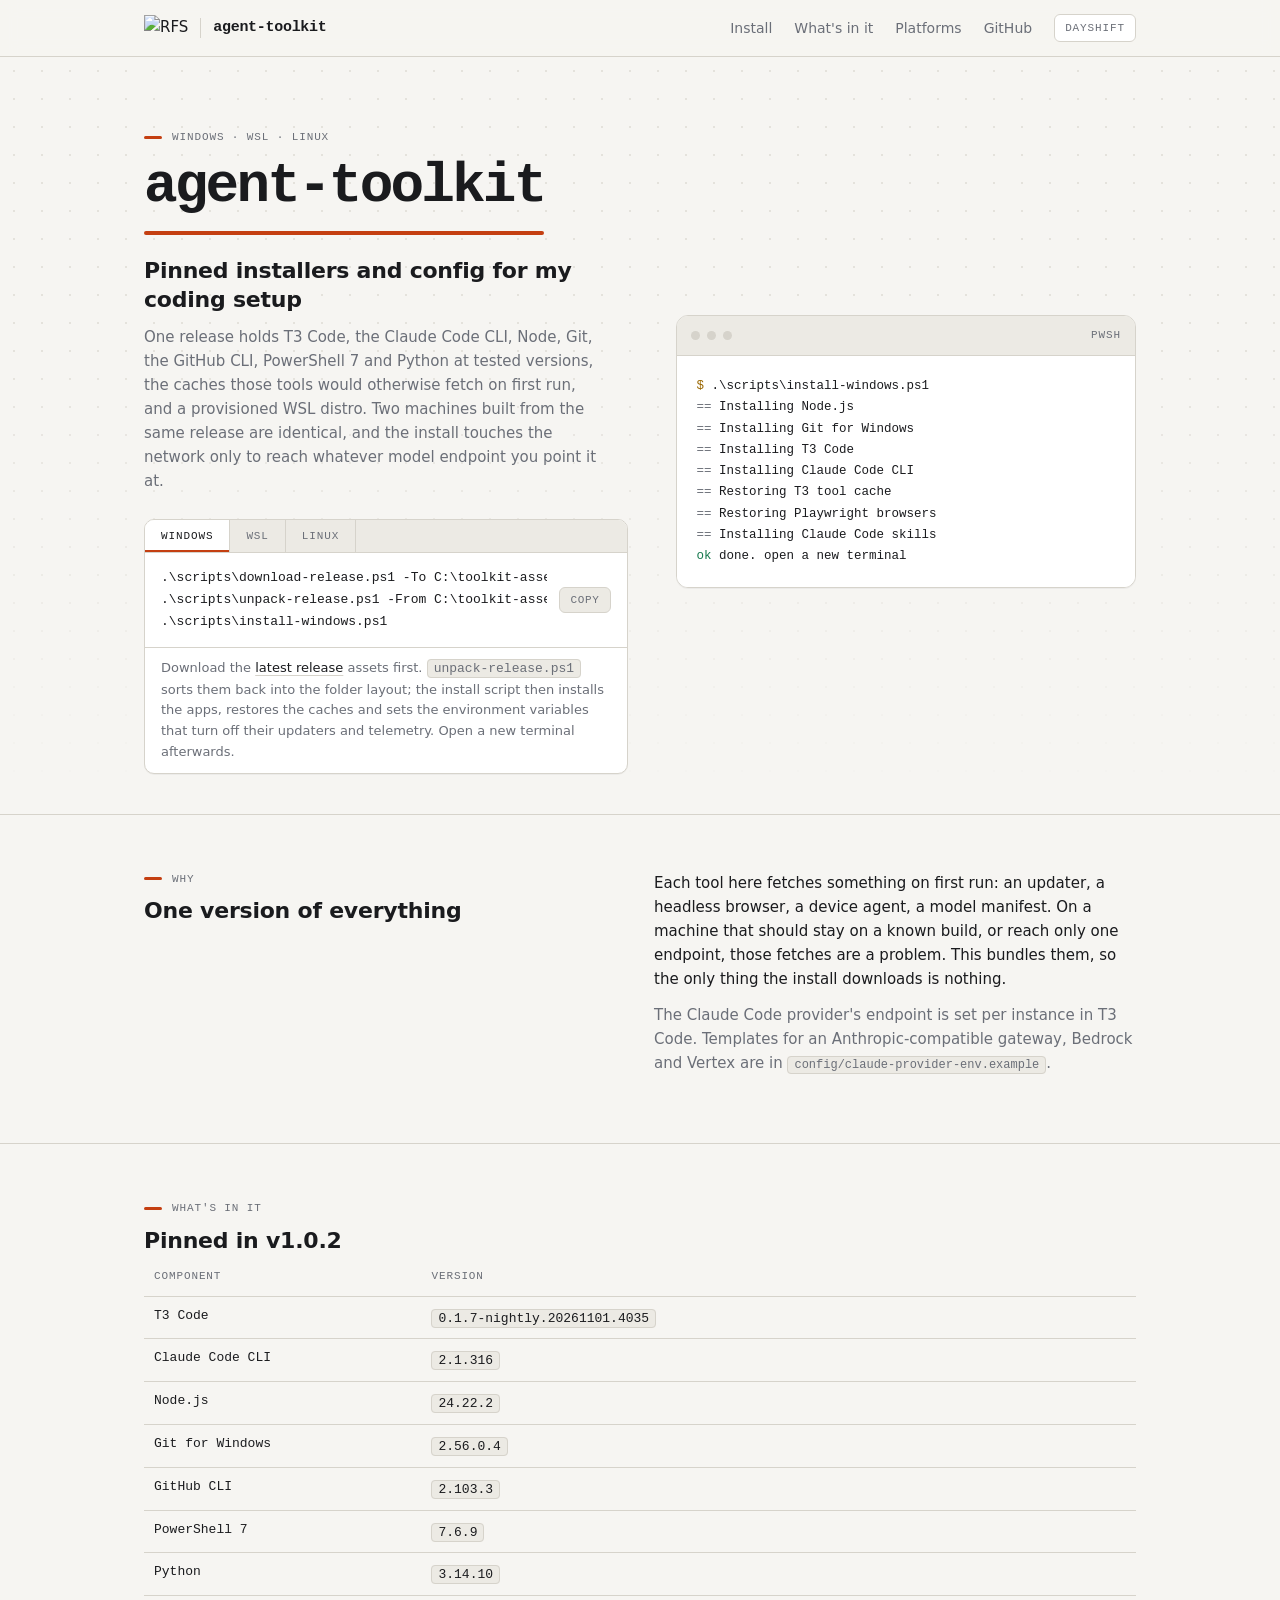
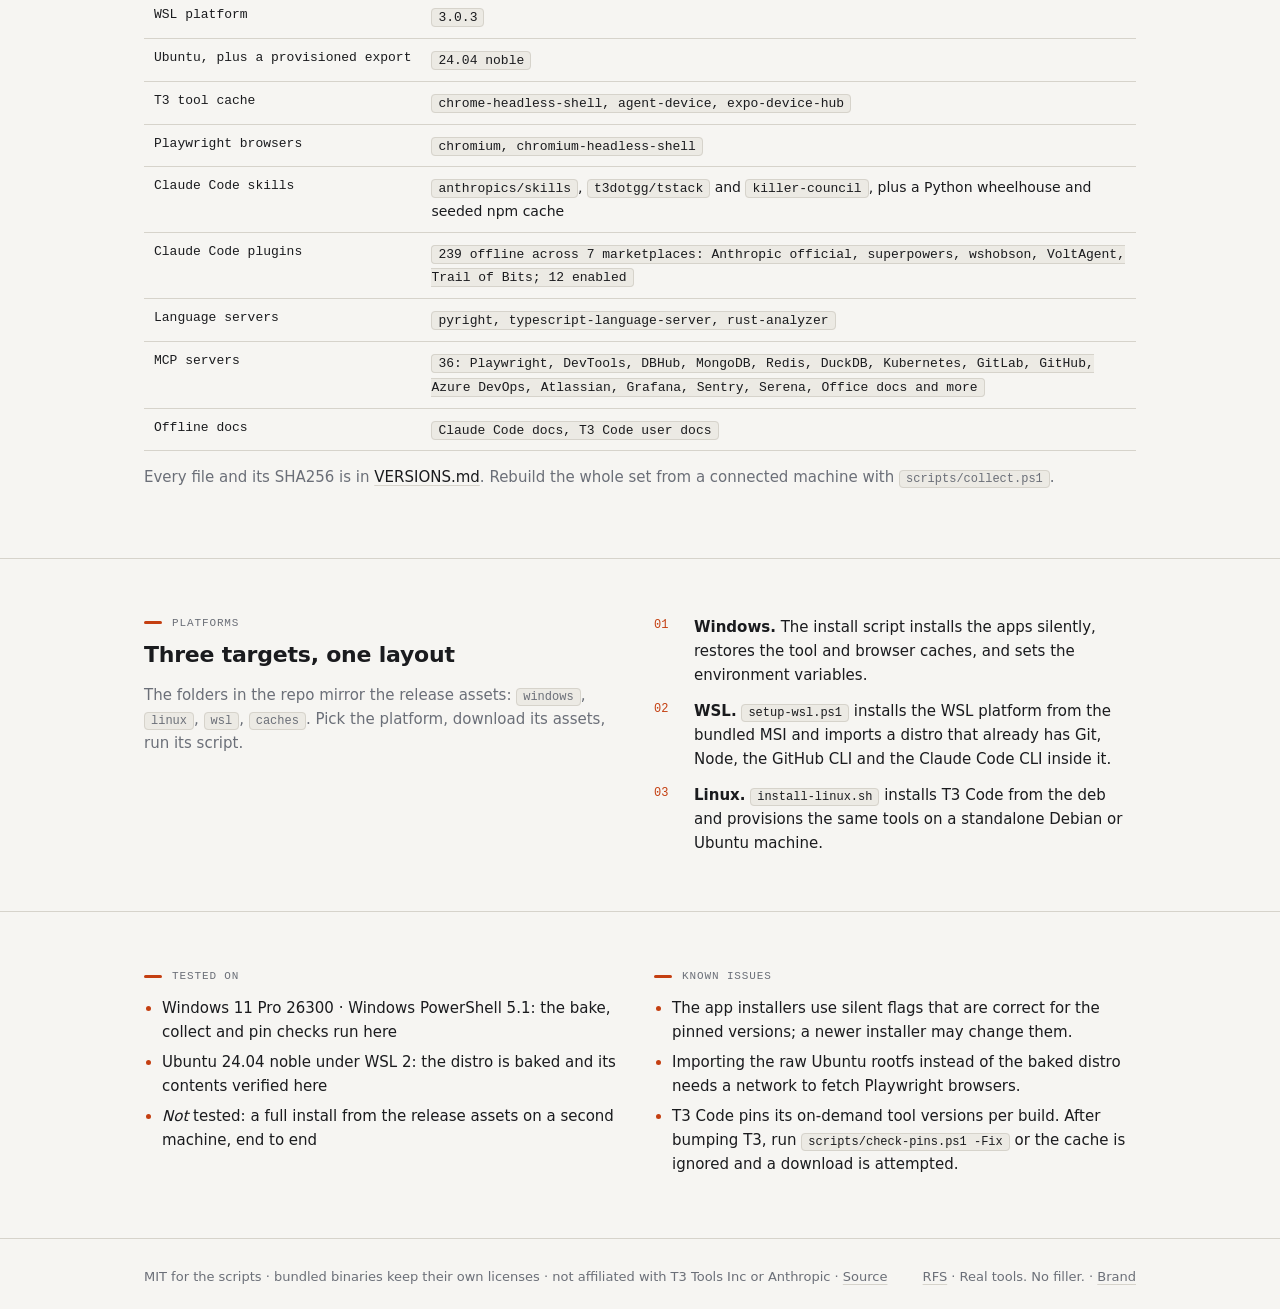
==== docs/index.html @ e8a82eac "Page: point at v1.0.2" ====
<!DOCTYPE html>
<html lang="en">
<head>
<meta charset="UTF-8">
<meta name="viewport" content="width=device-width, initial-scale=1.0">
<title>agent-toolkit — pinned installers and config for my coding setup</title>
<meta name="description" content="One GitHub release that installs T3 Code, the Claude Code CLI, Node, Git and the GitHub CLI at pinned versions, restores the caches they fetch on first run, and imports a baked WSL distro. Windows, WSL and Linux.">
<link rel="canonical" href="https://real-fruit-snacks.github.io/agent-toolkit/">
<meta property="og:title" content="agent-toolkit">
<meta property="og:description" content="Pinned installers and config for my coding setup">
<meta property="og:type" content="website">
<meta property="og:url" content="https://real-fruit-snacks.github.io/agent-toolkit/">
<meta property="og:image" content="https://real-fruit-snacks.github.io/agent-toolkit/assets/cover-dark.png">
<meta property="og:image:width" content="1200">
<meta property="og:image:height" content="560">
<meta property="og:image:alt" content="agent-toolkit running its Windows install script, installing Node, T3 Code and the Claude Code CLI and restoring the tool caches">
<meta name="twitter:card" content="summary_large_image">
<link rel="icon" href="assets/icon.svg" type="image/svg+xml">
<link rel="icon" href="assets/favicon.ico" sizes="48x48">
<link rel="apple-touch-icon" href="assets/apple-touch-icon.png">
<meta name="theme-color" content="#0C0D10">
<script>
  // Theme before first paint: a saved choice wins, otherwise follow the OS.
  (function () {
    try {
      var t = localStorage.getItem('rfs-theme');
      if (t === 'nightshift' || t === 'dayshift') document.documentElement.setAttribute('data-theme', t);
    } catch (e) {}
  })();
</script>
<link rel="preload" href="assets/fonts/ibm-plex-sans-latin-400-normal.woff2" as="font" type="font/woff2" crossorigin>
<link rel="preload" href="assets/fonts/ibm-plex-mono-latin-600-normal.woff2" as="font" type="font/woff2" crossorigin>
<link rel="stylesheet" href="assets/rfs.css">
<link rel="stylesheet" href="assets/site.css">
</head>
<body>

<header class="site">
  <div class="wrap">
    <a class="brand" href="https://real-fruit-snacks.github.io/" aria-label="RFS home">
      <picture>
        <source media="(prefers-color-scheme: dark)" srcset="https://raw.githubusercontent.com/Real-Fruit-Snacks/rfs-brand/main/assets/rfs-lockup-dark.svg">
        <img alt="RFS" src="https://raw.githubusercontent.com/Real-Fruit-Snacks/rfs-brand/main/assets/rfs-lockup-light.svg" data-lockup>
      </picture>
      <span class="sep" aria-hidden="true"></span>
      <span class="name">agent-toolkit</span>
    </a>
    <nav>
      <a href="#install">Install</a>
      <a href="#whats">What's in it</a>
      <a href="#platforms">Platforms</a>
      <a class="keep" href="https://github.com/Real-Fruit-Snacks/agent-toolkit">GitHub</a>
      <button class="toggle" type="button" id="theme" aria-label="Switch between Nightshift and Dayshift"><span class="night">Nightshift</span><span class="day">Dayshift</span></button>
    </nav>
  </div>
</header>

<div class="hero">
  <div class="grid-bg" aria-hidden="true"></div>
  <div class="glow" aria-hidden="true"></div>
  <div class="wrap">
    <div>
      <p class="label">Windows · WSL · Linux</p>
      <h1>agent-toolkit</h1>
      <p class="lead">Pinned installers and config for my coding setup</p>
      <p class="sub">One release holds T3 Code, the Claude Code CLI, Node, Git, the GitHub CLI, PowerShell 7 and Python at tested versions, the caches those tools would otherwise fetch on first run, and a provisioned WSL distro. Two machines built from the same release are identical, and the install touches the network only to reach whatever model endpoint you point it at.</p>

      <div class="install" id="install">
        <div class="tabs" role="tablist">
          <button role="tab" aria-selected="true" data-pane="win">Windows</button>
          <button role="tab" aria-selected="false" data-pane="wsl">WSL</button>
          <button role="tab" aria-selected="false" data-pane="lin">Linux</button>
        </div>
        <div class="pane" data-active data-id="win"><pre><code>.\scripts\download-release.ps1 -To C:\toolkit-assets
.\scripts\unpack-release.ps1 -From C:\toolkit-assets
.\scripts\install-windows.ps1</code></pre><button class="copy" data-copy=".\scripts\download-release.ps1 -To C:\toolkit-assets
.\scripts\unpack-release.ps1 -From C:\toolkit-assets
.\scripts\install-windows.ps1">Copy</button></div>
        <div class="pane" data-id="wsl"><pre><code>.\scripts\setup-wsl.ps1</code></pre><button class="copy" data-copy=".\scripts\setup-wsl.ps1">Copy</button></div>
        <div class="pane" data-id="lin"><pre><code>sudo bash scripts/install-linux.sh</code></pre><button class="copy" data-copy="sudo bash scripts/install-linux.sh">Copy</button></div>
        <div class="foot">Download the <a href="https://github.com/Real-Fruit-Snacks/agent-toolkit/releases/latest">latest release</a> assets first. <code>unpack-release.ps1</code> sorts them back into the folder layout; the install script then installs the apps, restores the caches and sets the environment variables that turn off their updaters and telemetry. Open a new terminal afterwards.</div>
      </div>
    </div>
    <div class="term" aria-label="Example: the Windows install script running">
      <div class="bar"><i></i><i></i><i></i><span>pwsh</span></div>
<pre><code><span class="a">$</span> .\scripts\install-windows.ps1
<span class="c">==</span> Installing Node.js
<span class="c">==</span> Installing Git for Windows
<span class="c">==</span> Installing T3 Code
<span class="c">==</span> Installing Claude Code CLI
<span class="c">==</span> Restoring T3 tool cache
<span class="c">==</span> Restoring Playwright browsers
<span class="c">==</span> Installing Claude Code skills
<span class="s">ok</span> done. open a new terminal</code></pre>
    </div>
  </div>
</div>

<section id="why">
  <div class="wrap two">
    <div>
      <p class="label">Why</p>
      <h2>One version of everything</h2>
    </div>
    <div>
      <p>Each tool here fetches something on first run: an updater, a headless browser, a device agent, a model manifest. On a machine that should stay on a known build, or reach only one endpoint, those fetches are a problem. This bundles them, so the only thing the install downloads is nothing.</p>
      <p class="mute">The Claude Code provider's endpoint is set per instance in T3 Code. Templates for an Anthropic-compatible gateway, Bedrock and Vertex are in <code>config/claude-provider-env.example</code>.</p>
    </div>
  </div>
</section>

<section id="whats">
  <div class="wrap">
    <p class="label">What's in it</p>
    <h2>Pinned in v1.0.2</h2>
    <table>
      <tr><th>Component</th><th>Version</th></tr>
      <tr><td>T3 Code</td><td><code>0.1.7-nightly.20261101.4035</code></td></tr>
      <tr><td>Claude Code CLI</td><td><code>2.1.316</code></td></tr>
      <tr><td>Node.js</td><td><code>24.22.2</code></td></tr>
      <tr><td>Git for Windows</td><td><code>2.56.0.4</code></td></tr>
      <tr><td>GitHub CLI</td><td><code>2.103.3</code></td></tr>
      <tr><td>PowerShell 7</td><td><code>7.6.9</code></td></tr>
      <tr><td>Python</td><td><code>3.14.10</code></td></tr>
      <tr><td>WSL platform</td><td><code>3.0.3</code></td></tr>
      <tr><td>Ubuntu, plus a provisioned export</td><td><code>24.04 noble</code></td></tr>
      <tr><td>T3 tool cache</td><td><code>chrome-headless-shell, agent-device, expo-device-hub</code></td></tr>
      <tr><td>Playwright browsers</td><td><code>chromium, chromium-headless-shell</code></td></tr>
      <tr><td>Claude Code skills</td><td><code>anthropics/skills</code>, <code>t3dotgg/tstack</code> and <code>killer-council</code>, plus a Python wheelhouse and seeded npm cache</td></tr>
      <tr><td>Claude Code plugins</td><td><code>239 offline across 7 marketplaces: Anthropic official, superpowers, wshobson, VoltAgent, Trail of Bits; 12 enabled</code></td></tr>
      <tr><td>Language servers</td><td><code>pyright, typescript-language-server, rust-analyzer</code></td></tr>
      <tr><td>MCP servers</td><td><code>36: Playwright, DevTools, DBHub, MongoDB, Redis, DuckDB, Kubernetes, GitLab, GitHub, Azure DevOps, Atlassian, Grafana, Sentry, Serena, Office docs and more</code></td></tr>
      <tr><td>Offline docs</td><td><code>Claude Code docs, T3 Code user docs</code></td></tr>
    </table>
    <p class="mute" style="margin-top:14px">Every file and its SHA256 is in <a href="https://github.com/Real-Fruit-Snacks/agent-toolkit/blob/main/VERSIONS.md">VERSIONS.md</a>. Rebuild the whole set from a connected machine with <code>scripts/collect.ps1</code>.</p>
  </div>
</section>

<section id="platforms">
  <div class="wrap two">
    <div>
      <p class="label">Platforms</p>
      <h2>Three targets, one layout</h2>
      <p class="mute">The folders in the repo mirror the release assets: <code>windows</code>, <code>linux</code>, <code>wsl</code>, <code>caches</code>. Pick the platform, download its assets, run its script.</p>
    </div>
    <ol class="steps">
      <li><strong>Windows.</strong> The install script installs the apps silently, restores the tool and browser caches, and sets the environment variables.</li>
      <li><strong>WSL.</strong> <code>setup-wsl.ps1</code> installs the WSL platform from the bundled MSI and imports a distro that already has Git, Node, the GitHub CLI and the Claude Code CLI inside it.</li>
      <li><strong>Linux.</strong> <code>install-linux.sh</code> installs T3 Code from the deb and provisions the same tools on a standalone Debian or Ubuntu machine.</li>
    </ol>
  </div>
</section>

<section id="tested">
  <div class="wrap two">
    <div>
      <p class="label">Tested on</p>
      <ul class="plain">
        <li>Windows 11 Pro 26300 · Windows PowerShell 5.1: the bake, collect and pin checks run here</li>
        <li>Ubuntu 24.04 noble under WSL 2: the distro is baked and its contents verified here</li>
        <li><em>Not</em> tested: a full install from the release assets on a second machine, end to end</li>
      </ul>
    </div>
    <div>
      <p class="label">Known issues</p>
      <ul class="plain">
        <li>The app installers use silent flags that are correct for the pinned versions; a newer installer may change them.</li>
        <li>Importing the raw Ubuntu rootfs instead of the baked distro needs a network to fetch Playwright browsers.</li>
        <li>T3 Code pins its on-demand tool versions per build. After bumping T3, run <code>scripts/check-pins.ps1 -Fix</code> or the cache is ignored and a download is attempted.</li>
      </ul>
    </div>
  </div>
</section>

<footer>
  <div class="wrap">
    <span>MIT for the scripts · bundled binaries keep their own licenses · not affiliated with T3 Tools Inc or Anthropic · <a href="https://github.com/Real-Fruit-Snacks/agent-toolkit">Source</a></span>
    <span><a href="https://real-fruit-snacks.github.io/">RFS</a> · Real tools. No filler. · <a href="https://github.com/Real-Fruit-Snacks/rfs-brand/blob/main/BRAND.md">Brand</a></span>
  </div>
</footer>

<script src="assets/site.js"></script>
</body>
</html>
---- docs/assets/rfs.css ----
/* RFS themes — Nightshift (default, dark) and Dayshift (light). Accent color is Ember. */
:root, :root[data-theme="nightshift"]{
  --rfs-bg:#0C0D10;
  --rfs-surface:#13151A;
  --rfs-raised:#1A1D24;
  --rfs-line:#262A33;
  --rfs-text:#E8E6E1;
  --rfs-mute:#8A8F99;
  --rfs-primary:#FF6A3D;
  --rfs-accent:#FFC247;
  --rfs-signal:#3DDC97;
  --rfs-code-bg:#070809;
  --rfs-font-sans:"IBM Plex Sans", Inter, system-ui, sans-serif;
  --rfs-font-mono:"IBM Plex Mono", "JetBrains Mono", ui-monospace, monospace;
}
@media (prefers-color-scheme: light){:root:not([data-theme="nightshift"]){
  --rfs-bg:#F6F5F2;
  --rfs-surface:#FFFFFF;
  --rfs-raised:#ECEAE4;
  --rfs-line:#D6D3CB;
  --rfs-text:#1A1B1E;
  --rfs-mute:#6B6F78;
  --rfs-primary:#C43F11;
  --rfs-accent:#9A6700;
  --rfs-signal:#167A4E;
  --rfs-code-bg:#FFFFFF;
}}
:root[data-theme="dayshift"]{
  --rfs-bg:#F6F5F2;
  --rfs-surface:#FFFFFF;
  --rfs-raised:#ECEAE4;
  --rfs-line:#D6D3CB;
  --rfs-text:#1A1B1E;
  --rfs-mute:#6B6F78;
  --rfs-primary:#C43F11;
  --rfs-accent:#9A6700;
  --rfs-signal:#167A4E;
  --rfs-code-bg:#FFFFFF;
}
---- docs/assets/site.css ----
/* RFS project page styles (shared by every Real-Fruit-Snacks tool page). Colours: rfs.css. */
@font-face { font-family: "IBM Plex Sans"; font-weight: 400; font-display: swap; src: url(fonts/ibm-plex-sans-latin-400-normal.woff2) format("woff2"); }
@font-face { font-family: "IBM Plex Sans"; font-weight: 600; font-display: swap; src: url(fonts/ibm-plex-sans-latin-600-normal.woff2) format("woff2"); }
@font-face { font-family: "IBM Plex Sans"; font-weight: 700; font-display: swap; src: url(fonts/ibm-plex-sans-latin-700-normal.woff2) format("woff2"); }
@font-face { font-family: "IBM Plex Mono"; font-weight: 400; font-display: swap; src: url(fonts/ibm-plex-mono-latin-400-normal.woff2) format("woff2"); }
@font-face { font-family: "IBM Plex Mono"; font-weight: 500; font-display: swap; src: url(fonts/ibm-plex-mono-latin-500-normal.woff2) format("woff2"); }
@font-face { font-family: "IBM Plex Mono"; font-weight: 600; font-display: swap; src: url(fonts/ibm-plex-mono-latin-600-normal.woff2) format("woff2"); }

:root { --glow: 0 0 0 transparent; --card-shadow: none; color-scheme: dark; }
:root[data-theme="dayshift"] { color-scheme: light; --card-shadow: 0 1px 0 rgba(0,0,0,.04); }
@media (prefers-color-scheme: light) { :root:not([data-theme="nightshift"]) { color-scheme: light; --card-shadow: 0 1px 0 rgba(0,0,0,.04); } }

* { box-sizing: border-box; }
html { background: var(--rfs-bg); scroll-behavior: smooth; }
body { margin: 0; background: var(--rfs-bg); color: var(--rfs-text); font-family: var(--rfs-font-sans);
  font-size: 15px; line-height: 1.6; -webkit-font-smoothing: antialiased; }
::selection { background: color-mix(in srgb, var(--rfs-primary) 28%, transparent); }
a { color: var(--rfs-text); text-decoration: underline; text-decoration-color: var(--rfs-line); text-underline-offset: 3px; }
a:hover { text-decoration-color: var(--rfs-primary); }
code, kbd { font-family: var(--rfs-font-mono); font-size: 13px; }
code { background: var(--rfs-raised); border: 1px solid var(--rfs-line); border-radius: 4px; padding: 1px 6px; }
pre { font-family: var(--rfs-font-mono); font-size: 13px; line-height: 1.7; background: var(--rfs-code-bg); color: var(--rfs-text);
  border: 1px solid var(--rfs-line); border-radius: 8px; padding: 16px 18px; overflow-x: auto; margin: 0; }
pre code { background: none; border: 0; padding: 0; font-size: inherit; }
pre .c { color: var(--rfs-mute); } pre .p { color: var(--rfs-primary); } pre .a { color: var(--rfs-accent); } pre .s { color: var(--rfs-signal); }
.wrap { max-width: 1040px; margin: 0 auto; padding: 0 24px; }
.label { font-family: var(--rfs-font-mono); font-size: 11px; font-weight: 500; letter-spacing: .08em; text-transform: uppercase; color: var(--rfs-mute); margin: 0 0 10px; }
.label::before { content: ""; display: inline-block; width: 18px; height: 3px; border-radius: 2px; background: var(--rfs-primary); vertical-align: middle; margin-right: 10px; }
h1, h2, h3 { margin: 0; font-weight: 700; letter-spacing: -0.02em; }
h2 { font-size: 22px; font-weight: 600; letter-spacing: -0.01em; line-height: 1.2; margin-bottom: 14px; }
p { margin: 0 0 12px; }
.mute { color: var(--rfs-mute); }

/* header */
header.site { position: sticky; top: 0; z-index: 10; background: color-mix(in srgb, var(--rfs-bg) 86%, transparent);
  backdrop-filter: blur(8px); border-bottom: 1px solid var(--rfs-line); }
header.site .wrap { display: flex; align-items: center; justify-content: space-between; height: 56px; gap: 16px; }
.brand { display: flex; align-items: center; gap: 12px; text-decoration: none; }
.brand img { height: 26px; display: block; }
.brand .sep { width: 1px; height: 20px; background: var(--rfs-line); }
.brand .name { font-family: var(--rfs-font-mono); font-weight: 600; font-size: 15px; letter-spacing: -0.02em; color: var(--rfs-text); }
nav { display: flex; align-items: center; gap: 22px; }
nav a { color: var(--rfs-mute); font-size: 14px; text-decoration: none; }
nav a:hover { color: var(--rfs-text); }
.toggle { font-family: var(--rfs-font-mono); font-size: 11px; letter-spacing: .08em; text-transform: uppercase; color: var(--rfs-mute);
  background: var(--rfs-surface); border: 1px solid var(--rfs-line); border-radius: 6px; padding: 7px 10px; cursor: pointer; }
.toggle:hover { color: var(--rfs-text); border-color: var(--rfs-mute); }
.toggle .night, .toggle .day { display: none; }
:root:not([data-theme="dayshift"]) .toggle .night { display: inline; }
:root[data-theme="dayshift"] .toggle .day { display: inline; }
@media (prefers-color-scheme: light) { :root:not([data-theme="nightshift"]) .toggle .night { display: none; } :root:not([data-theme="nightshift"]) .toggle .day { display: inline; } }
@media (max-width: 760px) { nav a:not(.keep) { display: none; } }
@media (max-width: 480px) { nav { gap: 12px; } nav a.keep.wide { display: none; } }

/* hero */
.hero { padding: 72px 0 40px; position: relative; overflow: hidden; }
.hero .grid-bg { position: absolute; inset: 0; background-image: radial-gradient(var(--rfs-line) 1px, transparent 1px); background-size: 28px 28px; opacity: .55;
  -webkit-mask-image: linear-gradient(to bottom, #000 40%, transparent); mask-image: linear-gradient(to bottom, #000 40%, transparent); pointer-events: none; }
:root:not([data-theme="dayshift"]) .hero .glow { position: absolute; left: -10%; top: -30%; width: 60%; height: 120%;
  background: radial-gradient(closest-side, color-mix(in srgb, var(--rfs-primary) 22%, transparent), transparent); pointer-events: none; }
@media (prefers-color-scheme: light) { :root:not([data-theme="nightshift"]) .hero .glow { display: none; } }
.hero .wrap { position: relative; display: grid; grid-template-columns: 1.05fr 1fr; gap: 48px; align-items: center; }
.hero .wrap > * { min-width: 0; }
@media (max-width: 860px) { .hero .wrap { grid-template-columns: 1fr; } }
.hero h1 { font-family: var(--rfs-font-mono); font-size: 56px; line-height: 1.05; letter-spacing: -0.05em; font-weight: 600; width: fit-content; }
.hero h1::after { content: ""; display: block; width: 100%; height: 4px; border-radius: 2px; background: var(--rfs-primary); margin-top: 16px; }
.hero .lead { font-size: 22px; font-weight: 600; letter-spacing: -0.01em; margin: 22px 0 10px; line-height: 1.3; }
.hero .sub { color: var(--rfs-mute); font-size: 15px; max-width: 48ch; }
.install { margin-top: 26px; background: var(--rfs-surface); border: 1px solid var(--rfs-line); border-radius: 10px; overflow: hidden; box-shadow: var(--card-shadow); }
.install .tabs { display: flex; border-bottom: 1px solid var(--rfs-line); background: var(--rfs-raised); }
.install .tabs button { font-family: var(--rfs-font-mono); font-size: 11px; letter-spacing: .08em; text-transform: uppercase; color: var(--rfs-mute);
  background: none; border: 0; border-right: 1px solid var(--rfs-line); padding: 10px 16px; cursor: pointer; }
.install .tabs button[aria-selected="true"] { color: var(--rfs-text); background: var(--rfs-surface); box-shadow: inset 0 -2px 0 var(--rfs-primary); }
.install .pane { display: none; padding: 14px 16px; }
.install .pane[data-active] { display: flex; align-items: center; justify-content: space-between; gap: 12px; }
.install pre { border: 0; padding: 0; background: none; flex: 1; min-width: 0; }
.install .copy { font-family: var(--rfs-font-mono); font-size: 11px; letter-spacing: .06em; text-transform: uppercase; color: var(--rfs-mute);
  border: 1px solid var(--rfs-line); background: var(--rfs-raised); border-radius: 6px; padding: 6px 10px; cursor: pointer; white-space: nowrap; }
.install .copy:hover { color: var(--rfs-text); border-color: var(--rfs-mute); }
.install .foot { border-top: 1px solid var(--rfs-line); padding: 10px 16px; font-size: 13px; color: var(--rfs-mute); }
.install .foot a { color: var(--rfs-text); }
.term { background: var(--rfs-code-bg); border: 1px solid var(--rfs-line); border-radius: 12px; overflow: hidden; box-shadow: var(--card-shadow); }
:root:not([data-theme="dayshift"]) .term { box-shadow: 0 0 80px color-mix(in srgb, var(--rfs-primary) 14%, transparent); }
@media (prefers-color-scheme: light) { :root:not([data-theme="nightshift"]) .term { box-shadow: var(--card-shadow); } }
.term .bar { display: flex; align-items: center; gap: 7px; padding: 11px 14px; background: var(--rfs-raised); border-bottom: 1px solid var(--rfs-line); }
.term .bar i { width: 9px; height: 9px; border-radius: 50%; background: var(--rfs-line); }
.term .bar span { margin-left: auto; font-family: var(--rfs-font-mono); font-size: 11px; letter-spacing: .08em; text-transform: uppercase; color: var(--rfs-mute); }
.term pre { border: 0; border-radius: 0; padding: 20px 20px; font-size: 12.5px; }

/* sections */
section { padding: 56px 0; border-top: 1px solid var(--rfs-line); }
.two { display: grid; grid-template-columns: 1fr 1fr; gap: 28px; }
@media (max-width: 760px) { .two { grid-template-columns: 1fr; } }
.cards { display: grid; grid-template-columns: repeat(auto-fit, minmax(290px, 1fr)); gap: 14px; }
.card { background: var(--rfs-surface); border: 1px solid var(--rfs-line); border-radius: 10px; padding: 18px 20px; box-shadow: var(--card-shadow); }
.card h3 { font-size: 15px; font-weight: 600; margin-bottom: 8px; }
.card p { margin: 0; color: var(--rfs-mute); font-size: 14px; }
.card p code, li code, .mute code { font-size: 12px; white-space: nowrap; }
table { width: 100%; border-collapse: collapse; font-size: 14px; }
th { text-align: left; font-family: var(--rfs-font-mono); font-size: 11px; font-weight: 500; letter-spacing: .08em; text-transform: uppercase; color: var(--rfs-mute);
  padding: 0 10px 10px; border-bottom: 1px solid var(--rfs-line); }
td { padding: 9px 10px; border-bottom: 1px solid var(--rfs-line); vertical-align: top; }
td:first-child { font-family: var(--rfs-font-mono); font-size: 13px; white-space: nowrap; }
td .k { background: var(--rfs-raised); border: 1px solid var(--rfs-line); border-radius: 4px; padding: 1px 6px; }
ul.plain { margin: 0; padding-left: 18px; }
ul.plain li { margin: 6px 0; }
ul.plain li::marker { color: var(--rfs-primary); }
.gallery { display: grid; gap: 28px; }
.gallery figure { margin: 0; }
.gallery img { width: 100%; height: auto; display: block; border: 1px solid var(--rfs-line); border-radius: 10px; }
.gallery figcaption { font-size: 13px; color: var(--rfs-mute); margin-top: 10px; }
.gallery .pair { display: grid; grid-template-columns: 1fr 1fr; gap: 28px; }
.gallery .side { align-self: center; color: var(--rfs-mute); font-size: 15px; }
.gallery .side p { margin: 0 0 10px; }
@media (max-width: 760px) { .gallery .pair { grid-template-columns: 1fr; } }
.cli-grid { display: grid; grid-template-columns: 1fr; gap: 14px; }
footer { border-top: 1px solid var(--rfs-line); padding: 28px 0 40px; color: var(--rfs-mute); font-size: 13px; }
footer .wrap { display: flex; justify-content: space-between; flex-wrap: wrap; gap: 12px; align-items: center; }
footer a { color: var(--rfs-mute); }

/* additions for the shared page set */
.btn { display: inline-flex; align-items: center; gap: 8px; font-family: var(--rfs-font-mono); font-size: 12px; letter-spacing: .06em; text-transform: uppercase;
  text-decoration: none; color: var(--rfs-text); background: var(--rfs-surface); border: 1px solid var(--rfs-line); border-radius: 8px; padding: 9px 14px; }
.btn:hover { border-color: var(--rfs-mute); }
.btn.primary { background: var(--rfs-primary); border-color: var(--rfs-primary); color: var(--rfs-bg); }
.actions { display: flex; flex-wrap: wrap; gap: 10px; margin-top: 18px; }
ol.steps { margin: 0; padding: 0; list-style: none; counter-reset: s; display: grid; gap: 12px; }
ol.steps li { counter-increment: s; position: relative; padding-left: 40px; }
ol.steps li::before { content: counter(s, decimal-leading-zero); position: absolute; left: 0; top: 1px; font-family: var(--rfs-font-mono); font-size: 12px; color: var(--rfs-primary); }
.shot { width: 100%; height: auto; display: block; border: 1px solid var(--rfs-line); border-radius: 12px; box-shadow: var(--card-shadow); }
.swatches { display: grid; grid-template-columns: repeat(auto-fill, minmax(150px, 1fr)); gap: 12px; }
.sw { border: 1px solid var(--rfs-line); border-radius: 10px; overflow: hidden; background: var(--rfs-surface); }
.sw i { display: block; height: 64px; }
.sw div { padding: 10px 12px; font-size: 13px; }
.sw b { display: block; font-weight: 600; }
.sw code { background: none; border: 0; padding: 0; color: var(--rfs-mute); font-size: 12px; }
td { overflow-wrap: anywhere; }
td:first-child { overflow-wrap: normal; }
@media (max-width: 480px) { td:first-child { font-size: 12px; padding-right: 6px; } }
.hero h1.long { font-size: 46px; }
@media (max-width: 480px) { .hero h1, .hero h1.long { font-size: 34px; } .card p code, li code, .mute code, p code { white-space: normal; overflow-wrap: anywhere; } }
@media (max-width: 480px) { .brand picture, .brand .sep { display: none; } .brand .name { overflow: hidden; text-overflow: ellipsis; white-space: nowrap; max-width: 52vw; } }
/* theme-specific images: !important so .gallery img / .shot can't re-show the hidden one */
.only-day { display: none !important; }
:root[data-theme="dayshift"] .only-night { display: none !important; } :root[data-theme="dayshift"] .only-day { display: block !important; }
@media (prefers-color-scheme: light) { :root:not([data-theme="nightshift"]) .only-night { display: none !important; } :root:not([data-theme="nightshift"]) .only-day { display: block !important; } }
.hero .full { grid-column: 1 / -1; margin-top: 8px; }
.hero .install.side { margin-top: 0; }
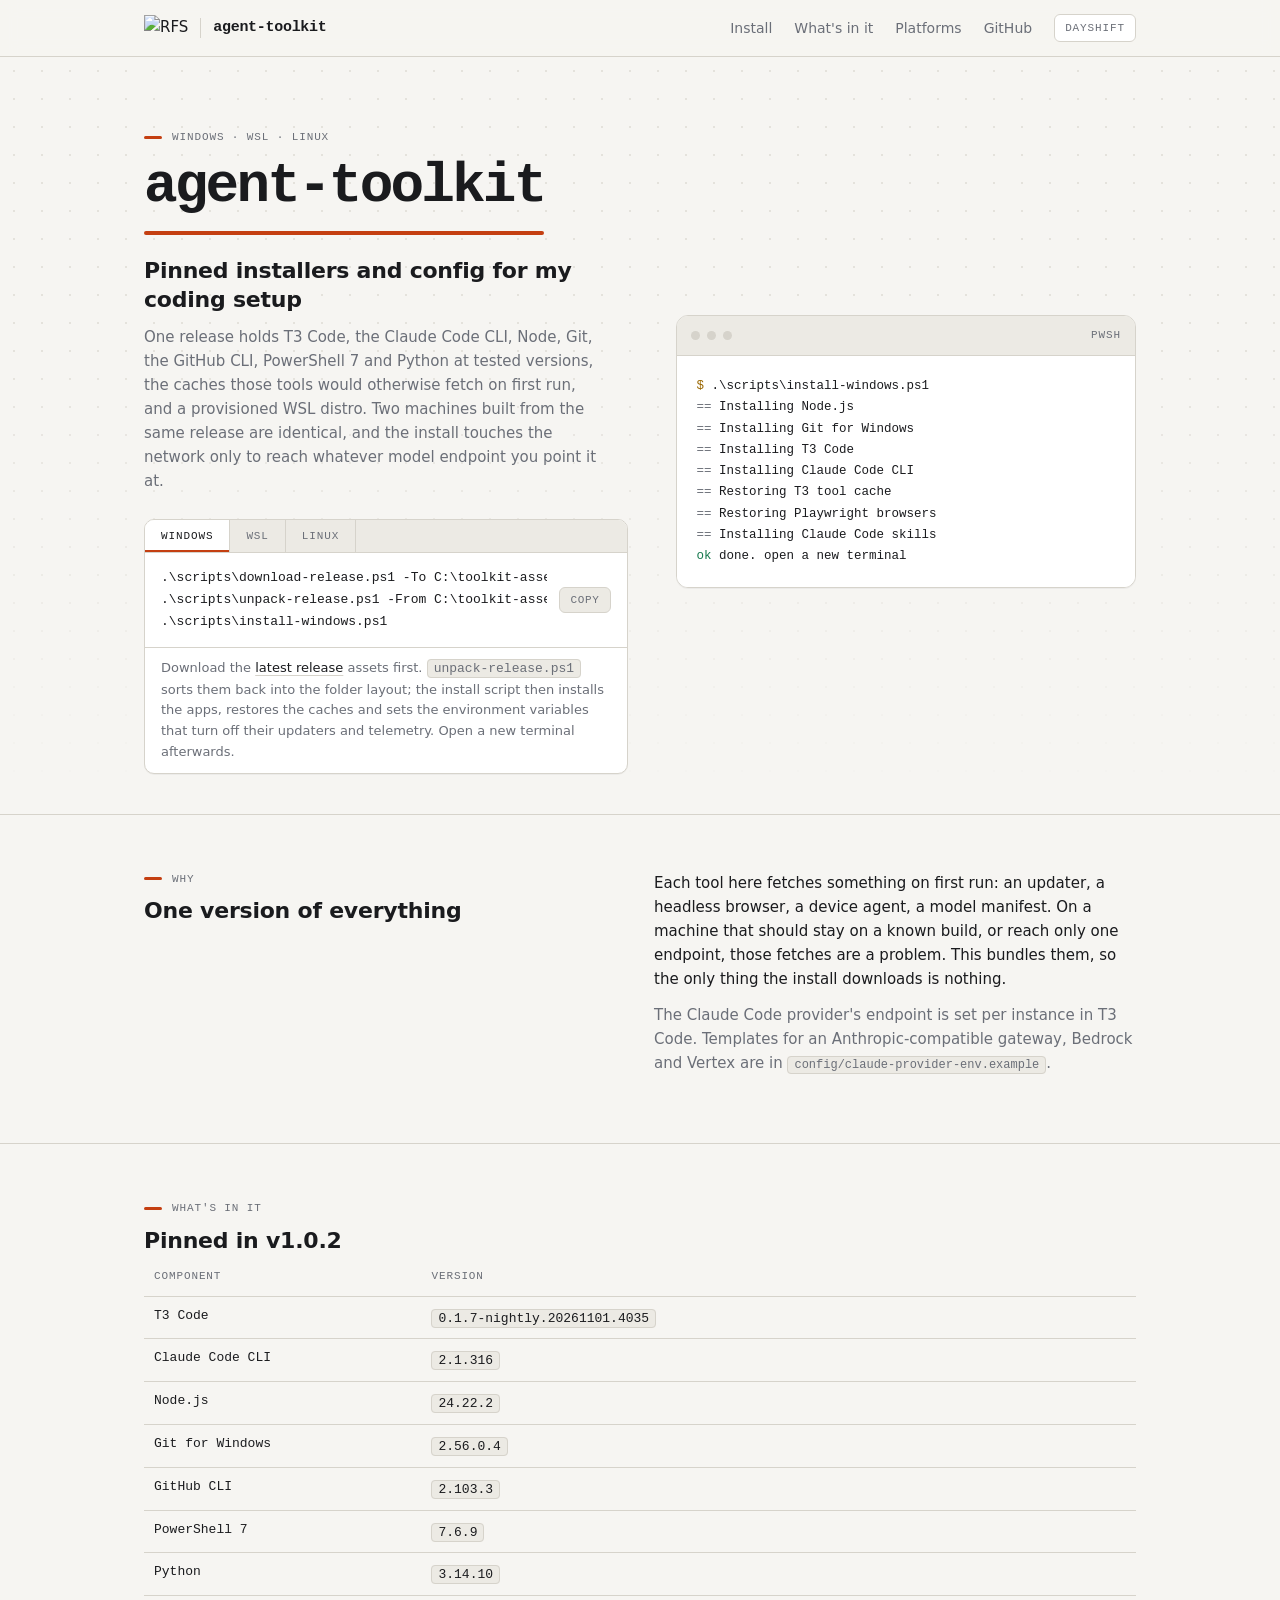
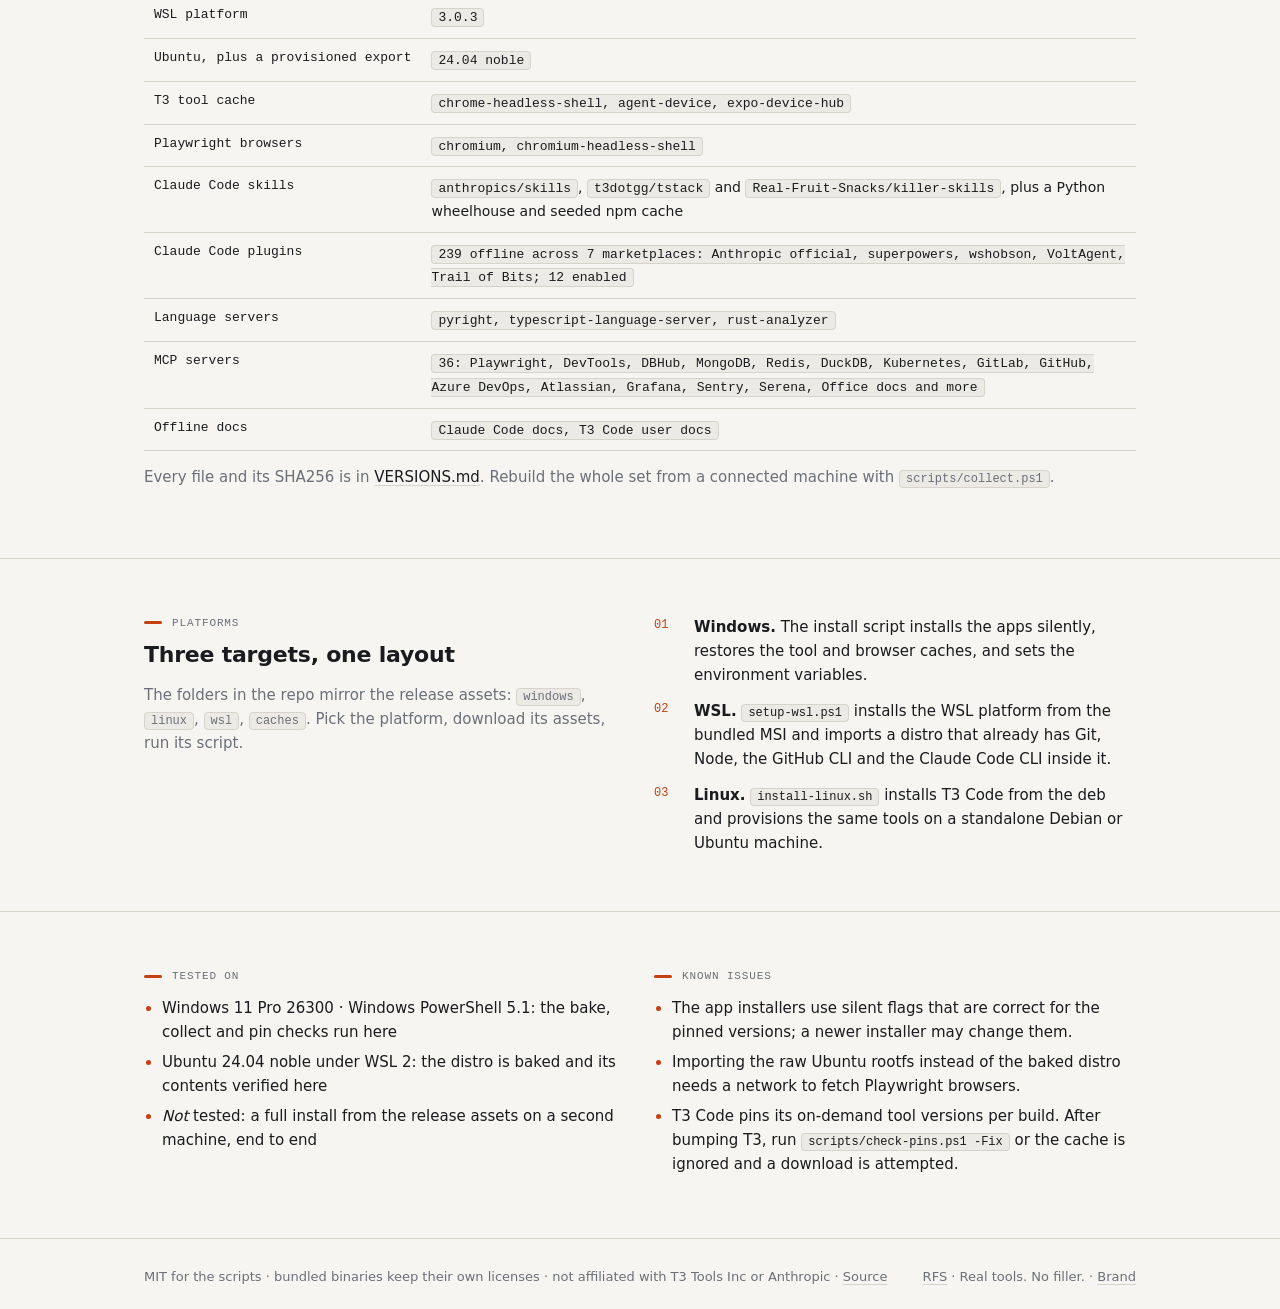
==== commit 1a6e3e0d: "Take the killer skills from Real-Fruit-Snacks/killer-skills killer-design, killer-repo and killer-co" ====
--- a/docs/index.html
+++ b/docs/index.html
@@ -126,7 +126,7 @@
       <tr><td>Ubuntu, plus a provisioned export</td><td><code>24.04 noble</code></td></tr>
       <tr><td>T3 tool cache</td><td><code>chrome-headless-shell, agent-device, expo-device-hub</code></td></tr>
       <tr><td>Playwright browsers</td><td><code>chromium, chromium-headless-shell</code></td></tr>
-      <tr><td>Claude Code skills</td><td><code>anthropics/skills</code>, <code>t3dotgg/tstack</code> and <code>killer-council</code>, plus a Python wheelhouse and seeded npm cache</td></tr>
+      <tr><td>Claude Code skills</td><td><code>anthropics/skills</code>, <code>t3dotgg/tstack</code> and <code>Real-Fruit-Snacks/killer-skills</code>, plus a Python wheelhouse and seeded npm cache</td></tr>
       <tr><td>Claude Code plugins</td><td><code>239 offline across 7 marketplaces: Anthropic official, superpowers, wshobson, VoltAgent, Trail of Bits; 12 enabled</code></td></tr>
       <tr><td>Language servers</td><td><code>pyright, typescript-language-server, rust-analyzer</code></td></tr>
       <tr><td>MCP servers</td><td><code>36: Playwright, DevTools, DBHub, MongoDB, Redis, DuckDB, Kubernetes, GitLab, GitHub, Azure DevOps, Atlassian, Grafana, Sentry, Serena, Office docs and more</code></td></tr>
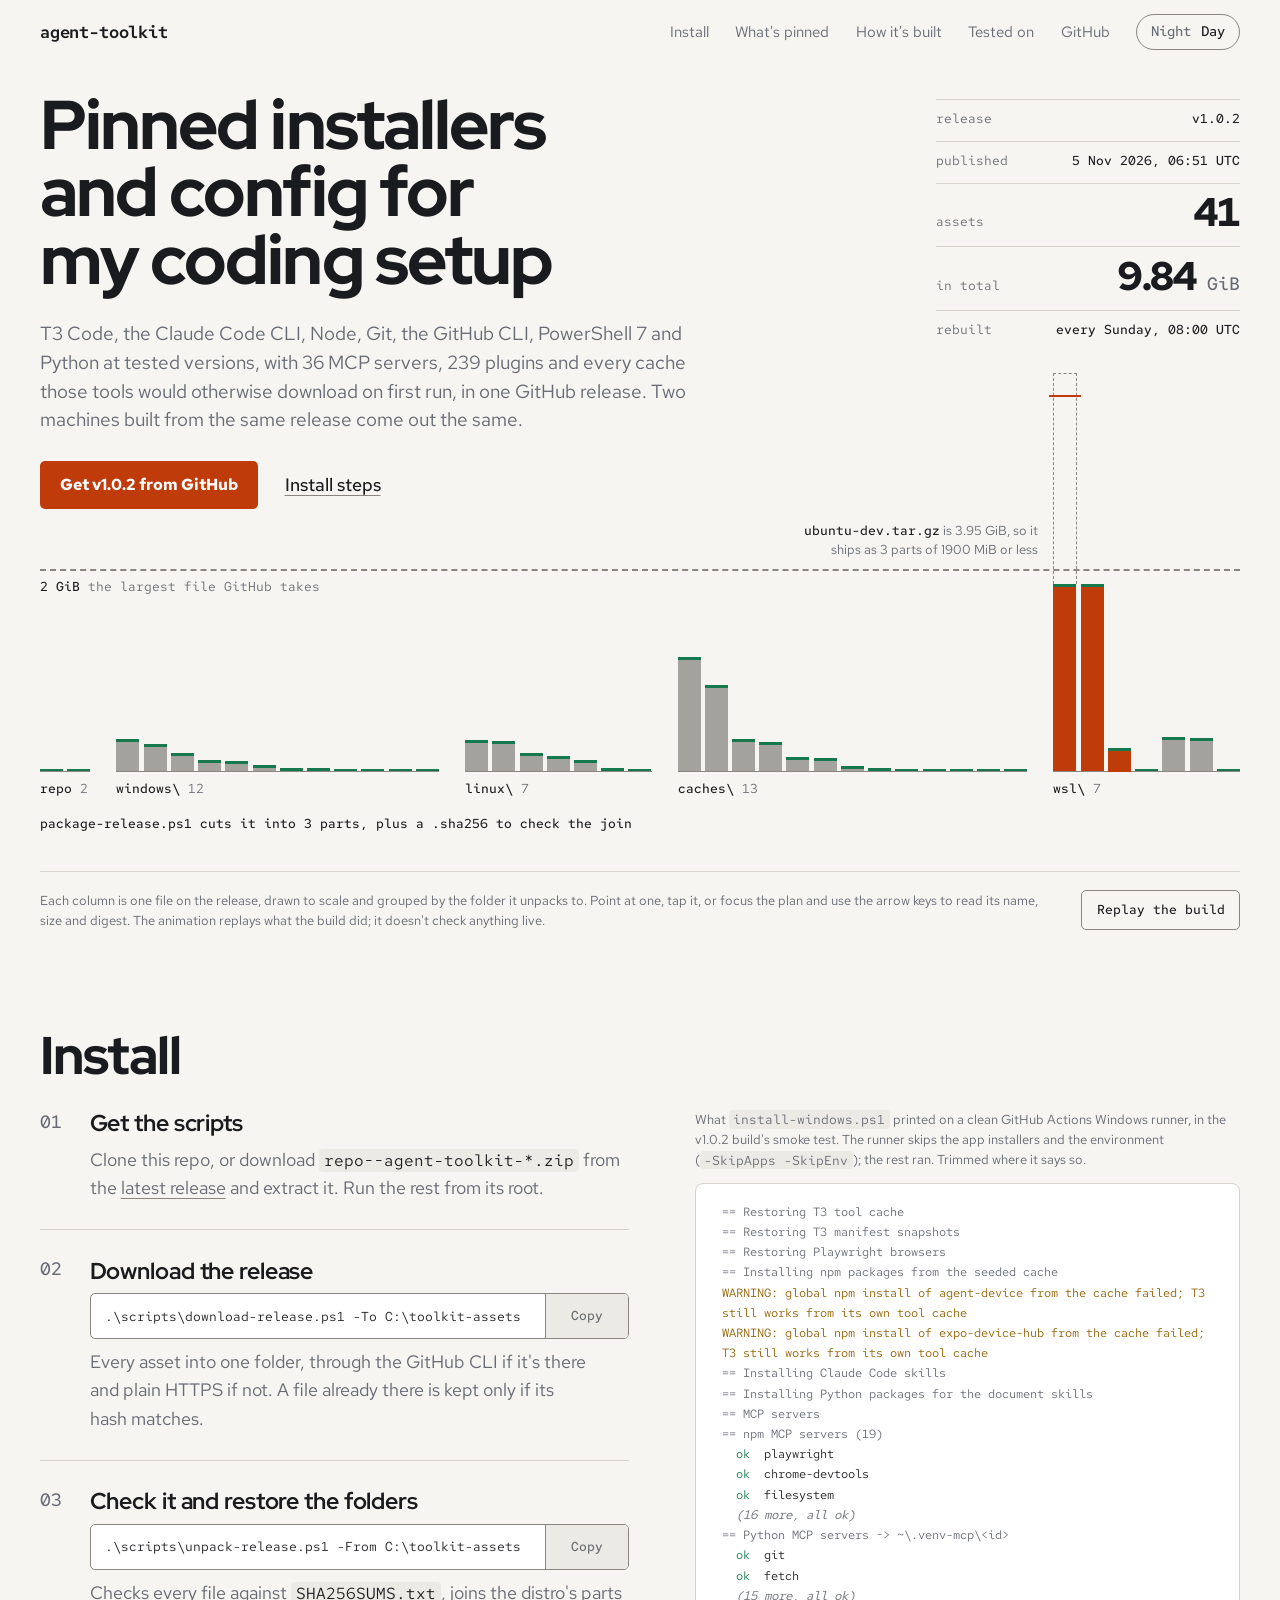
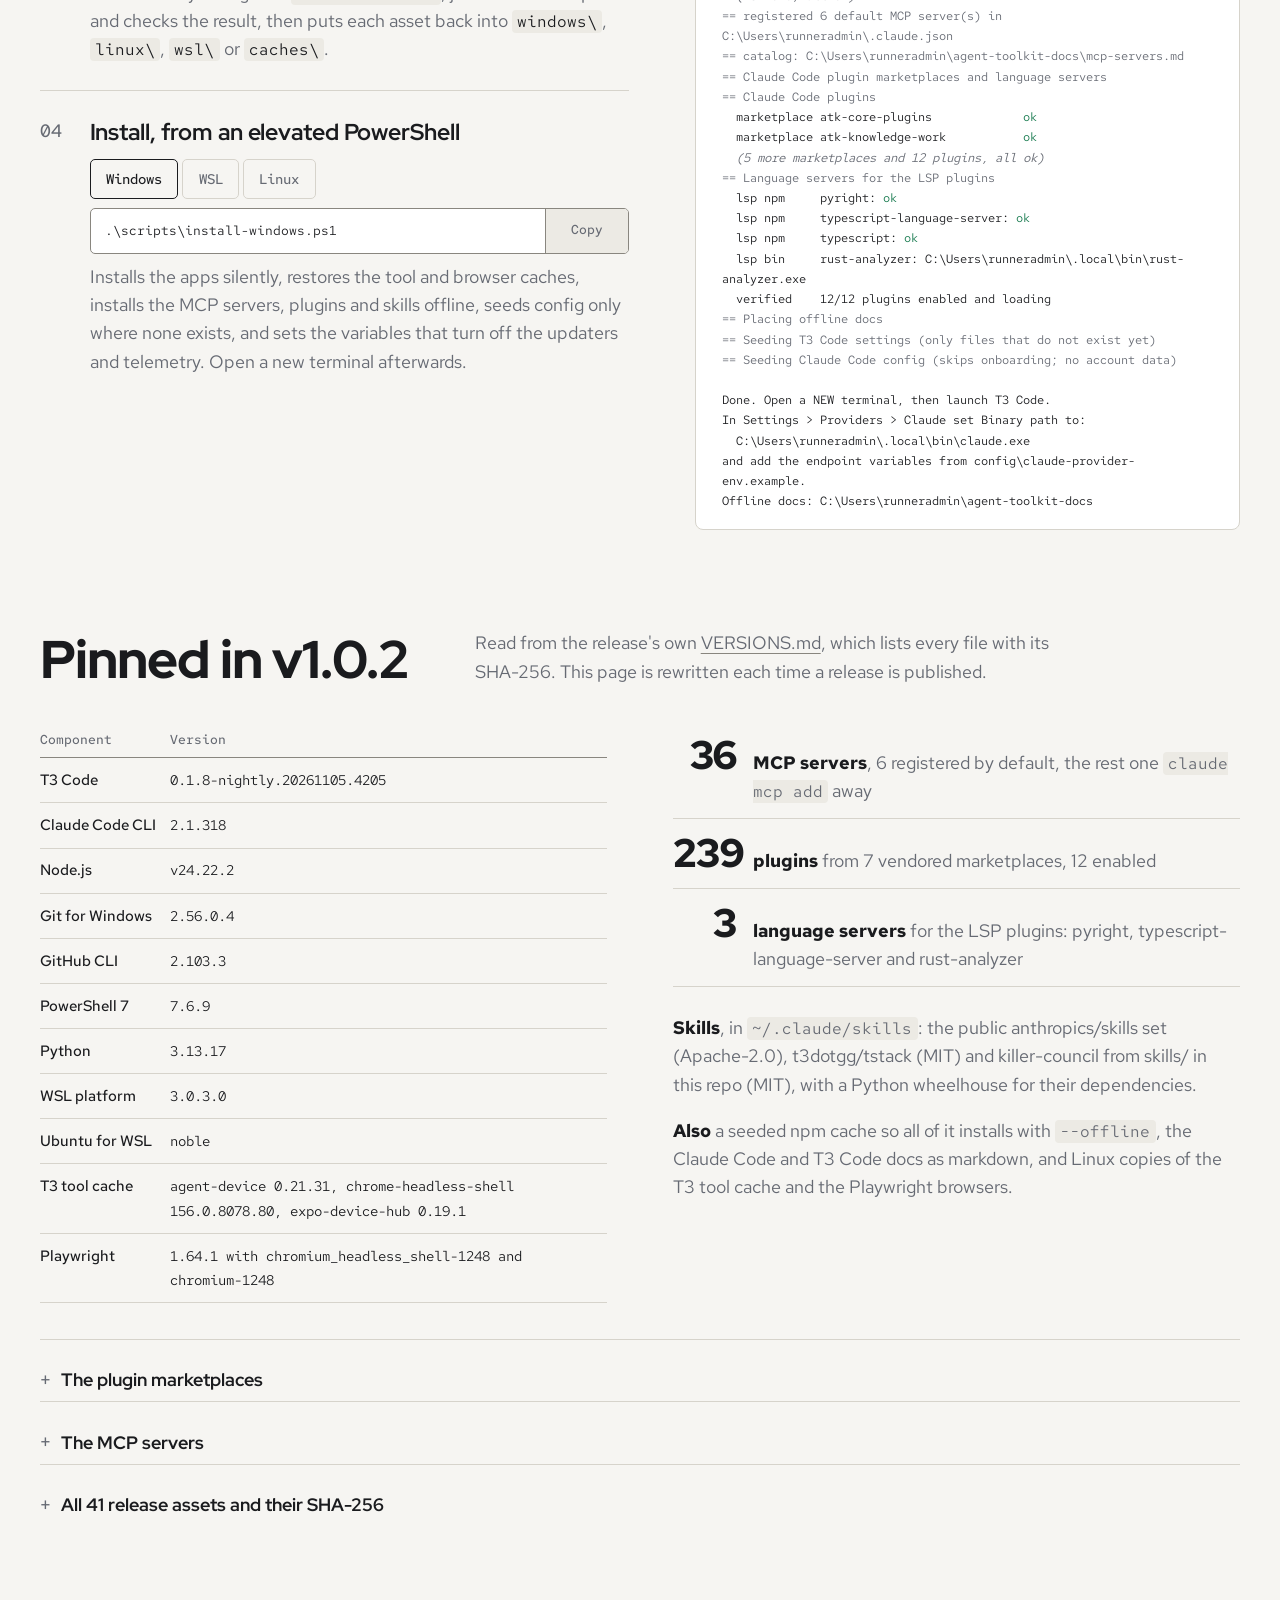
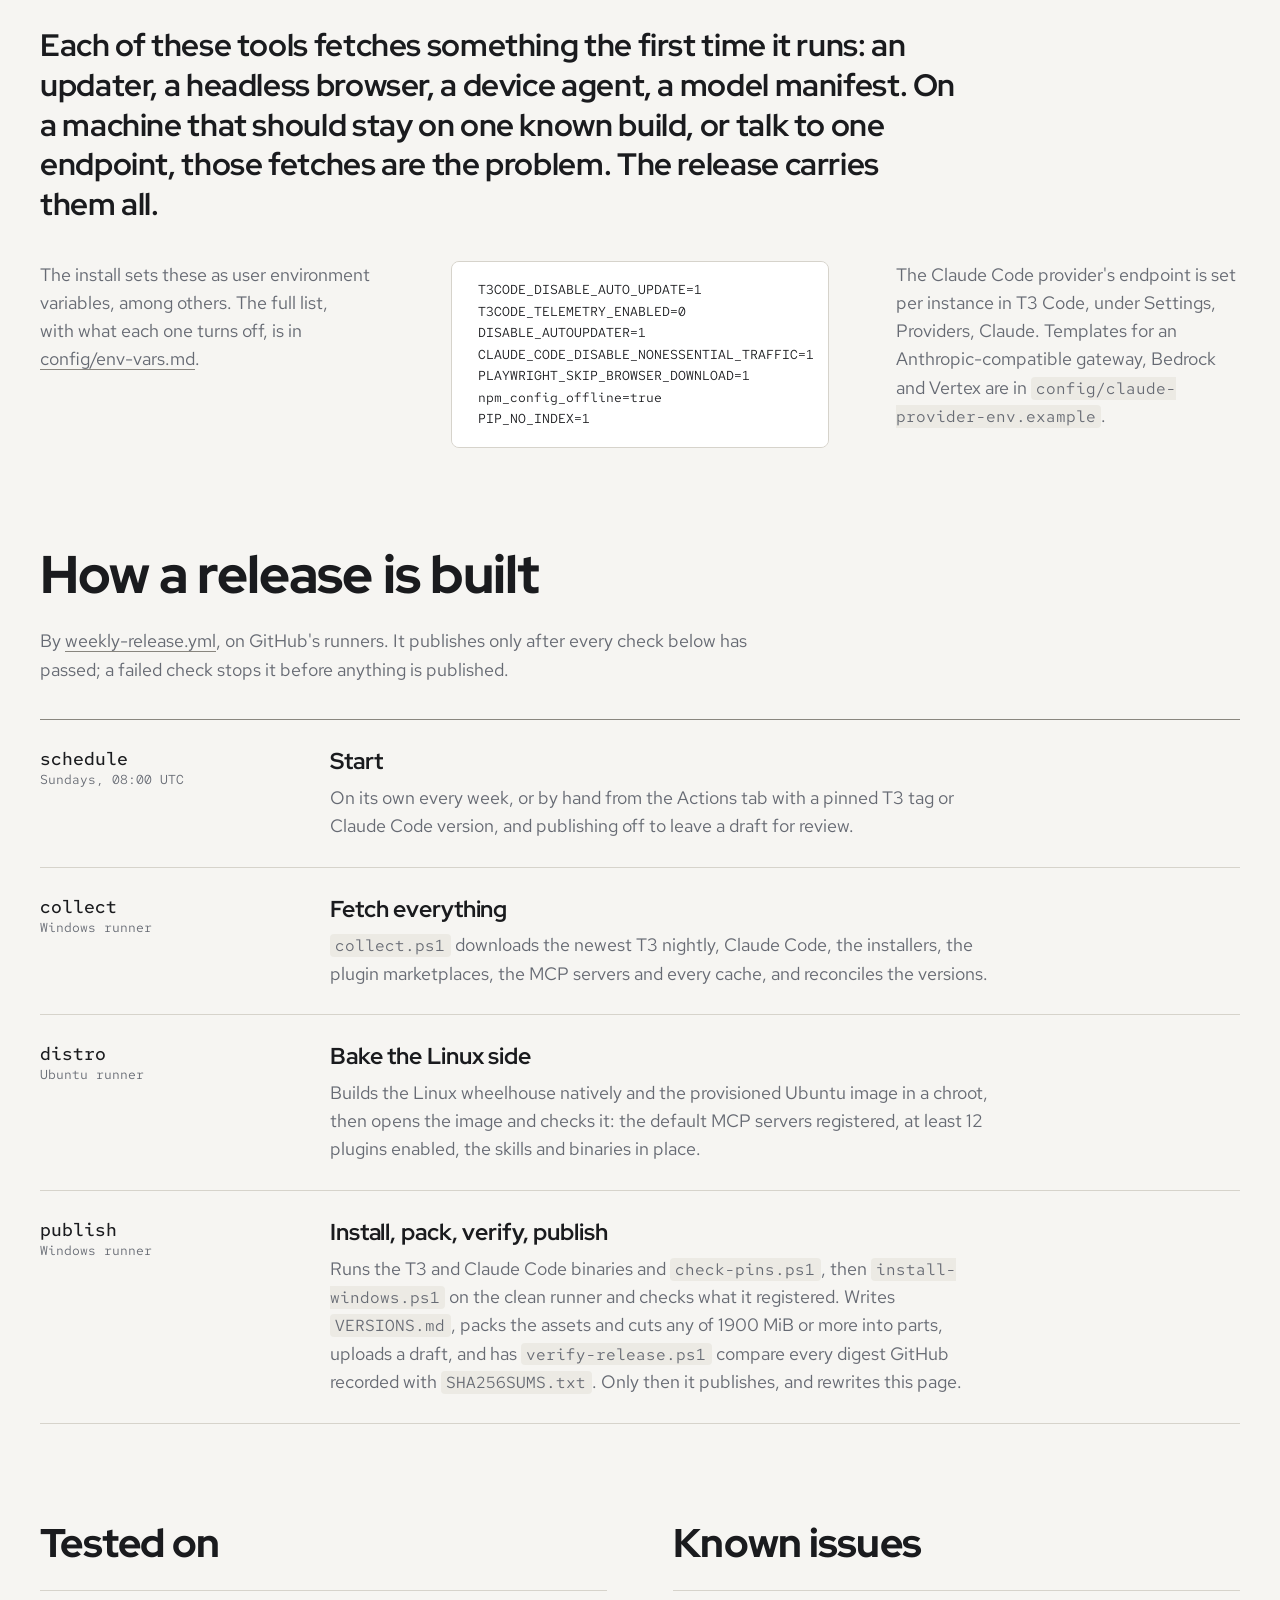
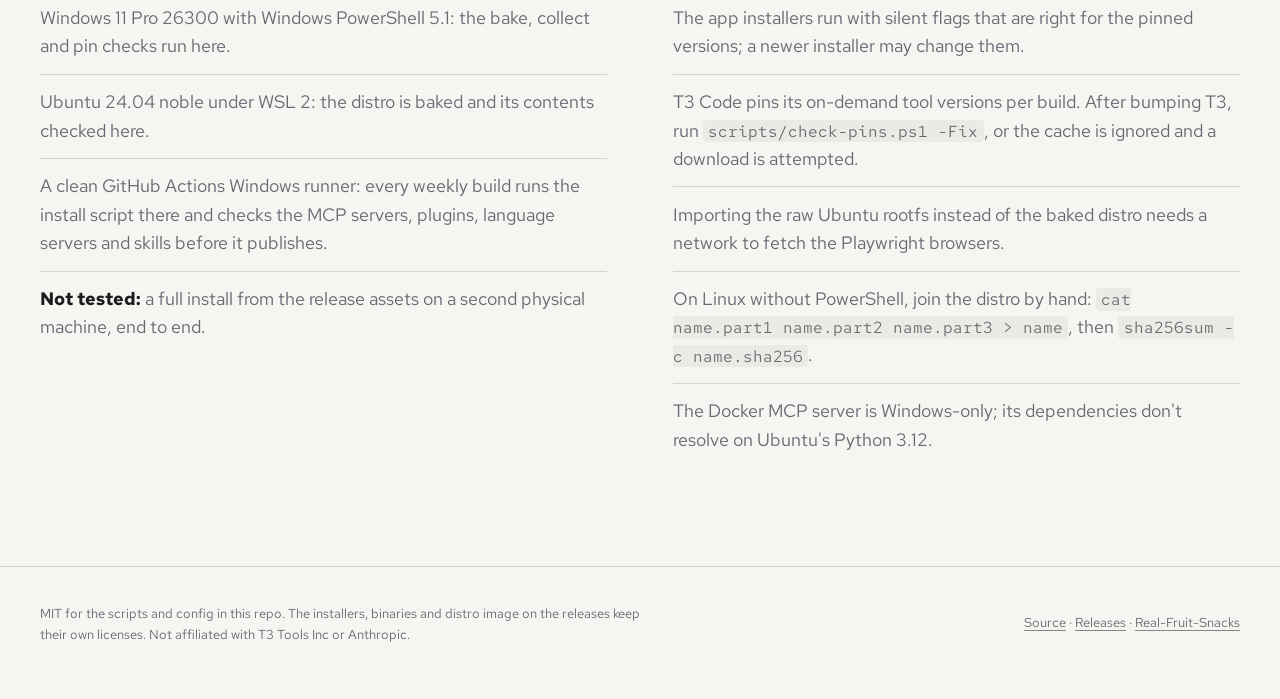
==== commit 14a3a04d: "Project page and README: the latest release as a load plan, drawn to scale One column per release as" ====
--- a/docs/index.html
+++ b/docs/index.html
@@ -3,182 +3,282 @@
 <head>
 <meta charset="UTF-8">
 <meta name="viewport" content="width=device-width, initial-scale=1.0">
-<title>agent-toolkit — pinned installers and config for my coding setup</title>
-<meta name="description" content="One GitHub release that installs T3 Code, the Claude Code CLI, Node, Git and the GitHub CLI at pinned versions, restores the caches they fetch on first run, and imports a baked WSL distro. Windows, WSL and Linux.">
+<title>agent-toolkit: pinned installers and config for my coding setup</title>
+<meta name="description" content="One GitHub release, rebuilt every Sunday, that installs T3 Code, the Claude Code CLI, Node, Git, the GitHub CLI, PowerShell 7 and Python at pinned versions, with MCP servers, plugins, skills and every cache they would otherwise download. Windows, WSL and Linux.">
 <link rel="canonical" href="https://real-fruit-snacks.github.io/agent-toolkit/">
 <meta property="og:title" content="agent-toolkit">
-<meta property="og:description" content="Pinned installers and config for my coding setup">
+<meta property="og:description" content="Pinned installers and config for my coding setup, in one GitHub release that is rebuilt every Sunday and checked by digest before it ships.">
 <meta property="og:type" content="website">
 <meta property="og:url" content="https://real-fruit-snacks.github.io/agent-toolkit/">
-<meta property="og:image" content="https://real-fruit-snacks.github.io/agent-toolkit/assets/cover-dark.png">
-<meta property="og:image:width" content="1200">
-<meta property="og:image:height" content="560">
-<meta property="og:image:alt" content="agent-toolkit running its Windows install script, installing Node, T3 Code and the Claude Code CLI and restoring the tool caches">
+<meta property="og:image" content="https://real-fruit-snacks.github.io/agent-toolkit/assets/social.png">
+<meta property="og:image:width" content="1280">
+<meta property="og:image:height" content="640">
+<meta property="og:image:alt" content="agent-toolkit's latest release drawn to scale: one column per asset under a 2 GiB line, the Ubuntu distro split into three parts">
 <meta name="twitter:card" content="summary_large_image">
-<link rel="icon" href="assets/icon.svg" type="image/svg+xml">
-<link rel="icon" href="assets/favicon.ico" sizes="48x48">
-<link rel="apple-touch-icon" href="assets/apple-touch-icon.png">
+<link rel="icon" href="favicon.ico" sizes="32x32">
+<link rel="icon" href="icon.svg" type="image/svg+xml">
+<link rel="apple-touch-icon" href="apple-touch-icon.png">
+<link rel="manifest" href="manifest.webmanifest">
 <meta name="theme-color" content="#0C0D10">
 <script>
-  // Theme before first paint: a saved choice wins, otherwise follow the OS.
-  (function () {
-    try {
-      var t = localStorage.getItem('rfs-theme');
-      if (t === 'nightshift' || t === 'dayshift') document.documentElement.setAttribute('data-theme', t);
-    } catch (e) {}
-  })();
+  // A saved theme wins over the system setting. The key is shared with the other RFS pages.
+  try { var t = localStorage.getItem('rfs-theme'); if (t === 'nightshift' || t === 'dayshift') document.documentElement.dataset.theme = t; } catch (e) {}
 </script>
-<link rel="preload" href="assets/fonts/ibm-plex-sans-latin-400-normal.woff2" as="font" type="font/woff2" crossorigin>
-<link rel="preload" href="assets/fonts/ibm-plex-mono-latin-600-normal.woff2" as="font" type="font/woff2" crossorigin>
-<link rel="stylesheet" href="assets/rfs.css">
-<link rel="stylesheet" href="assets/site.css">
+<link rel="preload" href="fonts/red-hat-display-latin.woff2" as="font" type="font/woff2" crossorigin>
+<link rel="preload" href="fonts/red-hat-text-latin.woff2" as="font" type="font/woff2" crossorigin>
+<link rel="preload" href="fonts/red-hat-mono-latin.woff2" as="font" type="font/woff2" crossorigin>
+<link rel="stylesheet" href="styles.css">
 </head>
 <body>
-
-<header class="site">
-  <div class="wrap">
-    <a class="brand" href="https://real-fruit-snacks.github.io/" aria-label="RFS home">
-      <picture>
-        <source media="(prefers-color-scheme: dark)" srcset="https://raw.githubusercontent.com/Real-Fruit-Snacks/rfs-brand/main/assets/rfs-lockup-dark.svg">
-        <img alt="RFS" src="https://raw.githubusercontent.com/Real-Fruit-Snacks/rfs-brand/main/assets/rfs-lockup-light.svg" data-lockup>
-      </picture>
-      <span class="sep" aria-hidden="true"></span>
-      <span class="name">agent-toolkit</span>
-    </a>
-    <nav>
+<a class="skip" href="#install">Skip to the install steps</a>
+
+<header class="top">
+  <div class="wrap">
+    <a class="name" href="./" aria-label="agent-toolkit, top of the page">agent-toolkit</a>
+    <nav aria-label="Page">
       <a href="#install">Install</a>
-      <a href="#whats">What's in it</a>
-      <a href="#platforms">Platforms</a>
-      <a class="keep" href="https://github.com/Real-Fruit-Snacks/agent-toolkit">GitHub</a>
-      <button class="toggle" type="button" id="theme" aria-label="Switch between Nightshift and Dayshift"><span class="night">Nightshift</span><span class="day">Dayshift</span></button>
+      <a href="#whats">What's pinned</a>
+      <a href="#build">How it's built</a>
+      <a href="#tested">Tested on</a>
+      <a href="https://github.com/Real-Fruit-Snacks/agent-toolkit">GitHub</a>
     </nav>
+    <button class="theme" type="button" id="theme"><span class="sr-only">Theme: </span><span class="t-night">Night</span><span class="t-day">Day</span></button>
   </div>
 </header>
 
-<div class="hero">
-  <div class="grid-bg" aria-hidden="true"></div>
-  <div class="glow" aria-hidden="true"></div>
+<main>
+<section class="hero" style="--head:1.973" aria-labelledby="title">
+  <div class="wrap">
+    <div class="intro">
+      <h1 id="title">Pinned installers and config for my coding&nbsp;setup</h1>
+      <p class="lede">T3 Code, the Claude Code CLI, Node, Git, the GitHub CLI, PowerShell&nbsp;7 and Python at tested versions, with <!-- gen:mcp-count -->36<!-- /gen:mcp-count --> MCP servers, <!-- gen:plugin-count -->239<!-- /gen:plugin-count --> plugins and every cache those tools would otherwise download on first run, in one GitHub release. Two machines built from the same release come out the same.</p>
+      <p class="acts"><!-- gen:get --><a class="get" href="https://github.com/Real-Fruit-Snacks/agent-toolkit/releases/tag/v1.0.2">Get v1.0.2 from GitHub</a><!-- /gen:get --> <a class="how" href="#install">Install steps</a></p>
+    </div>
+
+    <dl class="label" aria-label="The latest release">
+      <!-- gen:label --><div><dt>release</dt><dd>v1.0.2</dd></div><div><dt>published</dt><dd><time datetime="2026-11-05T06:51Z">5 Nov 2026, 06:51 UTC</time></dd></div><div class="big"><dt>assets</dt><dd>41</dd></div><div class="big"><dt>in total</dt><dd>9.84<small>&nbsp;GiB</small></dd></div><!-- /gen:label -->
+      <div><dt>rebuilt</dt><dd>every Sunday, 08:00&nbsp;UTC</dd></div>
+    </dl>
+
+    <figure class="plan run" id="plan">
+      <!-- gen:plan --><div class="stage" style="--head:1.973;grid-template-columns:1fr 1fr var(--gg) 1fr 1fr 1fr 1fr 1fr 1fr 1fr 1fr 1fr 1fr 1fr 1fr var(--gg) 1fr 1fr 1fr 1fr 1fr 1fr 1fr var(--gg) 1fr 1fr 1fr 1fr 1fr 1fr 1fr 1fr 1fr 1fr 1fr 1fr 1fr var(--gg) 1fr 1fr 1fr 1fr 1fr 1fr 1fr"><p class="limit"><span>2&nbsp;GiB</span> <span class="std">the largest file GitHub takes</span><span class="over" aria-hidden="true">ubuntu-dev.tar.gz is over it</span></p><p class="note" style="grid-column:1 / 39"><b>ubuntu-dev.tar.gz</b> is 3.95 GiB, so it ships as 3&nbsp;parts of 1900&nbsp;MiB or less</p><span class="ghost" style="grid-column:39;--h1:0.9277;--hw:1.973" aria-hidden="true"><i style="--at:0.9277"></i></span><ol class="cols" aria-hidden="true"><li class="col" style="--h:0.0004;--i:0;grid-column:1" data-n="repo--agent-toolkit-v1.0.2.zip" data-s="860 KiB" data-d="c90a29167b0c" data-to="the repo itself, for a machine without a clone"></li><li class="col" style="--h:0;--i:1;grid-column:2" data-n="SHA256SUMS.txt" data-s="3.9 KiB" data-d="324b2eec3037" data-to="the SHA-256 of every other asset"></li><li class="col" style="--h:0.1594;--i:2;grid-column:4" data-n="windows--claude-2.1.318-win32-x64.exe" data-s="327 MiB" data-d="b9aa5b08dc2c" data-to="goes to windows\claude-code\"></li><li class="col" style="--h:0.1358;--i:3;grid-column:5" data-n="windows--T3-Code-0.1.8-nightly.20261105.4205-x64.exe" data-s="278 MiB" data-d="0b01c19dca2f" data-to="goes to windows\"></li><li class="col" style="--h:0.0911;--i:4;grid-column:6" data-n="windows--T3-Code-0.1.8-nightly.20261105.4205-x64.zip" data-s="187 MiB" data-d="c1596d067a61" data-to="goes to windows\"></li><li class="col" style="--h:0.0547;--i:5;grid-column:7" data-n="windows--PowerShell-7.6.9-win-x64.msi" data-s="112 MiB" data-d="50d33c7494aa" data-to="goes to windows\"></li><li class="col" style="--h:0.0529;--i:6;grid-column:8" data-n="windows--t3-0.1.8-nightly.20261105.4205-win32-x64.zip" data-s="108 MiB" data-d="dc238d3cc5cd" data-to="goes to windows\"></li><li class="col" style="--h:0.0311;--i:7;grid-column:9" data-n="windows--Git-2.56.0.4-64-bit.exe" data-s="64 MiB" data-d="4961a4a8cc77" data-to="goes to windows\"></li><li class="col" style="--h:0.0155;--i:8;grid-column:10" data-n="windows--node-v24.22.2-x64.msi" data-s="32 MiB" data-d="9231bf64d19b" data-to="goes to windows\"></li><li class="col" style="--h:0.0139;--i:9;grid-column:11" data-n="windows--python-3.13.17-amd64.exe" data-s="29 MiB" data-d="5da012101ba2" data-to="goes to windows\"></li><li class="col" style="--h:0.0072;--i:10;grid-column:12" data-n="windows--gh_2.103.3_windows_amd64.msi" data-s="15 MiB" data-d="5073112b7abb" data-to="goes to windows\"></li><li class="col" style="--h:0;--i:11;grid-column:13" data-n="windows--SHASUMS256-node-v24.22.2.txt" data-s="3.1 KiB" data-d="aec92ae94529" data-to="goes to windows\"></li><li class="col" style="--h:0;--i:12;grid-column:14" data-n="windows--SHA256SUMS" data-s="571 bytes" data-d="92233746261c" data-to="goes to windows\"></li><li class="col" style="--h:0;--i:13;grid-column:15" data-n="windows--nightly.yml" data-s="436 bytes" data-d="a219b5027195" data-to="goes to windows\"></li><li class="col" style="--h:0.1573;--i:14;grid-column:17" data-n="linux--claude-2.1.318-linux-x64" data-s="322 MiB" data-d="708c77b204db" data-to="goes to linux\claude-code\"></li><li class="col" style="--h:0.151;--i:15;grid-column:18" data-n="linux--claude-2.1.318-linux-x64-musl" data-s="309 MiB" data-d="e6ff03823153" data-to="goes to linux\claude-code\"></li><li class="col" style="--h:0.0893;--i:16;grid-column:19" data-n="linux--T3-Code-0.1.8-nightly.20261105.4205-x86_64.AppImage" data-s="183 MiB" data-d="fbc5ebb0bae4" data-to="goes to linux\"></li><li class="col" style="--h:0.0748;--i:17;grid-column:20" data-n="linux--T3-Code-0.1.8-nightly.20261105.4205-amd64.deb" data-s="153 MiB" data-d="8a749230371d" data-to="goes to linux\"></li><li class="col" style="--h:0.0577;--i:18;grid-column:21" data-n="linux--t3-0.1.8-nightly.20261105.4205-linux-x64.tar.gz" data-s="118 MiB" data-d="a75235405d98" data-to="goes to linux\"></li><li class="col" style="--h:0.0149;--i:19;grid-column:22" data-n="linux--node-v24.22.2-linux-x64.tar.xz" data-s="31 MiB" data-d="48cc0e21e048" data-to="goes to linux\"></li><li class="col" style="--h:0.007;--i:20;grid-column:23" data-n="linux--gh_2.103.3_linux_amd64.deb" data-s="14 MiB" data-d="e3bafef96328" data-to="goes to linux\"></li><li class="col" style="--h:0.5655;--i:21;grid-column:25" data-n="caches--npm-cache.zip" data-s="1.13 GiB" data-d="ae0f0e5674a1" data-to="unzips to caches\npm-cache\"></li><li class="col" style="--h:0.4283;--i:22;grid-column:26" data-n="caches--pip-wheelhouse.zip" data-s="877 MiB" data-d="88f9545217b8" data-to="unzips to caches\pip-wheelhouse\"></li><li class="col" style="--h:0.1591;--i:23;grid-column:27" data-n="caches--playwright-browsers.zip" data-s="326 MiB" data-d="56df53d3ef87" data-to="unzips to caches\playwright-browsers\"></li><li class="col" style="--h:0.1429;--i:24;grid-column:28" data-n="caches--playwright-browsers-linux.zip" data-s="293 MiB" data-d="44398af58246" data-to="unzips to caches\playwright-browsers-linux\"></li><li class="col" style="--h:0.069;--i:25;grid-column:29" data-n="caches--t3-tools-win.zip" data-s="141 MiB" data-d="62d8d9109f9e" data-to="unzips to caches\t3-tools-win\"></li><li class="col" style="--h:0.0678;--i:26;grid-column:30" data-n="caches--t3-tools-linux.zip" data-s="139 MiB" data-d="caba236e09af" data-to="unzips to caches\t3-tools-linux\"></li><li class="col" style="--h:0.0264;--i:27;grid-column:31" data-n="caches--mcp-bin.zip" data-s="54 MiB" data-d="956a522783bd" data-to="unzips to caches\mcp-bin\"></li><li class="col" style="--h:0.0155;--i:28;grid-column:32" data-n="caches--lsp-bin.zip" data-s="32 MiB" data-d="8e41f89c4dae" data-to="unzips to caches\lsp-bin\"></li><li class="col" style="--h:0.0094;--i:29;grid-column:33" data-n="caches--claude-plugins.zip" data-s="19 MiB" data-d="ad44c02933f8" data-to="unzips to caches\claude-plugins\"></li><li class="col" style="--h:0.0063;--i:30;grid-column:34" data-n="caches--npm.zip" data-s="13 MiB" data-d="070a23df1065" data-to="unzips to caches\npm\"></li><li class="col" style="--h:0.002;--i:31;grid-column:35" data-n="caches--claude-skills.zip" data-s="4.2 MiB" data-d="493c7cceb6f9" data-to="unzips to caches\claude-skills\"></li><li class="col" style="--h:0.0016;--i:32;grid-column:36" data-n="caches--claude-code-docs.zip" data-s="3.2 MiB" data-d="448f5add69a7" data-to="unzips to caches\claude-code-docs\"></li><li class="col" style="--h:0.0001;--i:33;grid-column:37" data-n="caches--t3-userdata.zip" data-s="147 KiB" data-d="fc03e65eb56e" data-to="unzips to caches\t3-userdata\"></li><li class="col part" style="--h:0.9277;--i:34;grid-column:39;--dx:0;--dy:0;--hw:1.973" data-n="wsl--ubuntu-dev.tar.gz.part1" data-s="1.86 GiB" data-d="f65920ab965d" data-to="joined into wsl\ubuntu-dev.tar.gz"></li><li class="col part" style="--h:0.9277;--i:35;grid-column:40;--dx:1;--dy:0.9277;--hw:1.973" data-n="wsl--ubuntu-dev.tar.gz.part2" data-s="1.86 GiB" data-d="0307385c58a3" data-to="joined into wsl\ubuntu-dev.tar.gz"></li><li class="col part" style="--h:0.1176;--i:36;grid-column:41;--dx:2;--dy:1.8555;--hw:1.973" data-n="wsl--ubuntu-dev.tar.gz.part3" data-s="241 MiB" data-d="c82474cd212d" data-to="joined into wsl\ubuntu-dev.tar.gz"></li><li class="col" style="--h:0;--i:37;grid-column:42" data-n="wsl--ubuntu-dev.tar.gz.sha256" data-s="88 bytes" data-d="02c23d9510b7" data-to="checks the joined ubuntu-dev.tar.gz"></li><li class="col" style="--h:0.1712;--i:38;grid-column:43" data-n="wsl--wsl.3.0.3.0.x64.msi" data-s="351 MiB" data-d="ae9772869742" data-to="goes to wsl\"></li><li class="col" style="--h:0.1661;--i:39;grid-column:44" data-n="wsl--ubuntu-noble-wsl-amd64-wsl.rootfs.tar.gz" data-s="340 MiB" data-d="8251e27ffff3" data-to="goes to wsl\"></li><li class="col" style="--h:0;--i:40;grid-column:45" data-n="wsl--ubuntu-noble-SHA256SUMS" data-s="642 bytes" data-d="337176fdeda3" data-to="goes to wsl\"></li></ol><ol class="groups" aria-hidden="true"><li style="grid-column:1 / 3"><b>repo</b> <span>2</span></li><li style="grid-column:4 / 16"><b>windows\</b> <span>12</span></li><li style="grid-column:17 / 24"><b>linux\</b> <span>7</span></li><li style="grid-column:25 / 38"><b>caches\</b> <span>13</span></li><li style="grid-column:39 / 46"><b>wsl\</b> <span>7</span></li></ol></div><div class="plan-foot" data-pack="Packing v1.0.2: 41 assets, 9.84 GiB" data-done="Release v1.0.2 is consistent: 41 assets, digests match SHA256SUMS.txt." data-over="ubuntu-dev.tar.gz is 3.95 GiB: over GitHub&#x27;s 2 GiB limit" data-split="package-release.ps1 cuts it into 3 parts, plus a .sha256 to check the join" data-count="41"><p class="readout" id="readout" aria-live="polite">Release v1.0.2 is consistent: 41 assets, digests match SHA256SUMS.txt.</p></div><!-- /gen:plan -->
+      <figcaption>
+        <span>Each column is one file on the release, drawn to scale and grouped by the folder it unpacks to. Point at one, tap it, or focus the plan and use the arrow keys to read its name, size and digest. The animation replays what the build did; it doesn't check anything live.</span>
+        <button class="replay" type="button" id="replay">Replay the build</button>
+      </figcaption>
+    </figure>
+  </div>
+</section>
+
+<section class="install" id="install" aria-labelledby="install-h">
+  <div class="wrap">
+    <h2 id="install-h">Install</h2>
+    <div class="install-grid">
+      <ol class="steps">
+        <li>
+          <h3>Get the scripts</h3>
+          <p>Clone this repo, or download <code>repo--agent-toolkit-*.zip</code> from the <a href="https://github.com/Real-Fruit-Snacks/agent-toolkit/releases/latest">latest release</a> and extract it. Run the rest from its root.</p>
+        </li>
+        <li>
+          <h3>Download the release</h3>
+          <div class="cmd"><code>.\scripts\download-release.ps1 -To C:\toolkit-assets</code><button class="copy" type="button" data-copy=".\scripts\download-release.ps1 -To C:\toolkit-assets">Copy</button></div>
+          <p>Every asset into one folder, through the GitHub CLI if it's there and plain HTTPS if not. A file already there is kept only if its hash matches.</p>
+        </li>
+        <li>
+          <h3>Check it and restore the folders</h3>
+          <div class="cmd"><code>.\scripts\unpack-release.ps1 -From C:\toolkit-assets</code><button class="copy" type="button" data-copy=".\scripts\unpack-release.ps1 -From C:\toolkit-assets">Copy</button></div>
+          <p>Checks every file against <code>SHA256SUMS.txt</code>, joins the distro's parts and checks the result, then puts each asset back into <code>windows\</code>, <code>linux\</code>, <code>wsl\</code> or <code>caches\</code>.</p>
+        </li>
+        <li id="platforms">
+          <h3>Install, from an elevated PowerShell</h3>
+          <div class="tabs" role="tablist" aria-label="Platform">
+            <button type="button" role="tab" id="tab-win" aria-controls="pane-win" aria-selected="true">Windows</button>
+            <button type="button" role="tab" id="tab-wsl" aria-controls="pane-wsl" aria-selected="false" tabindex="-1">WSL</button>
+            <button type="button" role="tab" id="tab-lin" aria-controls="pane-lin" aria-selected="false" tabindex="-1">Linux</button>
+          </div>
+          <div class="pane" role="tabpanel" id="pane-win" aria-labelledby="tab-win">
+            <div class="cmd"><code>.\scripts\install-windows.ps1</code><button class="copy" type="button" data-copy=".\scripts\install-windows.ps1">Copy</button></div>
+            <p>Installs the apps silently, restores the tool and browser caches, installs the MCP servers, plugins and skills offline, seeds config only where none exists, and sets the variables that turn off the updaters and telemetry. Open a new terminal afterwards.</p>
+          </div>
+          <div class="pane" role="tabpanel" id="pane-wsl" aria-labelledby="tab-wsl">
+            <div class="cmd"><code>.\scripts\setup-wsl.ps1</code><button class="copy" type="button" data-copy=".\scripts\setup-wsl.ps1">Copy</button></div>
+            <p>Installs WSL from the bundled MSI and imports <code>ubuntu-dev</code>, a distro that already has Git, Node, the GitHub CLI and the Claude Code CLI inside it. The first time WSL is turned on, Windows may want a reboot.</p>
+          </div>
+          <div class="pane" role="tabpanel" id="pane-lin" aria-labelledby="tab-lin">
+            <div class="cmd"><code>sudo bash scripts/install-linux.sh</code><button class="copy" type="button" data-copy="sudo bash scripts/install-linux.sh">Copy</button></div>
+            <p>For a standalone Debian or Ubuntu machine, with <code>linux/</code> and <code>caches/</code> restored: installs T3 Code from the <code>.deb</code> and provisions the same tools as the WSL distro.</p>
+          </div>
+        </li>
+      </ol>
+
+      <figure class="log">
+        <figcaption>What <code>install-windows.ps1</code> printed on a clean GitHub Actions Windows runner, in the v1.0.2 build's smoke test. The runner skips the app installers and the environment (<code>-SkipApps -SkipEnv</code>); the rest ran. Trimmed where it says so.</figcaption>
+<pre><code><span class="h">== Restoring T3 tool cache</span>
+<span class="h">== Restoring T3 manifest snapshots</span>
+<span class="h">== Restoring Playwright browsers</span>
+<span class="h">== Installing npm packages from the seeded cache</span>
+<span class="w">WARNING: global npm install of agent-device from the cache failed; T3 still works from its own tool cache</span>
+<span class="w">WARNING: global npm install of expo-device-hub from the cache failed; T3 still works from its own tool cache</span>
+<span class="h">== Installing Claude Code skills</span>
+<span class="h">== Installing Python packages for the document skills</span>
+<span class="h">== MCP servers</span>
+<span class="h">== npm MCP servers (19)</span>
+  <span class="ok">ok</span>  playwright
+  <span class="ok">ok</span>  chrome-devtools
+  <span class="ok">ok</span>  filesystem
+<span class="cut">  (16 more, all ok)</span>
+<span class="h">== Python MCP servers -&gt; ~\.venv-mcp\&lt;id&gt;</span>
+  <span class="ok">ok</span>  git
+  <span class="ok">ok</span>  fetch
+<span class="cut">  (15 more, all ok)</span>
+<span class="h">== registered 6 default MCP server(s) in C:\Users\runneradmin\.claude.json</span>
+<span class="h">== catalog: C:\Users\runneradmin\agent-toolkit-docs\mcp-servers.md</span>
+<span class="h">== Claude Code plugin marketplaces and language servers</span>
+<span class="h">== Claude Code plugins</span>
+  marketplace atk-core-plugins             <span class="ok">ok</span>
+  marketplace atk-knowledge-work           <span class="ok">ok</span>
+<span class="cut">  (5 more marketplaces and 12 plugins, all ok)</span>
+<span class="h">== Language servers for the LSP plugins</span>
+  lsp npm     pyright: <span class="ok">ok</span>
+  lsp npm     typescript-language-server: <span class="ok">ok</span>
+  lsp npm     typescript: <span class="ok">ok</span>
+  lsp bin     rust-analyzer: C:\Users\runneradmin\.local\bin\rust-analyzer.exe
+  verified    12/12 plugins enabled and loading
+<span class="h">== Placing offline docs</span>
+<span class="h">== Seeding T3 Code settings (only files that do not exist yet)</span>
+<span class="h">== Seeding Claude Code config (skips onboarding; no account data)</span>
+
+Done. Open a NEW terminal, then launch T3 Code.
+In Settings &gt; Providers &gt; Claude set Binary path to:
+  C:\Users\runneradmin\.local\bin\claude.exe
+and add the endpoint variables from config\claude-provider-env.example.
+Offline docs: C:\Users\runneradmin\agent-toolkit-docs</code></pre>
+      </figure>
+    </div>
+  </div>
+</section>
+
+<section class="whats" id="whats">
+  <div class="wrap">
+    <div class="whats-head">
+      <h2>Pinned in v1.0.2</h2>
+      <p>Read from the release's own <a href="https://github.com/Real-Fruit-Snacks/agent-toolkit/blob/main/VERSIONS.md">VERSIONS.md</a>, which lists every file with its SHA-256. This page is rewritten each time a release is published.</p>
+    </div>
+    <div class="whats-grid">
+      <table class="pins">
+        <caption class="sr-only">Pinned versions</caption>
+        <thead><tr><th scope="col">Component</th><th scope="col">Version</th></tr></thead>
+        <!-- gen:pins --><tbody><tr><th scope="row">T3 Code</th><td><code>0.1.8-nightly.20261105.4205</code></td></tr><tr><th scope="row">Claude Code CLI</th><td><code>2.1.318</code></td></tr><tr><th scope="row">Node.js</th><td><code>v24.22.2</code></td></tr><tr><th scope="row">Git for Windows</th><td><code>2.56.0.4</code></td></tr><tr><th scope="row">GitHub CLI</th><td><code>2.103.3</code></td></tr><tr><th scope="row">PowerShell 7</th><td><code>7.6.9</code></td></tr><tr><th scope="row">Python</th><td><code>3.13.17</code></td></tr><tr><th scope="row">WSL platform</th><td><code>3.0.3.0</code></td></tr><tr><th scope="row">Ubuntu for WSL</th><td><code>noble</code></td></tr><tr><th scope="row">T3 tool cache</th><td><code>agent-device 0.21.31, chrome-headless-shell 156.0.8078.80, expo-device-hub 0.19.1</code></td></tr><tr><th scope="row">Playwright</th><td><code>1.64.1 with chromium_headless_shell-1248 and chromium-1248</code></td></tr></tbody><!-- /gen:pins -->
+      </table>
+      <div class="bundle">
+        <ul class="qtys">
+          <!-- gen:counts --><li><b class="qty">36</b><span><strong>MCP servers</strong>, 6 registered by default, the rest one <code>claude mcp add</code> away</span></li><li><b class="qty">239</b><span><strong>plugins</strong> from 7 vendored marketplaces, 12 enabled</span></li><!-- /gen:counts -->
+          <li><b class="qty">3</b><span><strong>language servers</strong> for the LSP plugins: pyright, typescript-language-server and rust-analyzer</span></li>
+        </ul>
+        <p><strong>Skills</strong>, in <code>~/.claude/skills</code>: <!-- gen:skills -->the public anthropics/skills set (Apache-2.0), t3dotgg/tstack (MIT) and killer-council from skills/ in this repo (MIT)<!-- /gen:skills -->, with a Python wheelhouse for their dependencies.</p>
+        <p><strong>Also</strong> a seeded npm cache so all of it installs with <code>--offline</code>, the Claude Code and T3 Code docs as markdown, and Linux copies of the T3 tool cache and the Playwright browsers.</p>
+      </div>
+    </div>
+
+    <details class="more">
+      <summary>The plugin marketplaces</summary>
+      <p>Vendored, so they install and load offline. Their remote MCP connectors are turned off; each marketplace's <code>VENDORED.md</code> says what changed. Three are renamed with an <code>atk-</code> prefix because Claude Code reserves the upstream names for copies loaded from GitHub. Browse and enable the rest with <code>/plugin</code>.</p>
+      <div class="scroll"><table>
+        <thead><tr><th scope="col">Marketplace</th><th scope="col">Upstream</th><th scope="col" class="n">Plugins</th><th scope="col">Enabled</th></tr></thead>
+        <!-- gen:markets --><tbody><tr><th scope="row"><code>atk-core-plugins</code></th><td>anthropics/claude-plugins-official</td><td class="n">49</td><td>feature-dev, code-review, pr-review-toolkit, commit-commands, code-simplifier, claude-md-management, security-guidance, pyright-lsp, typescript-lsp, rust-analyzer-lsp</td></tr><tr><th scope="row"><code>atk-knowledge-work</code></th><td>anthropics/knowledge-work-plugins</td><td class="n">22</td><td>engineering</td></tr><tr><th scope="row"><code>superpowers-dev</code></th><td>obra/superpowers</td><td class="n">1</td><td>superpowers</td></tr><tr><th scope="row"><code>claude-code-workflows</code></th><td>wshobson/agents</td><td class="n">92</td><td>none</td></tr><tr><th scope="row"><code>voltagent-subagents</code></th><td>VoltAgent/awesome-claude-code-subagents</td><td class="n">10</td><td>none</td></tr><tr><th scope="row"><code>trailofbits</code></th><td>trailofbits/skills</td><td class="n">46</td><td>none</td></tr><tr><th scope="row"><code>atk-financial-services</code></th><td>anthropics/financial-services</td><td class="n">19</td><td>none</td></tr></tbody><!-- /gen:markets -->
+      </table></div>
+    </details>
+    <details class="more">
+      <summary>The MCP servers</summary>
+      <p>Bold ones are registered in Claude Code by default. Every one, registered or not, is written to <code>~/agent-toolkit-docs/mcp-servers.md</code> with its <code>claude mcp add</code> line. Cloud-backed servers that need a vendor's service are left out on purpose.</p>
+      <div class="mcp"><!-- gen:mcp --><p><span class="k">From npm</span> <b>playwright</b>, chrome-devtools, filesystem, <b>memory</b>, <b>sequential-thinking</b>, <b>desktop-commander</b>, dbhub, mongodb, kubernetes, gitlab, task-master, mcp-remote, inspector, jetbrains, nx, azure-devops, code-runner, sentry, pdf</p><p><span class="k">From PyPI</span> git, <b>fetch</b>, time, <b>markitdown</b>, atlassian, serena, redis, duckdb, word, powerpoint, excel, jupyter, prometheus, docker, semgrep</p><p><span class="k">As binaries</span> github, grafana</p><!-- /gen:mcp --></div>
+    </details>
+    <details class="more">
+      <summary>All <!-- gen:asset-count -->41<!-- /gen:asset-count --> release assets and their SHA-256</summary>
+      <p>The same digests GitHub records for each upload; <code>verify-release.ps1</code> checks them against the release's <code>SHA256SUMS.txt</code> before anything is published.</p>
+      <div class="scroll"><table class="assets">
+        <thead><tr><th scope="col">Asset</th><th scope="col" class="n">Size</th><th scope="col">SHA-256</th></tr></thead>
+        <!-- gen:assets --><tbody><tr><td><code>repo--agent-toolkit-v1.0.2.zip</code></td><td class="n">860 KiB</td><td><code class="sha">c90a29167b0c3081af066291a394c899b771cf4edc98404b460950597936170f</code></td></tr><tr><td><code>SHA256SUMS.txt</code></td><td class="n">3.9 KiB</td><td><code class="sha">324b2eec303738802d086d6050fef4201b29ff531dac2862ac86a70878174ec2</code></td></tr><tr><td><code>windows--claude-2.1.318-win32-x64.exe</code></td><td class="n">327 MiB</td><td><code class="sha">b9aa5b08dc2cc46ea77d334dce792d1b8fdbb3a43bb290efdebdc905b1181082</code></td></tr><tr><td><code>windows--T3-Code-0.1.8-nightly.20261105.4205-x64.exe</code></td><td class="n">278 MiB</td><td><code class="sha">0b01c19dca2f2181e2dd6c1697679d1c1aae83216c13f4565adca90d4a0d9897</code></td></tr><tr><td><code>windows--T3-Code-0.1.8-nightly.20261105.4205-x64.zip</code></td><td class="n">187 MiB</td><td><code class="sha">c1596d067a61c6de32c9917f40f53215d7afa79dcef8321d73b89f0a9a327c3d</code></td></tr><tr><td><code>windows--PowerShell-7.6.9-win-x64.msi</code></td><td class="n">112 MiB</td><td><code class="sha">50d33c7494aaf82b987cfd4de3f232d04f91fdd4c0deeca8a669cced3e7cf8f9</code></td></tr><tr><td><code>windows--t3-0.1.8-nightly.20261105.4205-win32-x64.zip</code></td><td class="n">108 MiB</td><td><code class="sha">dc238d3cc5cd4add19c4dd336623c6bbdaf381fad3781c06042fa747f9bc59df</code></td></tr><tr><td><code>windows--Git-2.56.0.4-64-bit.exe</code></td><td class="n">64 MiB</td><td><code class="sha">4961a4a8cc778d8b6e00a5819e5fe4d078b754555aff7aedc2d77a5d74c2de80</code></td></tr><tr><td><code>windows--node-v24.22.2-x64.msi</code></td><td class="n">32 MiB</td><td><code class="sha">9231bf64d19bef391dd5ee8af65411d3799c3c44a842d2320849cc1da60b6b6d</code></td></tr><tr><td><code>windows--python-3.13.17-amd64.exe</code></td><td class="n">29 MiB</td><td><code class="sha">5da012101ba2e17113a9a1cd901e9ce1441086f2b7ecb5de06ec94163899a190</code></td></tr><tr><td><code>windows--gh_2.103.3_windows_amd64.msi</code></td><td class="n">15 MiB</td><td><code class="sha">5073112b7abb5ffbba24b76aee7e89269af531218c0a42751f5f0bfb6440c2cc</code></td></tr><tr><td><code>windows--SHASUMS256-node-v24.22.2.txt</code></td><td class="n">3.1 KiB</td><td><code class="sha">aec92ae945293821c22aed4c37b97741688254bac353b861fc9fb25b81ce4567</code></td></tr><tr><td><code>windows--SHA256SUMS</code></td><td class="n">571 bytes</td><td><code class="sha">92233746261cf03422a42263e0630cb3651747951cd315af92d1079add0c9e47</code></td></tr><tr><td><code>windows--nightly.yml</code></td><td class="n">436 bytes</td><td><code class="sha">a219b50271959d2e66924c4883c91d03f70a0578a2b5550b1b0a48b74815a6ef</code></td></tr><tr><td><code>linux--claude-2.1.318-linux-x64</code></td><td class="n">322 MiB</td><td><code class="sha">708c77b204db30086ff6f1ed34577bda03e1be74ced80557cbf7b54249ebf0bd</code></td></tr><tr><td><code>linux--claude-2.1.318-linux-x64-musl</code></td><td class="n">309 MiB</td><td><code class="sha">e6ff03823153a699d708c88c2fa87d18a1f6b45f13b14a985a221f8af442dd54</code></td></tr><tr><td><code>linux--T3-Code-0.1.8-nightly.20261105.4205-x86_64.AppImage</code></td><td class="n">183 MiB</td><td><code class="sha">fbc5ebb0bae496d3b0e7e130043544019d46ba672214f233f40fc65c2fba247d</code></td></tr><tr><td><code>linux--T3-Code-0.1.8-nightly.20261105.4205-amd64.deb</code></td><td class="n">153 MiB</td><td><code class="sha">8a749230371d20c41445ab1b3ca2a4ddb002f9acee33a65bea56837444889cb2</code></td></tr><tr><td><code>linux--t3-0.1.8-nightly.20261105.4205-linux-x64.tar.gz</code></td><td class="n">118 MiB</td><td><code class="sha">a75235405d988cee035bc12d0984bf4a5de240025d1f5e0347fb947b2efe9d27</code></td></tr><tr><td><code>linux--node-v24.22.2-linux-x64.tar.xz</code></td><td class="n">31 MiB</td><td><code class="sha">48cc0e21e048790e54c0cf5749c2725005313d652651c40b7a21feb9697aaf75</code></td></tr><tr><td><code>linux--gh_2.103.3_linux_amd64.deb</code></td><td class="n">14 MiB</td><td><code class="sha">e3bafef96328d1a67de3a968bdfe1cc2ffd58cf6aba8b5e201356897ed06bb3d</code></td></tr><tr><td><code>caches--npm-cache.zip</code></td><td class="n">1.13 GiB</td><td><code class="sha">ae0f0e5674a1a65ff1334471d943c7101d7de9aef8591627d2c0a563092e2293</code></td></tr><tr><td><code>caches--pip-wheelhouse.zip</code></td><td class="n">877 MiB</td><td><code class="sha">88f9545217b8dca1c7a0c98e879eae4d5eb08247786393fa0c652bcfab533636</code></td></tr><tr><td><code>caches--playwright-browsers.zip</code></td><td class="n">326 MiB</td><td><code class="sha">56df53d3ef87abac8a1da02b8d99ebafe86c5d934ddd907e3085db38abc5f416</code></td></tr><tr><td><code>caches--playwright-browsers-linux.zip</code></td><td class="n">293 MiB</td><td><code class="sha">44398af5824654c8155e2972ff03f9db3d46dbc0433800552887be79051d61af</code></td></tr><tr><td><code>caches--t3-tools-win.zip</code></td><td class="n">141 MiB</td><td><code class="sha">62d8d9109f9e0b05367b0fa2536ecbb430db57333d96e05bcf97f6750f33e9f4</code></td></tr><tr><td><code>caches--t3-tools-linux.zip</code></td><td class="n">139 MiB</td><td><code class="sha">caba236e09af9e698879807507ecfd48891eb3f5e9c373f3b11e6914570ea83a</code></td></tr><tr><td><code>caches--mcp-bin.zip</code></td><td class="n">54 MiB</td><td><code class="sha">956a522783bdea2a7ad1efb6b346aff8f8cb35e77b88ada7976c832c8768ecdd</code></td></tr><tr><td><code>caches--lsp-bin.zip</code></td><td class="n">32 MiB</td><td><code class="sha">8e41f89c4dae48a1c5373461326ecda3ff2f26aa3aa3d1c48eb4fad01524356d</code></td></tr><tr><td><code>caches--claude-plugins.zip</code></td><td class="n">19 MiB</td><td><code class="sha">ad44c02933f8d3efb8bceb9e31750e8b4ba303d174c490b240984d1bf0c84fe9</code></td></tr><tr><td><code>caches--npm.zip</code></td><td class="n">13 MiB</td><td><code class="sha">070a23df1065e08ae17804e782d2dc08c68f1f29491e83e0e3f10bba5432f292</code></td></tr><tr><td><code>caches--claude-skills.zip</code></td><td class="n">4.2 MiB</td><td><code class="sha">493c7cceb6f97a219699ee768e2dfab7752b3674da156de72cb3089c37a0cd10</code></td></tr><tr><td><code>caches--claude-code-docs.zip</code></td><td class="n">3.2 MiB</td><td><code class="sha">448f5add69a7296d63eae1e4c3a4fe6a62836a6d875012d6b4149011d3720559</code></td></tr><tr><td><code>caches--t3-userdata.zip</code></td><td class="n">147 KiB</td><td><code class="sha">fc03e65eb56e1e23d3cf167f5cf0f5120080f138eca3246594026a852dbaf4e4</code></td></tr><tr><td><code>wsl--ubuntu-dev.tar.gz.part1</code></td><td class="n">1.86 GiB</td><td><code class="sha">f65920ab965de3e9c21973984586a80705bfeb314004c5db985f3aa64c37eda6</code></td></tr><tr><td><code>wsl--ubuntu-dev.tar.gz.part2</code></td><td class="n">1.86 GiB</td><td><code class="sha">0307385c58a3ea66ed7933feb6b3d82c357a1e768fbfaa1adb85067a195b8417</code></td></tr><tr><td><code>wsl--ubuntu-dev.tar.gz.part3</code></td><td class="n">241 MiB</td><td><code class="sha">c82474cd212d4def38f000aa8d0fa854131a4503b06e401237279d620094e7b2</code></td></tr><tr><td><code>wsl--ubuntu-dev.tar.gz.sha256</code></td><td class="n">88 bytes</td><td><code class="sha">02c23d9510b7576246db581e663d15700ee49699f9c07c81574f652a84efacbd</code></td></tr><tr><td><code>wsl--wsl.3.0.3.0.x64.msi</code></td><td class="n">351 MiB</td><td><code class="sha">ae977286974255bd26bf925f00f40f5692c6b2084155cbc0563c09aea091f211</code></td></tr><tr><td><code>wsl--ubuntu-noble-wsl-amd64-wsl.rootfs.tar.gz</code></td><td class="n">340 MiB</td><td><code class="sha">8251e27ffff381a4af5f41dcb94d867de3e0d9774a9241908ab34555d99315ea</code></td></tr><tr><td><code>wsl--ubuntu-noble-SHA256SUMS</code></td><td class="n">642 bytes</td><td><code class="sha">337176fdeda3dbbf7bd36146894c03670d5ed8cffc2bd804f39d4c4ace0d424f</code></td></tr></tbody><!-- /gen:assets -->
+      </table></div>
+    </details>
+  </div>
+</section>
+
+<section class="why" id="why" aria-labelledby="why-h">
+  <div class="wrap">
+    <h2 id="why-h" class="sr-only">Why pin everything</h2>
+    <p class="statement">Each of these tools fetches something the first time it runs: an updater, a headless browser, a device agent, a model manifest. On a machine that should stay on one known build, or talk to one endpoint, those fetches are the problem. The release carries them all.</p>
+    <div class="why-rest">
+      <p>The install sets these as user environment variables, among others. The full list, with what each one turns off, is in <a href="https://github.com/Real-Fruit-Snacks/agent-toolkit/blob/main/config/env-vars.md">config/env-vars.md</a>.</p>
+      <pre><code>T3CODE_DISABLE_AUTO_UPDATE=1
+T3CODE_TELEMETRY_ENABLED=0
+DISABLE_AUTOUPDATER=1
+CLAUDE_CODE_DISABLE_NONESSENTIAL_TRAFFIC=1
+PLAYWRIGHT_SKIP_BROWSER_DOWNLOAD=1
+npm_config_offline=true
+PIP_NO_INDEX=1</code></pre>
+      <p>The Claude Code provider's endpoint is set per instance in T3 Code, under Settings, Providers, Claude. Templates for an Anthropic-compatible gateway, Bedrock and Vertex are in <code>config/claude-provider-env.example</code>.</p>
+    </div>
+  </div>
+</section>
+
+<section class="build" id="build" aria-labelledby="build-h">
+  <div class="wrap">
+    <h2 id="build-h">How a release is built</h2>
+    <p class="build-lede">By <a href="https://github.com/Real-Fruit-Snacks/agent-toolkit/blob/main/.github/workflows/weekly-release.yml">weekly-release.yml</a>, on GitHub's runners. It publishes only after every check below has passed; a failed check stops it before anything is published.</p>
+    <ol class="route">
+      <li>
+        <p class="when"><b>schedule</b> Sundays, 08:00 UTC</p>
+        <div><h3>Start</h3><p>On its own every week, or by hand from the Actions tab with a pinned T3 tag or Claude Code version, and publishing off to leave a draft for review.</p></div>
+      </li>
+      <li>
+        <p class="when"><b>collect</b> Windows runner</p>
+        <div><h3>Fetch everything</h3><p><code>collect.ps1</code> downloads the newest T3 nightly, Claude Code, the installers, the plugin marketplaces, the MCP servers and every cache, and reconciles the versions.</p></div>
+      </li>
+      <li>
+        <p class="when"><b>distro</b> Ubuntu runner</p>
+        <div><h3>Bake the Linux side</h3><p>Builds the Linux wheelhouse natively and the provisioned Ubuntu image in a chroot, then opens the image and checks it: the default MCP servers registered, at least 12 plugins enabled, the skills and binaries in place.</p></div>
+      </li>
+      <li>
+        <p class="when"><b>publish</b> Windows runner</p>
+        <div><h3>Install, pack, verify, publish</h3><p>Runs the T3 and Claude Code binaries and <code>check-pins.ps1</code>, then <code>install-windows.ps1</code> on the clean runner and checks what it registered. Writes <code>VERSIONS.md</code>, packs the assets and cuts any of 1900&nbsp;MiB or more into parts, uploads a draft, and has <code>verify-release.ps1</code> compare every digest GitHub recorded with <code>SHA256SUMS.txt</code>. Only then it publishes, and rewrites this page.</p></div>
+      </li>
+    </ol>
+  </div>
+</section>
+
+<section class="tested" id="tested" aria-labelledby="tested-h">
   <div class="wrap">
     <div>
-      <p class="label">Windows · WSL · Linux</p>
-      <h1>agent-toolkit</h1>
-      <p class="lead">Pinned installers and config for my coding setup</p>
-      <p class="sub">One release holds T3 Code, the Claude Code CLI, Node, Git, the GitHub CLI, PowerShell 7 and Python at tested versions, the caches those tools would otherwise fetch on first run, and a provisioned WSL distro. Two machines built from the same release are identical, and the install touches the network only to reach whatever model endpoint you point it at.</p>
-
-      <div class="install" id="install">
-        <div class="tabs" role="tablist">
-          <button role="tab" aria-selected="true" data-pane="win">Windows</button>
-          <button role="tab" aria-selected="false" data-pane="wsl">WSL</button>
-          <button role="tab" aria-selected="false" data-pane="lin">Linux</button>
-        </div>
-        <div class="pane" data-active data-id="win"><pre><code>.\scripts\download-release.ps1 -To C:\toolkit-assets
-.\scripts\unpack-release.ps1 -From C:\toolkit-assets
-.\scripts\install-windows.ps1</code></pre><button class="copy" data-copy=".\scripts\download-release.ps1 -To C:\toolkit-assets
-.\scripts\unpack-release.ps1 -From C:\toolkit-assets
-.\scripts\install-windows.ps1">Copy</button></div>
-        <div class="pane" data-id="wsl"><pre><code>.\scripts\setup-wsl.ps1</code></pre><button class="copy" data-copy=".\scripts\setup-wsl.ps1">Copy</button></div>
-        <div class="pane" data-id="lin"><pre><code>sudo bash scripts/install-linux.sh</code></pre><button class="copy" data-copy="sudo bash scripts/install-linux.sh">Copy</button></div>
-        <div class="foot">Download the <a href="https://github.com/Real-Fruit-Snacks/agent-toolkit/releases/latest">latest release</a> assets first. <code>unpack-release.ps1</code> sorts them back into the folder layout; the install script then installs the apps, restores the caches and sets the environment variables that turn off their updaters and telemetry. Open a new terminal afterwards.</div>
-      </div>
-    </div>
-    <div class="term" aria-label="Example: the Windows install script running">
-      <div class="bar"><i></i><i></i><i></i><span>pwsh</span></div>
-<pre><code><span class="a">$</span> .\scripts\install-windows.ps1
-<span class="c">==</span> Installing Node.js
-<span class="c">==</span> Installing Git for Windows
-<span class="c">==</span> Installing T3 Code
-<span class="c">==</span> Installing Claude Code CLI
-<span class="c">==</span> Restoring T3 tool cache
-<span class="c">==</span> Restoring Playwright browsers
-<span class="c">==</span> Installing Claude Code skills
-<span class="s">ok</span> done. open a new terminal</code></pre>
-    </div>
-  </div>
-</div>
-
-<section id="why">
-  <div class="wrap two">
+      <h2 id="tested-h">Tested on</h2>
+      <ul class="plain">
+        <li>Windows 11 Pro 26300 with Windows PowerShell 5.1: the bake, collect and pin checks run here.</li>
+        <li>Ubuntu 24.04 noble under WSL 2: the distro is baked and its contents checked here.</li>
+        <li>A clean GitHub Actions Windows runner: every weekly build runs the install script there and checks the MCP servers, plugins, language servers and skills before it publishes.</li>
+        <li><strong>Not tested:</strong> a full install from the release assets on a second physical machine, end to end.</li>
+      </ul>
+    </div>
     <div>
-      <p class="label">Why</p>
-      <h2>One version of everything</h2>
-    </div>
-    <div>
-      <p>Each tool here fetches something on first run: an updater, a headless browser, a device agent, a model manifest. On a machine that should stay on a known build, or reach only one endpoint, those fetches are a problem. This bundles them, so the only thing the install downloads is nothing.</p>
-      <p class="mute">The Claude Code provider's endpoint is set per instance in T3 Code. Templates for an Anthropic-compatible gateway, Bedrock and Vertex are in <code>config/claude-provider-env.example</code>.</p>
-    </div>
-  </div>
-</section>
-
-<section id="whats">
-  <div class="wrap">
-    <p class="label">What's in it</p>
-    <h2>Pinned in v1.0.2</h2>
-    <table>
-      <tr><th>Component</th><th>Version</th></tr>
-      <tr><td>T3 Code</td><td><code>0.1.7-nightly.20261101.4035</code></td></tr>
-      <tr><td>Claude Code CLI</td><td><code>2.1.316</code></td></tr>
-      <tr><td>Node.js</td><td><code>24.22.2</code></td></tr>
-      <tr><td>Git for Windows</td><td><code>2.56.0.4</code></td></tr>
-      <tr><td>GitHub CLI</td><td><code>2.103.3</code></td></tr>
-      <tr><td>PowerShell 7</td><td><code>7.6.9</code></td></tr>
-      <tr><td>Python</td><td><code>3.14.10</code></td></tr>
-      <tr><td>WSL platform</td><td><code>3.0.3</code></td></tr>
-      <tr><td>Ubuntu, plus a provisioned export</td><td><code>24.04 noble</code></td></tr>
-      <tr><td>T3 tool cache</td><td><code>chrome-headless-shell, agent-device, expo-device-hub</code></td></tr>
-      <tr><td>Playwright browsers</td><td><code>chromium, chromium-headless-shell</code></td></tr>
-      <tr><td>Claude Code skills</td><td><code>anthropics/skills</code>, <code>t3dotgg/tstack</code> and <code>Real-Fruit-Snacks/killer-skills</code>, plus a Python wheelhouse and seeded npm cache</td></tr>
-      <tr><td>Claude Code plugins</td><td><code>239 offline across 7 marketplaces: Anthropic official, superpowers, wshobson, VoltAgent, Trail of Bits; 12 enabled</code></td></tr>
-      <tr><td>Language servers</td><td><code>pyright, typescript-language-server, rust-analyzer</code></td></tr>
-      <tr><td>MCP servers</td><td><code>36: Playwright, DevTools, DBHub, MongoDB, Redis, DuckDB, Kubernetes, GitLab, GitHub, Azure DevOps, Atlassian, Grafana, Sentry, Serena, Office docs and more</code></td></tr>
-      <tr><td>Offline docs</td><td><code>Claude Code docs, T3 Code user docs</code></td></tr>
-    </table>
-    <p class="mute" style="margin-top:14px">Every file and its SHA256 is in <a href="https://github.com/Real-Fruit-Snacks/agent-toolkit/blob/main/VERSIONS.md">VERSIONS.md</a>. Rebuild the whole set from a connected machine with <code>scripts/collect.ps1</code>.</p>
-  </div>
-</section>
-
-<section id="platforms">
-  <div class="wrap two">
-    <div>
-      <p class="label">Platforms</p>
-      <h2>Three targets, one layout</h2>
-      <p class="mute">The folders in the repo mirror the release assets: <code>windows</code>, <code>linux</code>, <code>wsl</code>, <code>caches</code>. Pick the platform, download its assets, run its script.</p>
-    </div>
-    <ol class="steps">
-      <li><strong>Windows.</strong> The install script installs the apps silently, restores the tool and browser caches, and sets the environment variables.</li>
-      <li><strong>WSL.</strong> <code>setup-wsl.ps1</code> installs the WSL platform from the bundled MSI and imports a distro that already has Git, Node, the GitHub CLI and the Claude Code CLI inside it.</li>
-      <li><strong>Linux.</strong> <code>install-linux.sh</code> installs T3 Code from the deb and provisions the same tools on a standalone Debian or Ubuntu machine.</li>
-    </ol>
-  </div>
-</section>
-
-<section id="tested">
-  <div class="wrap two">
-    <div>
-      <p class="label">Tested on</p>
+      <h2>Known issues</h2>
       <ul class="plain">
-        <li>Windows 11 Pro 26300 · Windows PowerShell 5.1: the bake, collect and pin checks run here</li>
-        <li>Ubuntu 24.04 noble under WSL 2: the distro is baked and its contents verified here</li>
-        <li><em>Not</em> tested: a full install from the release assets on a second machine, end to end</li>
+        <li>The app installers run with silent flags that are right for the pinned versions; a newer installer may change them.</li>
+        <li>T3 Code pins its on-demand tool versions per build. After bumping T3, run <code>scripts/check-pins.ps1 -Fix</code>, or the cache is ignored and a download is attempted.</li>
+        <li>Importing the raw Ubuntu rootfs instead of the baked distro needs a network to fetch the Playwright browsers.</li>
+        <li>On Linux without PowerShell, join the distro by hand: <code>cat name.part1 name.part2 name.part3 &gt; name</code>, then <code>sha256sum -c name.sha256</code>.</li>
+        <li>The Docker MCP server is Windows-only; its dependencies don't resolve on Ubuntu's Python 3.12.</li>
       </ul>
     </div>
-    <div>
-      <p class="label">Known issues</p>
-      <ul class="plain">
-        <li>The app installers use silent flags that are correct for the pinned versions; a newer installer may change them.</li>
-        <li>Importing the raw Ubuntu rootfs instead of the baked distro needs a network to fetch Playwright browsers.</li>
-        <li>T3 Code pins its on-demand tool versions per build. After bumping T3, run <code>scripts/check-pins.ps1 -Fix</code> or the cache is ignored and a download is attempted.</li>
-      </ul>
-    </div>
-  </div>
-</section>
-
-<footer>
-  <div class="wrap">
-    <span>MIT for the scripts · bundled binaries keep their own licenses · not affiliated with T3 Tools Inc or Anthropic · <a href="https://github.com/Real-Fruit-Snacks/agent-toolkit">Source</a></span>
-    <span><a href="https://real-fruit-snacks.github.io/">RFS</a> · Real tools. No filler. · <a href="https://github.com/Real-Fruit-Snacks/rfs-brand/blob/main/BRAND.md">Brand</a></span>
+  </div>
+</section>
+</main>
+
+<footer class="foot">
+  <div class="wrap">
+    <p>MIT for the scripts and config in this repo. The installers, binaries and distro image on the releases keep their own licenses. Not affiliated with T3 Tools Inc or Anthropic.</p>
+    <p><a href="https://github.com/Real-Fruit-Snacks/agent-toolkit">Source</a> · <a href="https://github.com/Real-Fruit-Snacks/agent-toolkit/releases">Releases</a> · <a href="https://real-fruit-snacks.github.io/">Real-Fruit-Snacks</a></p>
   </div>
 </footer>
 
-<script src="assets/site.js"></script>
+<script src="script.js" defer></script>
 </body>
 </html>
--- a/docs/styles.css
+++ b/docs/styles.css
@@ -0,0 +1,317 @@
+/* agent-toolkit project page. The page is the load plan and manifest of one weekly release: every asset
+   drawn to scale under GitHub's 2 GiB limit. Colours are the RFS Nightshift and Dayshift values;
+   everything else is this page's own. Decisions: DESIGN.md. */
+
+@font-face { font-family: "Red Hat Display"; font-weight: 300 900; font-display: swap; src: url(fonts/red-hat-display-latin.woff2) format("woff2"); }
+@font-face { font-family: "Red Hat Text"; font-weight: 300 700; font-display: swap; src: url(fonts/red-hat-text-latin.woff2) format("woff2"); }
+@font-face { font-family: "Red Hat Mono"; font-weight: 300 700; font-display: swap; src: url(fonts/red-hat-mono-latin.woff2) format("woff2"); }
+
+/* ---------- tokens ---------- */
+:root {
+  /* RFS Nightshift */
+  --bg: #0C0D10; --surface: #13151A; --raised: #1A1D24; --code: #070809;
+  --line: #262A33; --line-strong: #636872; --ink: #E8E6E1; --mute: #8A8F99;
+  --ember: #FF6A3D; --ember-hover: #FC7951; --ember-press: #F98864; --on-ember: #0C0D10;
+  --amber: #FFC247; --mint: #3DDC97; --rasp: #F06292;
+  --col: color-mix(in srgb, var(--mute) 62%, transparent);
+  color-scheme: dark;
+
+  --display: "Red Hat Display", system-ui, sans-serif;
+  --text: "Red Hat Text", system-ui, sans-serif;
+  --mono: "Red Hat Mono", ui-monospace, "Cascadia Mono", Consolas, monospace;
+
+  /* Type: 16px @360 -> 18px @1440, ratio 1.2 -> 1.333 (scale.mjs) */
+  --step-4: clamp(2.0736rem, 1.5808rem + 2.1902vw, 3.552rem);
+  --step-3: clamp(1.728rem, 1.4158rem + 1.3877vw, 2.6647rem);
+  --step-2: clamp(1.44rem, 1.2537rem + 0.8281vw, 1.999rem);
+  --step-1: clamp(1.2rem, 1.1001rem + 0.4439vw, 1.4996rem);
+  --step-0: clamp(1rem, 0.9583rem + 0.1852vw, 1.125rem);
+  --step--1: clamp(0.8333rem, 0.8298rem + 0.0157vw, 0.844rem);
+
+  --space-3xs: clamp(0.25rem, 0.2396rem + 0.0463vw, 0.2813rem);
+  --space-2xs: clamp(0.5rem, 0.4792rem + 0.0926vw, 0.5625rem);
+  --space-xs: clamp(0.75rem, 0.7188rem + 0.1389vw, 0.8438rem);
+  --space-s: clamp(1rem, 0.9583rem + 0.1852vw, 1.125rem);
+  --space-m: clamp(1.5rem, 1.4375rem + 0.2778vw, 1.6875rem);
+  --space-l: clamp(2rem, 1.9167rem + 0.3704vw, 2.25rem);
+  --space-xl: clamp(3rem, 2.875rem + 0.5556vw, 3.375rem);
+  --space-m-xl: clamp(1.5rem, 0.875rem + 2.7778vw, 3.375rem);
+  --space-l-2xl: clamp(2rem, 1.1667rem + 3.7037vw, 4.5rem);
+  --space-xl-3xl: clamp(3rem, 1.75rem + 5.5556vw, 6.75rem);
+
+  --wrap: 1200px; --gutter: clamp(1.25rem, 4vw, 2.5rem);
+  --r: 8px; --r-s: 5px;
+  --ease: cubic-bezier(.2, .7, .2, 1);
+}
+/* RFS Dayshift */
+:root[data-theme="dayshift"] {
+  --bg: #F6F5F2; --surface: #FFFFFF; --raised: #ECEAE4; --code: #FFFFFF;
+  --line: #D6D3CB; --line-strong: #89867F; --ink: #1A1B1E; --mute: #666A73;
+  --ember: #C03B0A; --ember-hover: #AC370C; --ember-press: #98330F; --on-ember: #FFFFFF;
+  --amber: #925F00; --mint: #15794D; --rasp: #B0306A;
+  --col: color-mix(in srgb, var(--line-strong) 75%, transparent);
+  color-scheme: light;
+}
+@media (prefers-color-scheme: light) {
+  :root:not([data-theme="nightshift"]) {
+    --bg: #F6F5F2; --surface: #FFFFFF; --raised: #ECEAE4; --code: #FFFFFF;
+    --line: #D6D3CB; --line-strong: #89867F; --ink: #1A1B1E; --mute: #666A73;
+    --ember: #C03B0A; --ember-hover: #AC370C; --ember-press: #98330F; --on-ember: #FFFFFF;
+    --amber: #925F00; --mint: #15794D; --rasp: #B0306A;
+    --col: color-mix(in srgb, var(--line-strong) 75%, transparent);
+    color-scheme: light;
+  }
+}
+
+/* ---------- base ---------- */
+* { box-sizing: border-box; }
+html { background: var(--bg); -webkit-text-size-adjust: 100%; }
+@media (prefers-reduced-motion: no-preference) { html { scroll-behavior: smooth; } }
+body { margin: 0; background: var(--bg); color: var(--ink); font: 400 var(--step-0)/1.6 var(--text); -webkit-font-smoothing: antialiased; }
+::selection { background: color-mix(in srgb, var(--ember) 32%, transparent); color: var(--ink); }
+:focus-visible { outline: 2px solid var(--ember); outline-offset: 3px; border-radius: 2px; }
+a { color: inherit; text-decoration: underline; text-decoration-color: var(--line-strong); text-decoration-thickness: 1px; text-underline-offset: .22em; }
+@media (hover: hover) { a:hover { text-decoration-color: var(--ember); } }
+code, pre, kbd { font-family: var(--mono); font-size: .88em; }
+:not(pre) > code { background: var(--raised); border-radius: 4px; padding: .06em .34em; overflow-wrap: anywhere; }
+pre { margin: 0; background: var(--code); border: 1px solid var(--line); border-radius: var(--r); padding: var(--space-s) var(--space-m); overflow-x: auto; line-height: 1.6; font-size: .84rem; }
+pre code { font-size: inherit; }
+h1, h2, h3 { font-family: var(--display); margin: 0; text-wrap: balance; }
+h2 { font-size: var(--step-4); font-weight: 800; line-height: 1; letter-spacing: -0.018em; margin-bottom: var(--space-m); }
+h3 { font-size: var(--step-1); font-weight: 700; line-height: 1.2; letter-spacing: -0.005em; }
+p { margin: 0 0 var(--space-s); text-wrap: pretty; }
+strong { font-weight: 700; }
+.wrap { max-width: calc(var(--wrap) + 2 * var(--gutter)); margin: 0 auto; padding: 0 var(--gutter); }
+.sr-only { position: absolute; width: 1px; height: 1px; padding: 0; margin: -1px; overflow: hidden; clip: rect(0 0 0 0); white-space: nowrap; border: 0; }
+.skip { position: absolute; left: var(--space-s); top: -100px; z-index: 20; background: var(--surface); padding: var(--space-2xs) var(--space-s); border: 1px solid var(--line-strong); border-radius: var(--r-s); }
+.skip:focus { top: var(--space-xs); }
+section { scroll-margin-top: var(--space-m); }
+
+/* ---------- header ---------- */
+.top .wrap { display: flex; align-items: center; gap: var(--space-m); min-height: 64px; }
+.top .name { font: 600 1.06rem/1 var(--mono); letter-spacing: -0.01em; text-decoration: none; margin-right: auto; display: inline-flex; align-items: center; min-height: 44px; }
+.top nav { display: flex; gap: var(--space-m); }
+.top nav a { color: var(--mute); text-decoration: none; font-size: .95rem; display: inline-flex; align-items: center; min-height: 44px; }
+@media (hover: hover) { .top nav a:hover { color: var(--ink); } }
+.theme { font: 500 .85rem/1 var(--mono); color: var(--mute); background: none; border: 1px solid var(--line-strong); border-radius: 99px;
+  min-height: 36px; padding: 0 .85rem; display: inline-flex; gap: .65rem; align-items: center; cursor: pointer; }
+.theme .t-night { color: var(--ink); }
+:root[data-theme="dayshift"] .theme .t-night { color: inherit; } :root[data-theme="dayshift"] .theme .t-day { color: var(--ink); }
+@media (prefers-color-scheme: light) { :root:not([data-theme="nightshift"]) .theme .t-night { color: inherit; } :root:not([data-theme="nightshift"]) .theme .t-day { color: var(--ink); } }
+@media (hover: hover) { .theme:hover { border-color: var(--ink); } }
+@media (max-width: 860px) { .top nav { display: none; } }
+
+/* ---------- hero: the intro sits in the load plan's headroom ---------- */
+.hero { padding: var(--space-m) 0 0; --cap: clamp(8.5rem, 2.6rem + 12.5vw, 13.5rem); --cg: 2px; --gg: 7px; }
+@media (min-width: 700px) { .hero { --cg: 3px; --gg: 14px; } }
+@media (min-width: 1100px) { .hero { --cg: 4px; --gg: 18px; } }
+.hero .wrap { display: grid; }
+.intro { position: relative; z-index: 2; padding-bottom: var(--space-l); }
+.hero h1 { font-size: clamp(2.2rem, 1rem + 4.15vw, 4.35rem); font-weight: 800; line-height: .98; letter-spacing: -0.028em; max-width: 13em; }
+.lede { font-size: clamp(1rem, .93rem + .33vw, 1.25rem); line-height: 1.5; color: var(--mute); margin: var(--space-m) 0 var(--space-m); max-width: 34em; }
+.lede, .lede * { text-wrap: pretty; }
+.acts { display: flex; flex-wrap: wrap; align-items: center; gap: var(--space-xs) var(--space-m); margin: 0; }
+.get { display: inline-flex; align-items: center; min-height: 48px; padding: 0 1.25rem; border-radius: var(--r-s); background: var(--ember); color: var(--on-ember);
+  font: 700 1rem/1 var(--text); text-decoration: none; transition: background-color .15s; }
+@media (hover: hover) { .get:hover { background: var(--ember-hover); } }
+.get:active { background: var(--ember-press); }
+.how { display: inline-flex; align-items: center; min-height: 44px; font-weight: 500; }
+/* the release's shipping label: top right on a desktop, a row under the intro on a phone */
+.plan { order: 2; }
+.label { order: 3; margin: var(--space-l) 0 0; display: grid; grid-template-columns: repeat(2, minmax(0, 1fr)); gap: var(--space-xs) var(--space-m); }
+.label div { border-top: 1px solid var(--line); padding-top: var(--space-2xs); }
+.label dt { font: 400 var(--step--1)/1.3 var(--mono); color: var(--mute); }
+.label dd { margin: .15rem 0 0; font: 500 var(--step--1)/1.35 var(--mono); }
+.label .big dd { font: 900 var(--step-4)/1 var(--display); letter-spacing: -0.03em; font-variant-numeric: tabular-nums; margin-top: .3rem; }
+.label .big small { font: 500 var(--step-0)/1 var(--mono); letter-spacing: 0; color: var(--mute); }
+@media (min-width: 900px) {
+  .hero .wrap { grid-template-columns: minmax(0, 7fr) minmax(0, 4fr); column-gap: var(--space-l-2xl); }
+  .intro { grid-column: 1; grid-row: 1; }
+  /* clear of the split file, which grows (head - 1) x cap above the 2 GiB line */
+  .label { grid-column: 2; grid-row: 1; align-self: start; justify-self: end; width: min(100%, 19rem); grid-template-columns: 1fr; gap: var(--space-xs);
+    margin: var(--space-2xs) 0 calc((var(--head) - 1) * var(--cap) + var(--space-l)); }
+  .label div { display: flex; justify-content: space-between; align-items: baseline; gap: var(--space-s); }
+  .label dd { margin: 0; text-align: right; }
+  .label .big dd { margin: 0; font-size: var(--step-3); }
+  .plan { grid-column: 1 / -1; grid-row: 2; order: 0; }
+}
+
+/* ---------- the load plan ---------- */
+.plan { margin: 0; }
+.stage { display: grid; grid-template-rows: [head] calc((var(--head) - 1) * var(--cap)) [cap] var(--cap) [groups] auto;
+  column-gap: var(--cg); position: relative; pointer-events: none; }
+@media (min-width: 900px) { .stage { margin-top: calc(-1 * (var(--head) - 1) * var(--cap)); } }
+/* the 2 GiB line */
+.stage::before { content: ""; grid-row: cap; grid-column: 1 / -1; align-self: start; border-top: 2px dashed var(--line-strong); margin-top: -1px; z-index: 1; }
+.limit { grid-row: cap; grid-column: 1 / -1; align-self: start; justify-self: start; margin: .5rem 0 0; font: 400 var(--step--1)/1.3 var(--mono); color: var(--mute); }
+.limit > span:first-child { color: var(--ink); font-weight: 500; }
+.limit { display: grid; grid-template-columns: auto auto; column-gap: .6em; }
+.limit .std, .limit .over { grid-column: 2; grid-row: 1; }
+.limit .over { color: var(--rasp); font-weight: 500; opacity: 0; }
+.note { grid-row: head; align-self: end; justify-self: end; text-align: right; max-width: 16.5rem; margin: 0 .7rem .7rem 0; font-size: var(--step--1); line-height: 1.4; color: var(--mute); }
+.note b { font: 500 1em/1 var(--mono); color: var(--ink); }
+.cols, .groups { display: contents; }
+.cols > li, .groups > li { display: block; list-style: none; }
+.col { grid-row: cap; align-self: end; position: relative; height: max(2px, calc(var(--h) * var(--cap))); background: var(--col);
+  box-shadow: inset 0 3px 0 var(--mint); transform-origin: 50% 100%; pointer-events: auto; cursor: crosshair; transition: background-color .15s; }
+.col.part { background: var(--ember); }
+/* the pointer catches a column anywhere in its slot, so 2px files are still easy to pick */
+.col::before { content: ""; position: absolute; left: calc(var(--cg) / -2); right: calc(var(--cg) / -2); bottom: 0; height: var(--cap); }
+.col.sel { background: var(--ink); }
+@media (hover: hover) { .col:hover { background: var(--ink); } }
+/* where the distro stood before it was cut */
+.ghost { grid-row: head / groups; align-self: end; height: calc((var(--hw) - var(--h1)) * var(--cap)); margin-bottom: calc(var(--h1) * var(--cap));
+  border: 1px dashed var(--line-strong); border-bottom: 0; position: relative; }
+.ghost i { position: absolute; left: -5px; right: -5px; bottom: calc(var(--at) * var(--cap)); border-top: 2px solid var(--ember); }
+.groups li { grid-row: groups; border-top: 1px solid var(--line-strong); padding-top: .5rem; font: 400 var(--step--1)/1.2 var(--mono); color: var(--mute); white-space: nowrap; min-width: 0; }
+.groups b { font-weight: 500; color: var(--ink); }
+.groups li { overflow: hidden; }
+@media (max-width: 699px) { .groups li { font-size: .75rem; } .groups li span { display: none; } .groups li:first-child b { visibility: hidden; } }
+.stage:focus-visible { outline-offset: 6px; }
+
+.plan-foot { margin-top: var(--space-s); }
+.readout { font: 500 var(--step--1)/1.45 var(--mono); margin: 0; min-height: 2.9em; overflow-wrap: anywhere; }
+.readout .ok { color: var(--mint); }
+.readout .bad { color: var(--rasp); }
+.readout .m { color: var(--mute); font-weight: 400; }
+.plan figcaption { display: flex; flex-wrap: wrap; align-items: center; gap: var(--space-xs) var(--space-m); margin-top: var(--space-s); padding-top: var(--space-s); border-top: 1px solid var(--line);
+  font-size: var(--step--1); color: var(--mute); line-height: 1.5; }
+.plan figcaption span { flex: 1 1 30rem; }
+.replay { font: 500 var(--step--1)/1 var(--mono); color: var(--ink); background: none; border: 1px solid var(--line-strong); border-radius: var(--r-s); min-height: 40px; padding: 0 .9rem; cursor: pointer; }
+@media (hover: hover) { .replay:hover { border-color: var(--ember); } }
+.replay:active { background: var(--raised); }
+
+/* the replay: pack, grow the distro through the line, cut it, then seal every top in turn */
+@media (prefers-reduced-motion: no-preference) {
+  .plan.run .col { animation: grow .45s var(--ease) both, seal .15s linear both; animation-delay: calc(var(--i) * 18ms), calc(3s + var(--i) * 25ms); }
+  .plan.run .col.part { animation: grow-part calc(var(--h) * .5s) linear both, slide .5s var(--ease) both, seal .15s linear both;
+    animation-delay: calc(.9s + var(--dy) * .5s), 2.3s, calc(3s + var(--i) * 25ms); }
+  .plan.run .stage::before { animation: breach .95s step-end; animation-delay: 1.4s; }
+  .plan.run .limit .over { animation: shown .95s step-end; animation-delay: 1.4s; }
+  .plan.run .limit .std { animation: hidden .95s step-end; animation-delay: 1.4s; }
+  .plan.run .ghost { animation: ghost .4s linear both; animation-delay: 2.5s; }
+}
+@keyframes grow { from { scale: 1 0; } }
+@keyframes grow-part { from { scale: 1 0; } }
+@keyframes slide { from { translate: calc(var(--dx) * -1 * (100% + var(--cg))) calc(var(--dy) * -1 * var(--cap)); } }
+@keyframes seal { from { box-shadow: inset 0 3px 0 transparent; } }
+@keyframes breach { 0% { border-top-color: var(--rasp); border-top-style: solid; } 100% { border-top-color: var(--line-strong); } }
+@keyframes ghost { from { opacity: 0; } }
+@keyframes hidden { 0% { opacity: 0; } 100% { opacity: 1; } }
+@keyframes shown { 0% { opacity: 1; } 100% { opacity: 0; } }
+
+/* ---------- sections ---------- */
+.install, .whats, .why, .build, .tested { padding: var(--space-xl-3xl) 0 0; }
+.foot { margin-top: var(--space-xl-3xl); }
+
+/* install: numbered steps on the left, the real log on the right */
+.install-grid { display: grid; grid-template-columns: minmax(0, 1fr); gap: var(--space-l-2xl); }
+@media (min-width: 1000px) { .install-grid { grid-template-columns: minmax(0, 1.08fr) minmax(0, 1fr); align-items: start; } }
+.steps { list-style: none; margin: 0; padding: 0; counter-reset: step; }
+.steps > li { counter-increment: step; position: relative; padding: 0 0 var(--space-m) 3.1rem; }
+.steps > li::before { content: counter(step, decimal-leading-zero); position: absolute; left: 0; top: .1em; font: 500 var(--step-0)/1.2 var(--mono); color: var(--mute); }
+.steps > li + li { border-top: 1px solid var(--line); padding-top: var(--space-m); }
+.steps > li + li::before { top: calc(var(--space-m) + .1em); }
+.steps h3 { margin-bottom: var(--space-2xs); }
+.steps p { color: var(--mute); margin: var(--space-2xs) 0 0; max-width: 36em; }
+.steps p code { color: var(--ink); }
+.cmd { display: flex; align-items: stretch; background: var(--code); border: 1px solid var(--line-strong); border-radius: var(--r-s); overflow: hidden; margin-top: var(--space-2xs); }
+.cmd code { flex: 1; display: block; min-width: 0; padding: .72rem .9rem; font-size: .84rem; line-height: 1.5; white-space: pre; overflow-x: auto; overflow-wrap: normal; background: none; border-radius: 0; }
+.copy { font: 500 .8rem/1 var(--mono); color: var(--mute); background: var(--raised); border: 0; border-left: 1px solid var(--line-strong); padding: 0 1rem; min-width: 5.2rem; min-height: 44px; cursor: pointer; }
+@media (hover: hover) { .copy:hover { color: var(--ink); } }
+.copy:active { background: var(--line); }
+.tabs { display: flex; gap: var(--space-3xs); margin: var(--space-xs) 0 0; }
+.tabs [role="tab"] { font: 500 .88rem/1 var(--mono); color: var(--mute); background: none; border: 1px solid var(--line); border-radius: var(--r-s); min-height: 40px; padding: 0 .95rem; cursor: pointer; }
+.tabs [aria-selected="true"] { color: var(--ink); border-color: var(--ink); }
+@media (hover: hover) { .tabs [role="tab"]:hover { color: var(--ink); } }
+.pane[hidden] { display: none; }
+
+.log { margin: 0; }
+.log figcaption { font-size: var(--step--1); color: var(--mute); margin-bottom: var(--space-xs); line-height: 1.5; max-width: 42em; }
+.log figcaption code, .plan figcaption code { font-size: .95em; white-space: nowrap; overflow-wrap: normal; }
+.log pre { font-size: .78rem; line-height: 1.62; white-space: pre-wrap; overflow-wrap: anywhere; }
+.log .h { color: var(--mute); }
+.log .ok { color: var(--mint); }
+.log .w { color: var(--amber); }
+.log .cut { color: var(--mute); font-style: italic; }
+
+/* what's pinned */
+.whats-head { display: grid; gap: var(--space-xs) var(--space-l-2xl); align-items: end; margin-bottom: var(--space-l); }
+.whats-head h2 { margin: 0; }
+.whats-head p { color: var(--mute); margin: 0; max-width: 34em; }
+@media (min-width: 900px) { .whats-head { grid-template-columns: auto 1fr; } }
+.whats-grid { display: grid; gap: var(--space-l-2xl); }
+@media (min-width: 900px) { .whats-grid { grid-template-columns: minmax(0, 1fr) minmax(0, 1fr); } }
+table { width: 100%; border-collapse: collapse; font-size: .95rem; }
+th, td { text-align: left; vertical-align: top; padding: .62rem .9rem .62rem 0; border-bottom: 1px solid var(--line); }
+thead th { font: 500 var(--step--1)/1.2 var(--mono); color: var(--mute); border-bottom-color: var(--line-strong); }
+tbody th { font-weight: 500; }
+.pins tbody th { white-space: nowrap; }
+td code, th code { background: none; padding: 0; font-size: .9em; }
+.n { text-align: right; font-variant-numeric: tabular-nums; white-space: nowrap; }
+.pins td code { color: var(--ink); }
+.qtys { list-style: none; margin: 0 0 var(--space-m); padding: 0; }
+.qtys li { display: grid; grid-template-columns: 5.2ch 1fr; gap: var(--space-s); align-items: baseline; padding: var(--space-xs) 0; border-bottom: 1px solid var(--line); }
+.qty { font: 900 var(--step-3)/1 var(--display); letter-spacing: -0.03em; font-variant-numeric: tabular-nums; text-align: right; }
+.qtys span { color: var(--mute); }
+.qtys strong { color: var(--ink); font-weight: 700; }
+.bundle > p { color: var(--mute); }
+.bundle > p strong { color: var(--ink); }
+.more { border-top: 1px solid var(--line); margin-top: var(--space-l); padding-top: var(--space-s); }
+.more + .more { margin-top: 0; }
+.more summary { cursor: pointer; font: 700 var(--step-0)/1.3 var(--display); min-height: 44px; display: flex; align-items: center; gap: .6rem; list-style: none; }
+.more summary::-webkit-details-marker { display: none; }
+.more summary::before { content: "+"; font: 500 1.1rem/1 var(--mono); color: var(--mute); width: 1ch; }
+.more[open] summary::before { content: "\2212"; }
+.more > p { color: var(--mute); max-width: 44em; margin-top: var(--space-2xs); }
+.scroll { overflow-x: auto; margin-bottom: var(--space-m); }
+.assets { font-size: .84rem; }
+.assets td:first-child code { white-space: nowrap; }
+.sha { color: var(--mute); word-break: break-all; }
+.mcp p { margin: 0 0 var(--space-xs); color: var(--mute); }
+.mcp b { color: var(--ink); font-weight: 600; }
+.mcp .k { display: inline-block; min-width: 7.5rem; font: 500 var(--step--1)/1 var(--mono); color: var(--ink); }
+
+/* why: one statement */
+.statement { font: 700 var(--step-2)/1.3 var(--display); letter-spacing: -0.012em; max-width: 30em; margin-bottom: var(--space-l); }
+.why-rest { display: grid; gap: var(--space-s) var(--space-l-2xl); color: var(--mute); }
+@media (min-width: 900px) { .why-rest { grid-template-columns: 1fr minmax(0, 1.1fr) 1fr; align-items: start; } }
+.why-rest p { margin: 0; }
+.why-rest pre { color: var(--ink); }
+
+/* how it's built: an itinerary */
+.build-lede { color: var(--mute); max-width: 40em; margin-bottom: var(--space-l); }
+.route { list-style: none; margin: 0; padding: 0; border-top: 1px solid var(--line-strong); }
+.route li { display: grid; gap: var(--space-2xs) var(--space-l-2xl); padding: var(--space-m) 0; border-bottom: 1px solid var(--line); }
+@media (min-width: 800px) { .route li { grid-template-columns: 14rem 1fr; } }
+.when { margin: 0; font: 400 var(--step--1)/1.4 var(--mono); color: var(--mute); }
+.when b { display: block; font: 500 var(--step-0)/1.3 var(--mono); color: var(--ink); }
+.route h3 { margin-bottom: var(--space-2xs); }
+.route p { color: var(--mute); margin: 0; max-width: 38em; }
+
+/* tested on and known issues */
+.tested .wrap { display: grid; gap: var(--space-l-2xl); }
+@media (min-width: 900px) { .tested .wrap { grid-template-columns: 1fr 1fr; } }
+.tested h2 { font-size: var(--step-3); }
+.plain { margin: 0; padding: 0; list-style: none; }
+.plain li { padding: var(--space-xs) 0; border-top: 1px solid var(--line); color: var(--mute); }
+.plain li strong { color: var(--ink); }
+
+/* footer */
+.foot { border-top: 1px solid var(--line); padding: var(--space-l) 0 var(--space-xl); font-size: var(--step--1); color: var(--mute); }
+.foot .wrap { display: flex; flex-wrap: wrap; justify-content: space-between; gap: var(--space-xs) var(--space-l); }
+.foot p { margin: 0; max-width: 46em; }
+.foot a { display: inline-block; padding: .55rem 0; }
+
+@media print {
+  .top nav, .theme, .replay, .copy, .skip { display: none; }
+  .plan.run .col { animation: none; }
+}
+
+/* phones: commands wrap at their spaces and the copy button sits under them */
+@media (max-width: 600px) {
+  .steps > li { padding-left: 2.4rem; }
+  .cmd { flex-direction: column; }
+  .cmd code { white-space: pre-wrap; overflow-wrap: anywhere; overflow-x: visible; }
+  .cmd .copy { border-left: 0; border-top: 1px solid var(--line-strong); min-height: 40px; }
+}
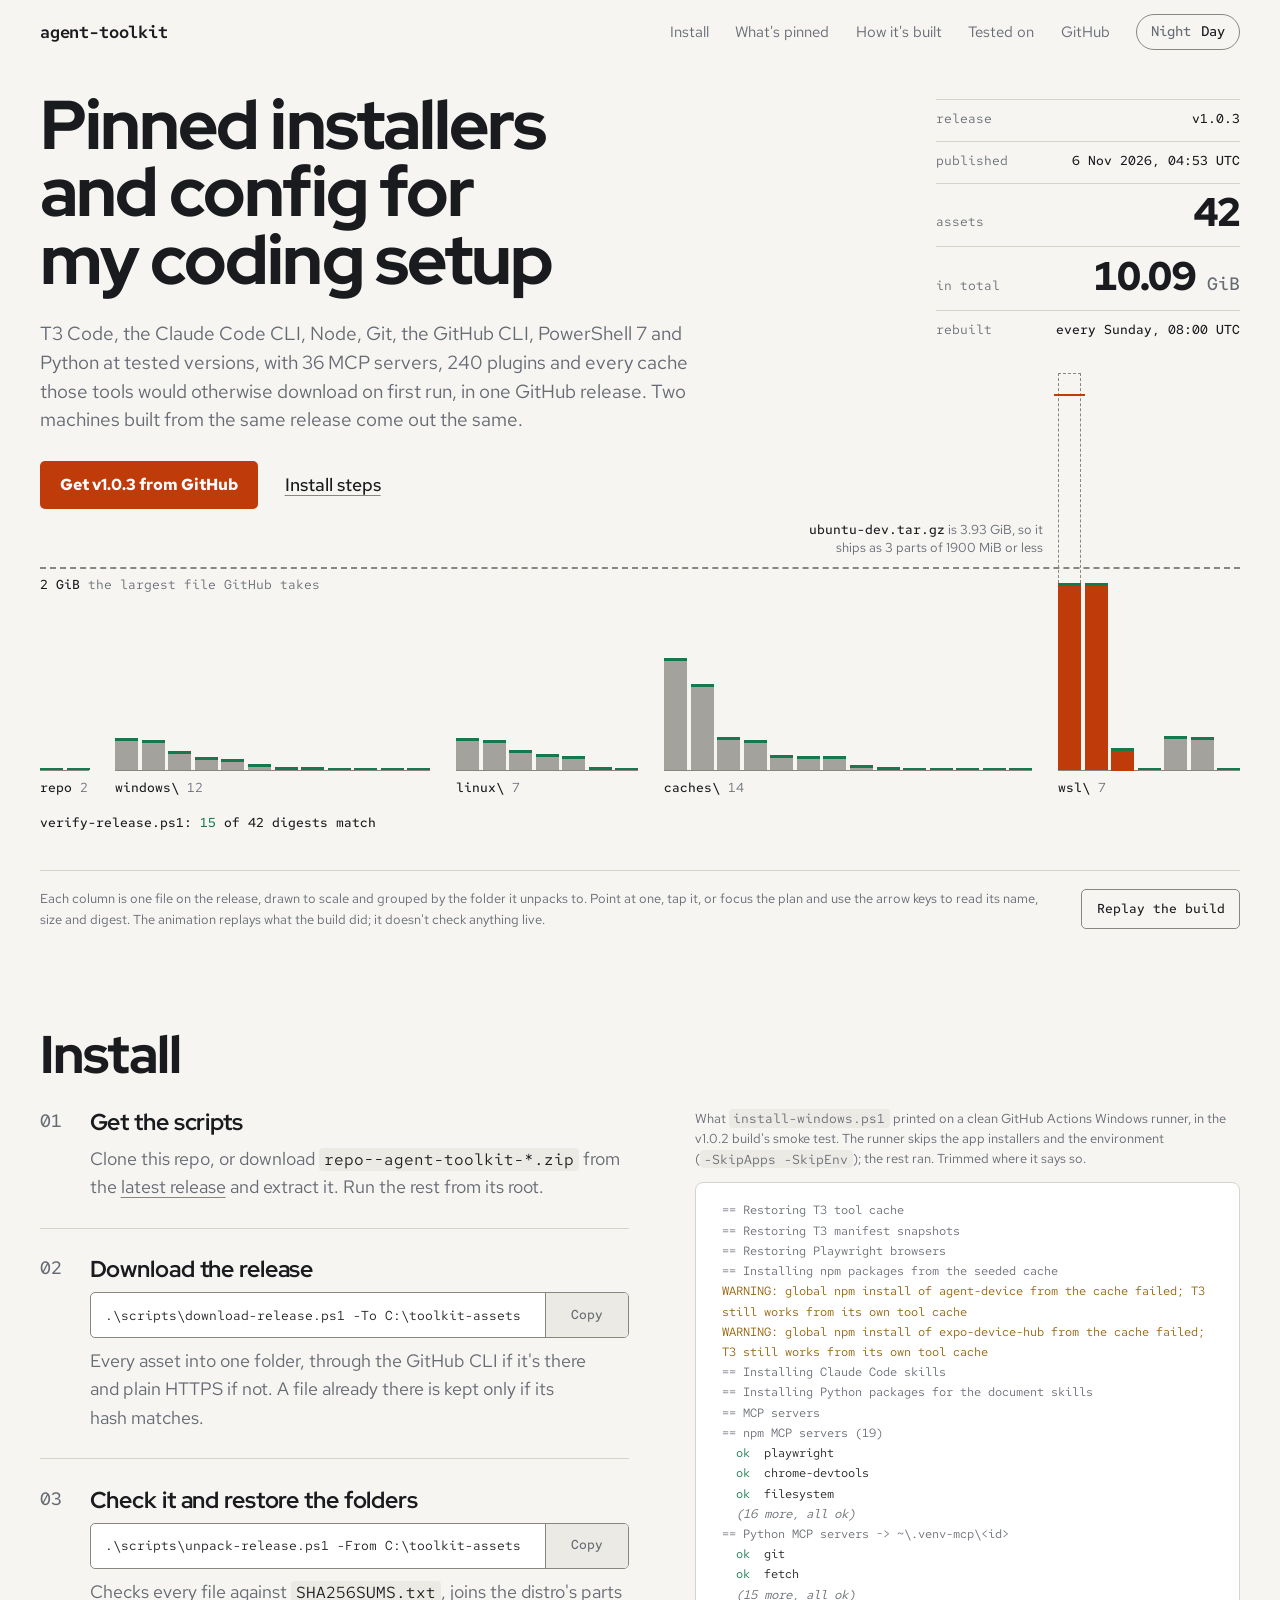
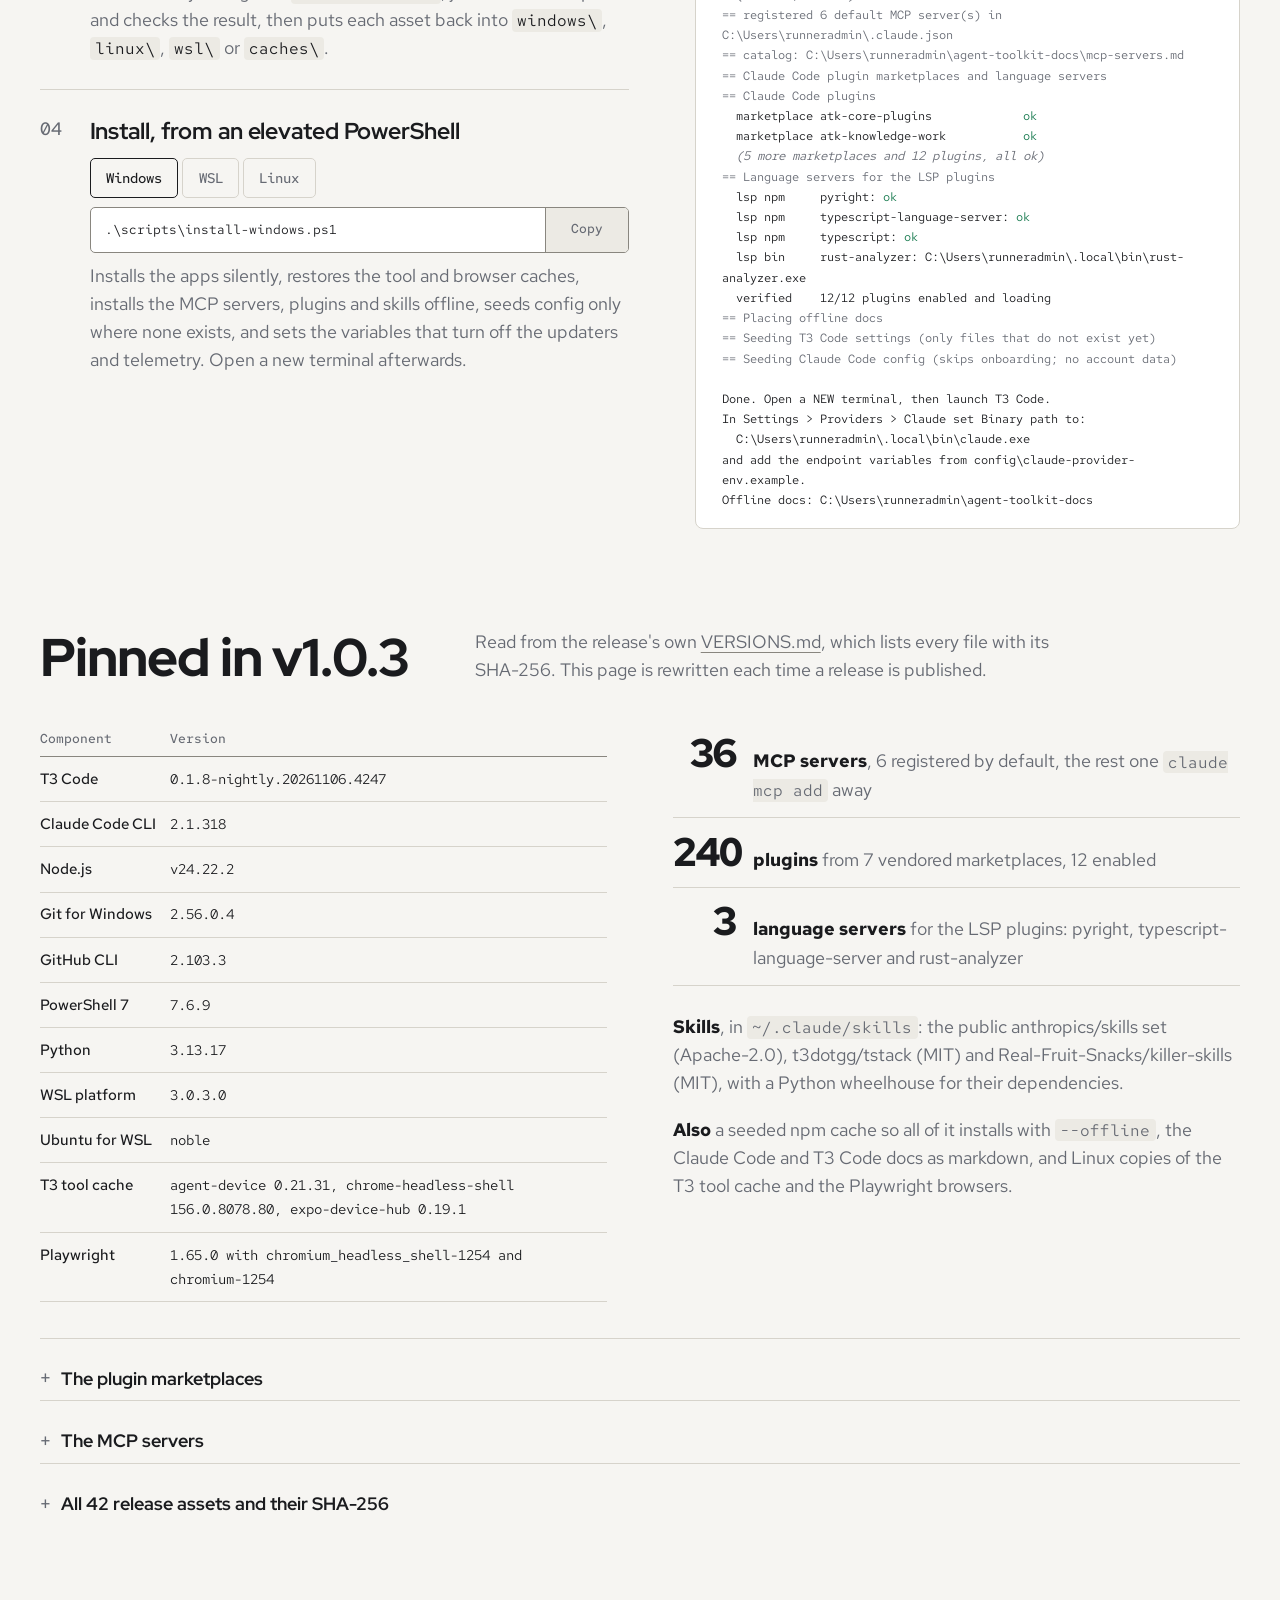
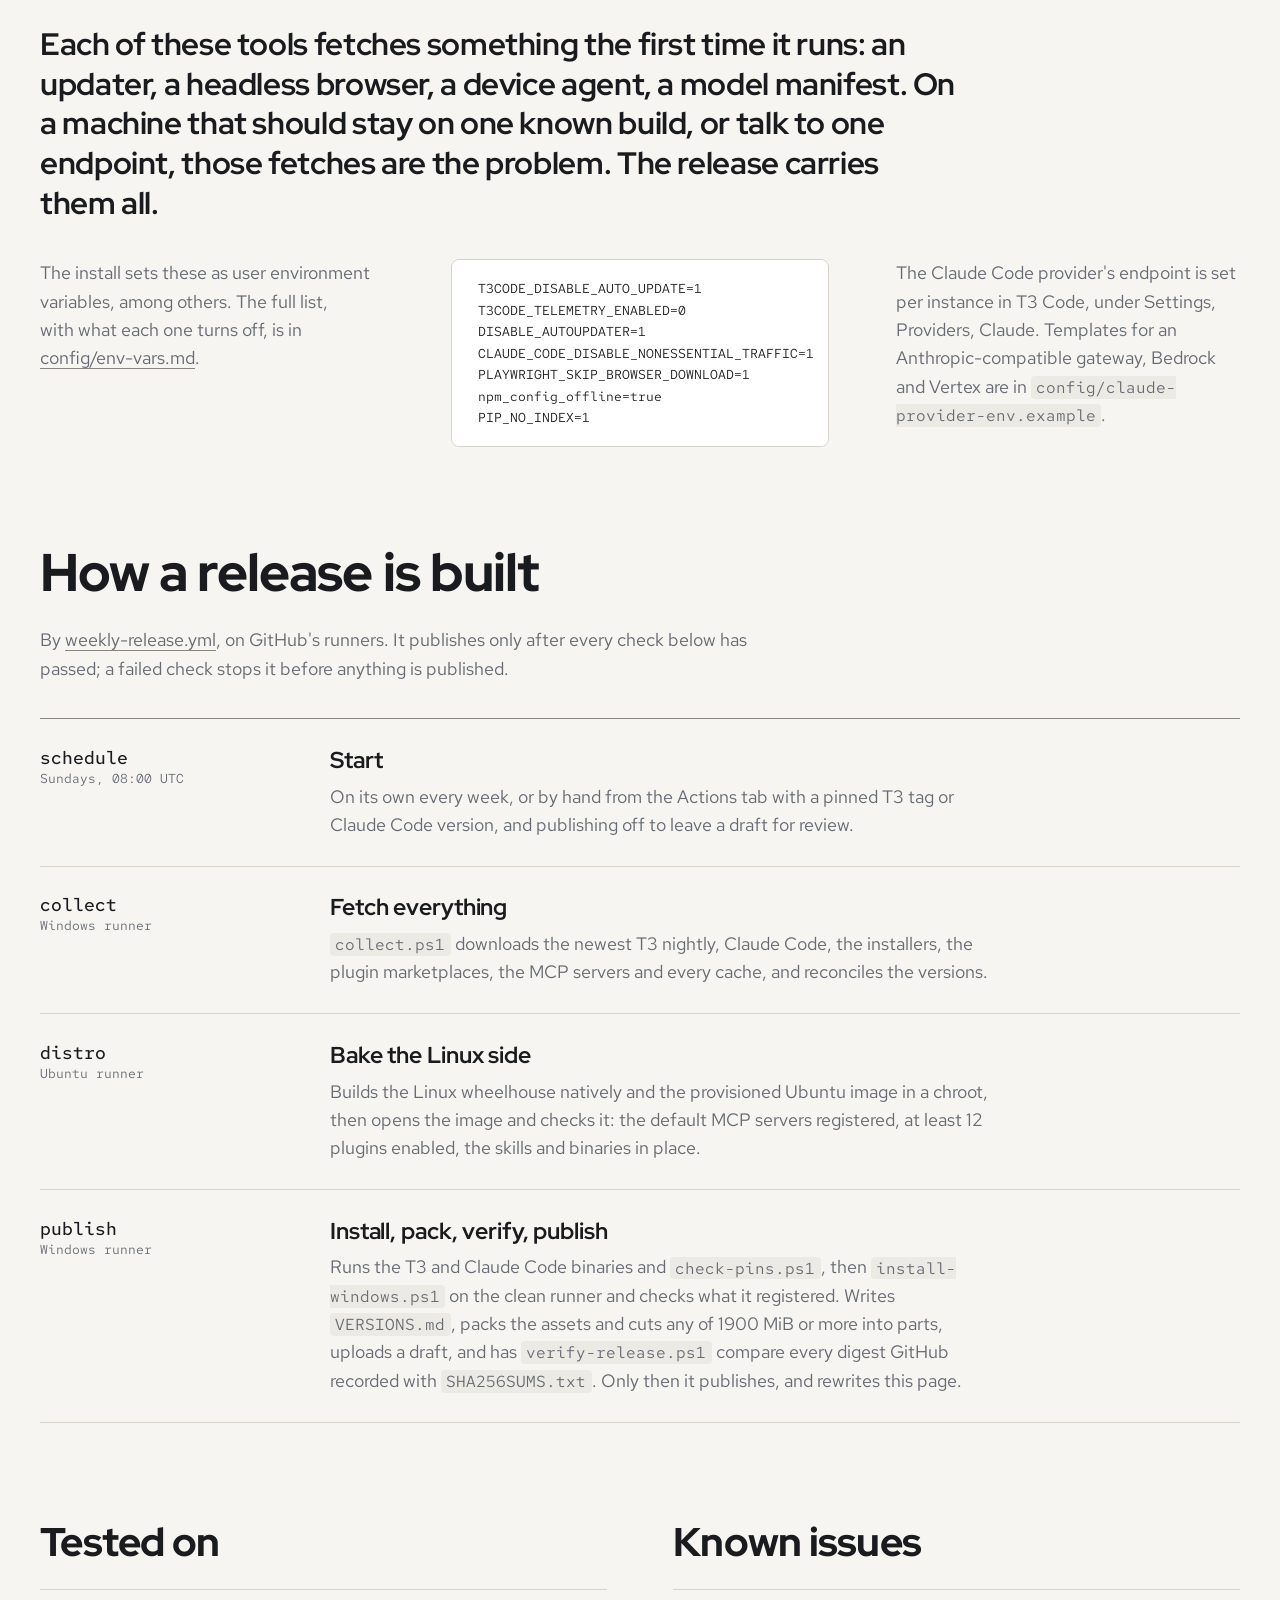
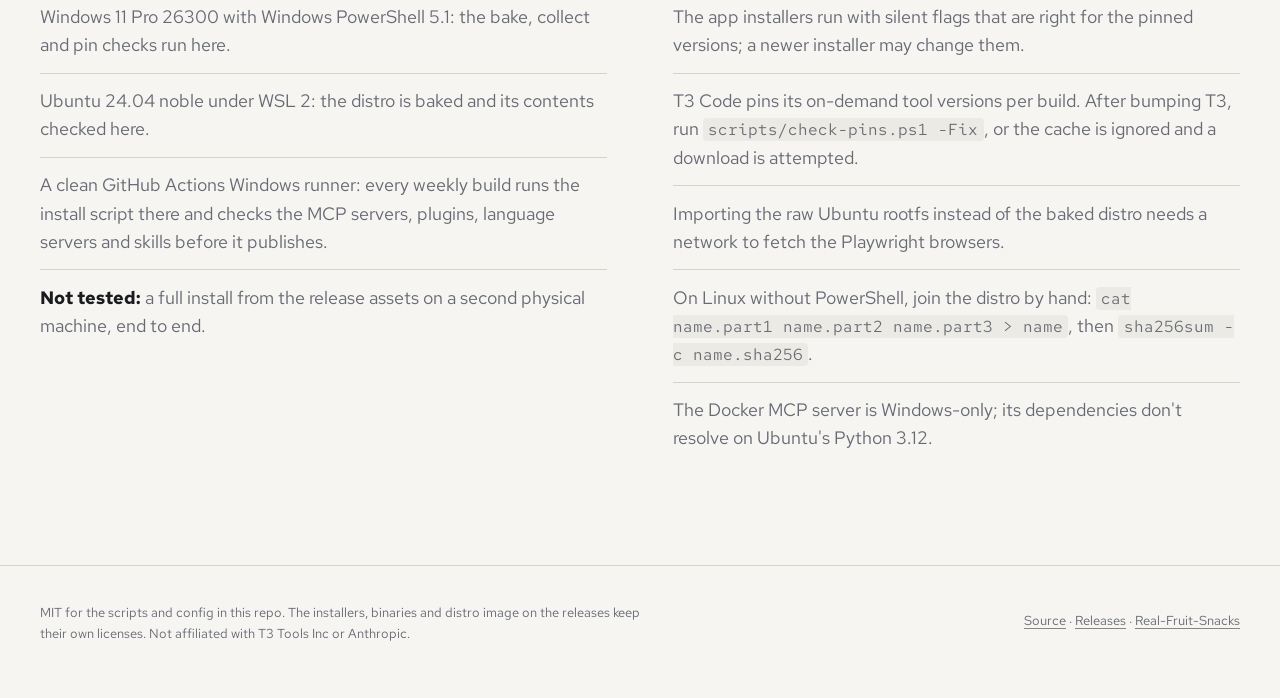
==== commit f02cae0b: "Page: point at v1.0.3" ====
--- a/docs/index.html
+++ b/docs/index.html
@@ -47,21 +47,21 @@
 </header>
 
 <main>
-<section class="hero" style="--head:1.973" aria-labelledby="title">
+<section class="hero" style="--head:1.9673" aria-labelledby="title">
   <div class="wrap">
     <div class="intro">
       <h1 id="title">Pinned installers and config for my coding&nbsp;setup</h1>
-      <p class="lede">T3 Code, the Claude Code CLI, Node, Git, the GitHub CLI, PowerShell&nbsp;7 and Python at tested versions, with <!-- gen:mcp-count -->36<!-- /gen:mcp-count --> MCP servers, <!-- gen:plugin-count -->239<!-- /gen:plugin-count --> plugins and every cache those tools would otherwise download on first run, in one GitHub release. Two machines built from the same release come out the same.</p>
-      <p class="acts"><!-- gen:get --><a class="get" href="https://github.com/Real-Fruit-Snacks/agent-toolkit/releases/tag/v1.0.2">Get v1.0.2 from GitHub</a><!-- /gen:get --> <a class="how" href="#install">Install steps</a></p>
+      <p class="lede">T3 Code, the Claude Code CLI, Node, Git, the GitHub CLI, PowerShell&nbsp;7 and Python at tested versions, with <!-- gen:mcp-count -->36<!-- /gen:mcp-count --> MCP servers, <!-- gen:plugin-count -->240<!-- /gen:plugin-count --> plugins and every cache those tools would otherwise download on first run, in one GitHub release. Two machines built from the same release come out the same.</p>
+      <p class="acts"><!-- gen:get --><a class="get" href="https://github.com/Real-Fruit-Snacks/agent-toolkit/releases/tag/v1.0.3">Get v1.0.3 from GitHub</a><!-- /gen:get --> <a class="how" href="#install">Install steps</a></p>
     </div>
 
     <dl class="label" aria-label="The latest release">
-      <!-- gen:label --><div><dt>release</dt><dd>v1.0.2</dd></div><div><dt>published</dt><dd><time datetime="2026-11-05T06:51Z">5 Nov 2026, 06:51 UTC</time></dd></div><div class="big"><dt>assets</dt><dd>41</dd></div><div class="big"><dt>in total</dt><dd>9.84<small>&nbsp;GiB</small></dd></div><!-- /gen:label -->
+      <!-- gen:label --><div><dt>release</dt><dd>v1.0.3</dd></div><div><dt>published</dt><dd><time datetime="2026-11-06T04:53Z">6 Nov 2026, 04:53 UTC</time></dd></div><div class="big"><dt>assets</dt><dd>42</dd></div><div class="big"><dt>in total</dt><dd>10.09<small>&nbsp;GiB</small></dd></div><!-- /gen:label -->
       <div><dt>rebuilt</dt><dd>every Sunday, 08:00&nbsp;UTC</dd></div>
     </dl>
 
     <figure class="plan run" id="plan">
-      <!-- gen:plan --><div class="stage" style="--head:1.973;grid-template-columns:1fr 1fr var(--gg) 1fr 1fr 1fr 1fr 1fr 1fr 1fr 1fr 1fr 1fr 1fr 1fr var(--gg) 1fr 1fr 1fr 1fr 1fr 1fr 1fr var(--gg) 1fr 1fr 1fr 1fr 1fr 1fr 1fr 1fr 1fr 1fr 1fr 1fr 1fr var(--gg) 1fr 1fr 1fr 1fr 1fr 1fr 1fr"><p class="limit"><span>2&nbsp;GiB</span> <span class="std">the largest file GitHub takes</span><span class="over" aria-hidden="true">ubuntu-dev.tar.gz is over it</span></p><p class="note" style="grid-column:1 / 39"><b>ubuntu-dev.tar.gz</b> is 3.95 GiB, so it ships as 3&nbsp;parts of 1900&nbsp;MiB or less</p><span class="ghost" style="grid-column:39;--h1:0.9277;--hw:1.973" aria-hidden="true"><i style="--at:0.9277"></i></span><ol class="cols" aria-hidden="true"><li class="col" style="--h:0.0004;--i:0;grid-column:1" data-n="repo--agent-toolkit-v1.0.2.zip" data-s="860 KiB" data-d="c90a29167b0c" data-to="the repo itself, for a machine without a clone"></li><li class="col" style="--h:0;--i:1;grid-column:2" data-n="SHA256SUMS.txt" data-s="3.9 KiB" data-d="324b2eec3037" data-to="the SHA-256 of every other asset"></li><li class="col" style="--h:0.1594;--i:2;grid-column:4" data-n="windows--claude-2.1.318-win32-x64.exe" data-s="327 MiB" data-d="b9aa5b08dc2c" data-to="goes to windows\claude-code\"></li><li class="col" style="--h:0.1358;--i:3;grid-column:5" data-n="windows--T3-Code-0.1.8-nightly.20261105.4205-x64.exe" data-s="278 MiB" data-d="0b01c19dca2f" data-to="goes to windows\"></li><li class="col" style="--h:0.0911;--i:4;grid-column:6" data-n="windows--T3-Code-0.1.8-nightly.20261105.4205-x64.zip" data-s="187 MiB" data-d="c1596d067a61" data-to="goes to windows\"></li><li class="col" style="--h:0.0547;--i:5;grid-column:7" data-n="windows--PowerShell-7.6.9-win-x64.msi" data-s="112 MiB" data-d="50d33c7494aa" data-to="goes to windows\"></li><li class="col" style="--h:0.0529;--i:6;grid-column:8" data-n="windows--t3-0.1.8-nightly.20261105.4205-win32-x64.zip" data-s="108 MiB" data-d="dc238d3cc5cd" data-to="goes to windows\"></li><li class="col" style="--h:0.0311;--i:7;grid-column:9" data-n="windows--Git-2.56.0.4-64-bit.exe" data-s="64 MiB" data-d="4961a4a8cc77" data-to="goes to windows\"></li><li class="col" style="--h:0.0155;--i:8;grid-column:10" data-n="windows--node-v24.22.2-x64.msi" data-s="32 MiB" data-d="9231bf64d19b" data-to="goes to windows\"></li><li class="col" style="--h:0.0139;--i:9;grid-column:11" data-n="windows--python-3.13.17-amd64.exe" data-s="29 MiB" data-d="5da012101ba2" data-to="goes to windows\"></li><li class="col" style="--h:0.0072;--i:10;grid-column:12" data-n="windows--gh_2.103.3_windows_amd64.msi" data-s="15 MiB" data-d="5073112b7abb" data-to="goes to windows\"></li><li class="col" style="--h:0;--i:11;grid-column:13" data-n="windows--SHASUMS256-node-v24.22.2.txt" data-s="3.1 KiB" data-d="aec92ae94529" data-to="goes to windows\"></li><li class="col" style="--h:0;--i:12;grid-column:14" data-n="windows--SHA256SUMS" data-s="571 bytes" data-d="92233746261c" data-to="goes to windows\"></li><li class="col" style="--h:0;--i:13;grid-column:15" data-n="windows--nightly.yml" data-s="436 bytes" data-d="a219b5027195" data-to="goes to windows\"></li><li class="col" style="--h:0.1573;--i:14;grid-column:17" data-n="linux--claude-2.1.318-linux-x64" data-s="322 MiB" data-d="708c77b204db" data-to="goes to linux\claude-code\"></li><li class="col" style="--h:0.151;--i:15;grid-column:18" data-n="linux--claude-2.1.318-linux-x64-musl" data-s="309 MiB" data-d="e6ff03823153" data-to="goes to linux\claude-code\"></li><li class="col" style="--h:0.0893;--i:16;grid-column:19" data-n="linux--T3-Code-0.1.8-nightly.20261105.4205-x86_64.AppImage" data-s="183 MiB" data-d="fbc5ebb0bae4" data-to="goes to linux\"></li><li class="col" style="--h:0.0748;--i:17;grid-column:20" data-n="linux--T3-Code-0.1.8-nightly.20261105.4205-amd64.deb" data-s="153 MiB" data-d="8a749230371d" data-to="goes to linux\"></li><li class="col" style="--h:0.0577;--i:18;grid-column:21" data-n="linux--t3-0.1.8-nightly.20261105.4205-linux-x64.tar.gz" data-s="118 MiB" data-d="a75235405d98" data-to="goes to linux\"></li><li class="col" style="--h:0.0149;--i:19;grid-column:22" data-n="linux--node-v24.22.2-linux-x64.tar.xz" data-s="31 MiB" data-d="48cc0e21e048" data-to="goes to linux\"></li><li class="col" style="--h:0.007;--i:20;grid-column:23" data-n="linux--gh_2.103.3_linux_amd64.deb" data-s="14 MiB" data-d="e3bafef96328" data-to="goes to linux\"></li><li class="col" style="--h:0.5655;--i:21;grid-column:25" data-n="caches--npm-cache.zip" data-s="1.13 GiB" data-d="ae0f0e5674a1" data-to="unzips to caches\npm-cache\"></li><li class="col" style="--h:0.4283;--i:22;grid-column:26" data-n="caches--pip-wheelhouse.zip" data-s="877 MiB" data-d="88f9545217b8" data-to="unzips to caches\pip-wheelhouse\"></li><li class="col" style="--h:0.1591;--i:23;grid-column:27" data-n="caches--playwright-browsers.zip" data-s="326 MiB" data-d="56df53d3ef87" data-to="unzips to caches\playwright-browsers\"></li><li class="col" style="--h:0.1429;--i:24;grid-column:28" data-n="caches--playwright-browsers-linux.zip" data-s="293 MiB" data-d="44398af58246" data-to="unzips to caches\playwright-browsers-linux\"></li><li class="col" style="--h:0.069;--i:25;grid-column:29" data-n="caches--t3-tools-win.zip" data-s="141 MiB" data-d="62d8d9109f9e" data-to="unzips to caches\t3-tools-win\"></li><li class="col" style="--h:0.0678;--i:26;grid-column:30" data-n="caches--t3-tools-linux.zip" data-s="139 MiB" data-d="caba236e09af" data-to="unzips to caches\t3-tools-linux\"></li><li class="col" style="--h:0.0264;--i:27;grid-column:31" data-n="caches--mcp-bin.zip" data-s="54 MiB" data-d="956a522783bd" data-to="unzips to caches\mcp-bin\"></li><li class="col" style="--h:0.0155;--i:28;grid-column:32" data-n="caches--lsp-bin.zip" data-s="32 MiB" data-d="8e41f89c4dae" data-to="unzips to caches\lsp-bin\"></li><li class="col" style="--h:0.0094;--i:29;grid-column:33" data-n="caches--claude-plugins.zip" data-s="19 MiB" data-d="ad44c02933f8" data-to="unzips to caches\claude-plugins\"></li><li class="col" style="--h:0.0063;--i:30;grid-column:34" data-n="caches--npm.zip" data-s="13 MiB" data-d="070a23df1065" data-to="unzips to caches\npm\"></li><li class="col" style="--h:0.002;--i:31;grid-column:35" data-n="caches--claude-skills.zip" data-s="4.2 MiB" data-d="493c7cceb6f9" data-to="unzips to caches\claude-skills\"></li><li class="col" style="--h:0.0016;--i:32;grid-column:36" data-n="caches--claude-code-docs.zip" data-s="3.2 MiB" data-d="448f5add69a7" data-to="unzips to caches\claude-code-docs\"></li><li class="col" style="--h:0.0001;--i:33;grid-column:37" data-n="caches--t3-userdata.zip" data-s="147 KiB" data-d="fc03e65eb56e" data-to="unzips to caches\t3-userdata\"></li><li class="col part" style="--h:0.9277;--i:34;grid-column:39;--dx:0;--dy:0;--hw:1.973" data-n="wsl--ubuntu-dev.tar.gz.part1" data-s="1.86 GiB" data-d="f65920ab965d" data-to="joined into wsl\ubuntu-dev.tar.gz"></li><li class="col part" style="--h:0.9277;--i:35;grid-column:40;--dx:1;--dy:0.9277;--hw:1.973" data-n="wsl--ubuntu-dev.tar.gz.part2" data-s="1.86 GiB" data-d="0307385c58a3" data-to="joined into wsl\ubuntu-dev.tar.gz"></li><li class="col part" style="--h:0.1176;--i:36;grid-column:41;--dx:2;--dy:1.8555;--hw:1.973" data-n="wsl--ubuntu-dev.tar.gz.part3" data-s="241 MiB" data-d="c82474cd212d" data-to="joined into wsl\ubuntu-dev.tar.gz"></li><li class="col" style="--h:0;--i:37;grid-column:42" data-n="wsl--ubuntu-dev.tar.gz.sha256" data-s="88 bytes" data-d="02c23d9510b7" data-to="checks the joined ubuntu-dev.tar.gz"></li><li class="col" style="--h:0.1712;--i:38;grid-column:43" data-n="wsl--wsl.3.0.3.0.x64.msi" data-s="351 MiB" data-d="ae9772869742" data-to="goes to wsl\"></li><li class="col" style="--h:0.1661;--i:39;grid-column:44" data-n="wsl--ubuntu-noble-wsl-amd64-wsl.rootfs.tar.gz" data-s="340 MiB" data-d="8251e27ffff3" data-to="goes to wsl\"></li><li class="col" style="--h:0;--i:40;grid-column:45" data-n="wsl--ubuntu-noble-SHA256SUMS" data-s="642 bytes" data-d="337176fdeda3" data-to="goes to wsl\"></li></ol><ol class="groups" aria-hidden="true"><li style="grid-column:1 / 3"><b>repo</b> <span>2</span></li><li style="grid-column:4 / 16"><b>windows\</b> <span>12</span></li><li style="grid-column:17 / 24"><b>linux\</b> <span>7</span></li><li style="grid-column:25 / 38"><b>caches\</b> <span>13</span></li><li style="grid-column:39 / 46"><b>wsl\</b> <span>7</span></li></ol></div><div class="plan-foot" data-pack="Packing v1.0.2: 41 assets, 9.84 GiB" data-done="Release v1.0.2 is consistent: 41 assets, digests match SHA256SUMS.txt." data-over="ubuntu-dev.tar.gz is 3.95 GiB: over GitHub&#x27;s 2 GiB limit" data-split="package-release.ps1 cuts it into 3 parts, plus a .sha256 to check the join" data-count="41"><p class="readout" id="readout" aria-live="polite">Release v1.0.2 is consistent: 41 assets, digests match SHA256SUMS.txt.</p></div><!-- /gen:plan -->
+      <!-- gen:plan --><div class="stage" style="--head:1.9673;grid-template-columns:1fr 1fr var(--gg) 1fr 1fr 1fr 1fr 1fr 1fr 1fr 1fr 1fr 1fr 1fr 1fr var(--gg) 1fr 1fr 1fr 1fr 1fr 1fr 1fr var(--gg) 1fr 1fr 1fr 1fr 1fr 1fr 1fr 1fr 1fr 1fr 1fr 1fr 1fr 1fr var(--gg) 1fr 1fr 1fr 1fr 1fr 1fr 1fr"><p class="limit"><span>2&nbsp;GiB</span> <span class="std">the largest file GitHub takes</span><span class="over" aria-hidden="true">ubuntu-dev.tar.gz is over it</span></p><p class="note" style="grid-column:1 / 40"><b>ubuntu-dev.tar.gz</b> is 3.93 GiB, so it ships as 3&nbsp;parts of 1900&nbsp;MiB or less</p><span class="ghost" style="grid-column:40;--h1:0.9277;--hw:1.9673" aria-hidden="true"><i style="--at:0.9277"></i></span><ol class="cols" aria-hidden="true"><li class="col" style="--h:0.0004;--i:0;grid-column:1" data-n="repo--agent-toolkit-v1.0.3.zip" data-s="874 KiB" data-d="7ca5661559c5" data-to="the repo itself, for a machine without a clone"></li><li class="col" style="--h:0;--i:1;grid-column:2" data-n="SHA256SUMS.txt" data-s="4.0 KiB" data-d="b4aec9d6e871" data-to="the SHA-256 of every other asset"></li><li class="col" style="--h:0.1594;--i:2;grid-column:4" data-n="windows--claude-2.1.318-win32-x64.exe" data-s="327 MiB" data-d="b9aa5b08dc2c" data-to="goes to windows\claude-code\"></li><li class="col" style="--h:0.1507;--i:3;grid-column:5" data-n="windows--T3-Code-0.1.8-nightly.20261106.4247-x64.exe" data-s="309 MiB" data-d="77bc8f3a73cb" data-to="goes to windows\"></li><li class="col" style="--h:0.0922;--i:4;grid-column:6" data-n="windows--T3-Code-0.1.8-nightly.20261106.4247-x64.zip" data-s="189 MiB" data-d="d00e146fca29" data-to="goes to windows\"></li><li class="col" style="--h:0.0626;--i:5;grid-column:7" data-n="windows--t3-0.1.8-nightly.20261106.4247-win32-x64.zip" data-s="128 MiB" data-d="3bcd2539edc0" data-to="goes to windows\"></li><li class="col" style="--h:0.0547;--i:6;grid-column:8" data-n="windows--PowerShell-7.6.9-win-x64.msi" data-s="112 MiB" data-d="50d33c7494aa" data-to="goes to windows\"></li><li class="col" style="--h:0.0311;--i:7;grid-column:9" data-n="windows--Git-2.56.0.4-64-bit.exe" data-s="64 MiB" data-d="4961a4a8cc77" data-to="goes to windows\"></li><li class="col" style="--h:0.0155;--i:8;grid-column:10" data-n="windows--node-v24.22.2-x64.msi" data-s="32 MiB" data-d="9231bf64d19b" data-to="goes to windows\"></li><li class="col" style="--h:0.0139;--i:9;grid-column:11" data-n="windows--python-3.13.17-amd64.exe" data-s="29 MiB" data-d="5da012101ba2" data-to="goes to windows\"></li><li class="col" style="--h:0.0072;--i:10;grid-column:12" data-n="windows--gh_2.103.3_windows_amd64.msi" data-s="15 MiB" data-d="5073112b7abb" data-to="goes to windows\"></li><li class="col" style="--h:0;--i:11;grid-column:13" data-n="windows--SHASUMS256-node-v24.22.2.txt" data-s="3.1 KiB" data-d="aec92ae94529" data-to="goes to windows\"></li><li class="col" style="--h:0;--i:12;grid-column:14" data-n="windows--SHA256SUMS" data-s="571 bytes" data-d="2fc000c34e73" data-to="goes to windows\"></li><li class="col" style="--h:0;--i:13;grid-column:15" data-n="windows--nightly.yml" data-s="436 bytes" data-d="cb2002ecf432" data-to="goes to windows\"></li><li class="col" style="--h:0.1573;--i:14;grid-column:17" data-n="linux--claude-2.1.318-linux-x64" data-s="322 MiB" data-d="708c77b204db" data-to="goes to linux\claude-code\"></li><li class="col" style="--h:0.151;--i:15;grid-column:18" data-n="linux--claude-2.1.318-linux-x64-musl" data-s="309 MiB" data-d="e6ff03823153" data-to="goes to linux\claude-code\"></li><li class="col" style="--h:0.0984;--i:16;grid-column:19" data-n="linux--T3-Code-0.1.8-nightly.20261106.4247-x86_64.AppImage" data-s="202 MiB" data-d="d64eb31f4ecc" data-to="goes to linux\"></li><li class="col" style="--h:0.0806;--i:17;grid-column:20" data-n="linux--T3-Code-0.1.8-nightly.20261106.4247-amd64.deb" data-s="165 MiB" data-d="d93803501f14" data-to="goes to linux\"></li><li class="col" style="--h:0.0689;--i:18;grid-column:21" data-n="linux--t3-0.1.8-nightly.20261106.4247-linux-x64.tar.gz" data-s="141 MiB" data-d="d547c7fd0e34" data-to="goes to linux\"></li><li class="col" style="--h:0.0149;--i:19;grid-column:22" data-n="linux--node-v24.22.2-linux-x64.tar.xz" data-s="31 MiB" data-d="48cc0e21e048" data-to="goes to linux\"></li><li class="col" style="--h:0.007;--i:20;grid-column:23" data-n="linux--gh_2.103.3_linux_amd64.deb" data-s="14 MiB" data-d="e3bafef96328" data-to="goes to linux\"></li><li class="col" style="--h:0.5563;--i:21;grid-column:25" data-n="caches--npm-cache.zip" data-s="1.11 GiB" data-d="a1c90bc5c86f" data-to="unzips to caches\npm-cache\"></li><li class="col" style="--h:0.4284;--i:22;grid-column:26" data-n="caches--pip-wheelhouse.zip" data-s="877 MiB" data-d="f9b02bedf941" data-to="unzips to caches\pip-wheelhouse\"></li><li class="col" style="--h:0.1658;--i:23;grid-column:27" data-n="caches--playwright-browsers.zip" data-s="340 MiB" data-d="14adb6316042" data-to="unzips to caches\playwright-browsers\"></li><li class="col" style="--h:0.1491;--i:24;grid-column:28" data-n="caches--playwright-browsers-linux.zip" data-s="305 MiB" data-d="5dc9ca0df734" data-to="unzips to caches\playwright-browsers-linux\"></li><li class="col" style="--h:0.0761;--i:25;grid-column:29" data-n="caches--killer-skills.zip" data-s="156 MiB" data-d="9dcaf75b1013" data-to="unzips to caches\killer-skills\"></li><li class="col" style="--h:0.069;--i:26;grid-column:30" data-n="caches--t3-tools-win.zip" data-s="141 MiB" data-d="c6a192e93855" data-to="unzips to caches\t3-tools-win\"></li><li class="col" style="--h:0.0678;--i:27;grid-column:31" data-n="caches--t3-tools-linux.zip" data-s="139 MiB" data-d="164e6494a8c6" data-to="unzips to caches\t3-tools-linux\"></li><li class="col" style="--h:0.0264;--i:28;grid-column:32" data-n="caches--mcp-bin.zip" data-s="54 MiB" data-d="3758459b969c" data-to="unzips to caches\mcp-bin\"></li><li class="col" style="--h:0.0155;--i:29;grid-column:33" data-n="caches--lsp-bin.zip" data-s="32 MiB" data-d="f2857d61c9a8" data-to="unzips to caches\lsp-bin\"></li><li class="col" style="--h:0.0095;--i:30;grid-column:34" data-n="caches--claude-plugins.zip" data-s="19 MiB" data-d="05f156166d64" data-to="unzips to caches\claude-plugins\"></li><li class="col" style="--h:0.0063;--i:31;grid-column:35" data-n="caches--npm.zip" data-s="13 MiB" data-d="7a531a07dcdb" data-to="unzips to caches\npm\"></li><li class="col" style="--h:0.0021;--i:32;grid-column:36" data-n="caches--claude-skills.zip" data-s="4.3 MiB" data-d="814f6afde5f3" data-to="unzips to caches\claude-skills\"></li><li class="col" style="--h:0.0015;--i:33;grid-column:37" data-n="caches--claude-code-docs.zip" data-s="3.1 MiB" data-d="37017253c828" data-to="unzips to caches\claude-code-docs\"></li><li class="col" style="--h:0.0001;--i:34;grid-column:38" data-n="caches--t3-userdata.zip" data-s="147 KiB" data-d="3591cbe2c96d" data-to="unzips to caches\t3-userdata\"></li><li class="col part" style="--h:0.9277;--i:35;grid-column:40;--dx:0;--dy:0;--hw:1.9673" data-n="wsl--ubuntu-dev.tar.gz.part1" data-s="1.86 GiB" data-d="31cd0a6d41f6" data-to="joined into wsl\ubuntu-dev.tar.gz"></li><li class="col part" style="--h:0.9277;--i:36;grid-column:41;--dx:1;--dy:0.9277;--hw:1.9673" data-n="wsl--ubuntu-dev.tar.gz.part2" data-s="1.86 GiB" data-d="bf4f14617c42" data-to="joined into wsl\ubuntu-dev.tar.gz"></li><li class="col part" style="--h:0.1118;--i:37;grid-column:42;--dx:2;--dy:1.8555;--hw:1.9673" data-n="wsl--ubuntu-dev.tar.gz.part3" data-s="229 MiB" data-d="7ac0945d130a" data-to="joined into wsl\ubuntu-dev.tar.gz"></li><li class="col" style="--h:0;--i:38;grid-column:43" data-n="wsl--ubuntu-dev.tar.gz.sha256" data-s="88 bytes" data-d="110191bd6cae" data-to="checks the joined ubuntu-dev.tar.gz"></li><li class="col" style="--h:0.1712;--i:39;grid-column:44" data-n="wsl--wsl.3.0.3.0.x64.msi" data-s="351 MiB" data-d="ae9772869742" data-to="goes to wsl\"></li><li class="col" style="--h:0.1661;--i:40;grid-column:45" data-n="wsl--ubuntu-noble-wsl-amd64-wsl.rootfs.tar.gz" data-s="340 MiB" data-d="8251e27ffff3" data-to="goes to wsl\"></li><li class="col" style="--h:0;--i:41;grid-column:46" data-n="wsl--ubuntu-noble-SHA256SUMS" data-s="642 bytes" data-d="337176fdeda3" data-to="goes to wsl\"></li></ol><ol class="groups" aria-hidden="true"><li style="grid-column:1 / 3"><b>repo</b> <span>2</span></li><li style="grid-column:4 / 16"><b>windows\</b> <span>12</span></li><li style="grid-column:17 / 24"><b>linux\</b> <span>7</span></li><li style="grid-column:25 / 39"><b>caches\</b> <span>14</span></li><li style="grid-column:40 / 47"><b>wsl\</b> <span>7</span></li></ol></div><div class="plan-foot" data-pack="Packing v1.0.3: 42 assets, 10.09 GiB" data-done="Release v1.0.3 is consistent: 42 assets, digests match SHA256SUMS.txt." data-over="ubuntu-dev.tar.gz is 3.93 GiB: over GitHub&#x27;s 2 GiB limit" data-split="package-release.ps1 cuts it into 3 parts, plus a .sha256 to check the join" data-count="42"><p class="readout" id="readout" aria-live="polite">Release v1.0.3 is consistent: 42 assets, digests match SHA256SUMS.txt.</p></div><!-- /gen:plan -->
       <figcaption>
         <span>Each column is one file on the release, drawn to scale and grouped by the folder it unpacks to. Point at one, tap it, or focus the plan and use the arrow keys to read its name, size and digest. The animation replays what the build did; it doesn't check anything live.</span>
         <button class="replay" type="button" id="replay">Replay the build</button>
@@ -161,21 +161,21 @@
 <section class="whats" id="whats">
   <div class="wrap">
     <div class="whats-head">
-      <h2>Pinned in v1.0.2</h2>
+      <h2>Pinned in v1.0.3</h2>
       <p>Read from the release's own <a href="https://github.com/Real-Fruit-Snacks/agent-toolkit/blob/main/VERSIONS.md">VERSIONS.md</a>, which lists every file with its SHA-256. This page is rewritten each time a release is published.</p>
     </div>
     <div class="whats-grid">
       <table class="pins">
         <caption class="sr-only">Pinned versions</caption>
         <thead><tr><th scope="col">Component</th><th scope="col">Version</th></tr></thead>
-        <!-- gen:pins --><tbody><tr><th scope="row">T3 Code</th><td><code>0.1.8-nightly.20261105.4205</code></td></tr><tr><th scope="row">Claude Code CLI</th><td><code>2.1.318</code></td></tr><tr><th scope="row">Node.js</th><td><code>v24.22.2</code></td></tr><tr><th scope="row">Git for Windows</th><td><code>2.56.0.4</code></td></tr><tr><th scope="row">GitHub CLI</th><td><code>2.103.3</code></td></tr><tr><th scope="row">PowerShell 7</th><td><code>7.6.9</code></td></tr><tr><th scope="row">Python</th><td><code>3.13.17</code></td></tr><tr><th scope="row">WSL platform</th><td><code>3.0.3.0</code></td></tr><tr><th scope="row">Ubuntu for WSL</th><td><code>noble</code></td></tr><tr><th scope="row">T3 tool cache</th><td><code>agent-device 0.21.31, chrome-headless-shell 156.0.8078.80, expo-device-hub 0.19.1</code></td></tr><tr><th scope="row">Playwright</th><td><code>1.64.1 with chromium_headless_shell-1248 and chromium-1248</code></td></tr></tbody><!-- /gen:pins -->
+        <!-- gen:pins --><tbody><tr><th scope="row">T3 Code</th><td><code>0.1.8-nightly.20261106.4247</code></td></tr><tr><th scope="row">Claude Code CLI</th><td><code>2.1.318</code></td></tr><tr><th scope="row">Node.js</th><td><code>v24.22.2</code></td></tr><tr><th scope="row">Git for Windows</th><td><code>2.56.0.4</code></td></tr><tr><th scope="row">GitHub CLI</th><td><code>2.103.3</code></td></tr><tr><th scope="row">PowerShell 7</th><td><code>7.6.9</code></td></tr><tr><th scope="row">Python</th><td><code>3.13.17</code></td></tr><tr><th scope="row">WSL platform</th><td><code>3.0.3.0</code></td></tr><tr><th scope="row">Ubuntu for WSL</th><td><code>noble</code></td></tr><tr><th scope="row">T3 tool cache</th><td><code>agent-device 0.21.31, chrome-headless-shell 156.0.8078.80, expo-device-hub 0.19.1</code></td></tr><tr><th scope="row">Playwright</th><td><code>1.65.0 with chromium_headless_shell-1254 and chromium-1254</code></td></tr></tbody><!-- /gen:pins -->
       </table>
       <div class="bundle">
         <ul class="qtys">
-          <!-- gen:counts --><li><b class="qty">36</b><span><strong>MCP servers</strong>, 6 registered by default, the rest one <code>claude mcp add</code> away</span></li><li><b class="qty">239</b><span><strong>plugins</strong> from 7 vendored marketplaces, 12 enabled</span></li><!-- /gen:counts -->
+          <!-- gen:counts --><li><b class="qty">36</b><span><strong>MCP servers</strong>, 6 registered by default, the rest one <code>claude mcp add</code> away</span></li><li><b class="qty">240</b><span><strong>plugins</strong> from 7 vendored marketplaces, 12 enabled</span></li><!-- /gen:counts -->
           <li><b class="qty">3</b><span><strong>language servers</strong> for the LSP plugins: pyright, typescript-language-server and rust-analyzer</span></li>
         </ul>
-        <p><strong>Skills</strong>, in <code>~/.claude/skills</code>: <!-- gen:skills -->the public anthropics/skills set (Apache-2.0), t3dotgg/tstack (MIT) and killer-council from skills/ in this repo (MIT)<!-- /gen:skills -->, with a Python wheelhouse for their dependencies.</p>
+        <p><strong>Skills</strong>, in <code>~/.claude/skills</code>: <!-- gen:skills -->the public anthropics/skills set (Apache-2.0), t3dotgg/tstack (MIT) and Real-Fruit-Snacks/killer-skills (MIT)<!-- /gen:skills -->, with a Python wheelhouse for their dependencies.</p>
         <p><strong>Also</strong> a seeded npm cache so all of it installs with <code>--offline</code>, the Claude Code and T3 Code docs as markdown, and Linux copies of the T3 tool cache and the Playwright browsers.</p>
       </div>
     </div>
@@ -185,7 +185,7 @@
       <p>Vendored, so they install and load offline. Their remote MCP connectors are turned off; each marketplace's <code>VENDORED.md</code> says what changed. Three are renamed with an <code>atk-</code> prefix because Claude Code reserves the upstream names for copies loaded from GitHub. Browse and enable the rest with <code>/plugin</code>.</p>
       <div class="scroll"><table>
         <thead><tr><th scope="col">Marketplace</th><th scope="col">Upstream</th><th scope="col" class="n">Plugins</th><th scope="col">Enabled</th></tr></thead>
-        <!-- gen:markets --><tbody><tr><th scope="row"><code>atk-core-plugins</code></th><td>anthropics/claude-plugins-official</td><td class="n">49</td><td>feature-dev, code-review, pr-review-toolkit, commit-commands, code-simplifier, claude-md-management, security-guidance, pyright-lsp, typescript-lsp, rust-analyzer-lsp</td></tr><tr><th scope="row"><code>atk-knowledge-work</code></th><td>anthropics/knowledge-work-plugins</td><td class="n">22</td><td>engineering</td></tr><tr><th scope="row"><code>superpowers-dev</code></th><td>obra/superpowers</td><td class="n">1</td><td>superpowers</td></tr><tr><th scope="row"><code>claude-code-workflows</code></th><td>wshobson/agents</td><td class="n">92</td><td>none</td></tr><tr><th scope="row"><code>voltagent-subagents</code></th><td>VoltAgent/awesome-claude-code-subagents</td><td class="n">10</td><td>none</td></tr><tr><th scope="row"><code>trailofbits</code></th><td>trailofbits/skills</td><td class="n">46</td><td>none</td></tr><tr><th scope="row"><code>atk-financial-services</code></th><td>anthropics/financial-services</td><td class="n">19</td><td>none</td></tr></tbody><!-- /gen:markets -->
+        <!-- gen:markets --><tbody><tr><th scope="row"><code>atk-core-plugins</code></th><td>anthropics/claude-plugins-official</td><td class="n">50</td><td>feature-dev, code-review, pr-review-toolkit, commit-commands, code-simplifier, claude-md-management, security-guidance, pyright-lsp, typescript-lsp, rust-analyzer-lsp</td></tr><tr><th scope="row"><code>atk-knowledge-work</code></th><td>anthropics/knowledge-work-plugins</td><td class="n">22</td><td>engineering</td></tr><tr><th scope="row"><code>superpowers-dev</code></th><td>obra/superpowers</td><td class="n">1</td><td>superpowers</td></tr><tr><th scope="row"><code>claude-code-workflows</code></th><td>wshobson/agents</td><td class="n">92</td><td>none</td></tr><tr><th scope="row"><code>voltagent-subagents</code></th><td>VoltAgent/awesome-claude-code-subagents</td><td class="n">10</td><td>none</td></tr><tr><th scope="row"><code>trailofbits</code></th><td>trailofbits/skills</td><td class="n">46</td><td>none</td></tr><tr><th scope="row"><code>atk-financial-services</code></th><td>anthropics/financial-services</td><td class="n">19</td><td>none</td></tr></tbody><!-- /gen:markets -->
       </table></div>
     </details>
     <details class="more">
@@ -194,11 +194,11 @@
       <div class="mcp"><!-- gen:mcp --><p><span class="k">From npm</span> <b>playwright</b>, chrome-devtools, filesystem, <b>memory</b>, <b>sequential-thinking</b>, <b>desktop-commander</b>, dbhub, mongodb, kubernetes, gitlab, task-master, mcp-remote, inspector, jetbrains, nx, azure-devops, code-runner, sentry, pdf</p><p><span class="k">From PyPI</span> git, <b>fetch</b>, time, <b>markitdown</b>, atlassian, serena, redis, duckdb, word, powerpoint, excel, jupyter, prometheus, docker, semgrep</p><p><span class="k">As binaries</span> github, grafana</p><!-- /gen:mcp --></div>
     </details>
     <details class="more">
-      <summary>All <!-- gen:asset-count -->41<!-- /gen:asset-count --> release assets and their SHA-256</summary>
+      <summary>All <!-- gen:asset-count -->42<!-- /gen:asset-count --> release assets and their SHA-256</summary>
       <p>The same digests GitHub records for each upload; <code>verify-release.ps1</code> checks them against the release's <code>SHA256SUMS.txt</code> before anything is published.</p>
       <div class="scroll"><table class="assets">
         <thead><tr><th scope="col">Asset</th><th scope="col" class="n">Size</th><th scope="col">SHA-256</th></tr></thead>
-        <!-- gen:assets --><tbody><tr><td><code>repo--agent-toolkit-v1.0.2.zip</code></td><td class="n">860 KiB</td><td><code class="sha">c90a29167b0c3081af066291a394c899b771cf4edc98404b460950597936170f</code></td></tr><tr><td><code>SHA256SUMS.txt</code></td><td class="n">3.9 KiB</td><td><code class="sha">324b2eec303738802d086d6050fef4201b29ff531dac2862ac86a70878174ec2</code></td></tr><tr><td><code>windows--claude-2.1.318-win32-x64.exe</code></td><td class="n">327 MiB</td><td><code class="sha">b9aa5b08dc2cc46ea77d334dce792d1b8fdbb3a43bb290efdebdc905b1181082</code></td></tr><tr><td><code>windows--T3-Code-0.1.8-nightly.20261105.4205-x64.exe</code></td><td class="n">278 MiB</td><td><code class="sha">0b01c19dca2f2181e2dd6c1697679d1c1aae83216c13f4565adca90d4a0d9897</code></td></tr><tr><td><code>windows--T3-Code-0.1.8-nightly.20261105.4205-x64.zip</code></td><td class="n">187 MiB</td><td><code class="sha">c1596d067a61c6de32c9917f40f53215d7afa79dcef8321d73b89f0a9a327c3d</code></td></tr><tr><td><code>windows--PowerShell-7.6.9-win-x64.msi</code></td><td class="n">112 MiB</td><td><code class="sha">50d33c7494aaf82b987cfd4de3f232d04f91fdd4c0deeca8a669cced3e7cf8f9</code></td></tr><tr><td><code>windows--t3-0.1.8-nightly.20261105.4205-win32-x64.zip</code></td><td class="n">108 MiB</td><td><code class="sha">dc238d3cc5cd4add19c4dd336623c6bbdaf381fad3781c06042fa747f9bc59df</code></td></tr><tr><td><code>windows--Git-2.56.0.4-64-bit.exe</code></td><td class="n">64 MiB</td><td><code class="sha">4961a4a8cc778d8b6e00a5819e5fe4d078b754555aff7aedc2d77a5d74c2de80</code></td></tr><tr><td><code>windows--node-v24.22.2-x64.msi</code></td><td class="n">32 MiB</td><td><code class="sha">9231bf64d19bef391dd5ee8af65411d3799c3c44a842d2320849cc1da60b6b6d</code></td></tr><tr><td><code>windows--python-3.13.17-amd64.exe</code></td><td class="n">29 MiB</td><td><code class="sha">5da012101ba2e17113a9a1cd901e9ce1441086f2b7ecb5de06ec94163899a190</code></td></tr><tr><td><code>windows--gh_2.103.3_windows_amd64.msi</code></td><td class="n">15 MiB</td><td><code class="sha">5073112b7abb5ffbba24b76aee7e89269af531218c0a42751f5f0bfb6440c2cc</code></td></tr><tr><td><code>windows--SHASUMS256-node-v24.22.2.txt</code></td><td class="n">3.1 KiB</td><td><code class="sha">aec92ae945293821c22aed4c37b97741688254bac353b861fc9fb25b81ce4567</code></td></tr><tr><td><code>windows--SHA256SUMS</code></td><td class="n">571 bytes</td><td><code class="sha">92233746261cf03422a42263e0630cb3651747951cd315af92d1079add0c9e47</code></td></tr><tr><td><code>windows--nightly.yml</code></td><td class="n">436 bytes</td><td><code class="sha">a219b50271959d2e66924c4883c91d03f70a0578a2b5550b1b0a48b74815a6ef</code></td></tr><tr><td><code>linux--claude-2.1.318-linux-x64</code></td><td class="n">322 MiB</td><td><code class="sha">708c77b204db30086ff6f1ed34577bda03e1be74ced80557cbf7b54249ebf0bd</code></td></tr><tr><td><code>linux--claude-2.1.318-linux-x64-musl</code></td><td class="n">309 MiB</td><td><code class="sha">e6ff03823153a699d708c88c2fa87d18a1f6b45f13b14a985a221f8af442dd54</code></td></tr><tr><td><code>linux--T3-Code-0.1.8-nightly.20261105.4205-x86_64.AppImage</code></td><td class="n">183 MiB</td><td><code class="sha">fbc5ebb0bae496d3b0e7e130043544019d46ba672214f233f40fc65c2fba247d</code></td></tr><tr><td><code>linux--T3-Code-0.1.8-nightly.20261105.4205-amd64.deb</code></td><td class="n">153 MiB</td><td><code class="sha">8a749230371d20c41445ab1b3ca2a4ddb002f9acee33a65bea56837444889cb2</code></td></tr><tr><td><code>linux--t3-0.1.8-nightly.20261105.4205-linux-x64.tar.gz</code></td><td class="n">118 MiB</td><td><code class="sha">a75235405d988cee035bc12d0984bf4a5de240025d1f5e0347fb947b2efe9d27</code></td></tr><tr><td><code>linux--node-v24.22.2-linux-x64.tar.xz</code></td><td class="n">31 MiB</td><td><code class="sha">48cc0e21e048790e54c0cf5749c2725005313d652651c40b7a21feb9697aaf75</code></td></tr><tr><td><code>linux--gh_2.103.3_linux_amd64.deb</code></td><td class="n">14 MiB</td><td><code class="sha">e3bafef96328d1a67de3a968bdfe1cc2ffd58cf6aba8b5e201356897ed06bb3d</code></td></tr><tr><td><code>caches--npm-cache.zip</code></td><td class="n">1.13 GiB</td><td><code class="sha">ae0f0e5674a1a65ff1334471d943c7101d7de9aef8591627d2c0a563092e2293</code></td></tr><tr><td><code>caches--pip-wheelhouse.zip</code></td><td class="n">877 MiB</td><td><code class="sha">88f9545217b8dca1c7a0c98e879eae4d5eb08247786393fa0c652bcfab533636</code></td></tr><tr><td><code>caches--playwright-browsers.zip</code></td><td class="n">326 MiB</td><td><code class="sha">56df53d3ef87abac8a1da02b8d99ebafe86c5d934ddd907e3085db38abc5f416</code></td></tr><tr><td><code>caches--playwright-browsers-linux.zip</code></td><td class="n">293 MiB</td><td><code class="sha">44398af5824654c8155e2972ff03f9db3d46dbc0433800552887be79051d61af</code></td></tr><tr><td><code>caches--t3-tools-win.zip</code></td><td class="n">141 MiB</td><td><code class="sha">62d8d9109f9e0b05367b0fa2536ecbb430db57333d96e05bcf97f6750f33e9f4</code></td></tr><tr><td><code>caches--t3-tools-linux.zip</code></td><td class="n">139 MiB</td><td><code class="sha">caba236e09af9e698879807507ecfd48891eb3f5e9c373f3b11e6914570ea83a</code></td></tr><tr><td><code>caches--mcp-bin.zip</code></td><td class="n">54 MiB</td><td><code class="sha">956a522783bdea2a7ad1efb6b346aff8f8cb35e77b88ada7976c832c8768ecdd</code></td></tr><tr><td><code>caches--lsp-bin.zip</code></td><td class="n">32 MiB</td><td><code class="sha">8e41f89c4dae48a1c5373461326ecda3ff2f26aa3aa3d1c48eb4fad01524356d</code></td></tr><tr><td><code>caches--claude-plugins.zip</code></td><td class="n">19 MiB</td><td><code class="sha">ad44c02933f8d3efb8bceb9e31750e8b4ba303d174c490b240984d1bf0c84fe9</code></td></tr><tr><td><code>caches--npm.zip</code></td><td class="n">13 MiB</td><td><code class="sha">070a23df1065e08ae17804e782d2dc08c68f1f29491e83e0e3f10bba5432f292</code></td></tr><tr><td><code>caches--claude-skills.zip</code></td><td class="n">4.2 MiB</td><td><code class="sha">493c7cceb6f97a219699ee768e2dfab7752b3674da156de72cb3089c37a0cd10</code></td></tr><tr><td><code>caches--claude-code-docs.zip</code></td><td class="n">3.2 MiB</td><td><code class="sha">448f5add69a7296d63eae1e4c3a4fe6a62836a6d875012d6b4149011d3720559</code></td></tr><tr><td><code>caches--t3-userdata.zip</code></td><td class="n">147 KiB</td><td><code class="sha">fc03e65eb56e1e23d3cf167f5cf0f5120080f138eca3246594026a852dbaf4e4</code></td></tr><tr><td><code>wsl--ubuntu-dev.tar.gz.part1</code></td><td class="n">1.86 GiB</td><td><code class="sha">f65920ab965de3e9c21973984586a80705bfeb314004c5db985f3aa64c37eda6</code></td></tr><tr><td><code>wsl--ubuntu-dev.tar.gz.part2</code></td><td class="n">1.86 GiB</td><td><code class="sha">0307385c58a3ea66ed7933feb6b3d82c357a1e768fbfaa1adb85067a195b8417</code></td></tr><tr><td><code>wsl--ubuntu-dev.tar.gz.part3</code></td><td class="n">241 MiB</td><td><code class="sha">c82474cd212d4def38f000aa8d0fa854131a4503b06e401237279d620094e7b2</code></td></tr><tr><td><code>wsl--ubuntu-dev.tar.gz.sha256</code></td><td class="n">88 bytes</td><td><code class="sha">02c23d9510b7576246db581e663d15700ee49699f9c07c81574f652a84efacbd</code></td></tr><tr><td><code>wsl--wsl.3.0.3.0.x64.msi</code></td><td class="n">351 MiB</td><td><code class="sha">ae977286974255bd26bf925f00f40f5692c6b2084155cbc0563c09aea091f211</code></td></tr><tr><td><code>wsl--ubuntu-noble-wsl-amd64-wsl.rootfs.tar.gz</code></td><td class="n">340 MiB</td><td><code class="sha">8251e27ffff381a4af5f41dcb94d867de3e0d9774a9241908ab34555d99315ea</code></td></tr><tr><td><code>wsl--ubuntu-noble-SHA256SUMS</code></td><td class="n">642 bytes</td><td><code class="sha">337176fdeda3dbbf7bd36146894c03670d5ed8cffc2bd804f39d4c4ace0d424f</code></td></tr></tbody><!-- /gen:assets -->
+        <!-- gen:assets --><tbody><tr><td><code>repo--agent-toolkit-v1.0.3.zip</code></td><td class="n">874 KiB</td><td><code class="sha">7ca5661559c52461a1863d6278cfe23cc628f3dcc52e520046b440a9ef8fc803</code></td></tr><tr><td><code>SHA256SUMS.txt</code></td><td class="n">4.0 KiB</td><td><code class="sha">b4aec9d6e871e13a7e589ce0f5e49e7b2d3fac2feb078b8ff4450c5c723a06ee</code></td></tr><tr><td><code>windows--claude-2.1.318-win32-x64.exe</code></td><td class="n">327 MiB</td><td><code class="sha">b9aa5b08dc2cc46ea77d334dce792d1b8fdbb3a43bb290efdebdc905b1181082</code></td></tr><tr><td><code>windows--T3-Code-0.1.8-nightly.20261106.4247-x64.exe</code></td><td class="n">309 MiB</td><td><code class="sha">77bc8f3a73cb7b8a181d19777bf7fd0ad850278b166ae2bec0a3df8dfced8c24</code></td></tr><tr><td><code>windows--T3-Code-0.1.8-nightly.20261106.4247-x64.zip</code></td><td class="n">189 MiB</td><td><code class="sha">d00e146fca29678670b33d2debecb5d1f44f00771244418b6c8f17884652f17d</code></td></tr><tr><td><code>windows--t3-0.1.8-nightly.20261106.4247-win32-x64.zip</code></td><td class="n">128 MiB</td><td><code class="sha">3bcd2539edc00fc5d2fe8a2b01d8e39839dea22395c774e4accb981bf7755e8c</code></td></tr><tr><td><code>windows--PowerShell-7.6.9-win-x64.msi</code></td><td class="n">112 MiB</td><td><code class="sha">50d33c7494aaf82b987cfd4de3f232d04f91fdd4c0deeca8a669cced3e7cf8f9</code></td></tr><tr><td><code>windows--Git-2.56.0.4-64-bit.exe</code></td><td class="n">64 MiB</td><td><code class="sha">4961a4a8cc778d8b6e00a5819e5fe4d078b754555aff7aedc2d77a5d74c2de80</code></td></tr><tr><td><code>windows--node-v24.22.2-x64.msi</code></td><td class="n">32 MiB</td><td><code class="sha">9231bf64d19bef391dd5ee8af65411d3799c3c44a842d2320849cc1da60b6b6d</code></td></tr><tr><td><code>windows--python-3.13.17-amd64.exe</code></td><td class="n">29 MiB</td><td><code class="sha">5da012101ba2e17113a9a1cd901e9ce1441086f2b7ecb5de06ec94163899a190</code></td></tr><tr><td><code>windows--gh_2.103.3_windows_amd64.msi</code></td><td class="n">15 MiB</td><td><code class="sha">5073112b7abb5ffbba24b76aee7e89269af531218c0a42751f5f0bfb6440c2cc</code></td></tr><tr><td><code>windows--SHASUMS256-node-v24.22.2.txt</code></td><td class="n">3.1 KiB</td><td><code class="sha">aec92ae945293821c22aed4c37b97741688254bac353b861fc9fb25b81ce4567</code></td></tr><tr><td><code>windows--SHA256SUMS</code></td><td class="n">571 bytes</td><td><code class="sha">2fc000c34e736cfac543eaf6e9d2435c05f346fdc60f43f9f36a4d0d69a43879</code></td></tr><tr><td><code>windows--nightly.yml</code></td><td class="n">436 bytes</td><td><code class="sha">cb2002ecf432ea090aa3c99c7a1f6c14414693936f94126f1938b7d94d9e003b</code></td></tr><tr><td><code>linux--claude-2.1.318-linux-x64</code></td><td class="n">322 MiB</td><td><code class="sha">708c77b204db30086ff6f1ed34577bda03e1be74ced80557cbf7b54249ebf0bd</code></td></tr><tr><td><code>linux--claude-2.1.318-linux-x64-musl</code></td><td class="n">309 MiB</td><td><code class="sha">e6ff03823153a699d708c88c2fa87d18a1f6b45f13b14a985a221f8af442dd54</code></td></tr><tr><td><code>linux--T3-Code-0.1.8-nightly.20261106.4247-x86_64.AppImage</code></td><td class="n">202 MiB</td><td><code class="sha">d64eb31f4eccd67c6453b2c70238e99b2c962c8e1ade5a347053fc3e35092b31</code></td></tr><tr><td><code>linux--T3-Code-0.1.8-nightly.20261106.4247-amd64.deb</code></td><td class="n">165 MiB</td><td><code class="sha">d93803501f146603529f71a190b6135cd42ebdbfbcaf57f7a8d7fbc60bf2faf9</code></td></tr><tr><td><code>linux--t3-0.1.8-nightly.20261106.4247-linux-x64.tar.gz</code></td><td class="n">141 MiB</td><td><code class="sha">d547c7fd0e349725b611769b61d78babe9890af9412ee6f1710bb9e93ebf8fa5</code></td></tr><tr><td><code>linux--node-v24.22.2-linux-x64.tar.xz</code></td><td class="n">31 MiB</td><td><code class="sha">48cc0e21e048790e54c0cf5749c2725005313d652651c40b7a21feb9697aaf75</code></td></tr><tr><td><code>linux--gh_2.103.3_linux_amd64.deb</code></td><td class="n">14 MiB</td><td><code class="sha">e3bafef96328d1a67de3a968bdfe1cc2ffd58cf6aba8b5e201356897ed06bb3d</code></td></tr><tr><td><code>caches--npm-cache.zip</code></td><td class="n">1.11 GiB</td><td><code class="sha">a1c90bc5c86f10838f8a500f1ecb817df2d0e4af2de8712e9d1a18ca1484c100</code></td></tr><tr><td><code>caches--pip-wheelhouse.zip</code></td><td class="n">877 MiB</td><td><code class="sha">f9b02bedf941971fae703533183f778f20b7ef33df83db660cdfec248e852897</code></td></tr><tr><td><code>caches--playwright-browsers.zip</code></td><td class="n">340 MiB</td><td><code class="sha">14adb6316042e25ee599b29cff31a6fb739856ee3ece9ccd562224027648176d</code></td></tr><tr><td><code>caches--playwright-browsers-linux.zip</code></td><td class="n">305 MiB</td><td><code class="sha">5dc9ca0df734fed8f68eafd0add609e025d27fff786b890fc33393aeffa09246</code></td></tr><tr><td><code>caches--killer-skills.zip</code></td><td class="n">156 MiB</td><td><code class="sha">9dcaf75b10135b1e63f22f99d80c5e1a115ca13ab324af4ea2e4c48e7b8fc6a9</code></td></tr><tr><td><code>caches--t3-tools-win.zip</code></td><td class="n">141 MiB</td><td><code class="sha">c6a192e93855fceb178457b40bf389e55d29c35752df2bd12c374ace9feb3728</code></td></tr><tr><td><code>caches--t3-tools-linux.zip</code></td><td class="n">139 MiB</td><td><code class="sha">164e6494a8c605664d6e10073daef639298582111b919d78260a9ac95066b606</code></td></tr><tr><td><code>caches--mcp-bin.zip</code></td><td class="n">54 MiB</td><td><code class="sha">3758459b969c213aa505d2804036d26e20eb37fc7bb9de6c601f4f5730296554</code></td></tr><tr><td><code>caches--lsp-bin.zip</code></td><td class="n">32 MiB</td><td><code class="sha">f2857d61c9a8af762d0c75cacbd1b71871cce1638e536d750c5e656d0b899c61</code></td></tr><tr><td><code>caches--claude-plugins.zip</code></td><td class="n">19 MiB</td><td><code class="sha">05f156166d6472f57acee3f1f1041a5f2638ee8d22e0fb6518327e5f5ef2028d</code></td></tr><tr><td><code>caches--npm.zip</code></td><td class="n">13 MiB</td><td><code class="sha">7a531a07dcdb1cdabc138fad403b721cdcb8e61672ff116233e54269570973fb</code></td></tr><tr><td><code>caches--claude-skills.zip</code></td><td class="n">4.3 MiB</td><td><code class="sha">814f6afde5f3ec26592445f3b8d98de144b5a23fabcdf6b3918b2c5ffd6c27c1</code></td></tr><tr><td><code>caches--claude-code-docs.zip</code></td><td class="n">3.1 MiB</td><td><code class="sha">37017253c82851b5227febe4664643c5cd22157ab129272e2875e1129da20bc6</code></td></tr><tr><td><code>caches--t3-userdata.zip</code></td><td class="n">147 KiB</td><td><code class="sha">3591cbe2c96d1679c36ab30e53d0f6188d917f1483534b99b583135e62870f44</code></td></tr><tr><td><code>wsl--ubuntu-dev.tar.gz.part1</code></td><td class="n">1.86 GiB</td><td><code class="sha">31cd0a6d41f6dbaa2c956ff1d7033fb4855e275bc0208c2890f450a64c1cb0bc</code></td></tr><tr><td><code>wsl--ubuntu-dev.tar.gz.part2</code></td><td class="n">1.86 GiB</td><td><code class="sha">bf4f14617c42b2fe73e794552b77be116aaaaf512a2c76d117fbda6f47077f1b</code></td></tr><tr><td><code>wsl--ubuntu-dev.tar.gz.part3</code></td><td class="n">229 MiB</td><td><code class="sha">7ac0945d130a2712c07256e684876cb7dbea166acbf294e542f01b12f3cfb7d8</code></td></tr><tr><td><code>wsl--ubuntu-dev.tar.gz.sha256</code></td><td class="n">88 bytes</td><td><code class="sha">110191bd6cae4babf698cfb40c79b0745f6595aacbd489a724459769c5607b8d</code></td></tr><tr><td><code>wsl--wsl.3.0.3.0.x64.msi</code></td><td class="n">351 MiB</td><td><code class="sha">ae977286974255bd26bf925f00f40f5692c6b2084155cbc0563c09aea091f211</code></td></tr><tr><td><code>wsl--ubuntu-noble-wsl-amd64-wsl.rootfs.tar.gz</code></td><td class="n">340 MiB</td><td><code class="sha">8251e27ffff381a4af5f41dcb94d867de3e0d9774a9241908ab34555d99315ea</code></td></tr><tr><td><code>wsl--ubuntu-noble-SHA256SUMS</code></td><td class="n">642 bytes</td><td><code class="sha">337176fdeda3dbbf7bd36146894c03670d5ed8cffc2bd804f39d4c4ace0d424f</code></td></tr></tbody><!-- /gen:assets -->
       </table></div>
     </details>
   </div>
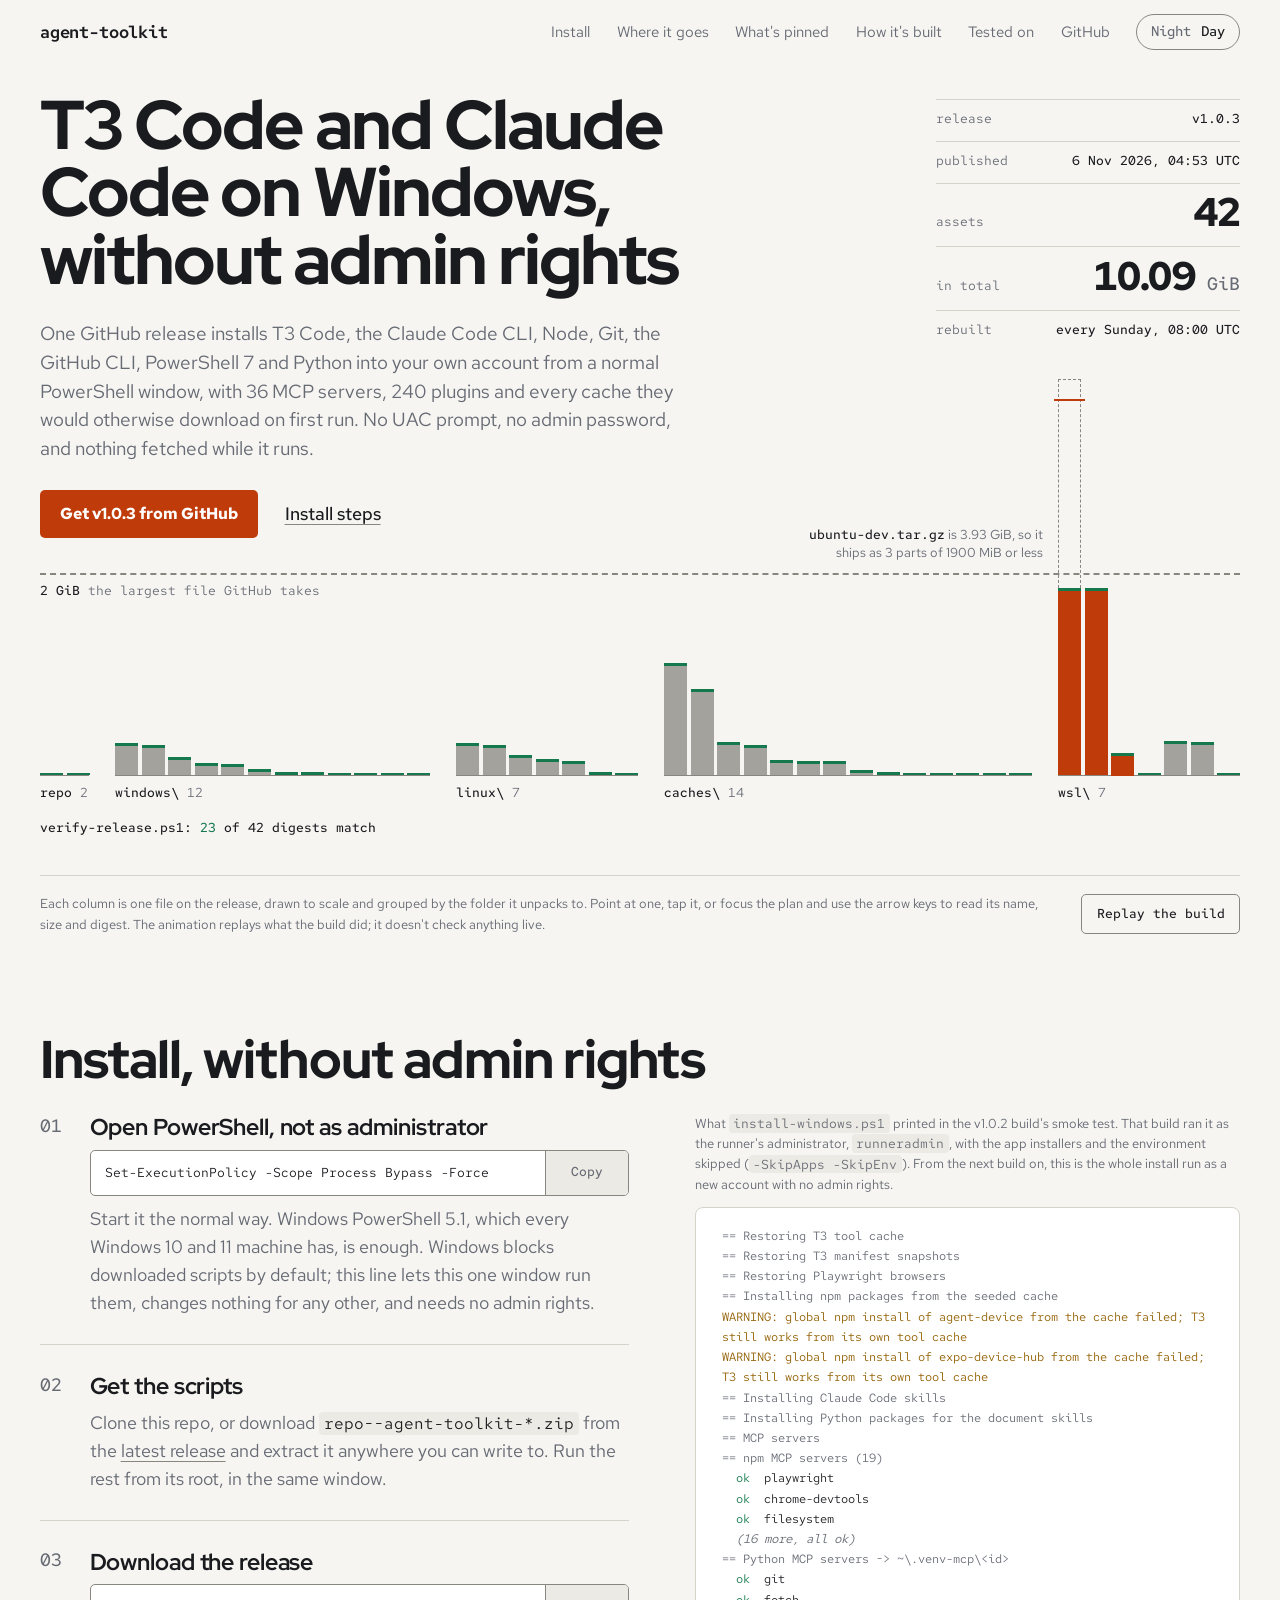
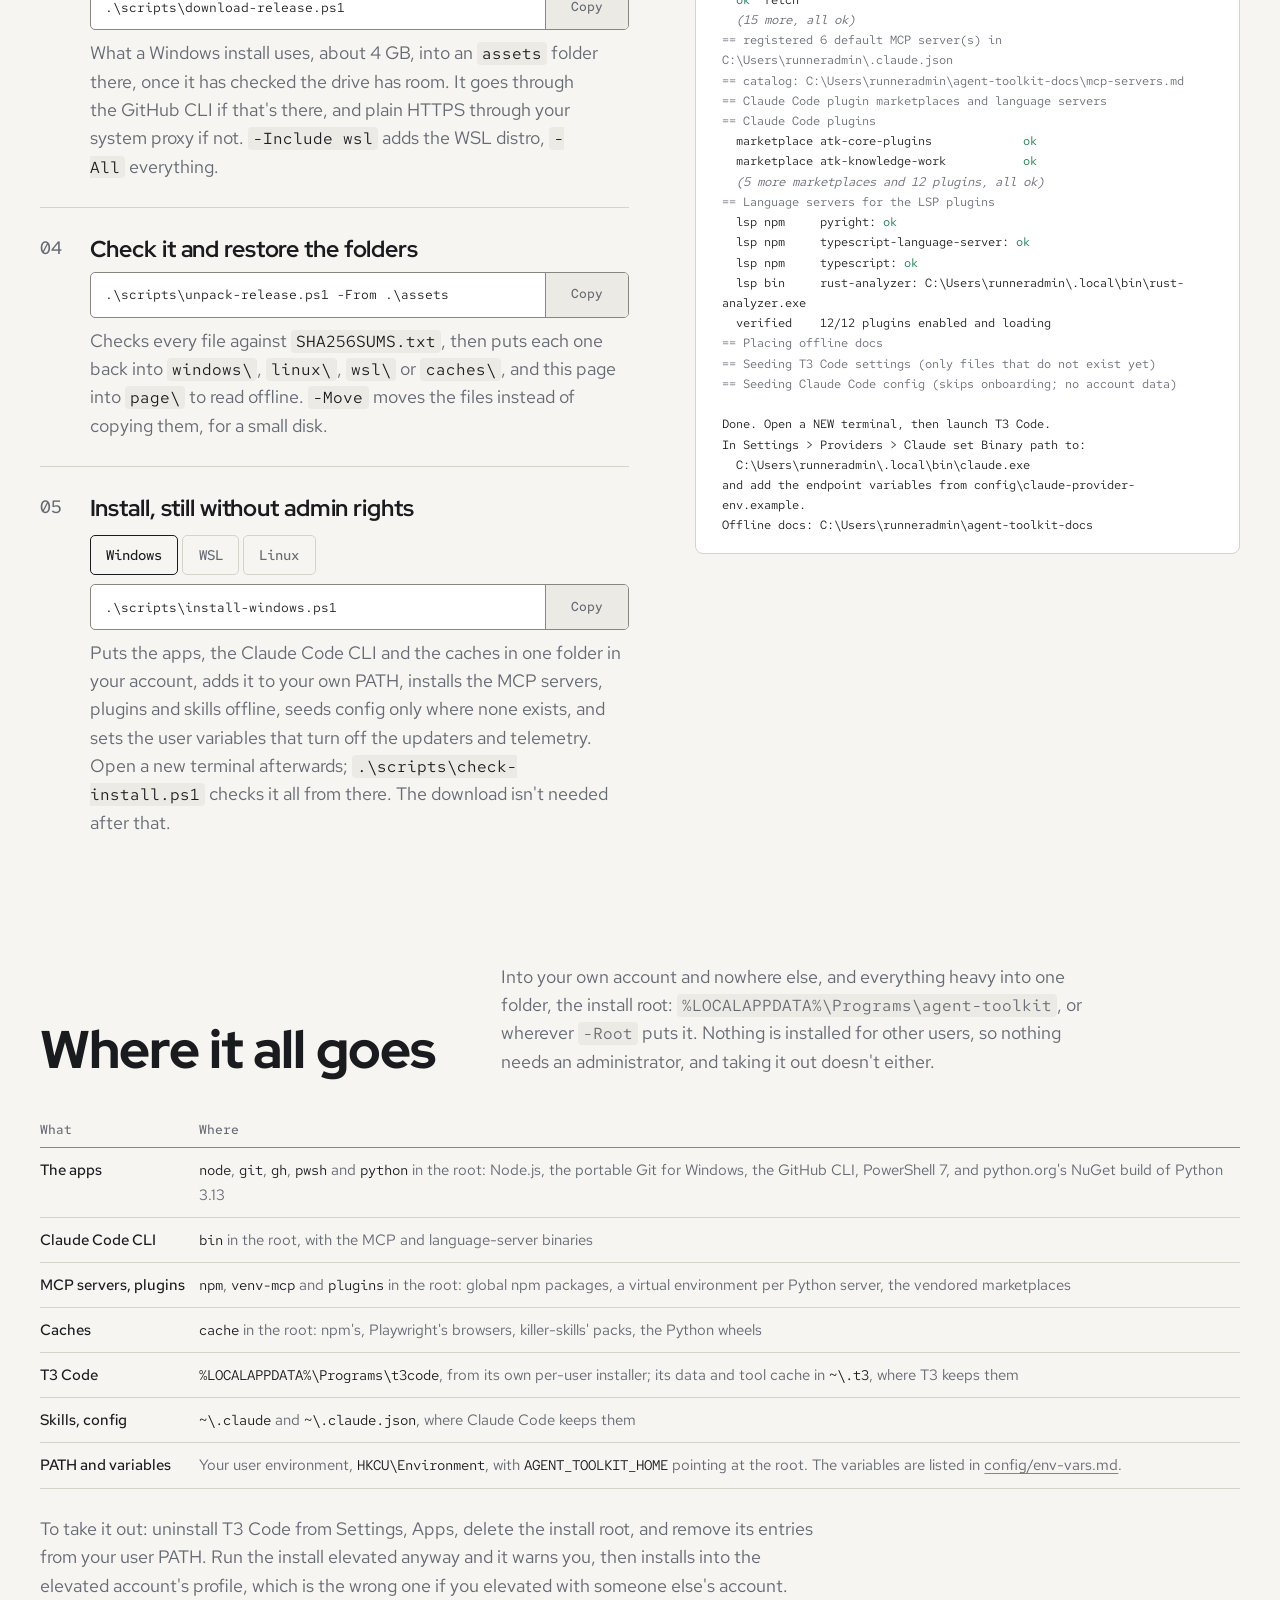
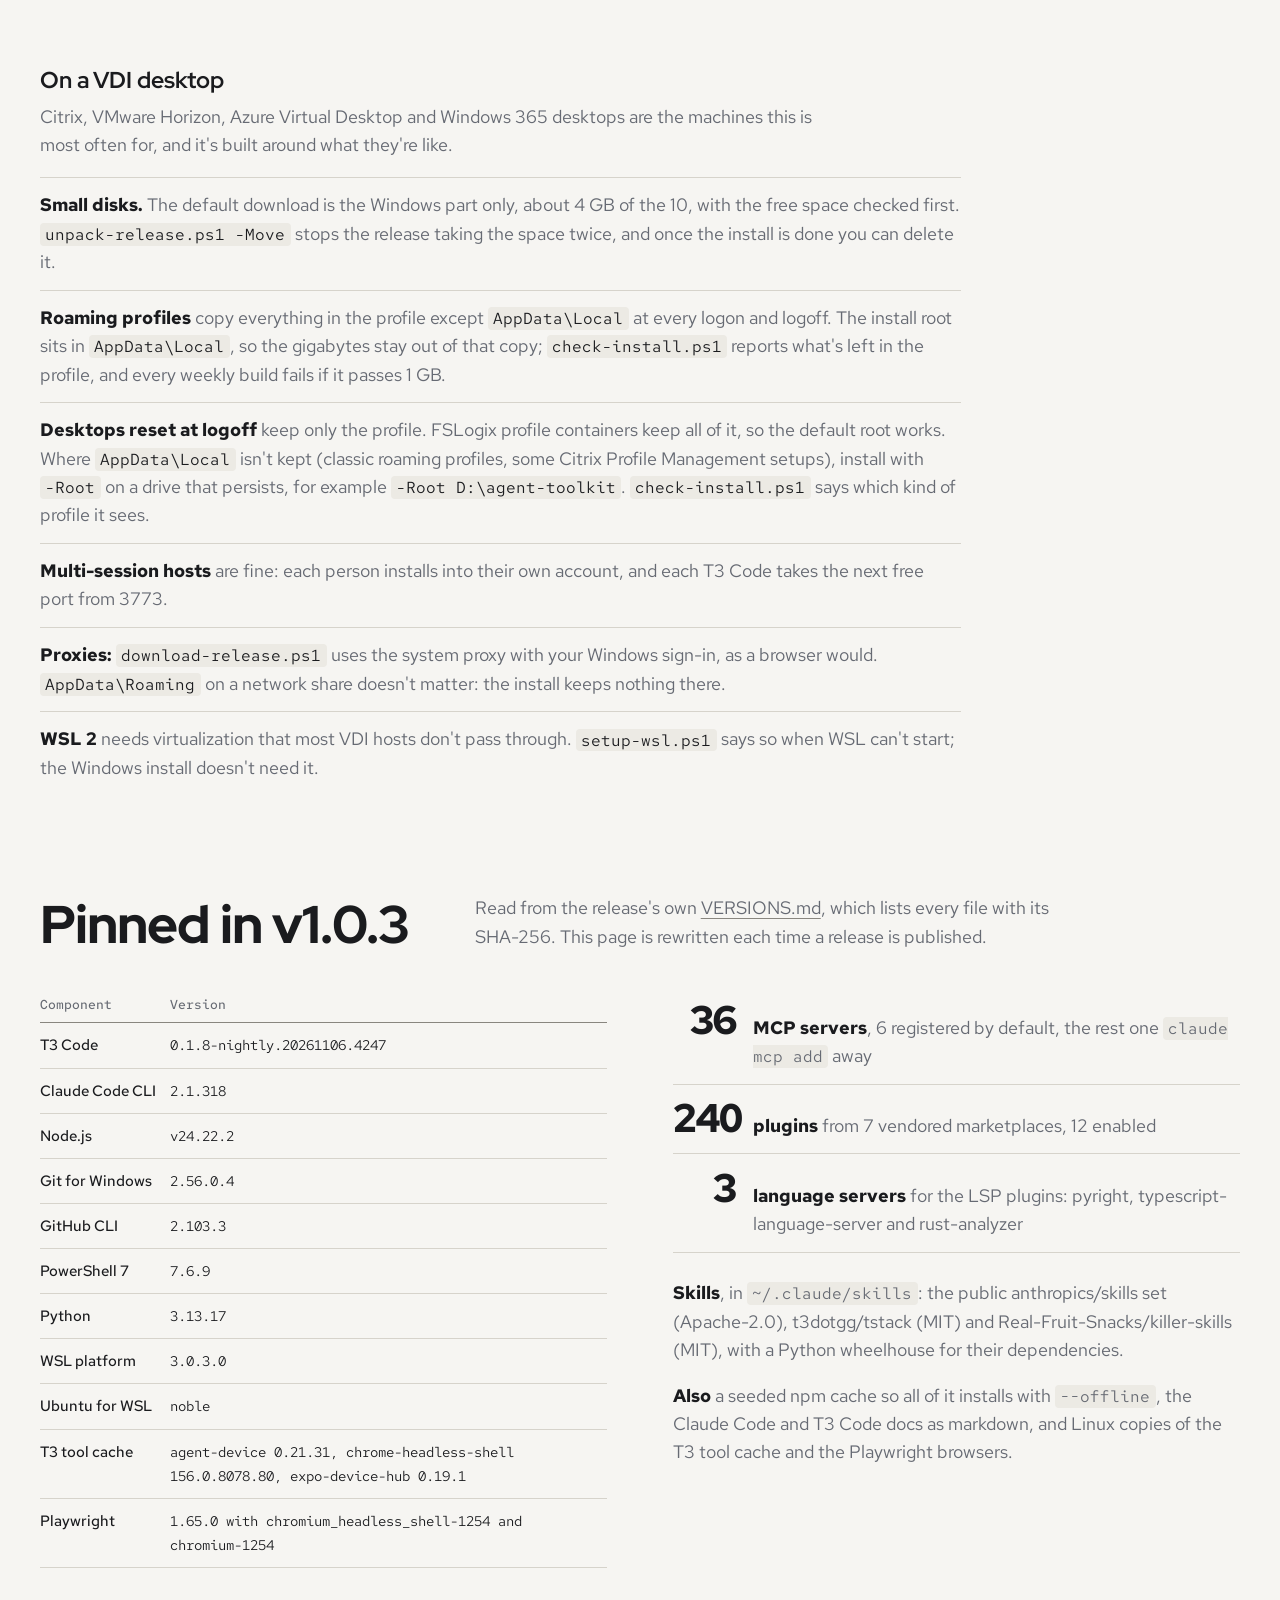
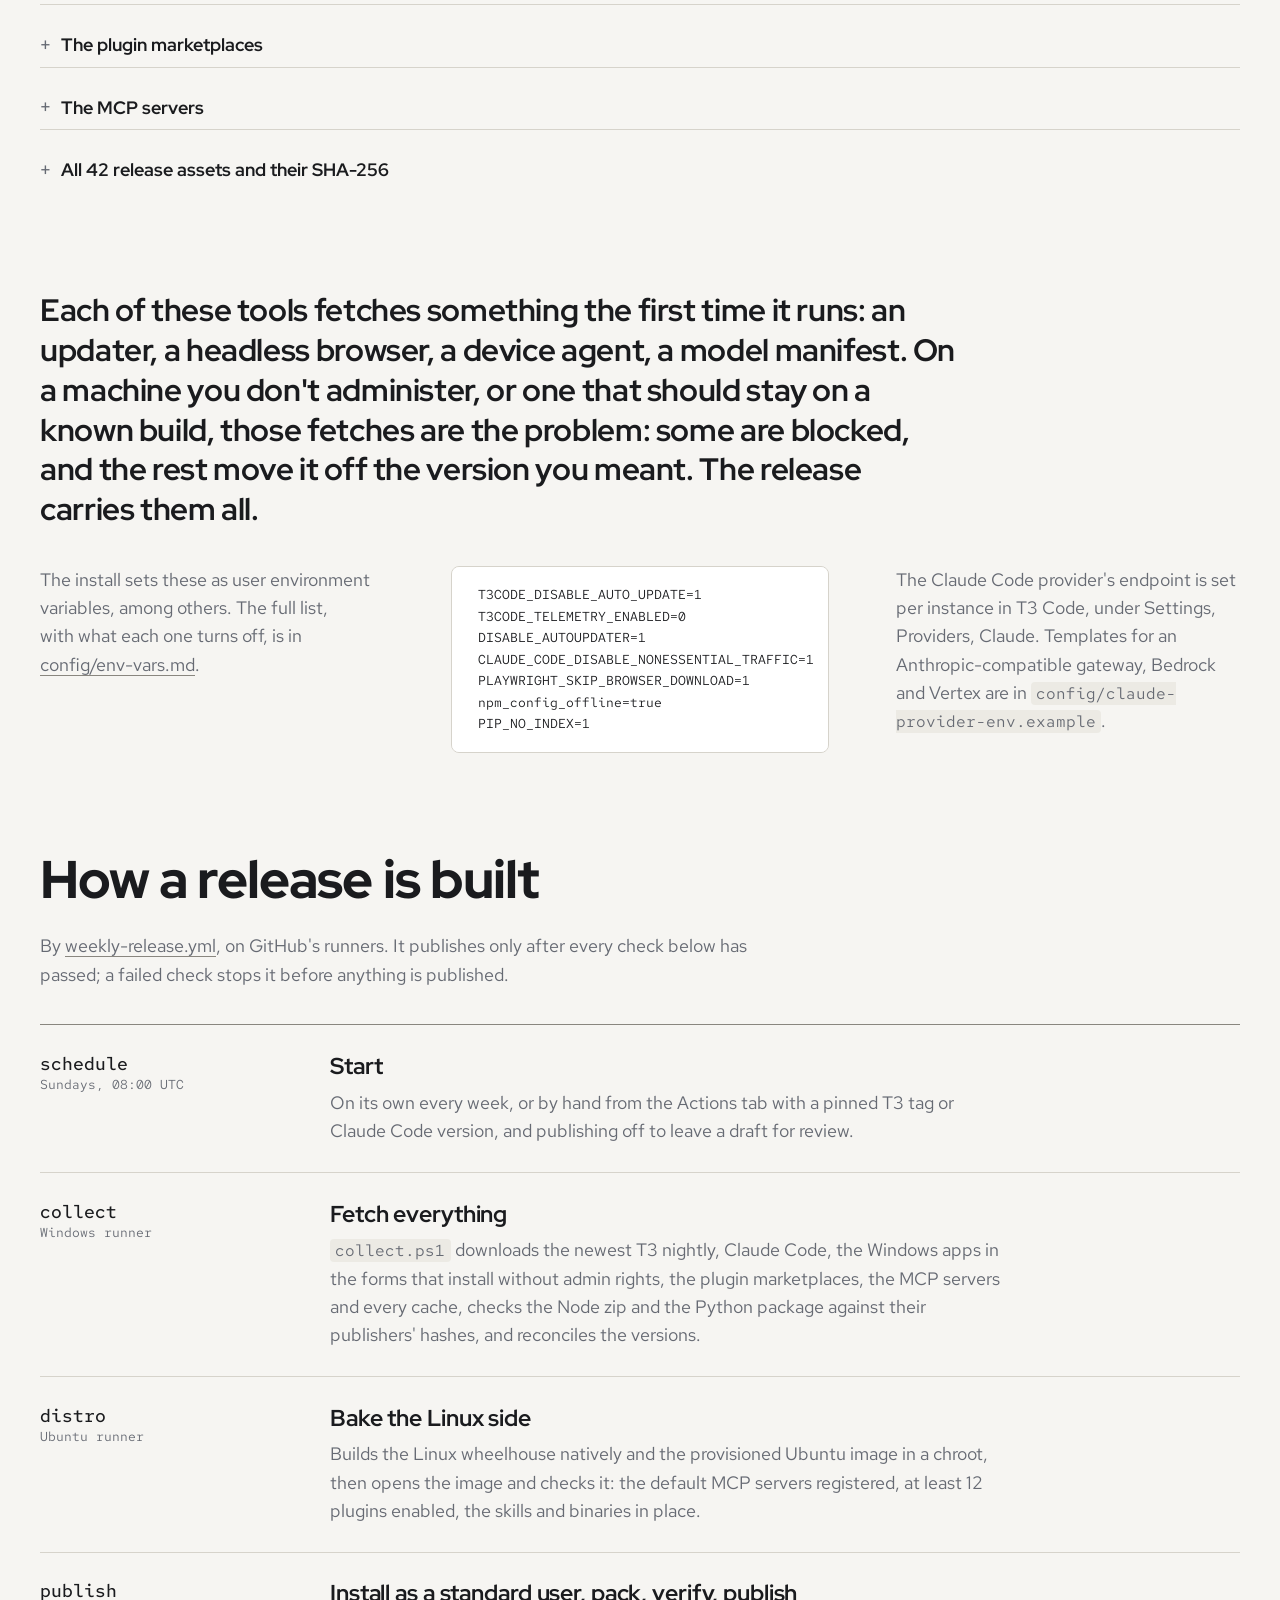
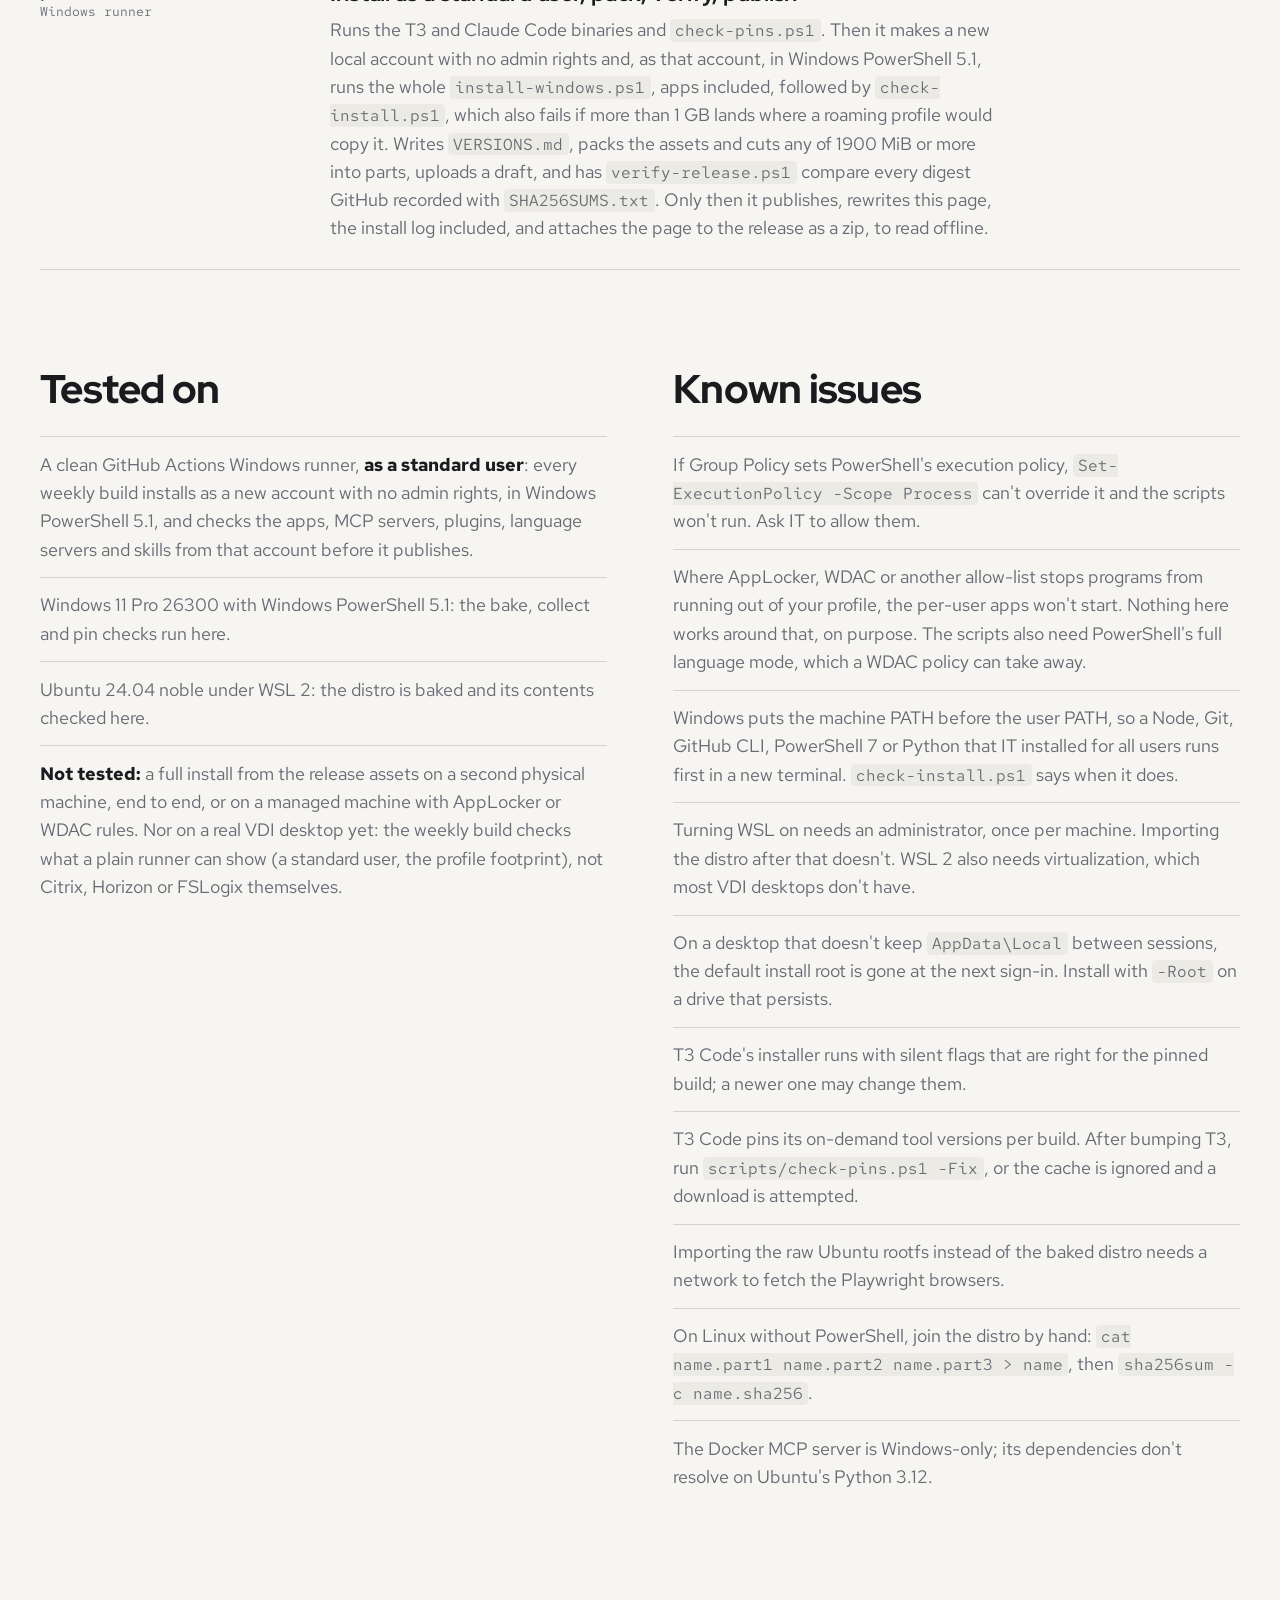
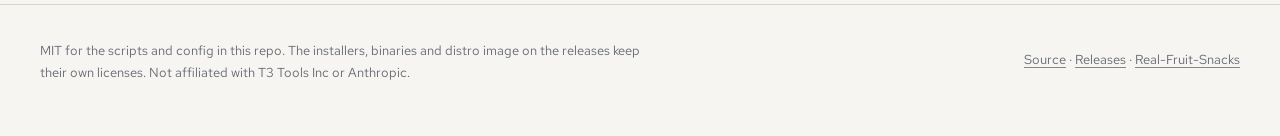
==== commit c56f0b71: "Install without admin rights, into one folder that suits VDI desktops - The Windows apps ship as zip" ====
--- a/docs/index.html
+++ b/docs/index.html
@@ -3,11 +3,11 @@
 <head>
 <meta charset="UTF-8">
 <meta name="viewport" content="width=device-width, initial-scale=1.0">
-<title>agent-toolkit: pinned installers and config for my coding setup</title>
-<meta name="description" content="One GitHub release, rebuilt every Sunday, that installs T3 Code, the Claude Code CLI, Node, Git, the GitHub CLI, PowerShell 7 and Python at pinned versions, with MCP servers, plugins, skills and every cache they would otherwise download. Windows, WSL and Linux.">
+<title>agent-toolkit: T3 Code and Claude Code on Windows, without admin rights</title>
+<meta name="description" content="One GitHub release, rebuilt every Sunday, that installs T3 Code, the Claude Code CLI, Node, Git, the GitHub CLI, PowerShell 7 and Python into your own Windows account from a normal PowerShell: no administrator, no UAC prompt, nothing downloaded while it runs. With MCP servers, plugins, skills and every cache they would otherwise fetch.">
 <link rel="canonical" href="https://real-fruit-snacks.github.io/agent-toolkit/">
 <meta property="og:title" content="agent-toolkit">
-<meta property="og:description" content="Pinned installers and config for my coding setup, in one GitHub release that is rebuilt every Sunday and checked by digest before it ships.">
+<meta property="og:description" content="T3 Code, Claude Code and the tools around them, installed on Windows without admin rights, from one GitHub release that is rebuilt every Sunday and checked by digest before it ships.">
 <meta property="og:type" content="website">
 <meta property="og:url" content="https://real-fruit-snacks.github.io/agent-toolkit/">
 <meta property="og:image" content="https://real-fruit-snacks.github.io/agent-toolkit/assets/social.png">
@@ -37,6 +37,7 @@
     <a class="name" href="./" aria-label="agent-toolkit, top of the page">agent-toolkit</a>
     <nav aria-label="Page">
       <a href="#install">Install</a>
+      <a href="#where">Where it goes</a>
       <a href="#whats">What's pinned</a>
       <a href="#build">How it's built</a>
       <a href="#tested">Tested on</a>
@@ -50,8 +51,8 @@
 <section class="hero" style="--head:1.9673" aria-labelledby="title">
   <div class="wrap">
     <div class="intro">
-      <h1 id="title">Pinned installers and config for my coding&nbsp;setup</h1>
-      <p class="lede">T3 Code, the Claude Code CLI, Node, Git, the GitHub CLI, PowerShell&nbsp;7 and Python at tested versions, with <!-- gen:mcp-count -->36<!-- /gen:mcp-count --> MCP servers, <!-- gen:plugin-count -->240<!-- /gen:plugin-count --> plugins and every cache those tools would otherwise download on first run, in one GitHub release. Two machines built from the same release come out the same.</p>
+      <h1 id="title">T3 Code and Claude Code on Windows, without admin&nbsp;rights</h1>
+      <p class="lede">One GitHub release installs T3 Code, the Claude Code CLI, Node, Git, the GitHub CLI, PowerShell&nbsp;7 and Python into your own account from a normal PowerShell window, with <!-- gen:mcp-count -->36<!-- /gen:mcp-count --> MCP servers, <!-- gen:plugin-count -->240<!-- /gen:plugin-count --> plugins and every cache they would otherwise download on first run. No UAC prompt, no admin password, and nothing fetched while it runs.</p>
       <p class="acts"><!-- gen:get --><a class="get" href="https://github.com/Real-Fruit-Snacks/agent-toolkit/releases/tag/v1.0.3">Get v1.0.3 from GitHub</a><!-- /gen:get --> <a class="how" href="#install">Install steps</a></p>
     </div>
 
@@ -72,25 +73,30 @@
 
 <section class="install" id="install" aria-labelledby="install-h">
   <div class="wrap">
-    <h2 id="install-h">Install</h2>
+    <h2 id="install-h">Install, without admin rights</h2>
     <div class="install-grid">
       <ol class="steps">
         <li>
+          <h3>Open PowerShell, not as administrator</h3>
+          <div class="cmd"><code>Set-ExecutionPolicy -Scope Process Bypass -Force</code><button class="copy" type="button" data-copy="Set-ExecutionPolicy -Scope Process Bypass -Force">Copy</button></div>
+          <p>Start it the normal way. Windows PowerShell 5.1, which every Windows 10 and 11 machine has, is enough. Windows blocks downloaded scripts by default; this line lets this one window run them, changes nothing for any other, and needs no admin rights.</p>
+        </li>
+        <li>
           <h3>Get the scripts</h3>
-          <p>Clone this repo, or download <code>repo--agent-toolkit-*.zip</code> from the <a href="https://github.com/Real-Fruit-Snacks/agent-toolkit/releases/latest">latest release</a> and extract it. Run the rest from its root.</p>
+          <p>Clone this repo, or download <code>repo--agent-toolkit-*.zip</code> from the <a href="https://github.com/Real-Fruit-Snacks/agent-toolkit/releases/latest">latest release</a> and extract it anywhere you can write to. Run the rest from its root, in the same window.</p>
         </li>
         <li>
           <h3>Download the release</h3>
-          <div class="cmd"><code>.\scripts\download-release.ps1 -To C:\toolkit-assets</code><button class="copy" type="button" data-copy=".\scripts\download-release.ps1 -To C:\toolkit-assets">Copy</button></div>
-          <p>Every asset into one folder, through the GitHub CLI if it's there and plain HTTPS if not. A file already there is kept only if its hash matches.</p>
+          <div class="cmd"><code>.\scripts\download-release.ps1</code><button class="copy" type="button" data-copy=".\scripts\download-release.ps1">Copy</button></div>
+          <p>What a Windows install uses, about 4&nbsp;GB, into an <code>assets</code> folder there, once it has checked the drive has room. It goes through the GitHub CLI if that's there, and plain HTTPS through your system proxy if not. <code>-Include wsl</code> adds the WSL distro, <code>-All</code> everything.</p>
         </li>
         <li>
           <h3>Check it and restore the folders</h3>
-          <div class="cmd"><code>.\scripts\unpack-release.ps1 -From C:\toolkit-assets</code><button class="copy" type="button" data-copy=".\scripts\unpack-release.ps1 -From C:\toolkit-assets">Copy</button></div>
-          <p>Checks every file against <code>SHA256SUMS.txt</code>, joins the distro's parts and checks the result, then puts each asset back into <code>windows\</code>, <code>linux\</code>, <code>wsl\</code> or <code>caches\</code>.</p>
+          <div class="cmd"><code>.\scripts\unpack-release.ps1 -From .\assets</code><button class="copy" type="button" data-copy=".\scripts\unpack-release.ps1 -From .\assets">Copy</button></div>
+          <p>Checks every file against <code>SHA256SUMS.txt</code>, then puts each one back into <code>windows\</code>, <code>linux\</code>, <code>wsl\</code> or <code>caches\</code>, and this page into <code>page\</code> to read offline. <code>-Move</code> moves the files instead of copying them, for a small disk.</p>
         </li>
         <li id="platforms">
-          <h3>Install, from an elevated PowerShell</h3>
+          <h3>Install, still without admin rights</h3>
           <div class="tabs" role="tablist" aria-label="Platform">
             <button type="button" role="tab" id="tab-win" aria-controls="pane-win" aria-selected="true">Windows</button>
             <button type="button" role="tab" id="tab-wsl" aria-controls="pane-wsl" aria-selected="false" tabindex="-1">WSL</button>
@@ -98,21 +104,21 @@
           </div>
           <div class="pane" role="tabpanel" id="pane-win" aria-labelledby="tab-win">
             <div class="cmd"><code>.\scripts\install-windows.ps1</code><button class="copy" type="button" data-copy=".\scripts\install-windows.ps1">Copy</button></div>
-            <p>Installs the apps silently, restores the tool and browser caches, installs the MCP servers, plugins and skills offline, seeds config only where none exists, and sets the variables that turn off the updaters and telemetry. Open a new terminal afterwards.</p>
+            <p>Puts the apps, the Claude Code CLI and the caches in one folder in your account, adds it to your own PATH, installs the MCP servers, plugins and skills offline, seeds config only where none exists, and sets the user variables that turn off the updaters and telemetry. Open a new terminal afterwards; <code>.\scripts\check-install.ps1</code> checks it all from there. The download isn't needed after that.</p>
           </div>
           <div class="pane" role="tabpanel" id="pane-wsl" aria-labelledby="tab-wsl">
             <div class="cmd"><code>.\scripts\setup-wsl.ps1</code><button class="copy" type="button" data-copy=".\scripts\setup-wsl.ps1">Copy</button></div>
-            <p>Installs WSL from the bundled MSI and imports <code>ubuntu-dev</code>, a distro that already has Git, Node, the GitHub CLI and the Claude Code CLI inside it. The first time WSL is turned on, Windows may want a reboot.</p>
+            <p>Imports <code>ubuntu-dev</code>, a distro that already has Git, Node, the GitHub CLI and the Claude Code CLI inside it, into your account. With WSL already on the machine, that needs no admin rights. Turning WSL on in the first place does, once: without WSL the script stops and says so, and from an elevated PowerShell it installs WSL from the bundled MSI, after which Windows may want a reboot.</p>
           </div>
           <div class="pane" role="tabpanel" id="pane-lin" aria-labelledby="tab-lin">
             <div class="cmd"><code>sudo bash scripts/install-linux.sh</code><button class="copy" type="button" data-copy="sudo bash scripts/install-linux.sh">Copy</button></div>
-            <p>For a standalone Debian or Ubuntu machine, with <code>linux/</code> and <code>caches/</code> restored: installs T3 Code from the <code>.deb</code> and provisions the same tools as the WSL distro.</p>
+            <p>For a standalone Debian or Ubuntu machine, where you do need root, with <code>linux/</code> and <code>caches/</code> restored: installs T3 Code from the <code>.deb</code> and provisions the same tools as the WSL distro.</p>
           </div>
         </li>
       </ol>
 
       <figure class="log">
-        <figcaption>What <code>install-windows.ps1</code> printed on a clean GitHub Actions Windows runner, in the v1.0.2 build's smoke test. The runner skips the app installers and the environment (<code>-SkipApps -SkipEnv</code>); the rest ran. Trimmed where it says so.</figcaption>
+        <!-- gen:log --><figcaption>What <code>install-windows.ps1</code> printed in the v1.0.2 build's smoke test. That build ran it as the runner's administrator, <code>runneradmin</code>, with the app installers and the environment skipped (<code>-SkipApps -SkipEnv</code>). From the next build on, this is the whole install run as a new account with no admin rights.</figcaption>
 <pre><code><span class="h">== Restoring T3 tool cache</span>
 <span class="h">== Restoring T3 manifest snapshots</span>
 <span class="h">== Restoring Playwright browsers</span>
@@ -152,8 +158,44 @@
 In Settings &gt; Providers &gt; Claude set Binary path to:
   C:\Users\runneradmin\.local\bin\claude.exe
 and add the endpoint variables from config\claude-provider-env.example.
-Offline docs: C:\Users\runneradmin\agent-toolkit-docs</code></pre>
+Offline docs: C:\Users\runneradmin\agent-toolkit-docs</code></pre><!-- /gen:log -->
       </figure>
+    </div>
+  </div>
+</section>
+
+<section class="where" id="where" aria-labelledby="where-h">
+  <div class="wrap">
+    <div class="where-head">
+      <h2 id="where-h">Where it all goes</h2>
+      <p>Into your own account and nowhere else, and everything heavy into one folder, the install root: <code>%LOCALAPPDATA%\<wbr>Programs\<wbr>agent-toolkit</code>, or wherever <code>-Root</code> puts it. Nothing is installed for other users, so nothing needs an administrator, and taking it out doesn't either.</p>
+    </div>
+    <div class="scroll"><table class="paths">
+      <caption class="sr-only">What the install puts where</caption>
+      <thead><tr><th scope="col">What</th><th scope="col">Where</th></tr></thead>
+      <tbody>
+        <tr><th scope="row">The apps</th><td><code>node</code>, <code>git</code>, <code>gh</code>, <code>pwsh</code> and <code>python</code> in the root: Node.js, the portable Git for Windows, the GitHub CLI, PowerShell&nbsp;7, and python.org's NuGet build of Python 3.13</td></tr>
+        <tr><th scope="row">Claude Code CLI</th><td><code>bin</code> in the root, with the MCP and language-server binaries</td></tr>
+        <tr><th scope="row">MCP servers, plugins</th><td><code>npm</code>, <code>venv-mcp</code> and <code>plugins</code> in the root: global npm packages, a virtual environment per Python server, the vendored marketplaces</td></tr>
+        <tr><th scope="row">Caches</th><td><code>cache</code> in the root: npm's, Playwright's browsers, killer-skills' packs, the Python wheels</td></tr>
+        <tr><th scope="row">T3 Code</th><td><code>%LOCALAPPDATA%\<wbr>Programs\<wbr>t3code</code>, from its own per-user installer; its data and tool cache in <code>~\<wbr>.t3</code>, where T3 keeps them</td></tr>
+        <tr><th scope="row">Skills, config</th><td><code>~\<wbr>.claude</code> and <code>~\<wbr>.claude.json</code>, where Claude Code keeps them</td></tr>
+        <tr><th scope="row">PATH and variables</th><td>Your user environment, <code>HKCU\<wbr>Environment</code>, with <code>AGENT_TOOLKIT_HOME</code> pointing at the root. The variables are listed in <a href="https://github.com/Real-Fruit-Snacks/agent-toolkit/blob/main/config/env-vars.md">config/env-vars.md</a>.</td></tr>
+      </tbody>
+    </table></div>
+    <p class="where-foot">To take it out: uninstall T3 Code from Settings, Apps, delete the install root, and remove its entries from your user PATH. Run the install elevated anyway and it warns you, then installs into the elevated account's profile, which is the wrong one if you elevated with someone else's account.</p>
+
+    <div class="vdi">
+      <h3 id="vdi">On a VDI desktop</h3>
+      <p>Citrix, VMware Horizon, Azure Virtual Desktop and Windows&nbsp;365 desktops are the machines this is most often for, and it's built around what they're like.</p>
+      <ul class="plain">
+        <li><strong>Small disks.</strong> The default download is the Windows part only, about 4&nbsp;GB of the 10, with the free space checked first. <code>unpack-release.ps1 -Move</code> stops the release taking the space twice, and once the install is done you can delete it.</li>
+        <li><strong>Roaming profiles</strong> copy everything in the profile except <code>AppData\Local</code> at every logon and logoff. The install root sits in <code>AppData\Local</code>, so the gigabytes stay out of that copy; <code>check-install.ps1</code> reports what's left in the profile, and every weekly build fails if it passes 1&nbsp;GB.</li>
+        <li><strong>Desktops reset at logoff</strong> keep only the profile. FSLogix profile containers keep all of it, so the default root works. Where <code>AppData\Local</code> isn't kept (classic roaming profiles, some Citrix Profile Management setups), install with <code>-Root</code> on a drive that persists, for example <code>-Root D:\agent-toolkit</code>. <code>check-install.ps1</code> says which kind of profile it sees.</li>
+        <li><strong>Multi-session hosts</strong> are fine: each person installs into their own account, and each T3 Code takes the next free port from 3773.</li>
+        <li><strong>Proxies:</strong> <code>download-release.ps1</code> uses the system proxy with your Windows sign-in, as a browser would. <code>AppData\Roaming</code> on a network share doesn't matter: the install keeps nothing there.</li>
+        <li><strong>WSL&nbsp;2</strong> needs virtualization that most VDI hosts don't pass through. <code>setup-wsl.ps1</code> says so when WSL can't start; the Windows install doesn't need it.</li>
+      </ul>
     </div>
   </div>
 </section>
@@ -207,7 +249,7 @@
 <section class="why" id="why" aria-labelledby="why-h">
   <div class="wrap">
     <h2 id="why-h" class="sr-only">Why pin everything</h2>
-    <p class="statement">Each of these tools fetches something the first time it runs: an updater, a headless browser, a device agent, a model manifest. On a machine that should stay on one known build, or talk to one endpoint, those fetches are the problem. The release carries them all.</p>
+    <p class="statement">Each of these tools fetches something the first time it runs: an updater, a headless browser, a device agent, a model manifest. On a machine you don't administer, or one that should stay on a known build, those fetches are the problem: some are blocked, and the rest move it off the version you meant. The release carries them all.</p>
     <div class="why-rest">
       <p>The install sets these as user environment variables, among others. The full list, with what each one turns off, is in <a href="https://github.com/Real-Fruit-Snacks/agent-toolkit/blob/main/config/env-vars.md">config/env-vars.md</a>.</p>
       <pre><code>T3CODE_DISABLE_AUTO_UPDATE=1
@@ -233,7 +275,7 @@
       </li>
       <li>
         <p class="when"><b>collect</b> Windows runner</p>
-        <div><h3>Fetch everything</h3><p><code>collect.ps1</code> downloads the newest T3 nightly, Claude Code, the installers, the plugin marketplaces, the MCP servers and every cache, and reconciles the versions.</p></div>
+        <div><h3>Fetch everything</h3><p><code>collect.ps1</code> downloads the newest T3 nightly, Claude Code, the Windows apps in the forms that install without admin rights, the plugin marketplaces, the MCP servers and every cache, checks the Node zip and the Python package against their publishers' hashes, and reconciles the versions.</p></div>
       </li>
       <li>
         <p class="when"><b>distro</b> Ubuntu runner</p>
@@ -241,7 +283,7 @@
       </li>
       <li>
         <p class="when"><b>publish</b> Windows runner</p>
-        <div><h3>Install, pack, verify, publish</h3><p>Runs the T3 and Claude Code binaries and <code>check-pins.ps1</code>, then <code>install-windows.ps1</code> on the clean runner and checks what it registered. Writes <code>VERSIONS.md</code>, packs the assets and cuts any of 1900&nbsp;MiB or more into parts, uploads a draft, and has <code>verify-release.ps1</code> compare every digest GitHub recorded with <code>SHA256SUMS.txt</code>. Only then it publishes, and rewrites this page.</p></div>
+        <div><h3>Install as a standard user, pack, verify, publish</h3><p>Runs the T3 and Claude Code binaries and <code>check-pins.ps1</code>. Then it makes a new local account with no admin rights and, as that account, in Windows PowerShell&nbsp;5.1, runs the whole <code>install-windows.ps1</code>, apps included, followed by <code>check-install.ps1</code>, which also fails if more than 1&nbsp;GB lands where a roaming profile would copy it. Writes <code>VERSIONS.md</code>, packs the assets and cuts any of 1900&nbsp;MiB or more into parts, uploads a draft, and has <code>verify-release.ps1</code> compare every digest GitHub recorded with <code>SHA256SUMS.txt</code>. Only then it publishes, rewrites this page, the install log included, and attaches the page to the release as a zip, to read offline.</p></div>
       </li>
     </ol>
   </div>
@@ -252,16 +294,21 @@
     <div>
       <h2 id="tested-h">Tested on</h2>
       <ul class="plain">
+        <li>A clean GitHub Actions Windows runner, <strong>as a standard user</strong>: every weekly build installs as a new account with no admin rights, in Windows PowerShell 5.1, and checks the apps, MCP servers, plugins, language servers and skills from that account before it publishes.</li>
         <li>Windows 11 Pro 26300 with Windows PowerShell 5.1: the bake, collect and pin checks run here.</li>
         <li>Ubuntu 24.04 noble under WSL 2: the distro is baked and its contents checked here.</li>
-        <li>A clean GitHub Actions Windows runner: every weekly build runs the install script there and checks the MCP servers, plugins, language servers and skills before it publishes.</li>
-        <li><strong>Not tested:</strong> a full install from the release assets on a second physical machine, end to end.</li>
+        <li><strong>Not tested:</strong> a full install from the release assets on a second physical machine, end to end, or on a managed machine with AppLocker or WDAC rules. Nor on a real VDI desktop yet: the weekly build checks what a plain runner can show (a standard user, the profile footprint), not Citrix, Horizon or FSLogix themselves.</li>
       </ul>
     </div>
     <div>
       <h2>Known issues</h2>
       <ul class="plain">
-        <li>The app installers run with silent flags that are right for the pinned versions; a newer installer may change them.</li>
+        <li>If Group Policy sets PowerShell's execution policy, <code>Set-ExecutionPolicy -Scope Process</code> can't override it and the scripts won't run. Ask IT to allow them.</li>
+        <li>Where AppLocker, WDAC or another allow-list stops programs from running out of your profile, the per-user apps won't start. Nothing here works around that, on purpose. The scripts also need PowerShell's full language mode, which a WDAC policy can take away.</li>
+        <li>Windows puts the machine PATH before the user PATH, so a Node, Git, GitHub CLI, PowerShell&nbsp;7 or Python that IT installed for all users runs first in a new terminal. <code>check-install.ps1</code> says when it does.</li>
+        <li>Turning WSL on needs an administrator, once per machine. Importing the distro after that doesn't. WSL&nbsp;2 also needs virtualization, which most VDI desktops don't have.</li>
+        <li>On a desktop that doesn't keep <code>AppData\Local</code> between sessions, the default install root is gone at the next sign-in. Install with <code>-Root</code> on a drive that persists.</li>
+        <li>T3 Code's installer runs with silent flags that are right for the pinned build; a newer one may change them.</li>
         <li>T3 Code pins its on-demand tool versions per build. After bumping T3, run <code>scripts/check-pins.ps1 -Fix</code>, or the cache is ignored and a download is attempted.</li>
         <li>Importing the raw Ubuntu rootfs instead of the baked distro needs a network to fetch the Playwright browsers.</li>
         <li>On Linux without PowerShell, join the distro by hand: <code>cat name.part1 name.part2 name.part3 &gt; name</code>, then <code>sha256sum -c name.sha256</code>.</li>
--- a/docs/styles.css
+++ b/docs/styles.css
@@ -201,7 +201,7 @@
 @keyframes shown { 0% { opacity: 1; } 100% { opacity: 0; } }
 
 /* ---------- sections ---------- */
-.install, .whats, .why, .build, .tested { padding: var(--space-xl-3xl) 0 0; }
+.install, .where, .whats, .why, .build, .tested { padding: var(--space-xl-3xl) 0 0; }
 .foot { margin-top: var(--space-xl-3xl); }
 
 /* install: numbered steps on the left, the real log on the right */
@@ -235,11 +235,22 @@
 .log .w { color: var(--amber); }
 .log .cut { color: var(--mute); font-style: italic; }
 
-/* what's pinned */
-.whats-head { display: grid; gap: var(--space-xs) var(--space-l-2xl); align-items: end; margin-bottom: var(--space-l); }
-.whats-head h2 { margin: 0; }
-.whats-head p { color: var(--mute); margin: 0; max-width: 34em; }
-@media (min-width: 900px) { .whats-head { grid-template-columns: auto 1fr; } }
+/* where it goes, and what's pinned: a heading with its note beside it */
+.whats-head, .where-head { display: grid; gap: var(--space-xs) var(--space-l-2xl); align-items: end; margin-bottom: var(--space-l); }
+.whats-head h2, .where-head h2 { margin: 0; }
+.whats-head p, .where-head p { color: var(--mute); margin: 0; max-width: 34em; }
+@media (min-width: 900px) { .whats-head, .where-head { grid-template-columns: auto 1fr; } }
+.paths tbody th { white-space: nowrap; }
+.paths td { color: var(--mute); }
+.paths td code { color: var(--ink); overflow-wrap: break-word; }
+.where-foot { color: var(--mute); max-width: 44em; margin: 0; }
+.where-foot code { color: var(--ink); }
+@media (max-width: 600px) { .paths tbody th { white-space: normal; } }
+.vdi { margin-top: var(--space-l-2xl); }
+.vdi h3 { margin-bottom: var(--space-2xs); }
+.vdi > p { color: var(--mute); max-width: 44em; margin: 0 0 var(--space-s); }
+.vdi .plain { max-width: 52em; }
+.vdi code { color: var(--ink); white-space: nowrap; }
 .whats-grid { display: grid; gap: var(--space-l-2xl); }
 @media (min-width: 900px) { .whats-grid { grid-template-columns: minmax(0, 1fr) minmax(0, 1fr); } }
 table { width: 100%; border-collapse: collapse; font-size: .95rem; }
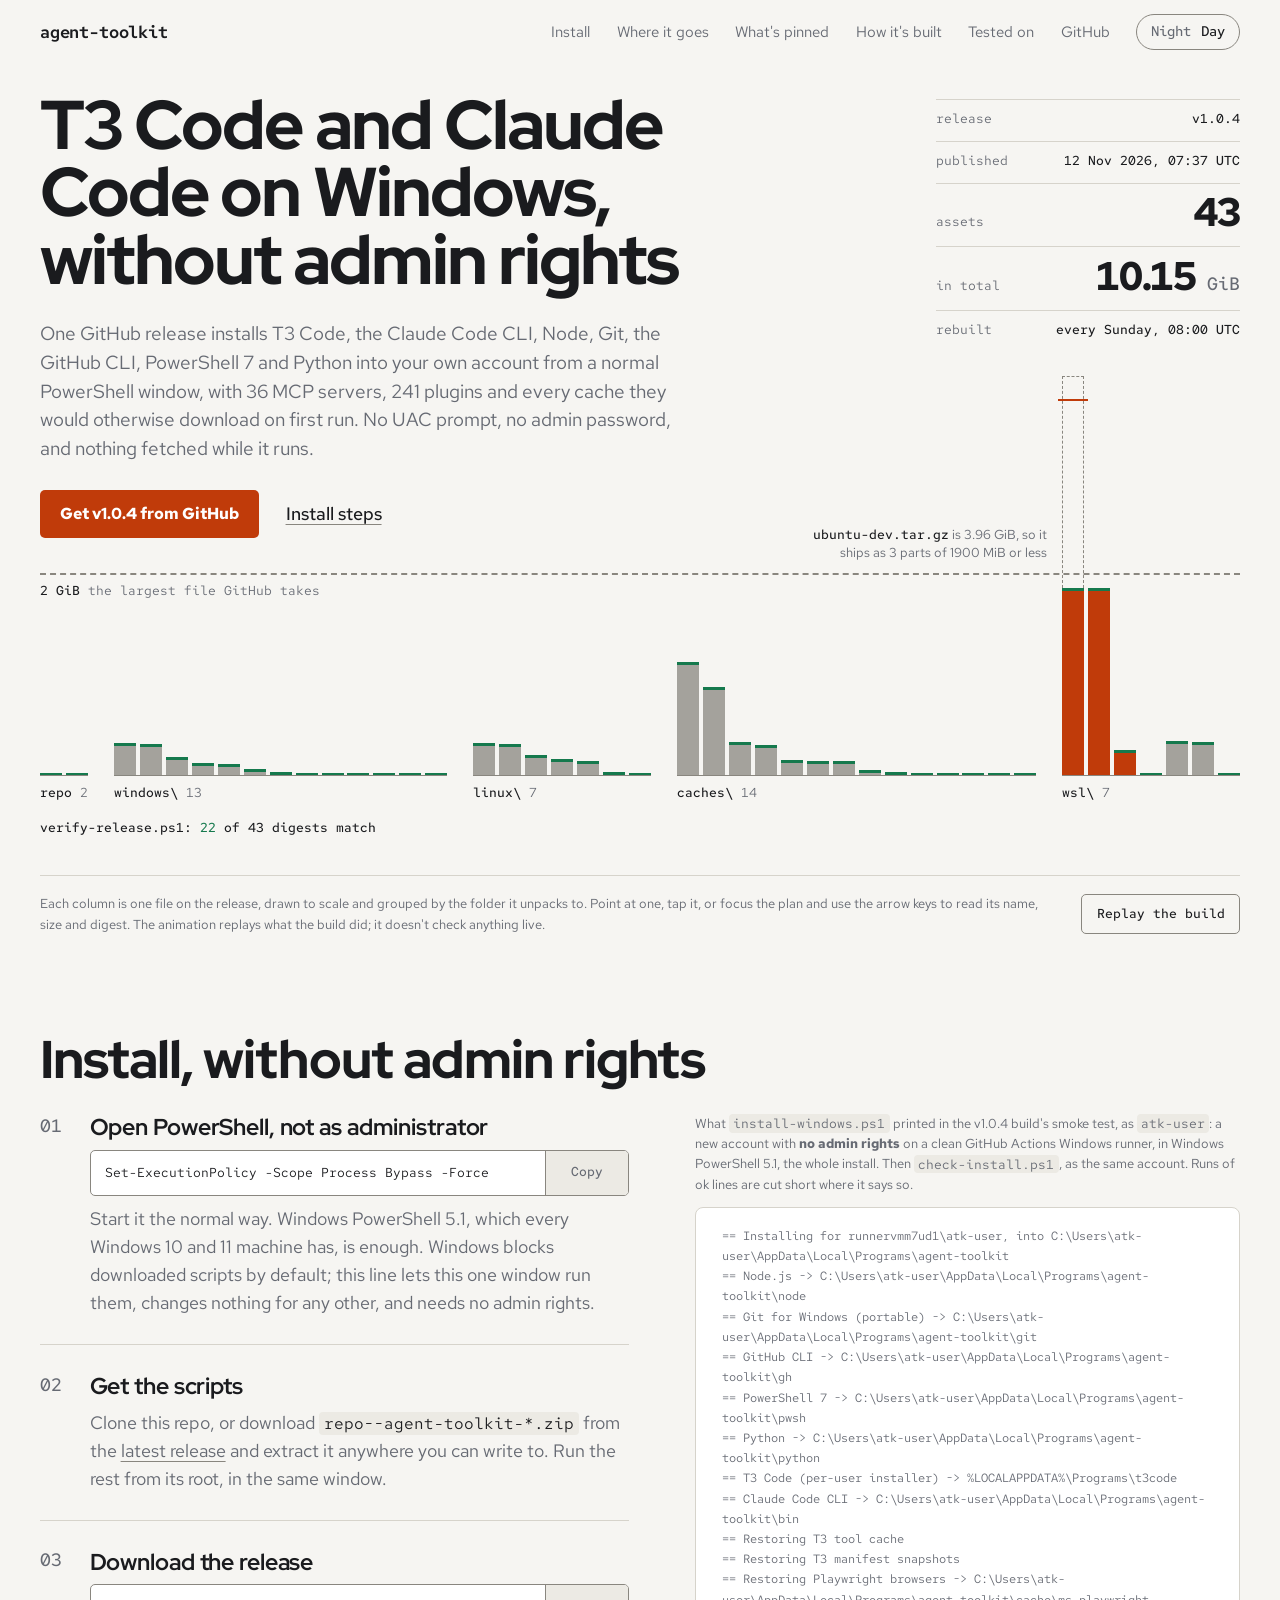
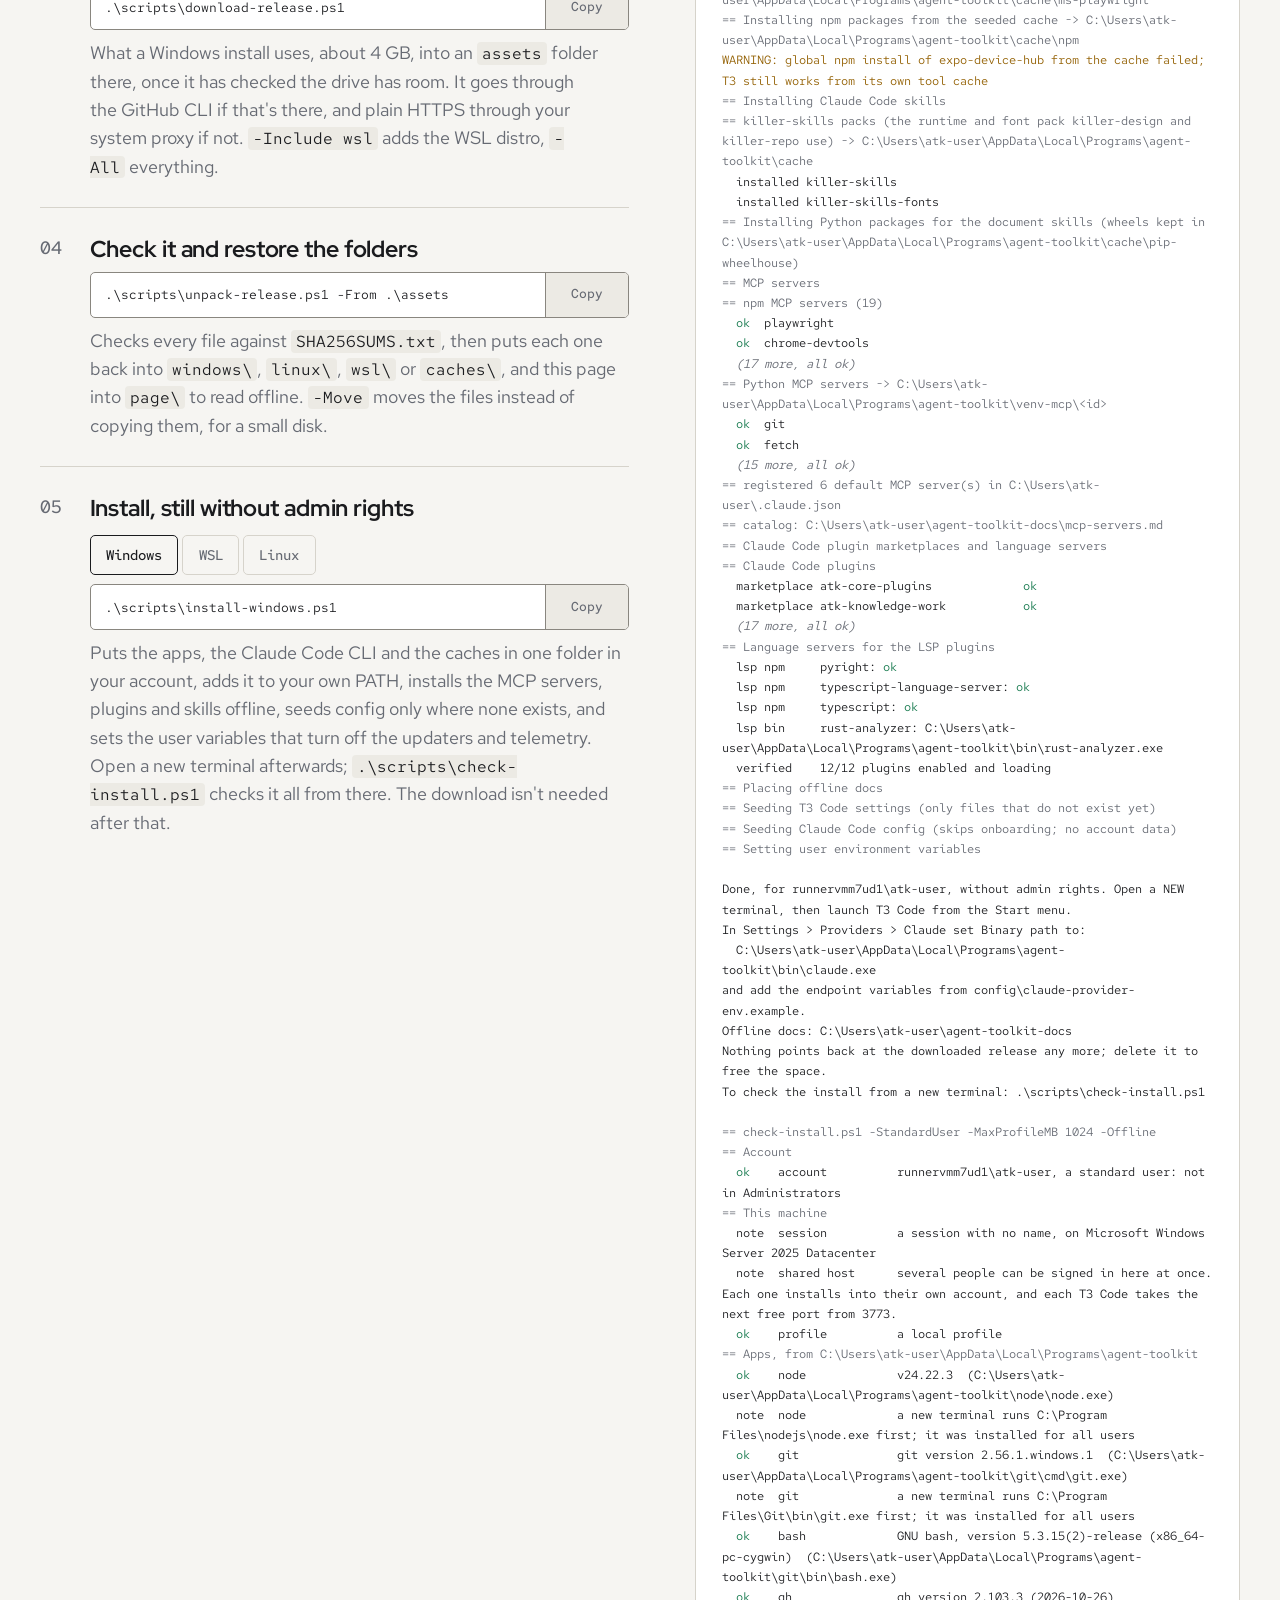
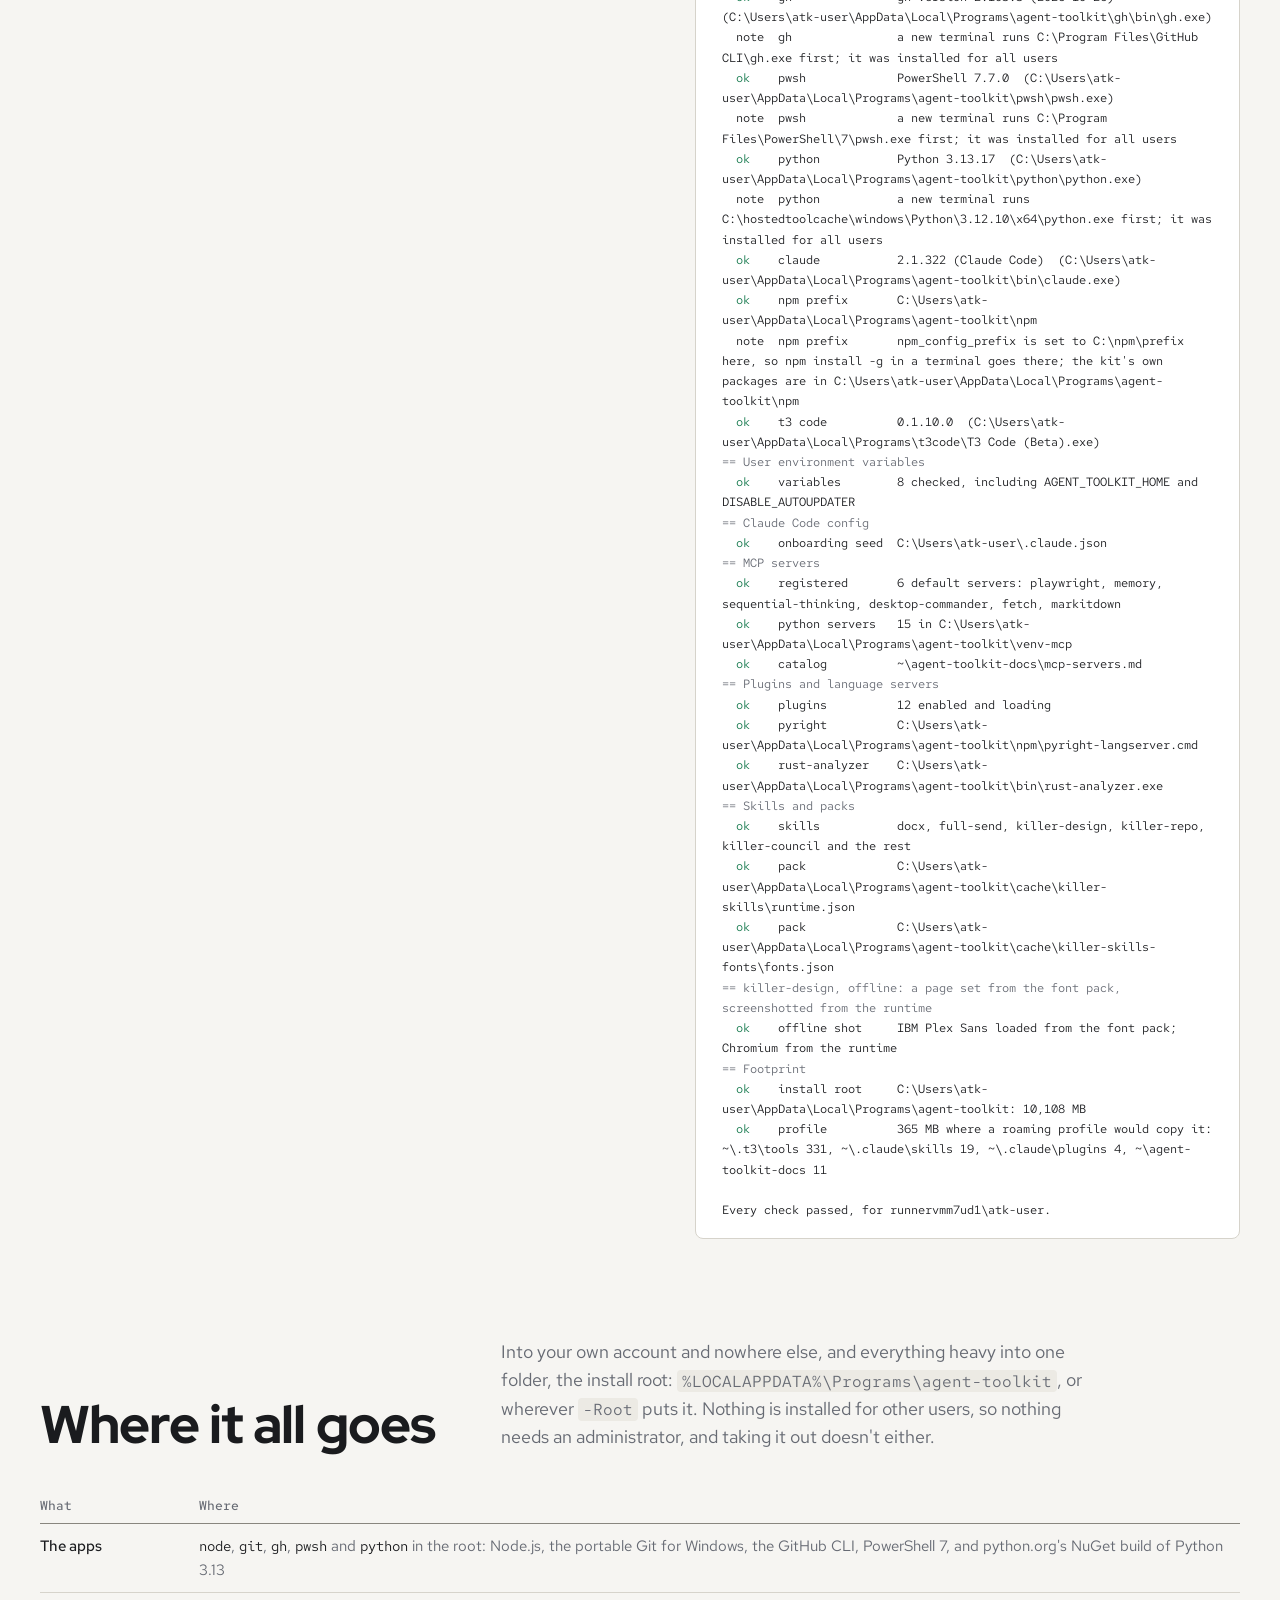
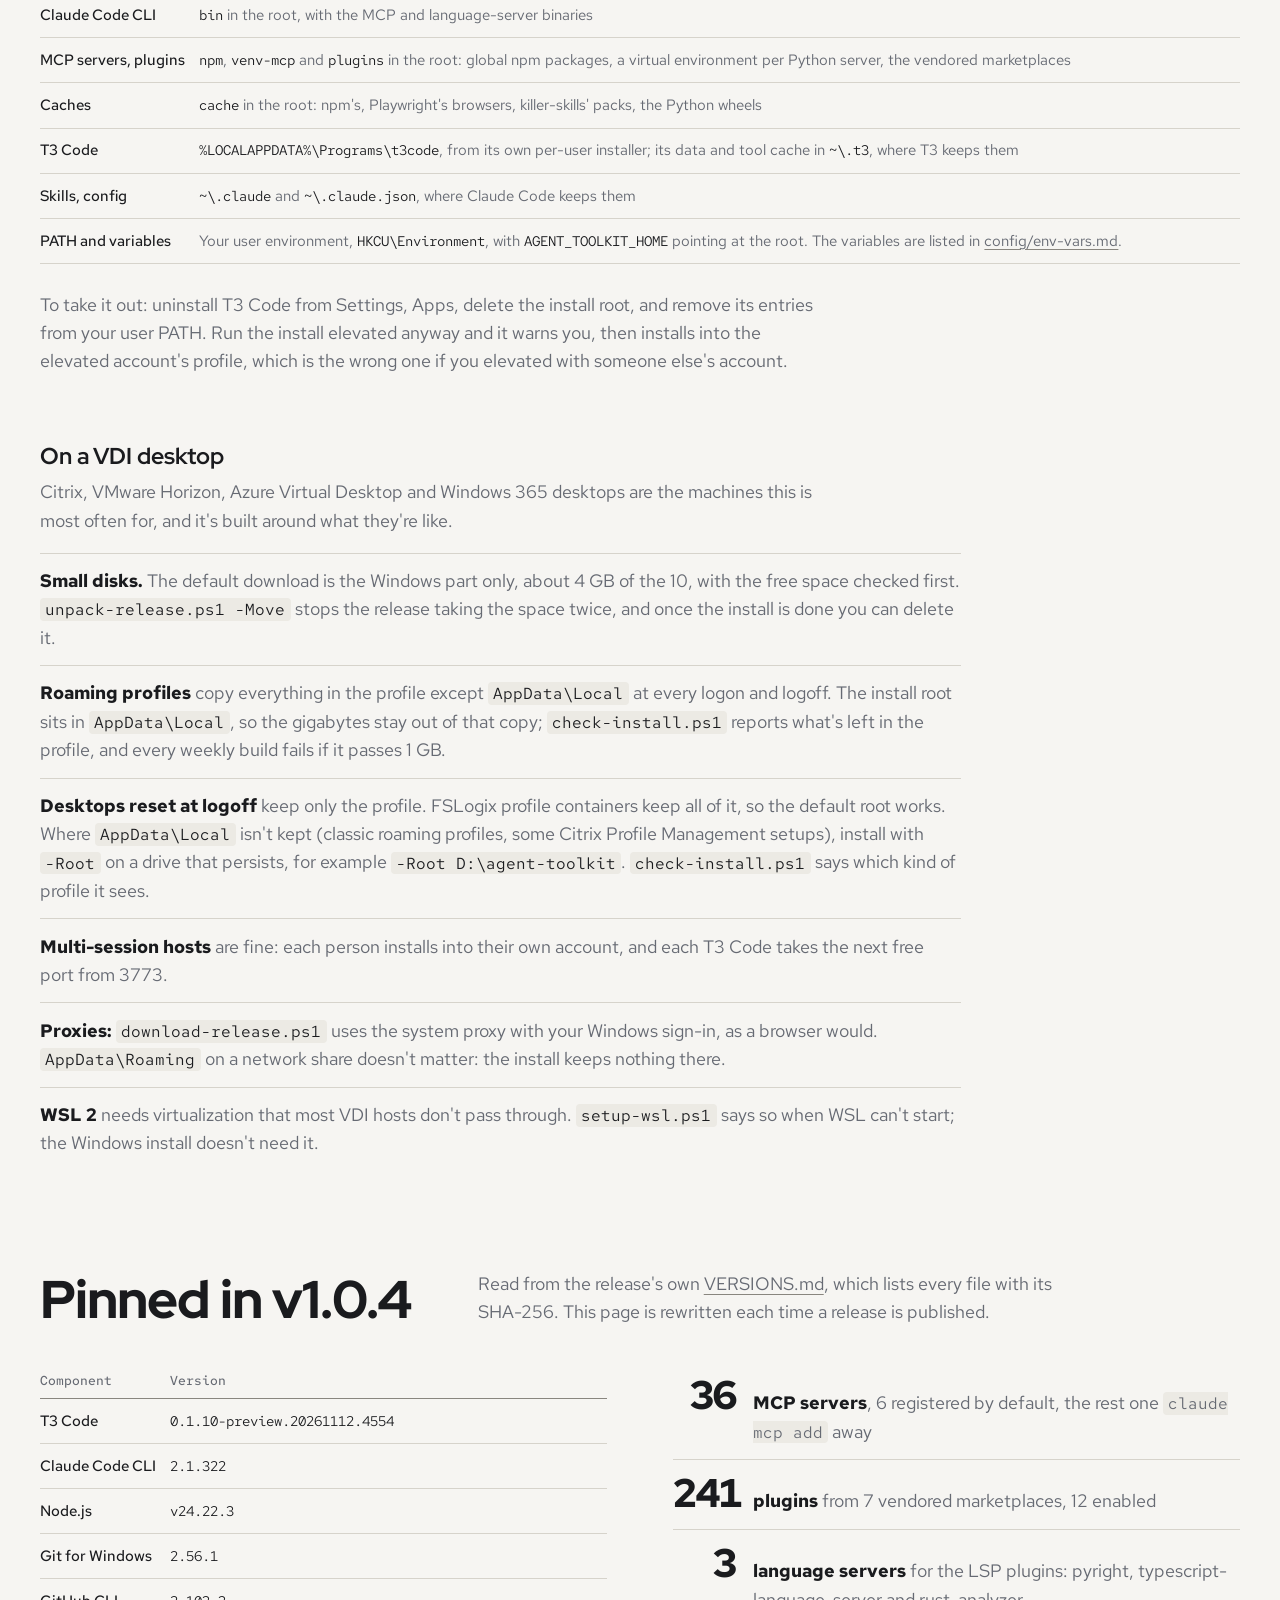
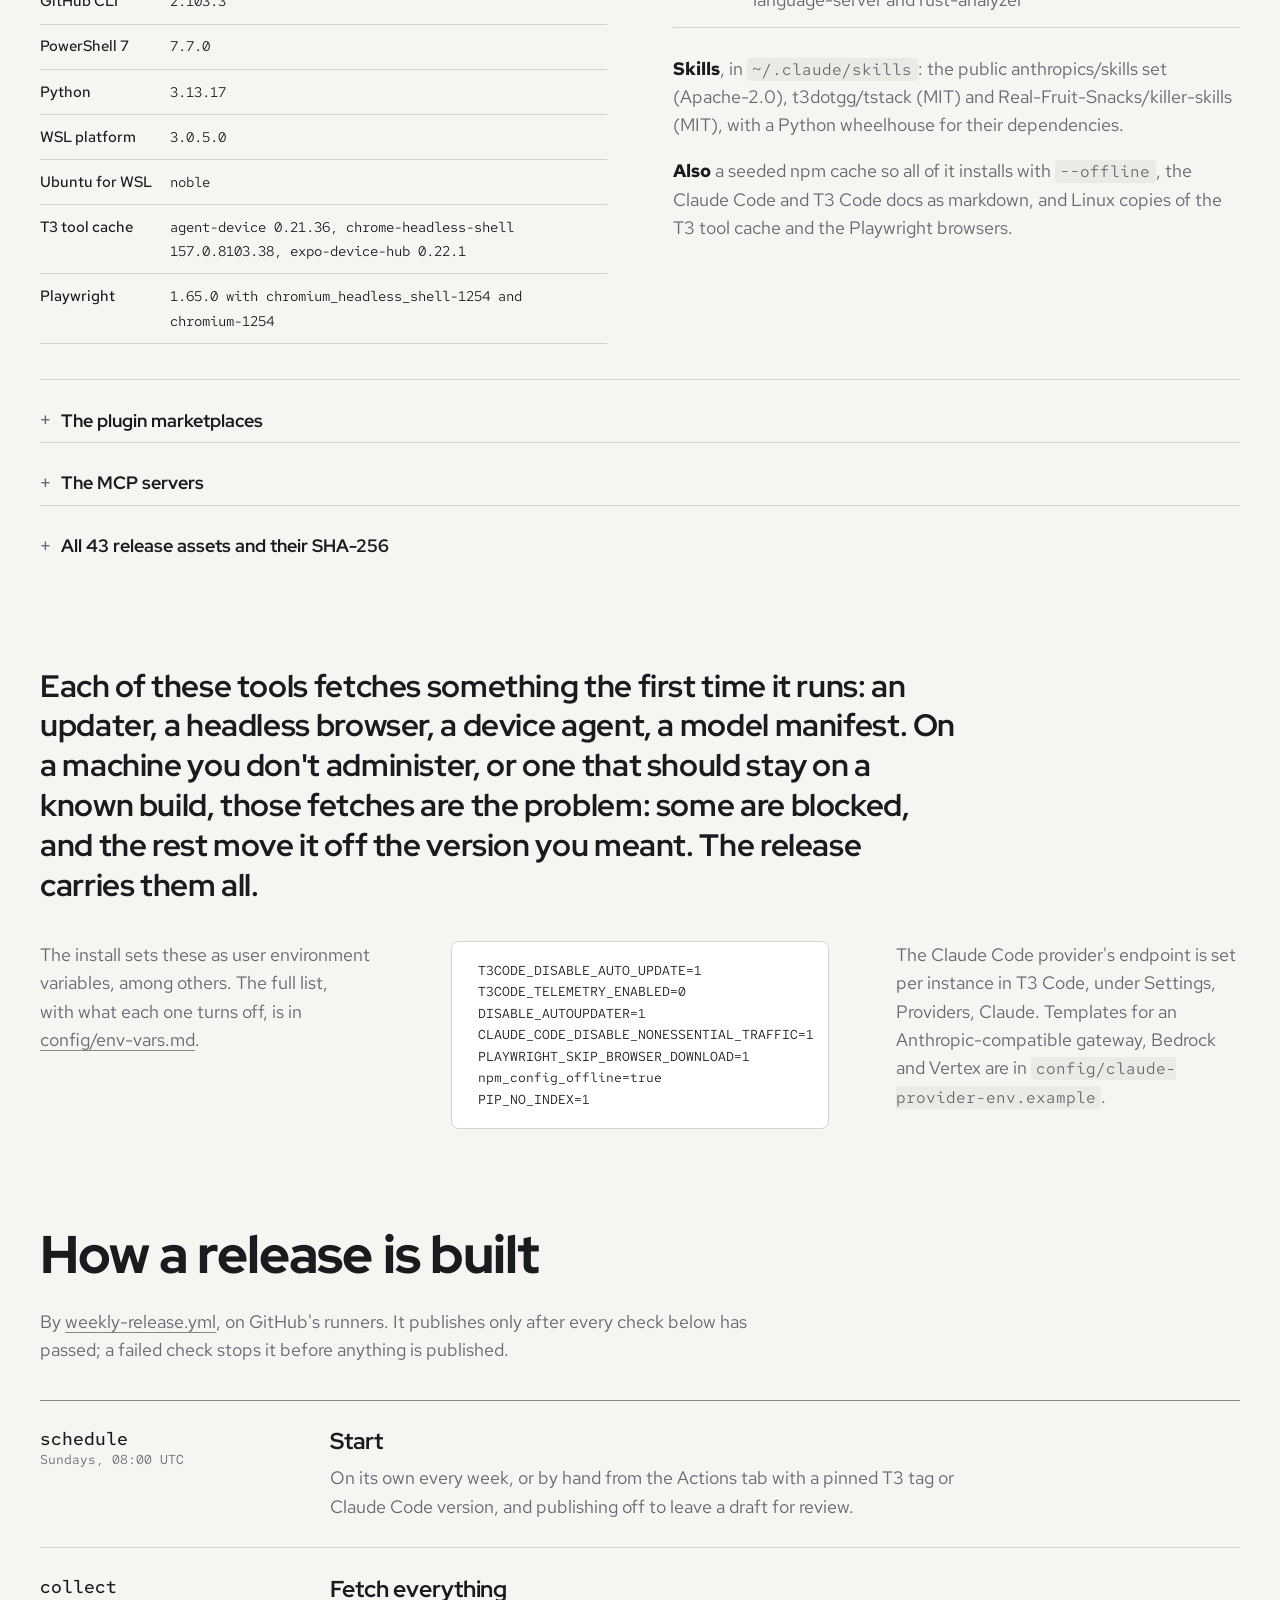
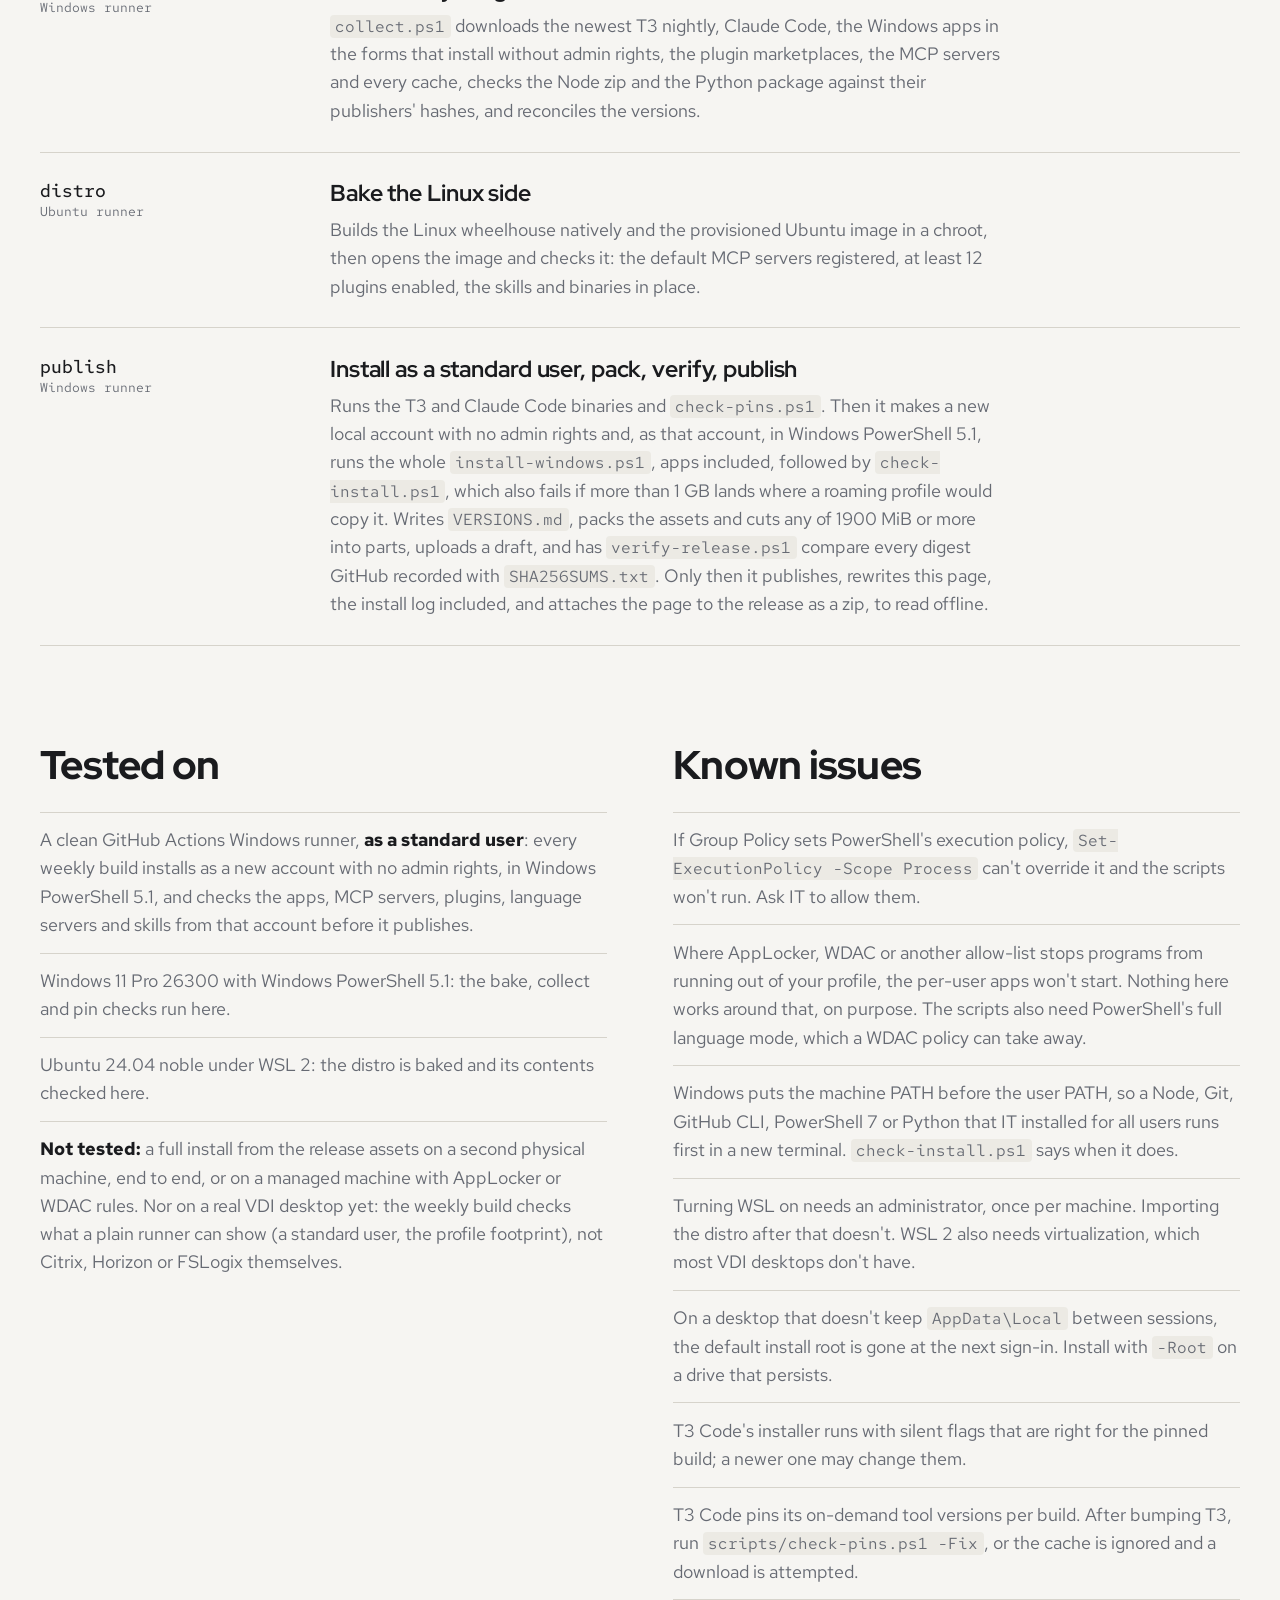
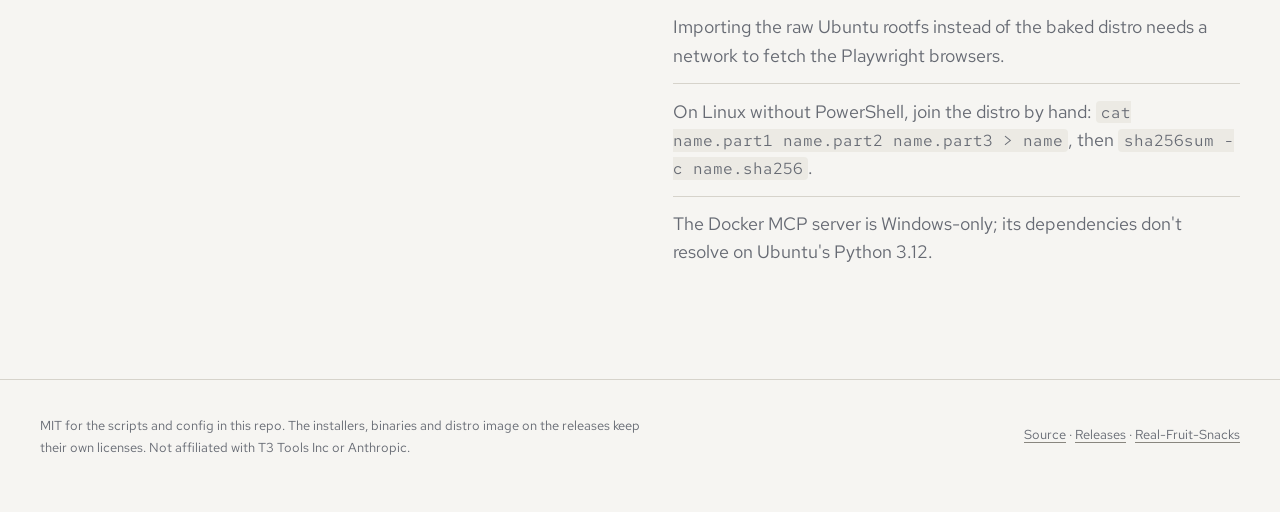
==== commit 807d2abc: "Page: point at v1.0.4" ====
--- a/docs/index.html
+++ b/docs/index.html
@@ -48,21 +48,21 @@
 </header>
 
 <main>
-<section class="hero" style="--head:1.9673" aria-labelledby="title">
+<section class="hero" style="--head:1.9804" aria-labelledby="title">
   <div class="wrap">
     <div class="intro">
       <h1 id="title">T3 Code and Claude Code on Windows, without admin&nbsp;rights</h1>
-      <p class="lede">One GitHub release installs T3 Code, the Claude Code CLI, Node, Git, the GitHub CLI, PowerShell&nbsp;7 and Python into your own account from a normal PowerShell window, with <!-- gen:mcp-count -->36<!-- /gen:mcp-count --> MCP servers, <!-- gen:plugin-count -->240<!-- /gen:plugin-count --> plugins and every cache they would otherwise download on first run. No UAC prompt, no admin password, and nothing fetched while it runs.</p>
-      <p class="acts"><!-- gen:get --><a class="get" href="https://github.com/Real-Fruit-Snacks/agent-toolkit/releases/tag/v1.0.3">Get v1.0.3 from GitHub</a><!-- /gen:get --> <a class="how" href="#install">Install steps</a></p>
+      <p class="lede">One GitHub release installs T3 Code, the Claude Code CLI, Node, Git, the GitHub CLI, PowerShell&nbsp;7 and Python into your own account from a normal PowerShell window, with <!-- gen:mcp-count -->36<!-- /gen:mcp-count --> MCP servers, <!-- gen:plugin-count -->241<!-- /gen:plugin-count --> plugins and every cache they would otherwise download on first run. No UAC prompt, no admin password, and nothing fetched while it runs.</p>
+      <p class="acts"><!-- gen:get --><a class="get" href="https://github.com/Real-Fruit-Snacks/agent-toolkit/releases/tag/v1.0.4">Get v1.0.4 from GitHub</a><!-- /gen:get --> <a class="how" href="#install">Install steps</a></p>
     </div>
 
     <dl class="label" aria-label="The latest release">
-      <!-- gen:label --><div><dt>release</dt><dd>v1.0.3</dd></div><div><dt>published</dt><dd><time datetime="2026-11-06T04:53Z">6 Nov 2026, 04:53 UTC</time></dd></div><div class="big"><dt>assets</dt><dd>42</dd></div><div class="big"><dt>in total</dt><dd>10.09<small>&nbsp;GiB</small></dd></div><!-- /gen:label -->
+      <!-- gen:label --><div><dt>release</dt><dd>v1.0.4</dd></div><div><dt>published</dt><dd><time datetime="2026-11-12T07:37Z">12 Nov 2026, 07:37 UTC</time></dd></div><div class="big"><dt>assets</dt><dd>43</dd></div><div class="big"><dt>in total</dt><dd>10.15<small>&nbsp;GiB</small></dd></div><!-- /gen:label -->
       <div><dt>rebuilt</dt><dd>every Sunday, 08:00&nbsp;UTC</dd></div>
     </dl>
 
     <figure class="plan run" id="plan">
-      <!-- gen:plan --><div class="stage" style="--head:1.9673;grid-template-columns:1fr 1fr var(--gg) 1fr 1fr 1fr 1fr 1fr 1fr 1fr 1fr 1fr 1fr 1fr 1fr var(--gg) 1fr 1fr 1fr 1fr 1fr 1fr 1fr var(--gg) 1fr 1fr 1fr 1fr 1fr 1fr 1fr 1fr 1fr 1fr 1fr 1fr 1fr 1fr var(--gg) 1fr 1fr 1fr 1fr 1fr 1fr 1fr"><p class="limit"><span>2&nbsp;GiB</span> <span class="std">the largest file GitHub takes</span><span class="over" aria-hidden="true">ubuntu-dev.tar.gz is over it</span></p><p class="note" style="grid-column:1 / 40"><b>ubuntu-dev.tar.gz</b> is 3.93 GiB, so it ships as 3&nbsp;parts of 1900&nbsp;MiB or less</p><span class="ghost" style="grid-column:40;--h1:0.9277;--hw:1.9673" aria-hidden="true"><i style="--at:0.9277"></i></span><ol class="cols" aria-hidden="true"><li class="col" style="--h:0.0004;--i:0;grid-column:1" data-n="repo--agent-toolkit-v1.0.3.zip" data-s="874 KiB" data-d="7ca5661559c5" data-to="the repo itself, for a machine without a clone"></li><li class="col" style="--h:0;--i:1;grid-column:2" data-n="SHA256SUMS.txt" data-s="4.0 KiB" data-d="b4aec9d6e871" data-to="the SHA-256 of every other asset"></li><li class="col" style="--h:0.1594;--i:2;grid-column:4" data-n="windows--claude-2.1.318-win32-x64.exe" data-s="327 MiB" data-d="b9aa5b08dc2c" data-to="goes to windows\claude-code\"></li><li class="col" style="--h:0.1507;--i:3;grid-column:5" data-n="windows--T3-Code-0.1.8-nightly.20261106.4247-x64.exe" data-s="309 MiB" data-d="77bc8f3a73cb" data-to="goes to windows\"></li><li class="col" style="--h:0.0922;--i:4;grid-column:6" data-n="windows--T3-Code-0.1.8-nightly.20261106.4247-x64.zip" data-s="189 MiB" data-d="d00e146fca29" data-to="goes to windows\"></li><li class="col" style="--h:0.0626;--i:5;grid-column:7" data-n="windows--t3-0.1.8-nightly.20261106.4247-win32-x64.zip" data-s="128 MiB" data-d="3bcd2539edc0" data-to="goes to windows\"></li><li class="col" style="--h:0.0547;--i:6;grid-column:8" data-n="windows--PowerShell-7.6.9-win-x64.msi" data-s="112 MiB" data-d="50d33c7494aa" data-to="goes to windows\"></li><li class="col" style="--h:0.0311;--i:7;grid-column:9" data-n="windows--Git-2.56.0.4-64-bit.exe" data-s="64 MiB" data-d="4961a4a8cc77" data-to="goes to windows\"></li><li class="col" style="--h:0.0155;--i:8;grid-column:10" data-n="windows--node-v24.22.2-x64.msi" data-s="32 MiB" data-d="9231bf64d19b" data-to="goes to windows\"></li><li class="col" style="--h:0.0139;--i:9;grid-column:11" data-n="windows--python-3.13.17-amd64.exe" data-s="29 MiB" data-d="5da012101ba2" data-to="goes to windows\"></li><li class="col" style="--h:0.0072;--i:10;grid-column:12" data-n="windows--gh_2.103.3_windows_amd64.msi" data-s="15 MiB" data-d="5073112b7abb" data-to="goes to windows\"></li><li class="col" style="--h:0;--i:11;grid-column:13" data-n="windows--SHASUMS256-node-v24.22.2.txt" data-s="3.1 KiB" data-d="aec92ae94529" data-to="goes to windows\"></li><li class="col" style="--h:0;--i:12;grid-column:14" data-n="windows--SHA256SUMS" data-s="571 bytes" data-d="2fc000c34e73" data-to="goes to windows\"></li><li class="col" style="--h:0;--i:13;grid-column:15" data-n="windows--nightly.yml" data-s="436 bytes" data-d="cb2002ecf432" data-to="goes to windows\"></li><li class="col" style="--h:0.1573;--i:14;grid-column:17" data-n="linux--claude-2.1.318-linux-x64" data-s="322 MiB" data-d="708c77b204db" data-to="goes to linux\claude-code\"></li><li class="col" style="--h:0.151;--i:15;grid-column:18" data-n="linux--claude-2.1.318-linux-x64-musl" data-s="309 MiB" data-d="e6ff03823153" data-to="goes to linux\claude-code\"></li><li class="col" style="--h:0.0984;--i:16;grid-column:19" data-n="linux--T3-Code-0.1.8-nightly.20261106.4247-x86_64.AppImage" data-s="202 MiB" data-d="d64eb31f4ecc" data-to="goes to linux\"></li><li class="col" style="--h:0.0806;--i:17;grid-column:20" data-n="linux--T3-Code-0.1.8-nightly.20261106.4247-amd64.deb" data-s="165 MiB" data-d="d93803501f14" data-to="goes to linux\"></li><li class="col" style="--h:0.0689;--i:18;grid-column:21" data-n="linux--t3-0.1.8-nightly.20261106.4247-linux-x64.tar.gz" data-s="141 MiB" data-d="d547c7fd0e34" data-to="goes to linux\"></li><li class="col" style="--h:0.0149;--i:19;grid-column:22" data-n="linux--node-v24.22.2-linux-x64.tar.xz" data-s="31 MiB" data-d="48cc0e21e048" data-to="goes to linux\"></li><li class="col" style="--h:0.007;--i:20;grid-column:23" data-n="linux--gh_2.103.3_linux_amd64.deb" data-s="14 MiB" data-d="e3bafef96328" data-to="goes to linux\"></li><li class="col" style="--h:0.5563;--i:21;grid-column:25" data-n="caches--npm-cache.zip" data-s="1.11 GiB" data-d="a1c90bc5c86f" data-to="unzips to caches\npm-cache\"></li><li class="col" style="--h:0.4284;--i:22;grid-column:26" data-n="caches--pip-wheelhouse.zip" data-s="877 MiB" data-d="f9b02bedf941" data-to="unzips to caches\pip-wheelhouse\"></li><li class="col" style="--h:0.1658;--i:23;grid-column:27" data-n="caches--playwright-browsers.zip" data-s="340 MiB" data-d="14adb6316042" data-to="unzips to caches\playwright-browsers\"></li><li class="col" style="--h:0.1491;--i:24;grid-column:28" data-n="caches--playwright-browsers-linux.zip" data-s="305 MiB" data-d="5dc9ca0df734" data-to="unzips to caches\playwright-browsers-linux\"></li><li class="col" style="--h:0.0761;--i:25;grid-column:29" data-n="caches--killer-skills.zip" data-s="156 MiB" data-d="9dcaf75b1013" data-to="unzips to caches\killer-skills\"></li><li class="col" style="--h:0.069;--i:26;grid-column:30" data-n="caches--t3-tools-win.zip" data-s="141 MiB" data-d="c6a192e93855" data-to="unzips to caches\t3-tools-win\"></li><li class="col" style="--h:0.0678;--i:27;grid-column:31" data-n="caches--t3-tools-linux.zip" data-s="139 MiB" data-d="164e6494a8c6" data-to="unzips to caches\t3-tools-linux\"></li><li class="col" style="--h:0.0264;--i:28;grid-column:32" data-n="caches--mcp-bin.zip" data-s="54 MiB" data-d="3758459b969c" data-to="unzips to caches\mcp-bin\"></li><li class="col" style="--h:0.0155;--i:29;grid-column:33" data-n="caches--lsp-bin.zip" data-s="32 MiB" data-d="f2857d61c9a8" data-to="unzips to caches\lsp-bin\"></li><li class="col" style="--h:0.0095;--i:30;grid-column:34" data-n="caches--claude-plugins.zip" data-s="19 MiB" data-d="05f156166d64" data-to="unzips to caches\claude-plugins\"></li><li class="col" style="--h:0.0063;--i:31;grid-column:35" data-n="caches--npm.zip" data-s="13 MiB" data-d="7a531a07dcdb" data-to="unzips to caches\npm\"></li><li class="col" style="--h:0.0021;--i:32;grid-column:36" data-n="caches--claude-skills.zip" data-s="4.3 MiB" data-d="814f6afde5f3" data-to="unzips to caches\claude-skills\"></li><li class="col" style="--h:0.0015;--i:33;grid-column:37" data-n="caches--claude-code-docs.zip" data-s="3.1 MiB" data-d="37017253c828" data-to="unzips to caches\claude-code-docs\"></li><li class="col" style="--h:0.0001;--i:34;grid-column:38" data-n="caches--t3-userdata.zip" data-s="147 KiB" data-d="3591cbe2c96d" data-to="unzips to caches\t3-userdata\"></li><li class="col part" style="--h:0.9277;--i:35;grid-column:40;--dx:0;--dy:0;--hw:1.9673" data-n="wsl--ubuntu-dev.tar.gz.part1" data-s="1.86 GiB" data-d="31cd0a6d41f6" data-to="joined into wsl\ubuntu-dev.tar.gz"></li><li class="col part" style="--h:0.9277;--i:36;grid-column:41;--dx:1;--dy:0.9277;--hw:1.9673" data-n="wsl--ubuntu-dev.tar.gz.part2" data-s="1.86 GiB" data-d="bf4f14617c42" data-to="joined into wsl\ubuntu-dev.tar.gz"></li><li class="col part" style="--h:0.1118;--i:37;grid-column:42;--dx:2;--dy:1.8555;--hw:1.9673" data-n="wsl--ubuntu-dev.tar.gz.part3" data-s="229 MiB" data-d="7ac0945d130a" data-to="joined into wsl\ubuntu-dev.tar.gz"></li><li class="col" style="--h:0;--i:38;grid-column:43" data-n="wsl--ubuntu-dev.tar.gz.sha256" data-s="88 bytes" data-d="110191bd6cae" data-to="checks the joined ubuntu-dev.tar.gz"></li><li class="col" style="--h:0.1712;--i:39;grid-column:44" data-n="wsl--wsl.3.0.3.0.x64.msi" data-s="351 MiB" data-d="ae9772869742" data-to="goes to wsl\"></li><li class="col" style="--h:0.1661;--i:40;grid-column:45" data-n="wsl--ubuntu-noble-wsl-amd64-wsl.rootfs.tar.gz" data-s="340 MiB" data-d="8251e27ffff3" data-to="goes to wsl\"></li><li class="col" style="--h:0;--i:41;grid-column:46" data-n="wsl--ubuntu-noble-SHA256SUMS" data-s="642 bytes" data-d="337176fdeda3" data-to="goes to wsl\"></li></ol><ol class="groups" aria-hidden="true"><li style="grid-column:1 / 3"><b>repo</b> <span>2</span></li><li style="grid-column:4 / 16"><b>windows\</b> <span>12</span></li><li style="grid-column:17 / 24"><b>linux\</b> <span>7</span></li><li style="grid-column:25 / 39"><b>caches\</b> <span>14</span></li><li style="grid-column:40 / 47"><b>wsl\</b> <span>7</span></li></ol></div><div class="plan-foot" data-pack="Packing v1.0.3: 42 assets, 10.09 GiB" data-done="Release v1.0.3 is consistent: 42 assets, digests match SHA256SUMS.txt." data-over="ubuntu-dev.tar.gz is 3.93 GiB: over GitHub&#x27;s 2 GiB limit" data-split="package-release.ps1 cuts it into 3 parts, plus a .sha256 to check the join" data-count="42"><p class="readout" id="readout" aria-live="polite">Release v1.0.3 is consistent: 42 assets, digests match SHA256SUMS.txt.</p></div><!-- /gen:plan -->
+      <!-- gen:plan --><div class="stage" style="--head:1.9804;grid-template-columns:1fr 1fr var(--gg) 1fr 1fr 1fr 1fr 1fr 1fr 1fr 1fr 1fr 1fr 1fr 1fr 1fr var(--gg) 1fr 1fr 1fr 1fr 1fr 1fr 1fr var(--gg) 1fr 1fr 1fr 1fr 1fr 1fr 1fr 1fr 1fr 1fr 1fr 1fr 1fr 1fr var(--gg) 1fr 1fr 1fr 1fr 1fr 1fr 1fr"><p class="limit"><span>2&nbsp;GiB</span> <span class="std">the largest file GitHub takes</span><span class="over" aria-hidden="true">ubuntu-dev.tar.gz is over it</span></p><p class="note" style="grid-column:1 / 41"><b>ubuntu-dev.tar.gz</b> is 3.96 GiB, so it ships as 3&nbsp;parts of 1900&nbsp;MiB or less</p><span class="ghost" style="grid-column:41;--h1:0.9277;--hw:1.9804" aria-hidden="true"><i style="--at:0.9277"></i></span><ol class="cols" aria-hidden="true"><li class="col" style="--h:0.0004;--i:0;grid-column:1" data-n="repo--agent-toolkit-v1.0.4.zip" data-s="919 KiB" data-d="a48b1013b370" data-to="the repo itself, for a machine without a clone"></li><li class="col" style="--h:0;--i:1;grid-column:2" data-n="SHA256SUMS.txt" data-s="4.1 KiB" data-d="9dd48d4d5298" data-to="the SHA-256 of every other asset"></li><li class="col" style="--h:0.1613;--i:2;grid-column:4" data-n="windows--claude-2.1.322-win32-x64.exe" data-s="330 MiB" data-d="345996b4bdba" data-to="goes to windows\claude-code\"></li><li class="col" style="--h:0.152;--i:3;grid-column:5" data-n="windows--T3-Code-0.1.10-preview.20261112.4554-x64.exe" data-s="311 MiB" data-d="d4e4a183c8fe" data-to="goes to windows\"></li><li class="col" style="--h:0.0916;--i:4;grid-column:6" data-n="windows--T3-Code-0.1.10-preview.20261112.4554-x64.zip" data-s="188 MiB" data-d="b12a9d3b1a46" data-to="goes to windows\"></li><li class="col" style="--h:0.0627;--i:5;grid-column:7" data-n="windows--t3-0.1.10-preview.20261112.4554-win32-x64.zip" data-s="128 MiB" data-d="2073797a1917" data-to="goes to windows\"></li><li class="col" style="--h:0.0537;--i:6;grid-column:8" data-n="windows--PowerShell-7.7.0-win-x64.zip" data-s="110 MiB" data-d="7c74e03b20a7" data-to="goes to windows\"></li><li class="col" style="--h:0.028;--i:7;grid-column:9" data-n="windows--PortableGit-2.56.1-64-bit.7z.exe" data-s="57 MiB" data-d="9dd04a608ceb" data-to="goes to windows\"></li><li class="col" style="--h:0.0176;--i:8;grid-column:10" data-n="windows--node-v24.22.3-win-x64.zip" data-s="36 MiB" data-d="e612af99f626" data-to="goes to windows\"></li><li class="col" style="--h:0.0071;--i:9;grid-column:11" data-n="windows--gh_2.103.3_windows_amd64.zip" data-s="14 MiB" data-d="98d0cfa79472" data-to="goes to windows\"></li><li class="col" style="--h:0.0069;--i:10;grid-column:12" data-n="windows--python.3.13.17.nupkg" data-s="14 MiB" data-d="dce409744b08" data-to="goes to windows\"></li><li class="col" style="--h:0;--i:11;grid-column:13" data-n="windows--SHASUMS256-node-v24.22.2.txt" data-s="3.1 KiB" data-d="d34bb3c58242" data-to="goes to windows\"></li><li class="col" style="--h:0;--i:12;grid-column:14" data-n="windows--SHASUMS256-node-v24.22.3.txt" data-s="3.1 KiB" data-d="06d17307d84e" data-to="goes to windows\"></li><li class="col" style="--h:0;--i:13;grid-column:15" data-n="windows--SHA256SUMS" data-s="576 bytes" data-d="1a302bfe6c17" data-to="goes to windows\"></li><li class="col" style="--h:0;--i:14;grid-column:16" data-n="windows--nightly.yml" data-s="445 bytes" data-d="654aafaee19e" data-to="goes to windows\"></li><li class="col" style="--h:0.1592;--i:15;grid-column:18" data-n="linux--claude-2.1.322-linux-x64" data-s="326 MiB" data-d="bfb3703ad538" data-to="goes to linux\claude-code\"></li><li class="col" style="--h:0.1529;--i:16;grid-column:19" data-n="linux--claude-2.1.322-linux-x64-musl" data-s="313 MiB" data-d="9bed6cfc5d24" data-to="goes to linux\claude-code\"></li><li class="col" style="--h:0.1002;--i:17;grid-column:20" data-n="linux--T3-Code-0.1.10-preview.20261112.4554-x86_64.AppImage" data-s="205 MiB" data-d="152c517975d1" data-to="goes to linux\"></li><li class="col" style="--h:0.0818;--i:18;grid-column:21" data-n="linux--T3-Code-0.1.10-preview.20261112.4554-amd64.deb" data-s="167 MiB" data-d="d182276f6424" data-to="goes to linux\"></li><li class="col" style="--h:0.0697;--i:19;grid-column:22" data-n="linux--t3-0.1.10-preview.20261112.4554-linux-x64.tar.gz" data-s="143 MiB" data-d="d4accf6854ea" data-to="goes to linux\"></li><li class="col" style="--h:0.0149;--i:20;grid-column:23" data-n="linux--node-v24.22.3-linux-x64.tar.xz" data-s="31 MiB" data-d="4f2b175a6d53" data-to="goes to linux\"></li><li class="col" style="--h:0.007;--i:21;grid-column:24" data-n="linux--gh_2.103.3_linux_amd64.deb" data-s="14 MiB" data-d="e3bafef96328" data-to="goes to linux\"></li><li class="col" style="--h:0.5614;--i:22;grid-column:26" data-n="caches--npm-cache.zip" data-s="1.12 GiB" data-d="8174532c15d9" data-to="unzips to caches\npm-cache\"></li><li class="col" style="--h:0.4366;--i:23;grid-column:27" data-n="caches--pip-wheelhouse.zip" data-s="894 MiB" data-d="f74b2a60ea44" data-to="unzips to caches\pip-wheelhouse\"></li><li class="col" style="--h:0.1658;--i:24;grid-column:28" data-n="caches--playwright-browsers.zip" data-s="340 MiB" data-d="5a81aa6e8a00" data-to="unzips to caches\playwright-browsers\"></li><li class="col" style="--h:0.1491;--i:25;grid-column:29" data-n="caches--playwright-browsers-linux.zip" data-s="305 MiB" data-d="0ba4582a47c4" data-to="unzips to caches\playwright-browsers-linux\"></li><li class="col" style="--h:0.0761;--i:26;grid-column:30" data-n="caches--killer-skills.zip" data-s="156 MiB" data-d="8d9bd7ca3d69" data-to="unzips to caches\killer-skills\"></li><li class="col" style="--h:0.0696;--i:27;grid-column:31" data-n="caches--t3-tools-win.zip" data-s="142 MiB" data-d="fc001f4dda55" data-to="unzips to caches\t3-tools-win\"></li><li class="col" style="--h:0.0686;--i:28;grid-column:32" data-n="caches--t3-tools-linux.zip" data-s="140 MiB" data-d="191bb026dfe2" data-to="unzips to caches\t3-tools-linux\"></li><li class="col" style="--h:0.0265;--i:29;grid-column:33" data-n="caches--mcp-bin.zip" data-s="54 MiB" data-d="931f76813752" data-to="unzips to caches\mcp-bin\"></li><li class="col" style="--h:0.0156;--i:30;grid-column:34" data-n="caches--lsp-bin.zip" data-s="32 MiB" data-d="0e610413a575" data-to="unzips to caches\lsp-bin\"></li><li class="col" style="--h:0.0095;--i:31;grid-column:35" data-n="caches--claude-plugins.zip" data-s="19 MiB" data-d="8cb1a8fc9aeb" data-to="unzips to caches\claude-plugins\"></li><li class="col" style="--h:0.0065;--i:32;grid-column:36" data-n="caches--npm.zip" data-s="13 MiB" data-d="f845f0185ddb" data-to="unzips to caches\npm\"></li><li class="col" style="--h:0.0032;--i:33;grid-column:37" data-n="caches--claude-skills.zip" data-s="6.6 MiB" data-d="9f22e9f26134" data-to="unzips to caches\claude-skills\"></li><li class="col" style="--h:0.0015;--i:34;grid-column:38" data-n="caches--claude-code-docs.zip" data-s="3.1 MiB" data-d="259e9a664a3f" data-to="unzips to caches\claude-code-docs\"></li><li class="col" style="--h:0.0001;--i:35;grid-column:39" data-n="caches--t3-userdata.zip" data-s="147 KiB" data-d="e188de137071" data-to="unzips to caches\t3-userdata\"></li><li class="col part" style="--h:0.9277;--i:36;grid-column:41;--dx:0;--dy:0;--hw:1.9804" data-n="wsl--ubuntu-dev.tar.gz.part1" data-s="1.86 GiB" data-d="d02eb9eb3d19" data-to="joined into wsl\ubuntu-dev.tar.gz"></li><li class="col part" style="--h:0.9277;--i:37;grid-column:42;--dx:1;--dy:0.9277;--hw:1.9804" data-n="wsl--ubuntu-dev.tar.gz.part2" data-s="1.86 GiB" data-d="727e21241e89" data-to="joined into wsl\ubuntu-dev.tar.gz"></li><li class="col part" style="--h:0.1249;--i:38;grid-column:43;--dx:2;--dy:1.8555;--hw:1.9804" data-n="wsl--ubuntu-dev.tar.gz.part3" data-s="256 MiB" data-d="4f9c4d8196b1" data-to="joined into wsl\ubuntu-dev.tar.gz"></li><li class="col" style="--h:0;--i:39;grid-column:44" data-n="wsl--ubuntu-dev.tar.gz.sha256" data-s="88 bytes" data-d="14645ca5e833" data-to="checks the joined ubuntu-dev.tar.gz"></li><li class="col" style="--h:0.1713;--i:40;grid-column:45" data-n="wsl--wsl.3.0.5.0.x64.msi" data-s="351 MiB" data-d="2313efc5873e" data-to="goes to wsl\"></li><li class="col" style="--h:0.1661;--i:41;grid-column:46" data-n="wsl--ubuntu-noble-wsl-amd64-wsl.rootfs.tar.gz" data-s="340 MiB" data-d="8251e27ffff3" data-to="goes to wsl\"></li><li class="col" style="--h:0;--i:42;grid-column:47" data-n="wsl--ubuntu-noble-SHA256SUMS" data-s="642 bytes" data-d="337176fdeda3" data-to="goes to wsl\"></li></ol><ol class="groups" aria-hidden="true"><li style="grid-column:1 / 3"><b>repo</b> <span>2</span></li><li style="grid-column:4 / 17"><b>windows\</b> <span>13</span></li><li style="grid-column:18 / 25"><b>linux\</b> <span>7</span></li><li style="grid-column:26 / 40"><b>caches\</b> <span>14</span></li><li style="grid-column:41 / 48"><b>wsl\</b> <span>7</span></li></ol></div><div class="plan-foot" data-pack="Packing v1.0.4: 43 assets, 10.15 GiB" data-done="Release v1.0.4 is consistent: 43 assets, digests match SHA256SUMS.txt." data-over="ubuntu-dev.tar.gz is 3.96 GiB: over GitHub&#x27;s 2 GiB limit" data-split="package-release.ps1 cuts it into 3 parts, plus a .sha256 to check the join" data-count="43"><p class="readout" id="readout" aria-live="polite">Release v1.0.4 is consistent: 43 assets, digests match SHA256SUMS.txt.</p></div><!-- /gen:plan -->
       <figcaption>
         <span>Each column is one file on the release, drawn to scale and grouped by the folder it unpacks to. Point at one, tap it, or focus the plan and use the arrow keys to read its name, size and digest. The animation replays what the build did; it doesn't check anything live.</span>
         <button class="replay" type="button" id="replay">Replay the build</button>
@@ -118,47 +118,106 @@
       </ol>
 
       <figure class="log">
-        <!-- gen:log --><figcaption>What <code>install-windows.ps1</code> printed in the v1.0.2 build's smoke test. That build ran it as the runner's administrator, <code>runneradmin</code>, with the app installers and the environment skipped (<code>-SkipApps -SkipEnv</code>). From the next build on, this is the whole install run as a new account with no admin rights.</figcaption>
-<pre><code><span class="h">== Restoring T3 tool cache</span>
+        <!-- gen:log --><figcaption>What <code>install-windows.ps1</code> printed in the v1.0.4 build's smoke test, as <code>atk-user</code>: a new account with <strong>no admin rights</strong> on a clean GitHub Actions Windows runner, in Windows PowerShell 5.1, the whole install. Then <code>check-install.ps1</code>, as the same account. Runs of ok lines are cut short where it says so.</figcaption>
+<pre><code><span class="h">== Installing for runnervmm7ud1\atk-user, into C:\Users\atk-user\AppData\Local\Programs\agent-toolkit</span>
+<span class="h">== Node.js -&gt; C:\Users\atk-user\AppData\Local\Programs\agent-toolkit\node</span>
+<span class="h">== Git for Windows (portable) -&gt; C:\Users\atk-user\AppData\Local\Programs\agent-toolkit\git</span>
+<span class="h">== GitHub CLI -&gt; C:\Users\atk-user\AppData\Local\Programs\agent-toolkit\gh</span>
+<span class="h">== PowerShell 7 -&gt; C:\Users\atk-user\AppData\Local\Programs\agent-toolkit\pwsh</span>
+<span class="h">== Python -&gt; C:\Users\atk-user\AppData\Local\Programs\agent-toolkit\python</span>
+<span class="h">== T3 Code (per-user installer) -&gt; %LOCALAPPDATA%\Programs\t3code</span>
+<span class="h">== Claude Code CLI -&gt; C:\Users\atk-user\AppData\Local\Programs\agent-toolkit\bin</span>
+<span class="h">== Restoring T3 tool cache</span>
 <span class="h">== Restoring T3 manifest snapshots</span>
-<span class="h">== Restoring Playwright browsers</span>
-<span class="h">== Installing npm packages from the seeded cache</span>
-<span class="w">WARNING: global npm install of agent-device from the cache failed; T3 still works from its own tool cache</span>
+<span class="h">== Restoring Playwright browsers -&gt; C:\Users\atk-user\AppData\Local\Programs\agent-toolkit\cache\ms-playwright</span>
+<span class="h">== Installing npm packages from the seeded cache -&gt; C:\Users\atk-user\AppData\Local\Programs\agent-toolkit\cache\npm</span>
 <span class="w">WARNING: global npm install of expo-device-hub from the cache failed; T3 still works from its own tool cache</span>
 <span class="h">== Installing Claude Code skills</span>
-<span class="h">== Installing Python packages for the document skills</span>
+<span class="h">== killer-skills packs (the runtime and font pack killer-design and killer-repo use) -&gt; C:\Users\atk-user\AppData\Local\Programs\agent-toolkit\cache</span>
+  installed killer-skills
+  installed killer-skills-fonts
+<span class="h">== Installing Python packages for the document skills (wheels kept in C:\Users\atk-user\AppData\Local\Programs\agent-toolkit\cache\pip-wheelhouse)</span>
 <span class="h">== MCP servers</span>
 <span class="h">== npm MCP servers (19)</span>
   <span class="ok">ok</span>  playwright
   <span class="ok">ok</span>  chrome-devtools
-  <span class="ok">ok</span>  filesystem
-<span class="cut">  (16 more, all ok)</span>
-<span class="h">== Python MCP servers -&gt; ~\.venv-mcp\&lt;id&gt;</span>
+<span class="cut">  (17 more, all ok)</span>
+<span class="h">== Python MCP servers -&gt; C:\Users\atk-user\AppData\Local\Programs\agent-toolkit\venv-mcp\&lt;id&gt;</span>
   <span class="ok">ok</span>  git
   <span class="ok">ok</span>  fetch
 <span class="cut">  (15 more, all ok)</span>
-<span class="h">== registered 6 default MCP server(s) in C:\Users\runneradmin\.claude.json</span>
-<span class="h">== catalog: C:\Users\runneradmin\agent-toolkit-docs\mcp-servers.md</span>
+<span class="h">== registered 6 default MCP server(s) in C:\Users\atk-user\.claude.json</span>
+<span class="h">== catalog: C:\Users\atk-user\agent-toolkit-docs\mcp-servers.md</span>
 <span class="h">== Claude Code plugin marketplaces and language servers</span>
 <span class="h">== Claude Code plugins</span>
   marketplace atk-core-plugins             <span class="ok">ok</span>
   marketplace atk-knowledge-work           <span class="ok">ok</span>
-<span class="cut">  (5 more marketplaces and 12 plugins, all ok)</span>
+<span class="cut">  (17 more, all ok)</span>
 <span class="h">== Language servers for the LSP plugins</span>
   lsp npm     pyright: <span class="ok">ok</span>
   lsp npm     typescript-language-server: <span class="ok">ok</span>
   lsp npm     typescript: <span class="ok">ok</span>
-  lsp bin     rust-analyzer: C:\Users\runneradmin\.local\bin\rust-analyzer.exe
+  lsp bin     rust-analyzer: C:\Users\atk-user\AppData\Local\Programs\agent-toolkit\bin\rust-analyzer.exe
   verified    12/12 plugins enabled and loading
 <span class="h">== Placing offline docs</span>
 <span class="h">== Seeding T3 Code settings (only files that do not exist yet)</span>
 <span class="h">== Seeding Claude Code config (skips onboarding; no account data)</span>
-
-Done. Open a NEW terminal, then launch T3 Code.
+<span class="h">== Setting user environment variables</span>
+
+Done, for runnervmm7ud1\atk-user, without admin rights. Open a NEW terminal, then launch T3 Code from the Start menu.
 In Settings &gt; Providers &gt; Claude set Binary path to:
-  C:\Users\runneradmin\.local\bin\claude.exe
+  C:\Users\atk-user\AppData\Local\Programs\agent-toolkit\bin\claude.exe
 and add the endpoint variables from config\claude-provider-env.example.
-Offline docs: C:\Users\runneradmin\agent-toolkit-docs</code></pre><!-- /gen:log -->
+Offline docs: C:\Users\atk-user\agent-toolkit-docs
+Nothing points back at the downloaded release any more; delete it to free the space.
+To check the install from a new terminal: .\scripts\check-install.ps1
+
+<span class="h">== check-install.ps1 -StandardUser -MaxProfileMB 1024 -Offline</span>
+<span class="h">== Account</span>
+  <span class="ok">ok</span>    account          runnervmm7ud1\atk-user, a standard user: not in Administrators
+<span class="h">== This machine</span>
+  note  session          a session with no name, on Microsoft Windows Server 2025 Datacenter
+  note  shared host      several people can be signed in here at once. Each one installs into their own account, and each T3 Code takes the next free port from 3773.
+  <span class="ok">ok</span>    profile          a local profile
+<span class="h">== Apps, from C:\Users\atk-user\AppData\Local\Programs\agent-toolkit</span>
+  <span class="ok">ok</span>    node             v24.22.3  (C:\Users\atk-user\AppData\Local\Programs\agent-toolkit\node\node.exe)
+  note  node             a new terminal runs C:\Program Files\nodejs\node.exe first; it was installed for all users
+  <span class="ok">ok</span>    git              git version 2.56.1.windows.1  (C:\Users\atk-user\AppData\Local\Programs\agent-toolkit\git\cmd\git.exe)
+  note  git              a new terminal runs C:\Program Files\Git\bin\git.exe first; it was installed for all users
+  <span class="ok">ok</span>    bash             GNU bash, version 5.3.15(2)-release (x86_64-pc-cygwin)  (C:\Users\atk-user\AppData\Local\Programs\agent-toolkit\git\bin\bash.exe)
+  <span class="ok">ok</span>    gh               gh version 2.103.3 (2026-10-26)  (C:\Users\atk-user\AppData\Local\Programs\agent-toolkit\gh\bin\gh.exe)
+  note  gh               a new terminal runs C:\Program Files\GitHub CLI\gh.exe first; it was installed for all users
+  <span class="ok">ok</span>    pwsh             PowerShell 7.7.0  (C:\Users\atk-user\AppData\Local\Programs\agent-toolkit\pwsh\pwsh.exe)
+  note  pwsh             a new terminal runs C:\Program Files\PowerShell\7\pwsh.exe first; it was installed for all users
+  <span class="ok">ok</span>    python           Python 3.13.17  (C:\Users\atk-user\AppData\Local\Programs\agent-toolkit\python\python.exe)
+  note  python           a new terminal runs C:\hostedtoolcache\windows\Python\3.12.10\x64\python.exe first; it was installed for all users
+  <span class="ok">ok</span>    claude           2.1.322 (Claude Code)  (C:\Users\atk-user\AppData\Local\Programs\agent-toolkit\bin\claude.exe)
+  <span class="ok">ok</span>    npm prefix       C:\Users\atk-user\AppData\Local\Programs\agent-toolkit\npm
+  note  npm prefix       npm_config_prefix is set to C:\npm\prefix here, so npm install -g in a terminal goes there; the kit&#x27;s own packages are in C:\Users\atk-user\AppData\Local\Programs\agent-toolkit\npm
+  <span class="ok">ok</span>    t3 code          0.1.10.0  (C:\Users\atk-user\AppData\Local\Programs\t3code\T3 Code (Beta).exe)
+<span class="h">== User environment variables</span>
+  <span class="ok">ok</span>    variables        8 checked, including AGENT_TOOLKIT_HOME and DISABLE_AUTOUPDATER
+<span class="h">== Claude Code config</span>
+  <span class="ok">ok</span>    onboarding seed  C:\Users\atk-user\.claude.json
+<span class="h">== MCP servers</span>
+  <span class="ok">ok</span>    registered       6 default servers: playwright, memory, sequential-thinking, desktop-commander, fetch, markitdown
+  <span class="ok">ok</span>    python servers   15 in C:\Users\atk-user\AppData\Local\Programs\agent-toolkit\venv-mcp
+  <span class="ok">ok</span>    catalog          ~\agent-toolkit-docs\mcp-servers.md
+<span class="h">== Plugins and language servers</span>
+  <span class="ok">ok</span>    plugins          12 enabled and loading
+  <span class="ok">ok</span>    pyright          C:\Users\atk-user\AppData\Local\Programs\agent-toolkit\npm\pyright-langserver.cmd
+  <span class="ok">ok</span>    rust-analyzer    C:\Users\atk-user\AppData\Local\Programs\agent-toolkit\bin\rust-analyzer.exe
+<span class="h">== Skills and packs</span>
+  <span class="ok">ok</span>    skills           docx, full-send, killer-design, killer-repo, killer-council and the rest
+  <span class="ok">ok</span>    pack             C:\Users\atk-user\AppData\Local\Programs\agent-toolkit\cache\killer-skills\runtime.json
+  <span class="ok">ok</span>    pack             C:\Users\atk-user\AppData\Local\Programs\agent-toolkit\cache\killer-skills-fonts\fonts.json
+<span class="h">== killer-design, offline: a page set from the font pack, screenshotted from the runtime</span>
+  <span class="ok">ok</span>    offline shot     IBM Plex Sans loaded from the font pack; Chromium from the runtime
+<span class="h">== Footprint</span>
+  <span class="ok">ok</span>    install root     C:\Users\atk-user\AppData\Local\Programs\agent-toolkit: 10,108 MB
+  <span class="ok">ok</span>    profile          365 MB where a roaming profile would copy it: ~\.t3\tools 331, ~\.claude\skills 19, ~\.claude\plugins 4, ~\agent-toolkit-docs 11
+
+Every check passed, for runnervmm7ud1\atk-user.</code></pre><!-- /gen:log -->
       </figure>
     </div>
   </div>
@@ -203,18 +262,18 @@
 <section class="whats" id="whats">
   <div class="wrap">
     <div class="whats-head">
-      <h2>Pinned in v1.0.3</h2>
+      <h2>Pinned in v1.0.4</h2>
       <p>Read from the release's own <a href="https://github.com/Real-Fruit-Snacks/agent-toolkit/blob/main/VERSIONS.md">VERSIONS.md</a>, which lists every file with its SHA-256. This page is rewritten each time a release is published.</p>
     </div>
     <div class="whats-grid">
       <table class="pins">
         <caption class="sr-only">Pinned versions</caption>
         <thead><tr><th scope="col">Component</th><th scope="col">Version</th></tr></thead>
-        <!-- gen:pins --><tbody><tr><th scope="row">T3 Code</th><td><code>0.1.8-nightly.20261106.4247</code></td></tr><tr><th scope="row">Claude Code CLI</th><td><code>2.1.318</code></td></tr><tr><th scope="row">Node.js</th><td><code>v24.22.2</code></td></tr><tr><th scope="row">Git for Windows</th><td><code>2.56.0.4</code></td></tr><tr><th scope="row">GitHub CLI</th><td><code>2.103.3</code></td></tr><tr><th scope="row">PowerShell 7</th><td><code>7.6.9</code></td></tr><tr><th scope="row">Python</th><td><code>3.13.17</code></td></tr><tr><th scope="row">WSL platform</th><td><code>3.0.3.0</code></td></tr><tr><th scope="row">Ubuntu for WSL</th><td><code>noble</code></td></tr><tr><th scope="row">T3 tool cache</th><td><code>agent-device 0.21.31, chrome-headless-shell 156.0.8078.80, expo-device-hub 0.19.1</code></td></tr><tr><th scope="row">Playwright</th><td><code>1.65.0 with chromium_headless_shell-1254 and chromium-1254</code></td></tr></tbody><!-- /gen:pins -->
+        <!-- gen:pins --><tbody><tr><th scope="row">T3 Code</th><td><code>0.1.10-preview.20261112.4554</code></td></tr><tr><th scope="row">Claude Code CLI</th><td><code>2.1.322</code></td></tr><tr><th scope="row">Node.js</th><td><code>v24.22.3</code></td></tr><tr><th scope="row">Git for Windows</th><td><code>2.56.1</code></td></tr><tr><th scope="row">GitHub CLI</th><td><code>2.103.3</code></td></tr><tr><th scope="row">PowerShell 7</th><td><code>7.7.0</code></td></tr><tr><th scope="row">Python</th><td><code>3.13.17</code></td></tr><tr><th scope="row">WSL platform</th><td><code>3.0.5.0</code></td></tr><tr><th scope="row">Ubuntu for WSL</th><td><code>noble</code></td></tr><tr><th scope="row">T3 tool cache</th><td><code>agent-device 0.21.36, chrome-headless-shell 157.0.8103.38, expo-device-hub 0.22.1</code></td></tr><tr><th scope="row">Playwright</th><td><code>1.65.0 with chromium_headless_shell-1254 and chromium-1254</code></td></tr></tbody><!-- /gen:pins -->
       </table>
       <div class="bundle">
         <ul class="qtys">
-          <!-- gen:counts --><li><b class="qty">36</b><span><strong>MCP servers</strong>, 6 registered by default, the rest one <code>claude mcp add</code> away</span></li><li><b class="qty">240</b><span><strong>plugins</strong> from 7 vendored marketplaces, 12 enabled</span></li><!-- /gen:counts -->
+          <!-- gen:counts --><li><b class="qty">36</b><span><strong>MCP servers</strong>, 6 registered by default, the rest one <code>claude mcp add</code> away</span></li><li><b class="qty">241</b><span><strong>plugins</strong> from 7 vendored marketplaces, 12 enabled</span></li><!-- /gen:counts -->
           <li><b class="qty">3</b><span><strong>language servers</strong> for the LSP plugins: pyright, typescript-language-server and rust-analyzer</span></li>
         </ul>
         <p><strong>Skills</strong>, in <code>~/.claude/skills</code>: <!-- gen:skills -->the public anthropics/skills set (Apache-2.0), t3dotgg/tstack (MIT) and Real-Fruit-Snacks/killer-skills (MIT)<!-- /gen:skills -->, with a Python wheelhouse for their dependencies.</p>
@@ -227,7 +286,7 @@
       <p>Vendored, so they install and load offline. Their remote MCP connectors are turned off; each marketplace's <code>VENDORED.md</code> says what changed. Three are renamed with an <code>atk-</code> prefix because Claude Code reserves the upstream names for copies loaded from GitHub. Browse and enable the rest with <code>/plugin</code>.</p>
       <div class="scroll"><table>
         <thead><tr><th scope="col">Marketplace</th><th scope="col">Upstream</th><th scope="col" class="n">Plugins</th><th scope="col">Enabled</th></tr></thead>
-        <!-- gen:markets --><tbody><tr><th scope="row"><code>atk-core-plugins</code></th><td>anthropics/claude-plugins-official</td><td class="n">50</td><td>feature-dev, code-review, pr-review-toolkit, commit-commands, code-simplifier, claude-md-management, security-guidance, pyright-lsp, typescript-lsp, rust-analyzer-lsp</td></tr><tr><th scope="row"><code>atk-knowledge-work</code></th><td>anthropics/knowledge-work-plugins</td><td class="n">22</td><td>engineering</td></tr><tr><th scope="row"><code>superpowers-dev</code></th><td>obra/superpowers</td><td class="n">1</td><td>superpowers</td></tr><tr><th scope="row"><code>claude-code-workflows</code></th><td>wshobson/agents</td><td class="n">92</td><td>none</td></tr><tr><th scope="row"><code>voltagent-subagents</code></th><td>VoltAgent/awesome-claude-code-subagents</td><td class="n">10</td><td>none</td></tr><tr><th scope="row"><code>trailofbits</code></th><td>trailofbits/skills</td><td class="n">46</td><td>none</td></tr><tr><th scope="row"><code>atk-financial-services</code></th><td>anthropics/financial-services</td><td class="n">19</td><td>none</td></tr></tbody><!-- /gen:markets -->
+        <!-- gen:markets --><tbody><tr><th scope="row"><code>atk-core-plugins</code></th><td>anthropics/claude-plugins-official</td><td class="n">50</td><td>feature-dev, code-review, pr-review-toolkit, commit-commands, code-simplifier, claude-md-management, security-guidance, pyright-lsp, typescript-lsp, rust-analyzer-lsp</td></tr><tr><th scope="row"><code>atk-knowledge-work</code></th><td>anthropics/knowledge-work-plugins</td><td class="n">22</td><td>engineering</td></tr><tr><th scope="row"><code>superpowers-dev</code></th><td>obra/superpowers</td><td class="n">1</td><td>superpowers</td></tr><tr><th scope="row"><code>claude-code-workflows</code></th><td>wshobson/agents</td><td class="n">92</td><td>none</td></tr><tr><th scope="row"><code>voltagent-subagents</code></th><td>VoltAgent/awesome-claude-code-subagents</td><td class="n">10</td><td>none</td></tr><tr><th scope="row"><code>trailofbits</code></th><td>trailofbits/skills</td><td class="n">47</td><td>none</td></tr><tr><th scope="row"><code>atk-financial-services</code></th><td>anthropics/financial-services</td><td class="n">19</td><td>none</td></tr></tbody><!-- /gen:markets -->
       </table></div>
     </details>
     <details class="more">
@@ -236,11 +295,11 @@
       <div class="mcp"><!-- gen:mcp --><p><span class="k">From npm</span> <b>playwright</b>, chrome-devtools, filesystem, <b>memory</b>, <b>sequential-thinking</b>, <b>desktop-commander</b>, dbhub, mongodb, kubernetes, gitlab, task-master, mcp-remote, inspector, jetbrains, nx, azure-devops, code-runner, sentry, pdf</p><p><span class="k">From PyPI</span> git, <b>fetch</b>, time, <b>markitdown</b>, atlassian, serena, redis, duckdb, word, powerpoint, excel, jupyter, prometheus, docker, semgrep</p><p><span class="k">As binaries</span> github, grafana</p><!-- /gen:mcp --></div>
     </details>
     <details class="more">
-      <summary>All <!-- gen:asset-count -->42<!-- /gen:asset-count --> release assets and their SHA-256</summary>
+      <summary>All <!-- gen:asset-count -->43<!-- /gen:asset-count --> release assets and their SHA-256</summary>
       <p>The same digests GitHub records for each upload; <code>verify-release.ps1</code> checks them against the release's <code>SHA256SUMS.txt</code> before anything is published.</p>
       <div class="scroll"><table class="assets">
         <thead><tr><th scope="col">Asset</th><th scope="col" class="n">Size</th><th scope="col">SHA-256</th></tr></thead>
-        <!-- gen:assets --><tbody><tr><td><code>repo--agent-toolkit-v1.0.3.zip</code></td><td class="n">874 KiB</td><td><code class="sha">7ca5661559c52461a1863d6278cfe23cc628f3dcc52e520046b440a9ef8fc803</code></td></tr><tr><td><code>SHA256SUMS.txt</code></td><td class="n">4.0 KiB</td><td><code class="sha">b4aec9d6e871e13a7e589ce0f5e49e7b2d3fac2feb078b8ff4450c5c723a06ee</code></td></tr><tr><td><code>windows--claude-2.1.318-win32-x64.exe</code></td><td class="n">327 MiB</td><td><code class="sha">b9aa5b08dc2cc46ea77d334dce792d1b8fdbb3a43bb290efdebdc905b1181082</code></td></tr><tr><td><code>windows--T3-Code-0.1.8-nightly.20261106.4247-x64.exe</code></td><td class="n">309 MiB</td><td><code class="sha">77bc8f3a73cb7b8a181d19777bf7fd0ad850278b166ae2bec0a3df8dfced8c24</code></td></tr><tr><td><code>windows--T3-Code-0.1.8-nightly.20261106.4247-x64.zip</code></td><td class="n">189 MiB</td><td><code class="sha">d00e146fca29678670b33d2debecb5d1f44f00771244418b6c8f17884652f17d</code></td></tr><tr><td><code>windows--t3-0.1.8-nightly.20261106.4247-win32-x64.zip</code></td><td class="n">128 MiB</td><td><code class="sha">3bcd2539edc00fc5d2fe8a2b01d8e39839dea22395c774e4accb981bf7755e8c</code></td></tr><tr><td><code>windows--PowerShell-7.6.9-win-x64.msi</code></td><td class="n">112 MiB</td><td><code class="sha">50d33c7494aaf82b987cfd4de3f232d04f91fdd4c0deeca8a669cced3e7cf8f9</code></td></tr><tr><td><code>windows--Git-2.56.0.4-64-bit.exe</code></td><td class="n">64 MiB</td><td><code class="sha">4961a4a8cc778d8b6e00a5819e5fe4d078b754555aff7aedc2d77a5d74c2de80</code></td></tr><tr><td><code>windows--node-v24.22.2-x64.msi</code></td><td class="n">32 MiB</td><td><code class="sha">9231bf64d19bef391dd5ee8af65411d3799c3c44a842d2320849cc1da60b6b6d</code></td></tr><tr><td><code>windows--python-3.13.17-amd64.exe</code></td><td class="n">29 MiB</td><td><code class="sha">5da012101ba2e17113a9a1cd901e9ce1441086f2b7ecb5de06ec94163899a190</code></td></tr><tr><td><code>windows--gh_2.103.3_windows_amd64.msi</code></td><td class="n">15 MiB</td><td><code class="sha">5073112b7abb5ffbba24b76aee7e89269af531218c0a42751f5f0bfb6440c2cc</code></td></tr><tr><td><code>windows--SHASUMS256-node-v24.22.2.txt</code></td><td class="n">3.1 KiB</td><td><code class="sha">aec92ae945293821c22aed4c37b97741688254bac353b861fc9fb25b81ce4567</code></td></tr><tr><td><code>windows--SHA256SUMS</code></td><td class="n">571 bytes</td><td><code class="sha">2fc000c34e736cfac543eaf6e9d2435c05f346fdc60f43f9f36a4d0d69a43879</code></td></tr><tr><td><code>windows--nightly.yml</code></td><td class="n">436 bytes</td><td><code class="sha">cb2002ecf432ea090aa3c99c7a1f6c14414693936f94126f1938b7d94d9e003b</code></td></tr><tr><td><code>linux--claude-2.1.318-linux-x64</code></td><td class="n">322 MiB</td><td><code class="sha">708c77b204db30086ff6f1ed34577bda03e1be74ced80557cbf7b54249ebf0bd</code></td></tr><tr><td><code>linux--claude-2.1.318-linux-x64-musl</code></td><td class="n">309 MiB</td><td><code class="sha">e6ff03823153a699d708c88c2fa87d18a1f6b45f13b14a985a221f8af442dd54</code></td></tr><tr><td><code>linux--T3-Code-0.1.8-nightly.20261106.4247-x86_64.AppImage</code></td><td class="n">202 MiB</td><td><code class="sha">d64eb31f4eccd67c6453b2c70238e99b2c962c8e1ade5a347053fc3e35092b31</code></td></tr><tr><td><code>linux--T3-Code-0.1.8-nightly.20261106.4247-amd64.deb</code></td><td class="n">165 MiB</td><td><code class="sha">d93803501f146603529f71a190b6135cd42ebdbfbcaf57f7a8d7fbc60bf2faf9</code></td></tr><tr><td><code>linux--t3-0.1.8-nightly.20261106.4247-linux-x64.tar.gz</code></td><td class="n">141 MiB</td><td><code class="sha">d547c7fd0e349725b611769b61d78babe9890af9412ee6f1710bb9e93ebf8fa5</code></td></tr><tr><td><code>linux--node-v24.22.2-linux-x64.tar.xz</code></td><td class="n">31 MiB</td><td><code class="sha">48cc0e21e048790e54c0cf5749c2725005313d652651c40b7a21feb9697aaf75</code></td></tr><tr><td><code>linux--gh_2.103.3_linux_amd64.deb</code></td><td class="n">14 MiB</td><td><code class="sha">e3bafef96328d1a67de3a968bdfe1cc2ffd58cf6aba8b5e201356897ed06bb3d</code></td></tr><tr><td><code>caches--npm-cache.zip</code></td><td class="n">1.11 GiB</td><td><code class="sha">a1c90bc5c86f10838f8a500f1ecb817df2d0e4af2de8712e9d1a18ca1484c100</code></td></tr><tr><td><code>caches--pip-wheelhouse.zip</code></td><td class="n">877 MiB</td><td><code class="sha">f9b02bedf941971fae703533183f778f20b7ef33df83db660cdfec248e852897</code></td></tr><tr><td><code>caches--playwright-browsers.zip</code></td><td class="n">340 MiB</td><td><code class="sha">14adb6316042e25ee599b29cff31a6fb739856ee3ece9ccd562224027648176d</code></td></tr><tr><td><code>caches--playwright-browsers-linux.zip</code></td><td class="n">305 MiB</td><td><code class="sha">5dc9ca0df734fed8f68eafd0add609e025d27fff786b890fc33393aeffa09246</code></td></tr><tr><td><code>caches--killer-skills.zip</code></td><td class="n">156 MiB</td><td><code class="sha">9dcaf75b10135b1e63f22f99d80c5e1a115ca13ab324af4ea2e4c48e7b8fc6a9</code></td></tr><tr><td><code>caches--t3-tools-win.zip</code></td><td class="n">141 MiB</td><td><code class="sha">c6a192e93855fceb178457b40bf389e55d29c35752df2bd12c374ace9feb3728</code></td></tr><tr><td><code>caches--t3-tools-linux.zip</code></td><td class="n">139 MiB</td><td><code class="sha">164e6494a8c605664d6e10073daef639298582111b919d78260a9ac95066b606</code></td></tr><tr><td><code>caches--mcp-bin.zip</code></td><td class="n">54 MiB</td><td><code class="sha">3758459b969c213aa505d2804036d26e20eb37fc7bb9de6c601f4f5730296554</code></td></tr><tr><td><code>caches--lsp-bin.zip</code></td><td class="n">32 MiB</td><td><code class="sha">f2857d61c9a8af762d0c75cacbd1b71871cce1638e536d750c5e656d0b899c61</code></td></tr><tr><td><code>caches--claude-plugins.zip</code></td><td class="n">19 MiB</td><td><code class="sha">05f156166d6472f57acee3f1f1041a5f2638ee8d22e0fb6518327e5f5ef2028d</code></td></tr><tr><td><code>caches--npm.zip</code></td><td class="n">13 MiB</td><td><code class="sha">7a531a07dcdb1cdabc138fad403b721cdcb8e61672ff116233e54269570973fb</code></td></tr><tr><td><code>caches--claude-skills.zip</code></td><td class="n">4.3 MiB</td><td><code class="sha">814f6afde5f3ec26592445f3b8d98de144b5a23fabcdf6b3918b2c5ffd6c27c1</code></td></tr><tr><td><code>caches--claude-code-docs.zip</code></td><td class="n">3.1 MiB</td><td><code class="sha">37017253c82851b5227febe4664643c5cd22157ab129272e2875e1129da20bc6</code></td></tr><tr><td><code>caches--t3-userdata.zip</code></td><td class="n">147 KiB</td><td><code class="sha">3591cbe2c96d1679c36ab30e53d0f6188d917f1483534b99b583135e62870f44</code></td></tr><tr><td><code>wsl--ubuntu-dev.tar.gz.part1</code></td><td class="n">1.86 GiB</td><td><code class="sha">31cd0a6d41f6dbaa2c956ff1d7033fb4855e275bc0208c2890f450a64c1cb0bc</code></td></tr><tr><td><code>wsl--ubuntu-dev.tar.gz.part2</code></td><td class="n">1.86 GiB</td><td><code class="sha">bf4f14617c42b2fe73e794552b77be116aaaaf512a2c76d117fbda6f47077f1b</code></td></tr><tr><td><code>wsl--ubuntu-dev.tar.gz.part3</code></td><td class="n">229 MiB</td><td><code class="sha">7ac0945d130a2712c07256e684876cb7dbea166acbf294e542f01b12f3cfb7d8</code></td></tr><tr><td><code>wsl--ubuntu-dev.tar.gz.sha256</code></td><td class="n">88 bytes</td><td><code class="sha">110191bd6cae4babf698cfb40c79b0745f6595aacbd489a724459769c5607b8d</code></td></tr><tr><td><code>wsl--wsl.3.0.3.0.x64.msi</code></td><td class="n">351 MiB</td><td><code class="sha">ae977286974255bd26bf925f00f40f5692c6b2084155cbc0563c09aea091f211</code></td></tr><tr><td><code>wsl--ubuntu-noble-wsl-amd64-wsl.rootfs.tar.gz</code></td><td class="n">340 MiB</td><td><code class="sha">8251e27ffff381a4af5f41dcb94d867de3e0d9774a9241908ab34555d99315ea</code></td></tr><tr><td><code>wsl--ubuntu-noble-SHA256SUMS</code></td><td class="n">642 bytes</td><td><code class="sha">337176fdeda3dbbf7bd36146894c03670d5ed8cffc2bd804f39d4c4ace0d424f</code></td></tr></tbody><!-- /gen:assets -->
+        <!-- gen:assets --><tbody><tr><td><code>repo--agent-toolkit-v1.0.4.zip</code></td><td class="n">919 KiB</td><td><code class="sha">a48b1013b37058bf1ab7ed236592f1aeefe42ed423ccfce19fab463f8d940753</code></td></tr><tr><td><code>SHA256SUMS.txt</code></td><td class="n">4.1 KiB</td><td><code class="sha">9dd48d4d5298d3e6c176682f30ffe2de1684eea5f191b29fbd352798bd5bf057</code></td></tr><tr><td><code>windows--claude-2.1.322-win32-x64.exe</code></td><td class="n">330 MiB</td><td><code class="sha">345996b4bdbae21d817f750fae2f34cbf8d81224a5444c78136091d121beb298</code></td></tr><tr><td><code>windows--T3-Code-0.1.10-preview.20261112.4554-x64.exe</code></td><td class="n">311 MiB</td><td><code class="sha">d4e4a183c8feff4aff65a5373505bc79ddaaf23a2455c4939340991defdb7657</code></td></tr><tr><td><code>windows--T3-Code-0.1.10-preview.20261112.4554-x64.zip</code></td><td class="n">188 MiB</td><td><code class="sha">b12a9d3b1a46044c46cbd7f0b98854235745aba4e30f8569e49751ac00c681e2</code></td></tr><tr><td><code>windows--t3-0.1.10-preview.20261112.4554-win32-x64.zip</code></td><td class="n">128 MiB</td><td><code class="sha">2073797a1917121d8c7d2b1359589ef7d1f543c1994e19a765bfa747aa38af9c</code></td></tr><tr><td><code>windows--PowerShell-7.7.0-win-x64.zip</code></td><td class="n">110 MiB</td><td><code class="sha">7c74e03b20a75b59715847439d046a6214b1863ee79b187872980f139bb4a05f</code></td></tr><tr><td><code>windows--PortableGit-2.56.1-64-bit.7z.exe</code></td><td class="n">57 MiB</td><td><code class="sha">9dd04a608ceb5f6ab32a73709e0ecb159d211da71b697c45ff81f6dd0c6b49c7</code></td></tr><tr><td><code>windows--node-v24.22.3-win-x64.zip</code></td><td class="n">36 MiB</td><td><code class="sha">e612af99f626ab415ea225af6bce5c971feb448cb5cae250bb1c3fa50c5f7d9f</code></td></tr><tr><td><code>windows--gh_2.103.3_windows_amd64.zip</code></td><td class="n">14 MiB</td><td><code class="sha">98d0cfa794721665d7973dd728c78aff7bd836d58f10f6d7a03568eccb0a22e0</code></td></tr><tr><td><code>windows--python.3.13.17.nupkg</code></td><td class="n">14 MiB</td><td><code class="sha">dce409744b088f94c6e37ba41f8100c384c27e029e843237364c602d30d475e5</code></td></tr><tr><td><code>windows--SHASUMS256-node-v24.22.2.txt</code></td><td class="n">3.1 KiB</td><td><code class="sha">d34bb3c58242a71c412bfbc348295fec587e67fbb2d410def9d04278e34a20e6</code></td></tr><tr><td><code>windows--SHASUMS256-node-v24.22.3.txt</code></td><td class="n">3.1 KiB</td><td><code class="sha">06d17307d84ec057dd2783863f12cb228c9273f9424b330532e4e3699f5d47c9</code></td></tr><tr><td><code>windows--SHA256SUMS</code></td><td class="n">576 bytes</td><td><code class="sha">1a302bfe6c179955cd2961287f92585fff8264aca209c5da49afc32ed1df8f37</code></td></tr><tr><td><code>windows--nightly.yml</code></td><td class="n">445 bytes</td><td><code class="sha">654aafaee19e540a19d186313b536dabfc6045422d44934efc60cce2d7484333</code></td></tr><tr><td><code>linux--claude-2.1.322-linux-x64</code></td><td class="n">326 MiB</td><td><code class="sha">bfb3703ad5380242328459bc62ada4bde8ae7ba57c6e1eeadb9c00e08874c478</code></td></tr><tr><td><code>linux--claude-2.1.322-linux-x64-musl</code></td><td class="n">313 MiB</td><td><code class="sha">9bed6cfc5d2420b673a0b9fe41c71533a02904935cbc3b4cd110302d475fee6f</code></td></tr><tr><td><code>linux--T3-Code-0.1.10-preview.20261112.4554-x86_64.AppImage</code></td><td class="n">205 MiB</td><td><code class="sha">152c517975d1986fa5e9fb31ca748931a3dcf4cf2c6a2272841c04c9cf22b2e9</code></td></tr><tr><td><code>linux--T3-Code-0.1.10-preview.20261112.4554-amd64.deb</code></td><td class="n">167 MiB</td><td><code class="sha">d182276f6424294115cd781435bdde50d2693fe652a932b25c307ae54cc02e3e</code></td></tr><tr><td><code>linux--t3-0.1.10-preview.20261112.4554-linux-x64.tar.gz</code></td><td class="n">143 MiB</td><td><code class="sha">d4accf6854ea76cc13285bb5efdcbf76d924f9f57d1f3861f1d48c23e896aaaa</code></td></tr><tr><td><code>linux--node-v24.22.3-linux-x64.tar.xz</code></td><td class="n">31 MiB</td><td><code class="sha">4f2b175a6d53a5c617a80dba2676238a0688cef28c6da4eba35c7d844e66fcfb</code></td></tr><tr><td><code>linux--gh_2.103.3_linux_amd64.deb</code></td><td class="n">14 MiB</td><td><code class="sha">e3bafef96328d1a67de3a968bdfe1cc2ffd58cf6aba8b5e201356897ed06bb3d</code></td></tr><tr><td><code>caches--npm-cache.zip</code></td><td class="n">1.12 GiB</td><td><code class="sha">8174532c15d93b4a20e8f464b45370b16b95eb06cc21fb0a320e139805e6a6b6</code></td></tr><tr><td><code>caches--pip-wheelhouse.zip</code></td><td class="n">894 MiB</td><td><code class="sha">f74b2a60ea44b936027bf78cc44b1f277b2c50cd02a6a4ee54ef9c6bcf0cf172</code></td></tr><tr><td><code>caches--playwright-browsers.zip</code></td><td class="n">340 MiB</td><td><code class="sha">5a81aa6e8a008d63567525929a6efb83fc6e296522384cc87333289d90cfb7e9</code></td></tr><tr><td><code>caches--playwright-browsers-linux.zip</code></td><td class="n">305 MiB</td><td><code class="sha">0ba4582a47c4c915000dec8c8edbb01431a18f5b81360a4aff8c5d51c077d41e</code></td></tr><tr><td><code>caches--killer-skills.zip</code></td><td class="n">156 MiB</td><td><code class="sha">8d9bd7ca3d690c38d259b96b579831486cae615293c3fd734abbac55733b74f1</code></td></tr><tr><td><code>caches--t3-tools-win.zip</code></td><td class="n">142 MiB</td><td><code class="sha">fc001f4dda5581451d4681493ba33527250db6b54292e7b1e9ce06272e2f139c</code></td></tr><tr><td><code>caches--t3-tools-linux.zip</code></td><td class="n">140 MiB</td><td><code class="sha">191bb026dfe282d206b6ae3883e21bdc10a76aa0fccf0dfc9fdb89680d5739c3</code></td></tr><tr><td><code>caches--mcp-bin.zip</code></td><td class="n">54 MiB</td><td><code class="sha">931f76813752d04e8d11a3bbea65265ac6be4d7a18bb29873967676663452f52</code></td></tr><tr><td><code>caches--lsp-bin.zip</code></td><td class="n">32 MiB</td><td><code class="sha">0e610413a575bdb57f107ef3fe5d25d69d7f5efa6273a70eefa4c5a1b00e0423</code></td></tr><tr><td><code>caches--claude-plugins.zip</code></td><td class="n">19 MiB</td><td><code class="sha">8cb1a8fc9aeb6233622b6bae4957d8454e8db1d14a9d4fb399a387650dece884</code></td></tr><tr><td><code>caches--npm.zip</code></td><td class="n">13 MiB</td><td><code class="sha">f845f0185ddb71dee0299f4fa02013725acd6699f37269a599448711011dac59</code></td></tr><tr><td><code>caches--claude-skills.zip</code></td><td class="n">6.6 MiB</td><td><code class="sha">9f22e9f26134a9007418cbb16853c6d949c518992847547fc5c849385d22d763</code></td></tr><tr><td><code>caches--claude-code-docs.zip</code></td><td class="n">3.1 MiB</td><td><code class="sha">259e9a664a3f7636bb04f2997a8f779329bd075698810b7f63de835350dd4496</code></td></tr><tr><td><code>caches--t3-userdata.zip</code></td><td class="n">147 KiB</td><td><code class="sha">e188de137071035d7d399632161efd83e3bc602ba3d557ce22e41f1d75d65bea</code></td></tr><tr><td><code>wsl--ubuntu-dev.tar.gz.part1</code></td><td class="n">1.86 GiB</td><td><code class="sha">d02eb9eb3d198be567c4a60dd0b32e6e51a3c12f1e0d1215793ece389cee97a1</code></td></tr><tr><td><code>wsl--ubuntu-dev.tar.gz.part2</code></td><td class="n">1.86 GiB</td><td><code class="sha">727e21241e89e89b822560c29444adb46f5b78ce145b68b73f1ce656b8aab5a2</code></td></tr><tr><td><code>wsl--ubuntu-dev.tar.gz.part3</code></td><td class="n">256 MiB</td><td><code class="sha">4f9c4d8196b18c499351410eb63c37c32b68a25337cc6aeb9d3b6a711af0541e</code></td></tr><tr><td><code>wsl--ubuntu-dev.tar.gz.sha256</code></td><td class="n">88 bytes</td><td><code class="sha">14645ca5e833b093abafc7aed3466eb165892892b392afd756854e1ea0673352</code></td></tr><tr><td><code>wsl--wsl.3.0.5.0.x64.msi</code></td><td class="n">351 MiB</td><td><code class="sha">2313efc5873e3f8552f42e77f950fabd913c0289078fa89d2100f3421a525eaa</code></td></tr><tr><td><code>wsl--ubuntu-noble-wsl-amd64-wsl.rootfs.tar.gz</code></td><td class="n">340 MiB</td><td><code class="sha">8251e27ffff381a4af5f41dcb94d867de3e0d9774a9241908ab34555d99315ea</code></td></tr><tr><td><code>wsl--ubuntu-noble-SHA256SUMS</code></td><td class="n">642 bytes</td><td><code class="sha">337176fdeda3dbbf7bd36146894c03670d5ed8cffc2bd804f39d4c4ace0d424f</code></td></tr></tbody><!-- /gen:assets -->
       </table></div>
     </details>
   </div>
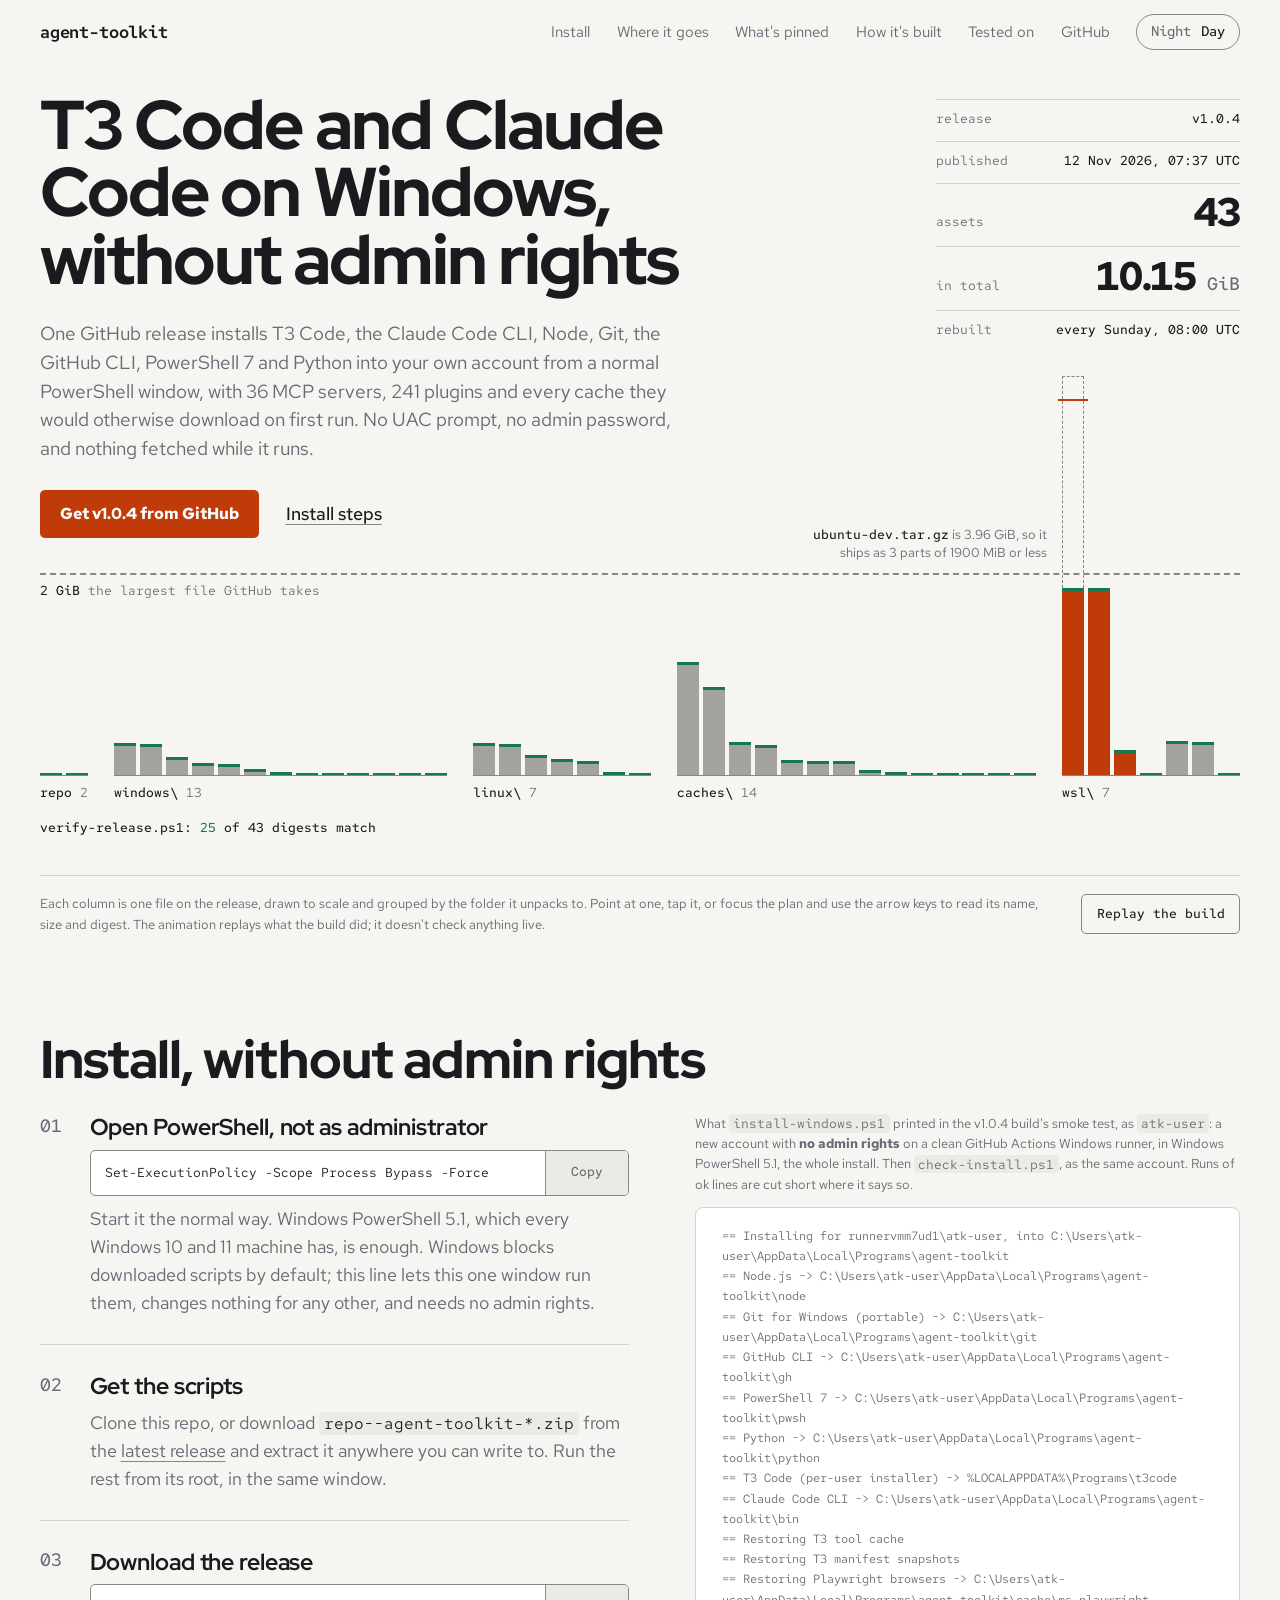
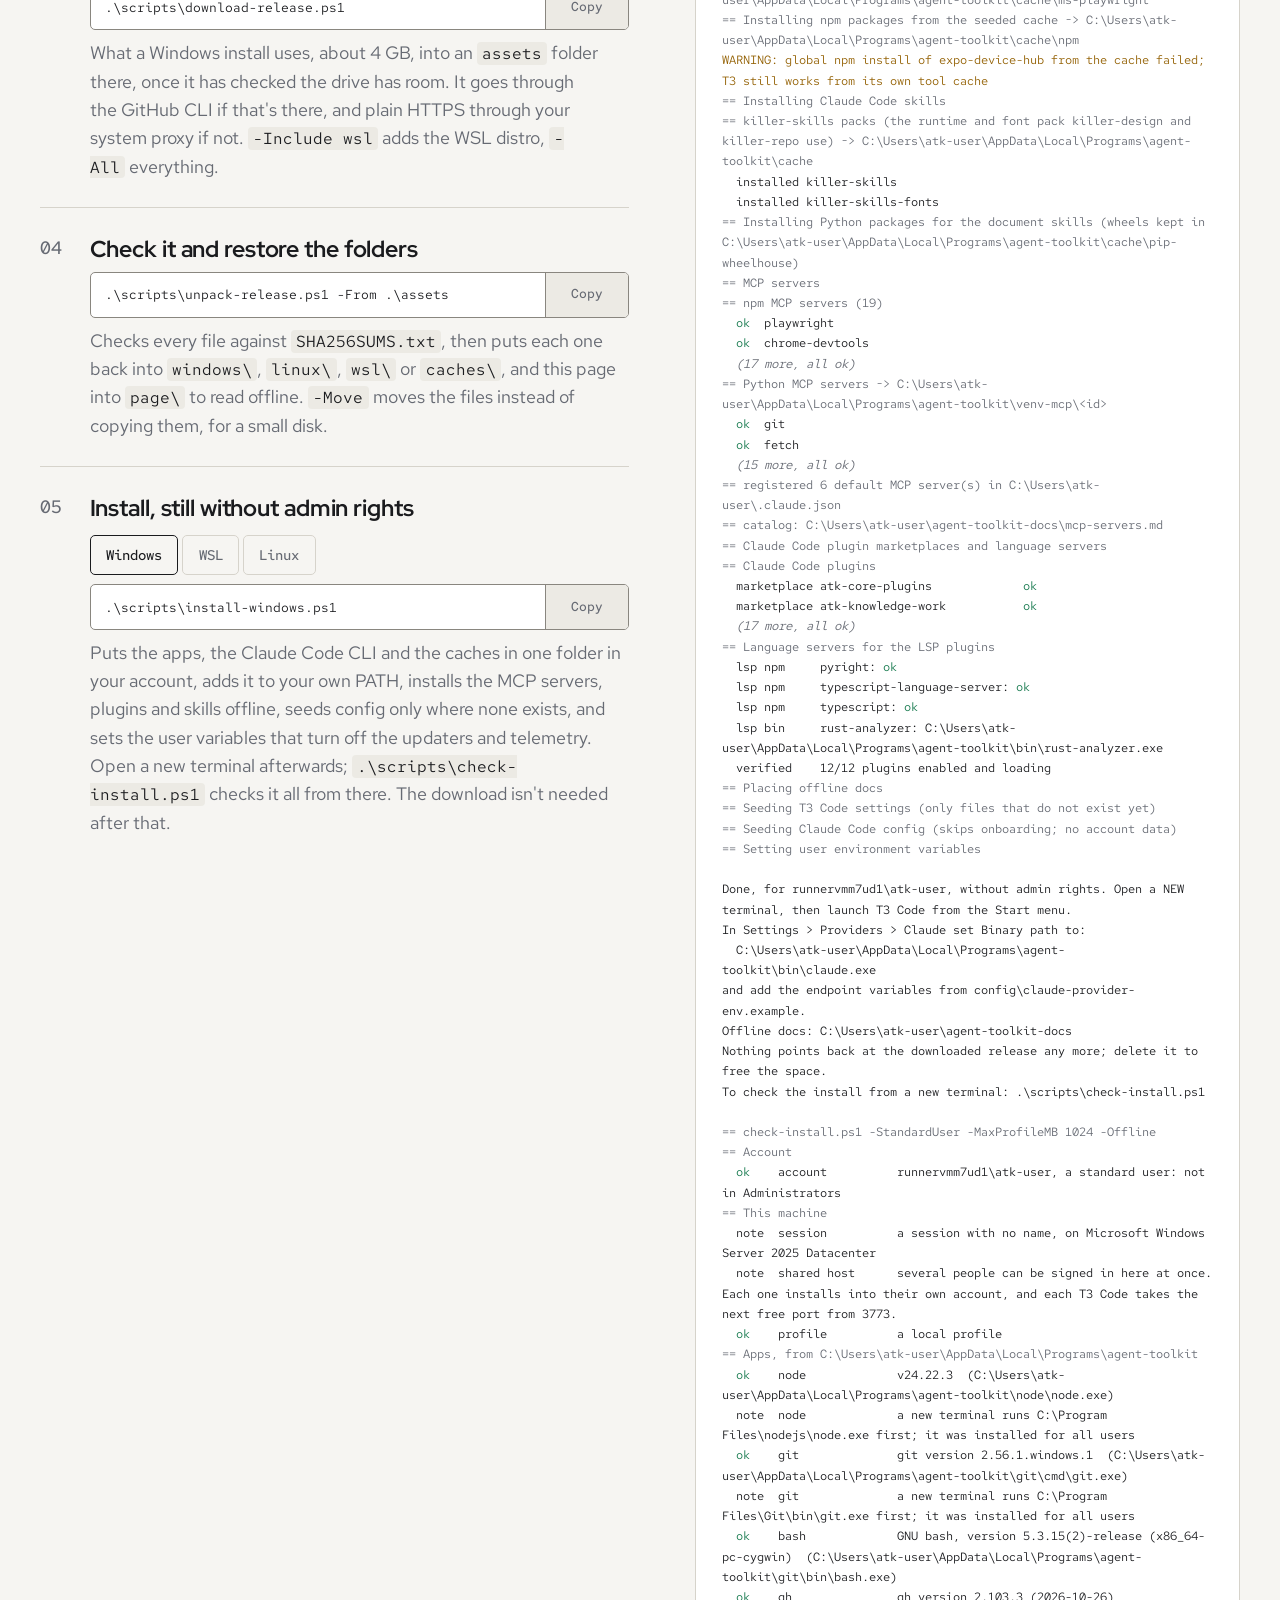
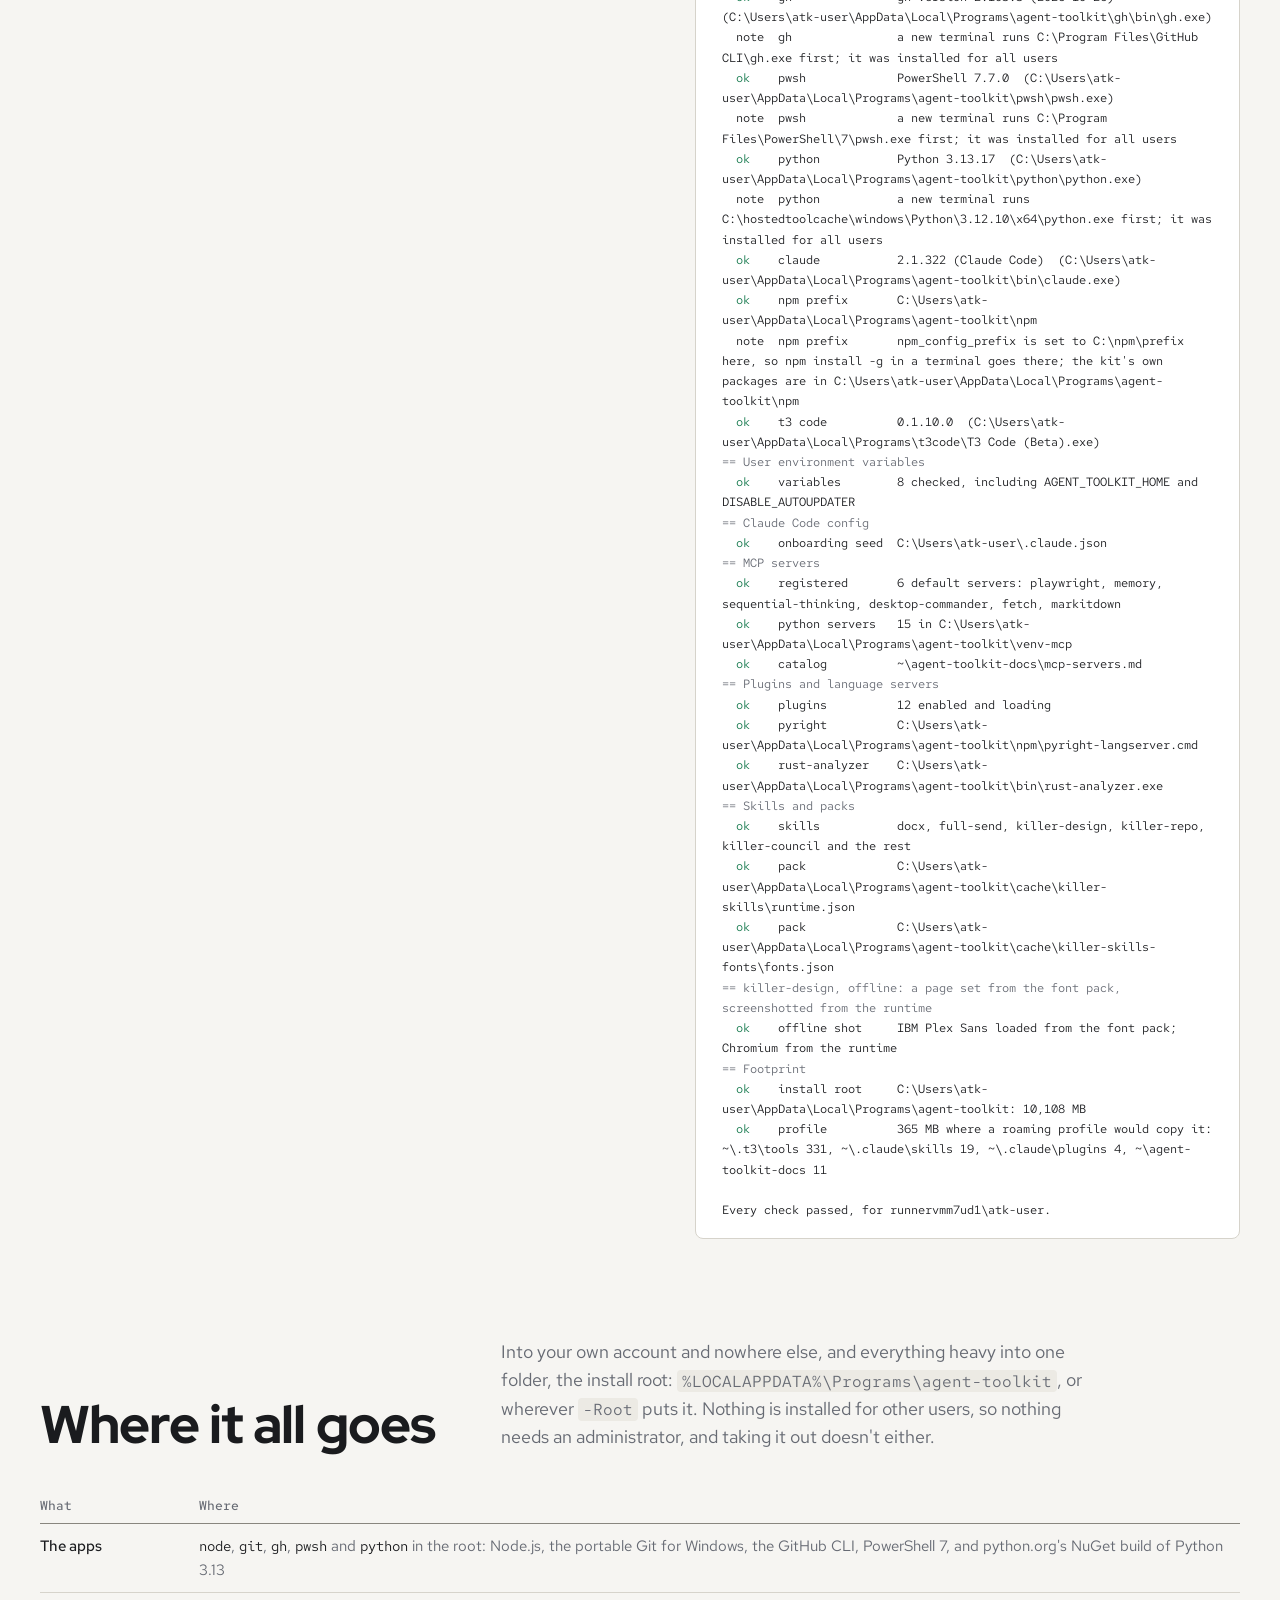
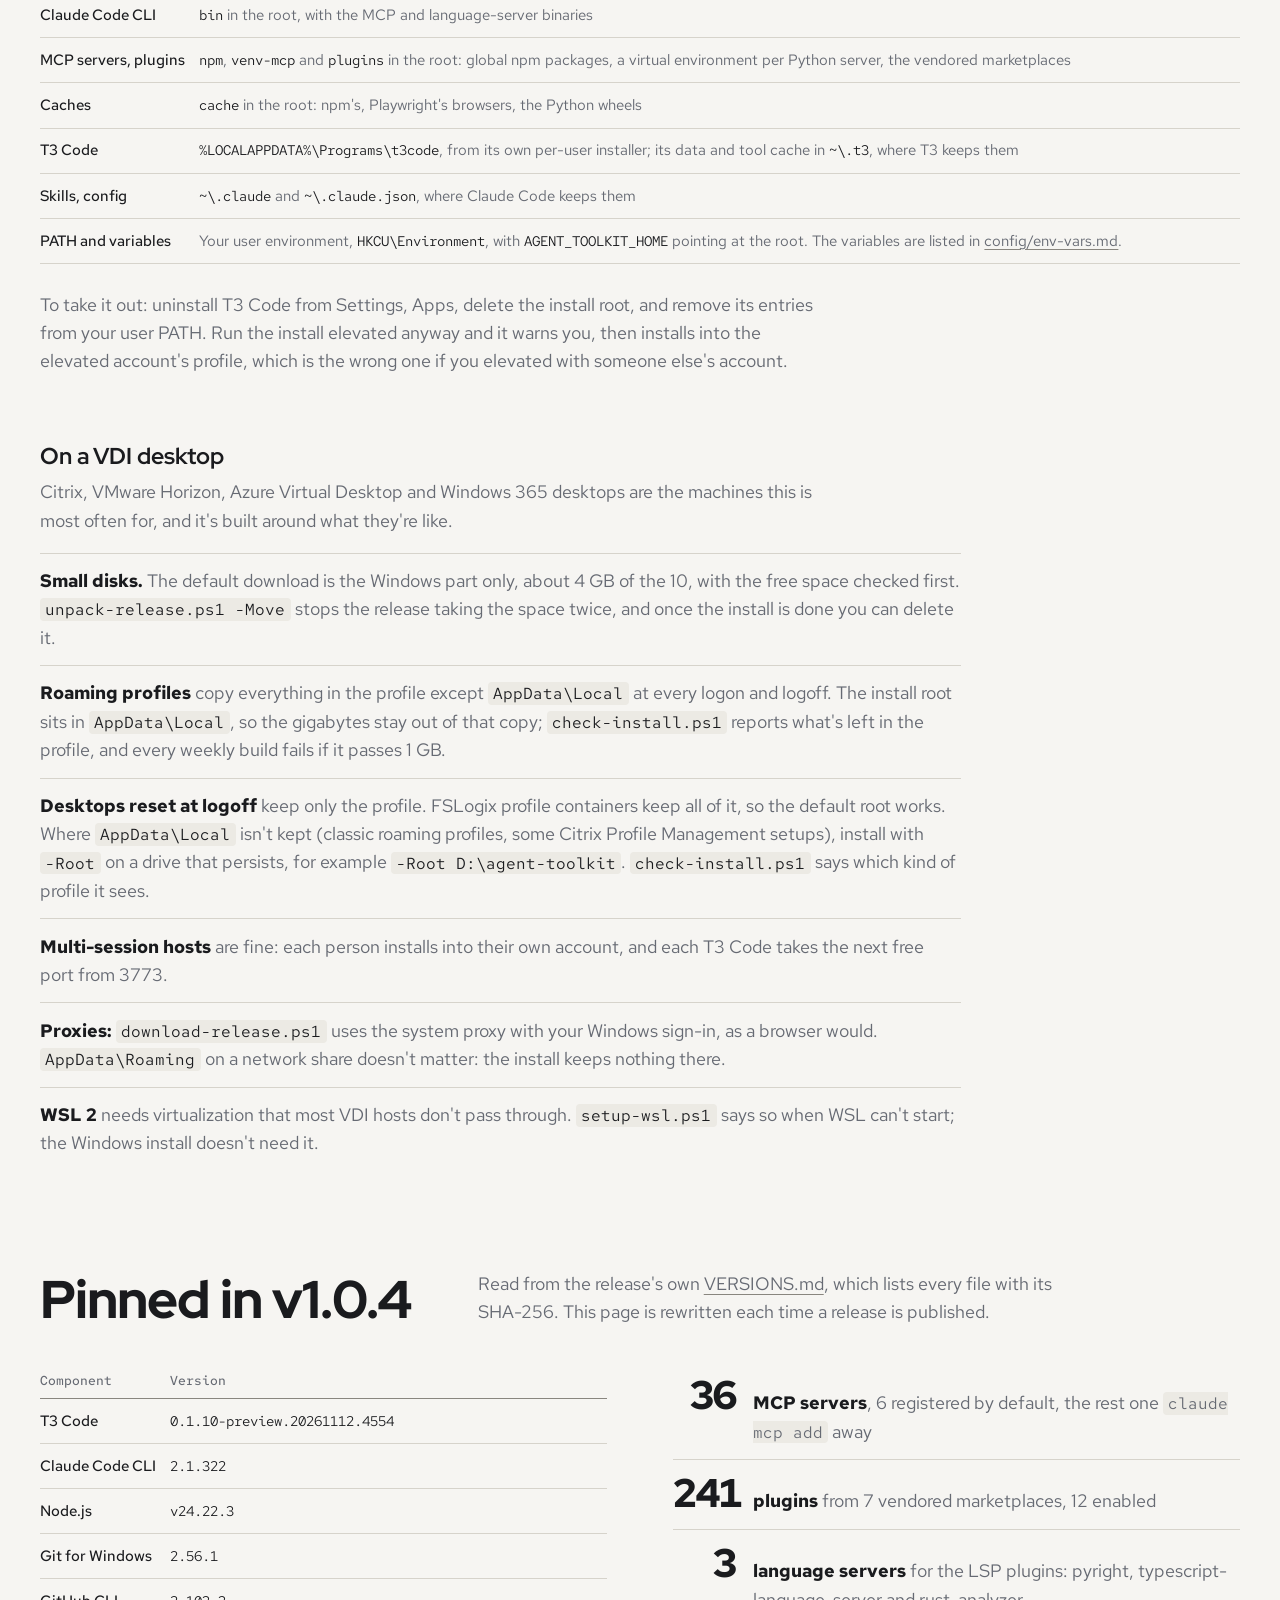
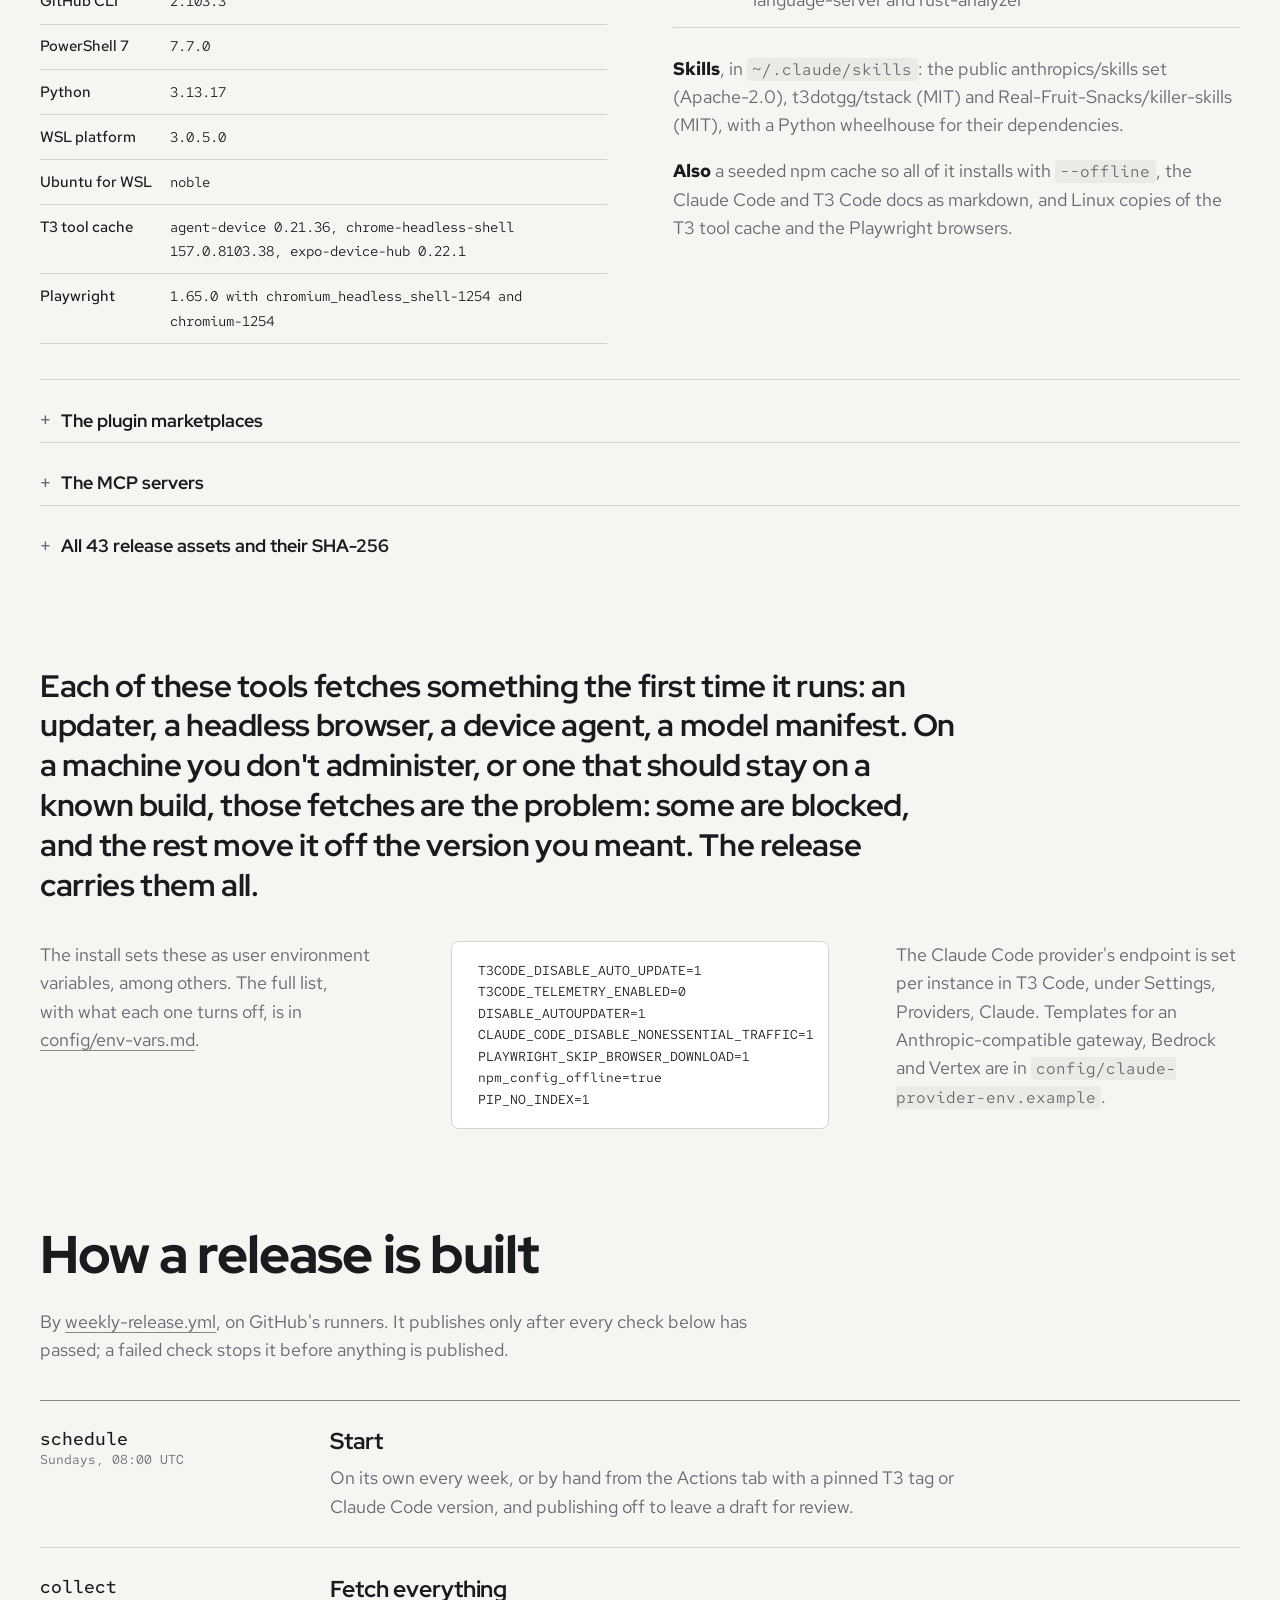
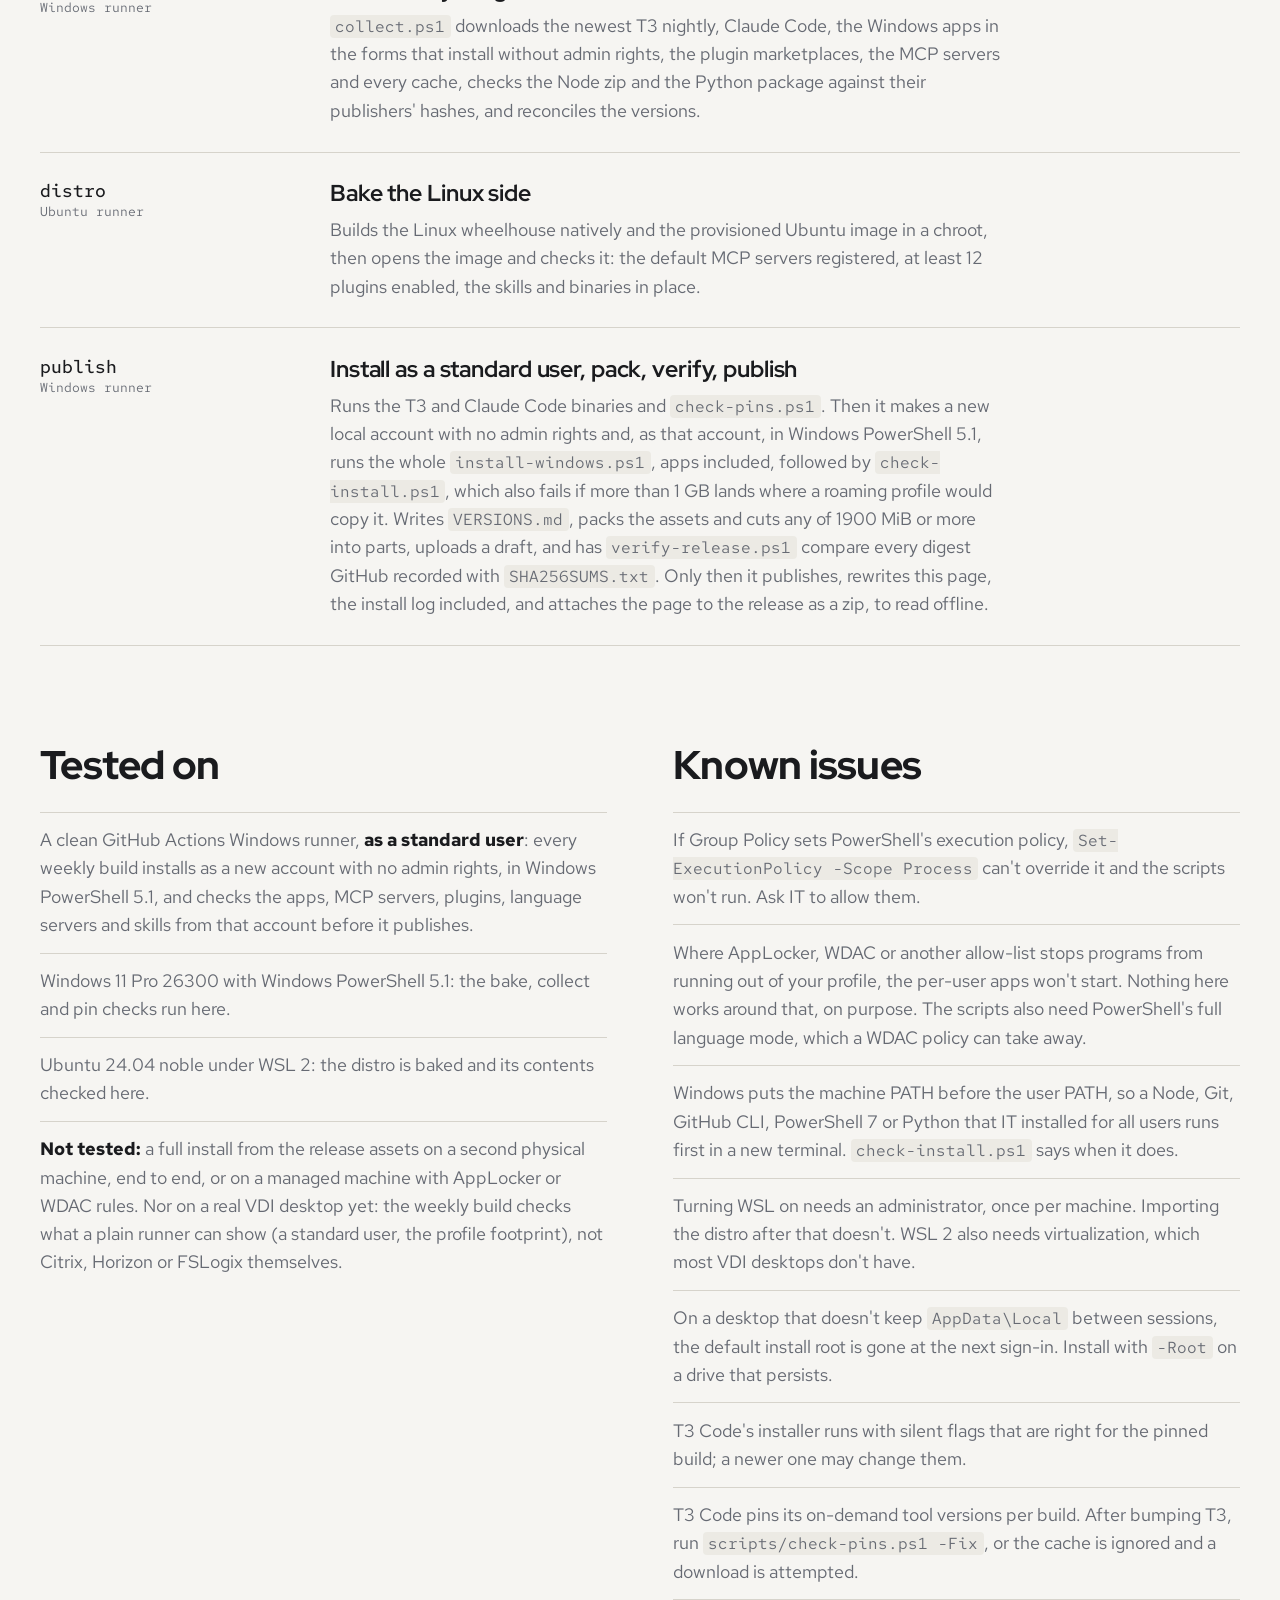
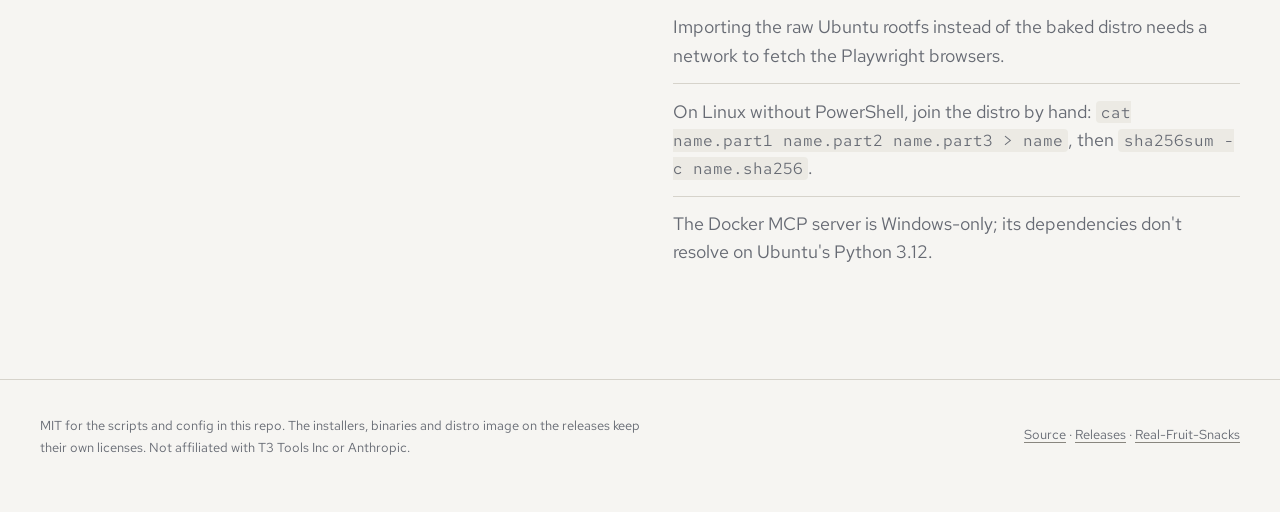
==== commit 77e40f7c: "Drop killer-skills: its repository is deleted, so the weekly build no longer fetches its skills, run" ====
--- a/docs/index.html
+++ b/docs/index.html
@@ -236,7 +236,7 @@
         <tr><th scope="row">The apps</th><td><code>node</code>, <code>git</code>, <code>gh</code>, <code>pwsh</code> and <code>python</code> in the root: Node.js, the portable Git for Windows, the GitHub CLI, PowerShell&nbsp;7, and python.org's NuGet build of Python 3.13</td></tr>
         <tr><th scope="row">Claude Code CLI</th><td><code>bin</code> in the root, with the MCP and language-server binaries</td></tr>
         <tr><th scope="row">MCP servers, plugins</th><td><code>npm</code>, <code>venv-mcp</code> and <code>plugins</code> in the root: global npm packages, a virtual environment per Python server, the vendored marketplaces</td></tr>
-        <tr><th scope="row">Caches</th><td><code>cache</code> in the root: npm's, Playwright's browsers, killer-skills' packs, the Python wheels</td></tr>
+        <tr><th scope="row">Caches</th><td><code>cache</code> in the root: npm's, Playwright's browsers, the Python wheels</td></tr>
         <tr><th scope="row">T3 Code</th><td><code>%LOCALAPPDATA%\<wbr>Programs\<wbr>t3code</code>, from its own per-user installer; its data and tool cache in <code>~\<wbr>.t3</code>, where T3 keeps them</td></tr>
         <tr><th scope="row">Skills, config</th><td><code>~\<wbr>.claude</code> and <code>~\<wbr>.claude.json</code>, where Claude Code keeps them</td></tr>
         <tr><th scope="row">PATH and variables</th><td>Your user environment, <code>HKCU\<wbr>Environment</code>, with <code>AGENT_TOOLKIT_HOME</code> pointing at the root. The variables are listed in <a href="https://github.com/Real-Fruit-Snacks/agent-toolkit/blob/main/config/env-vars.md">config/env-vars.md</a>.</td></tr>
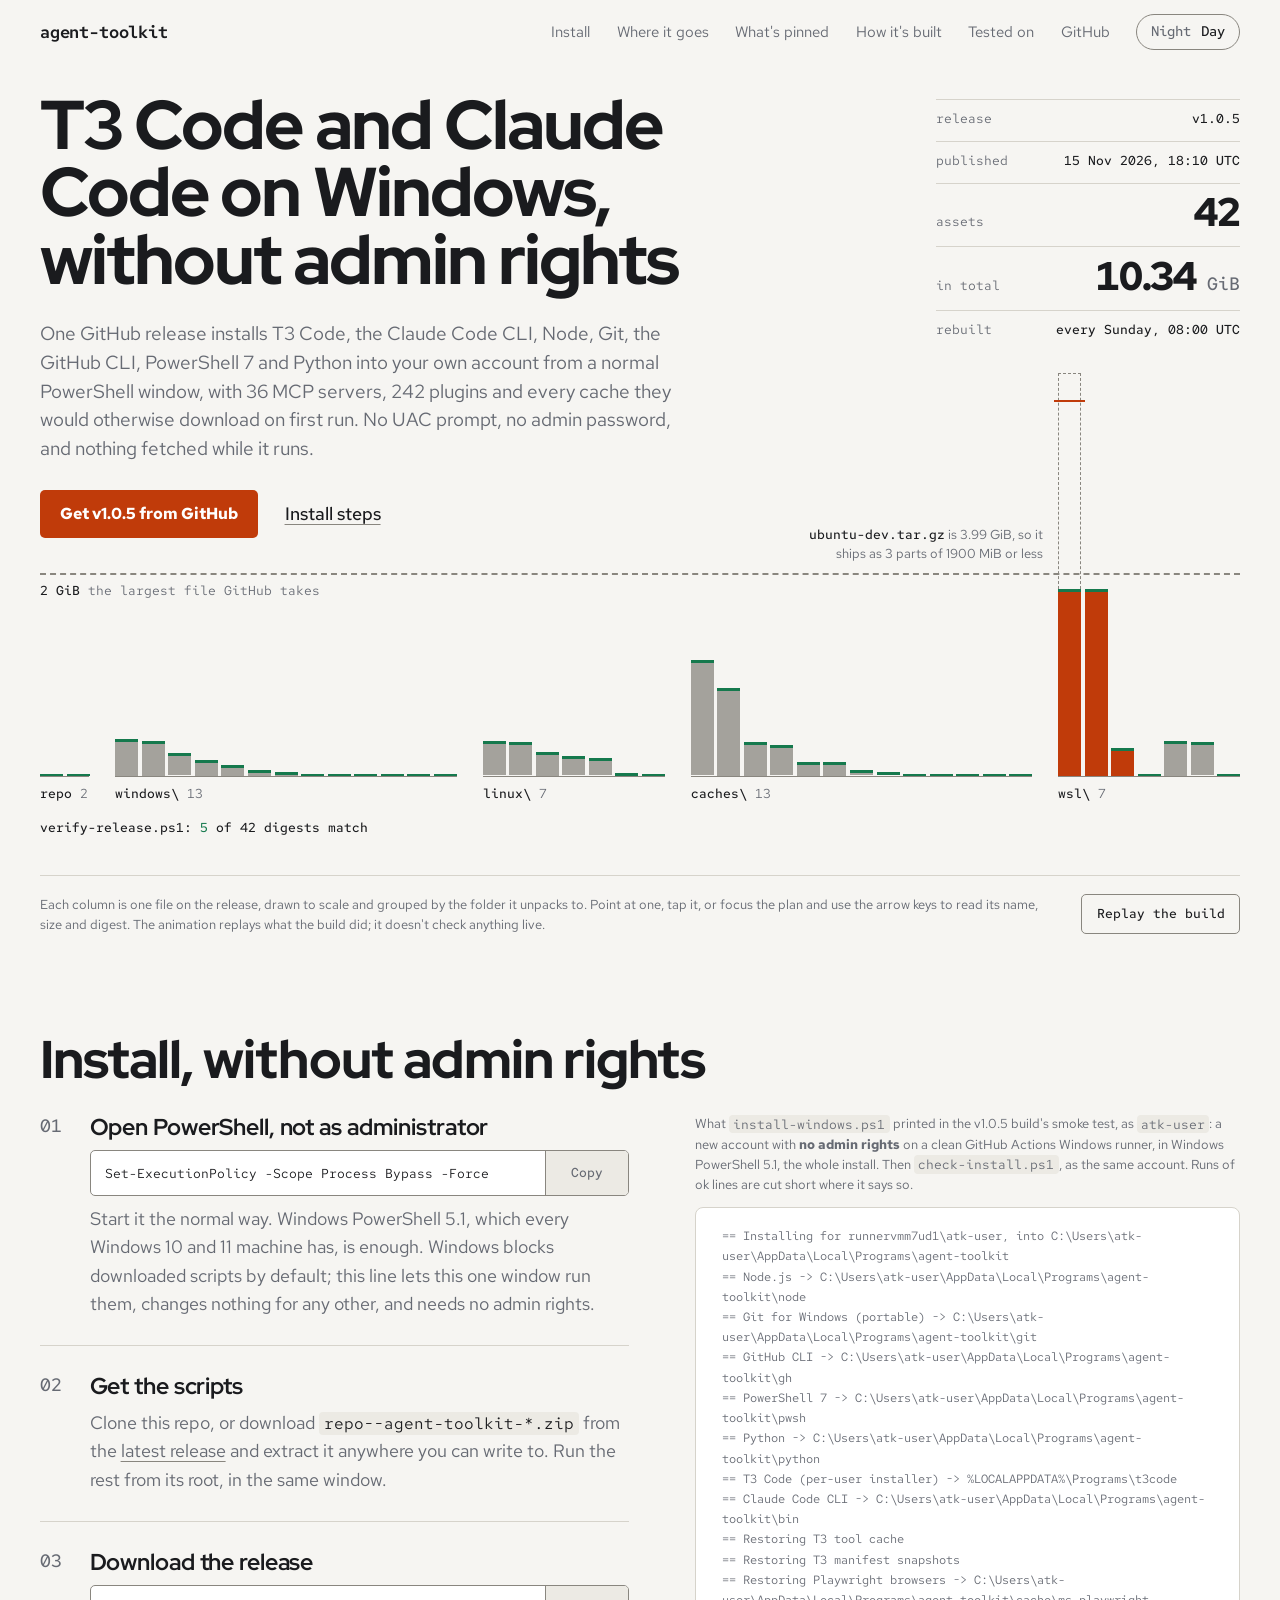
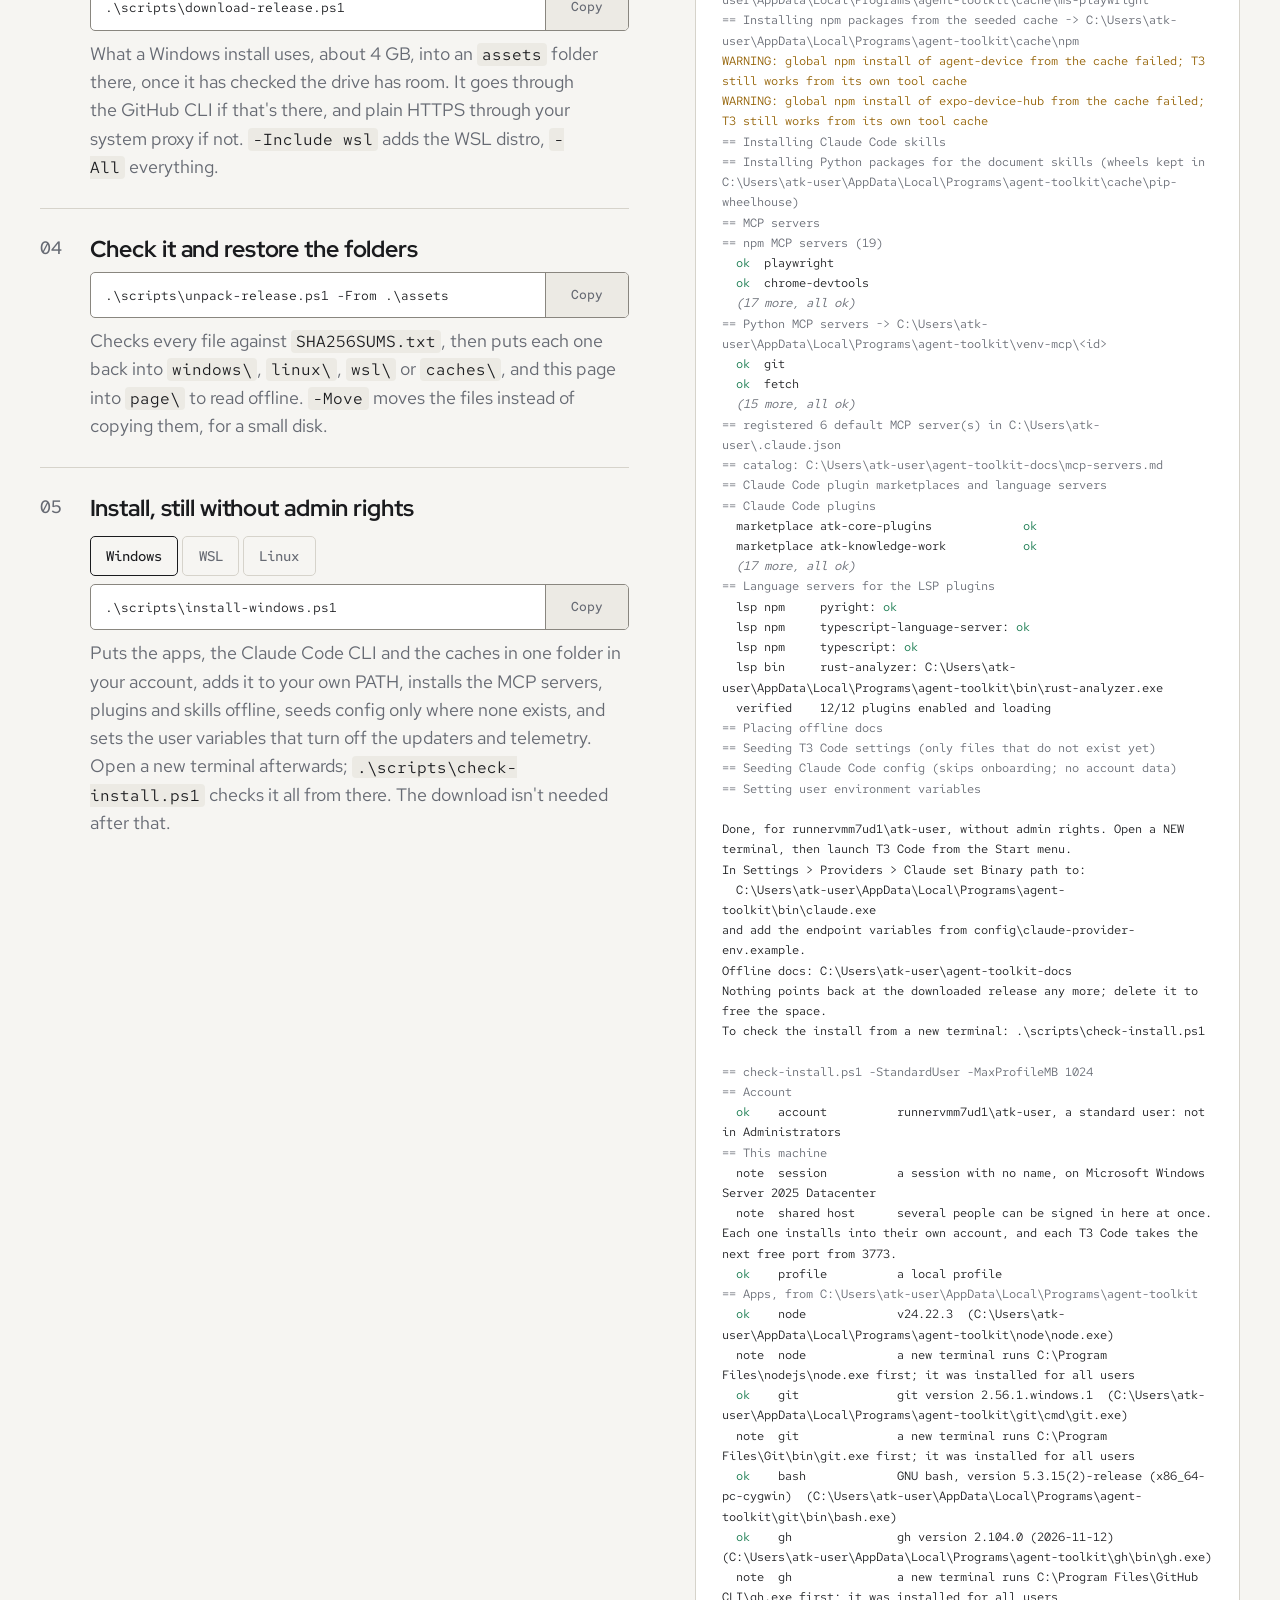
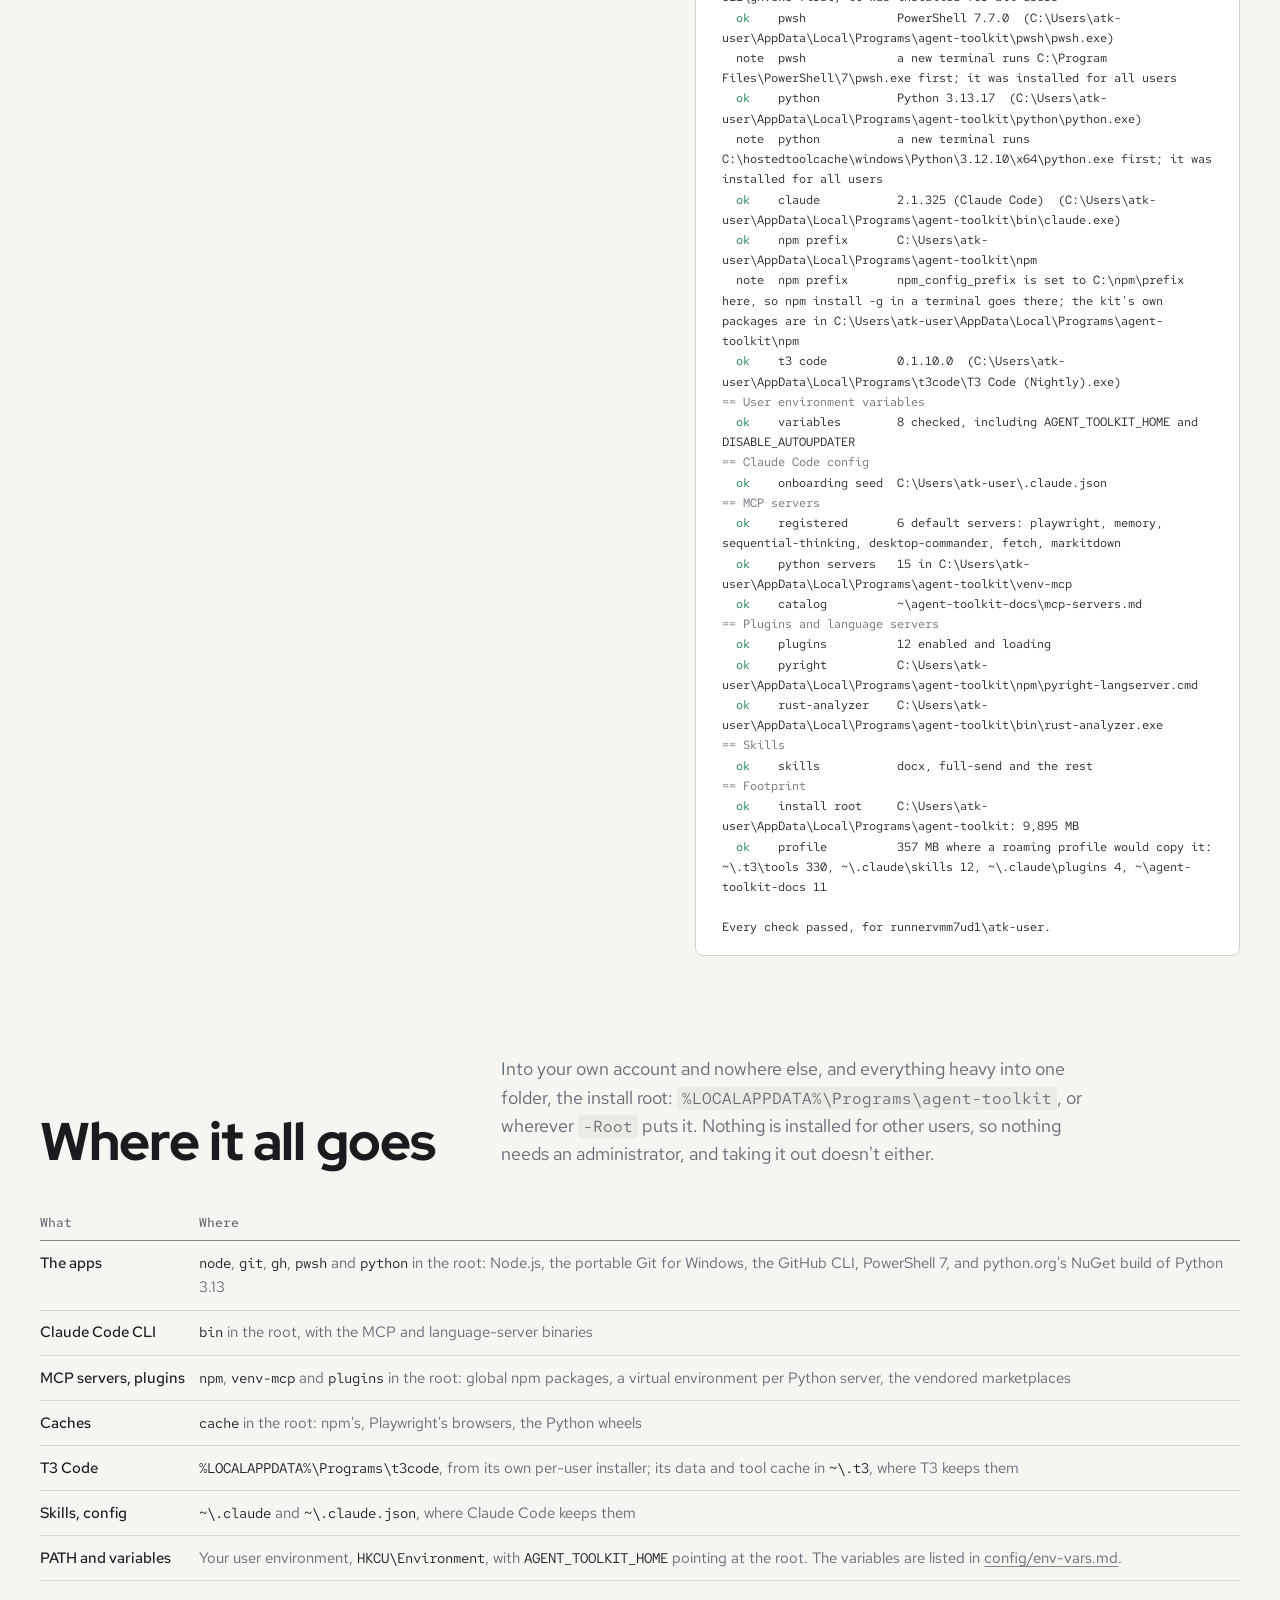
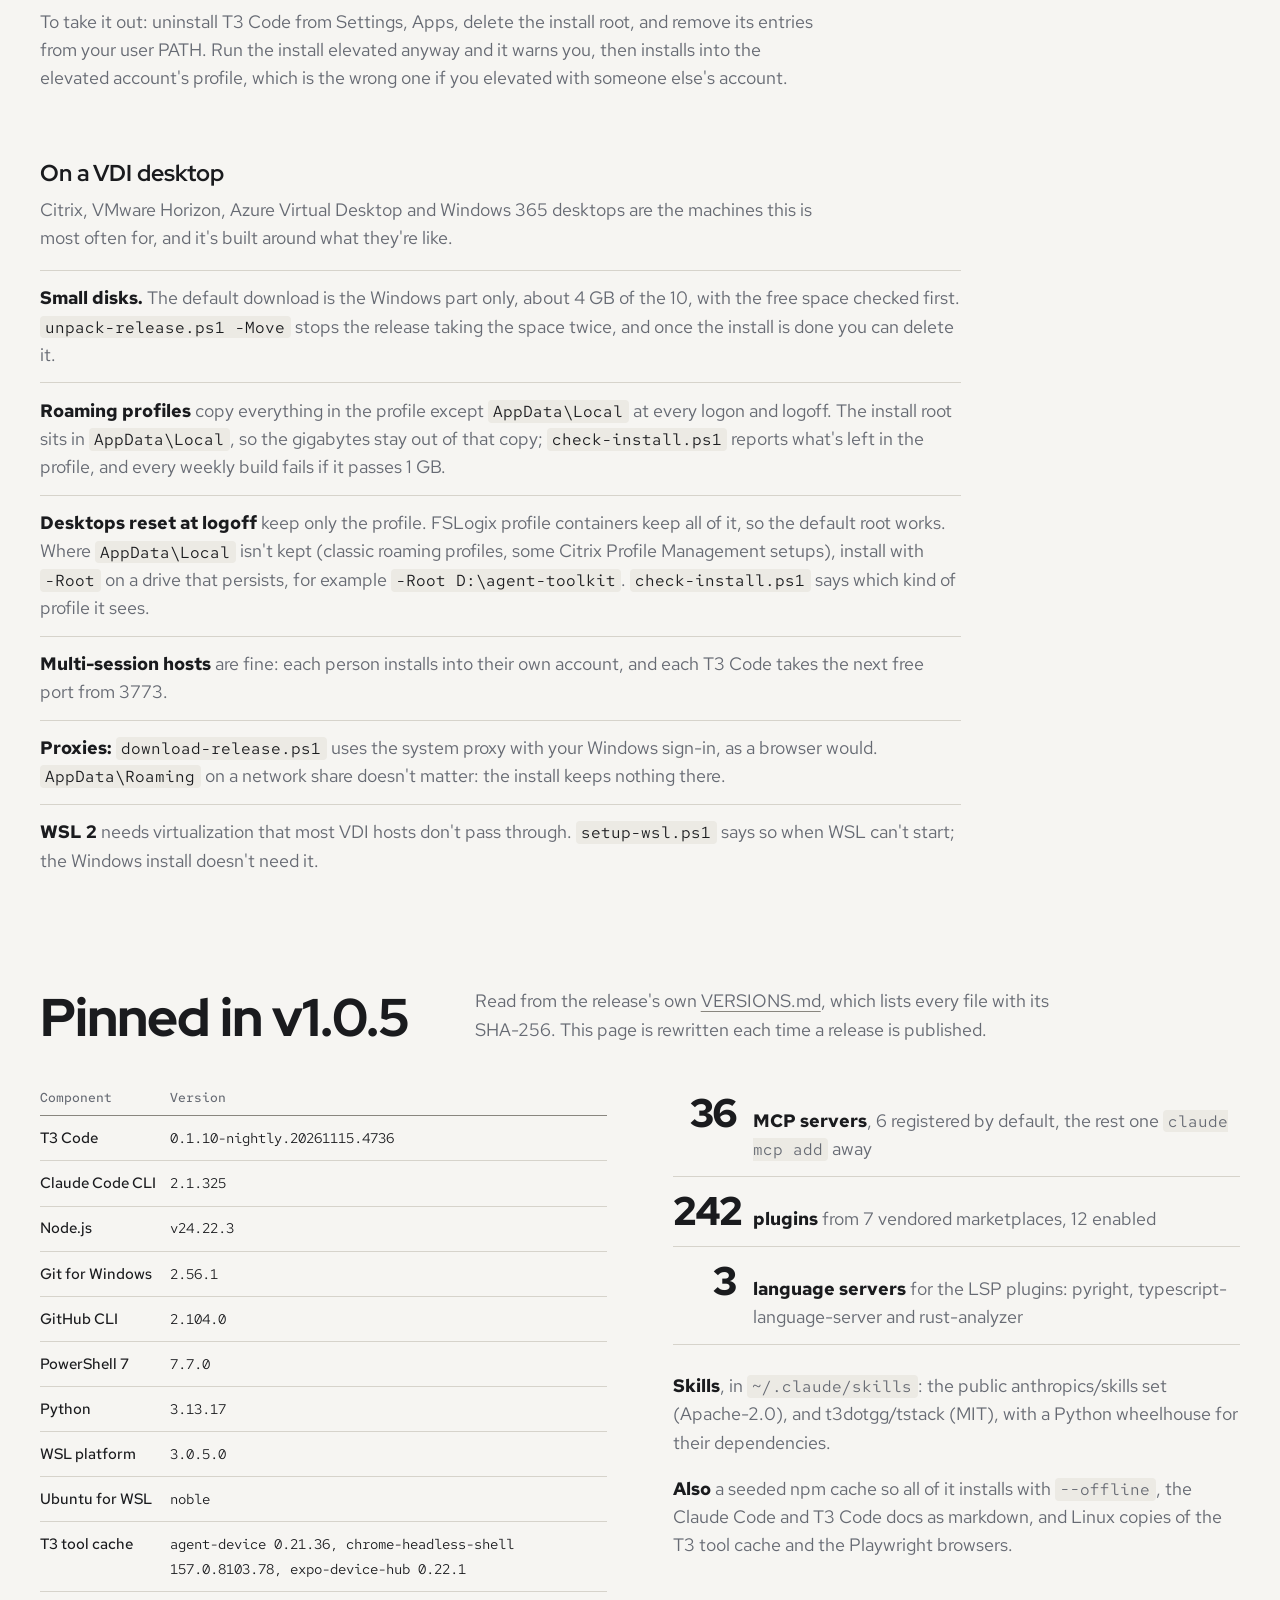
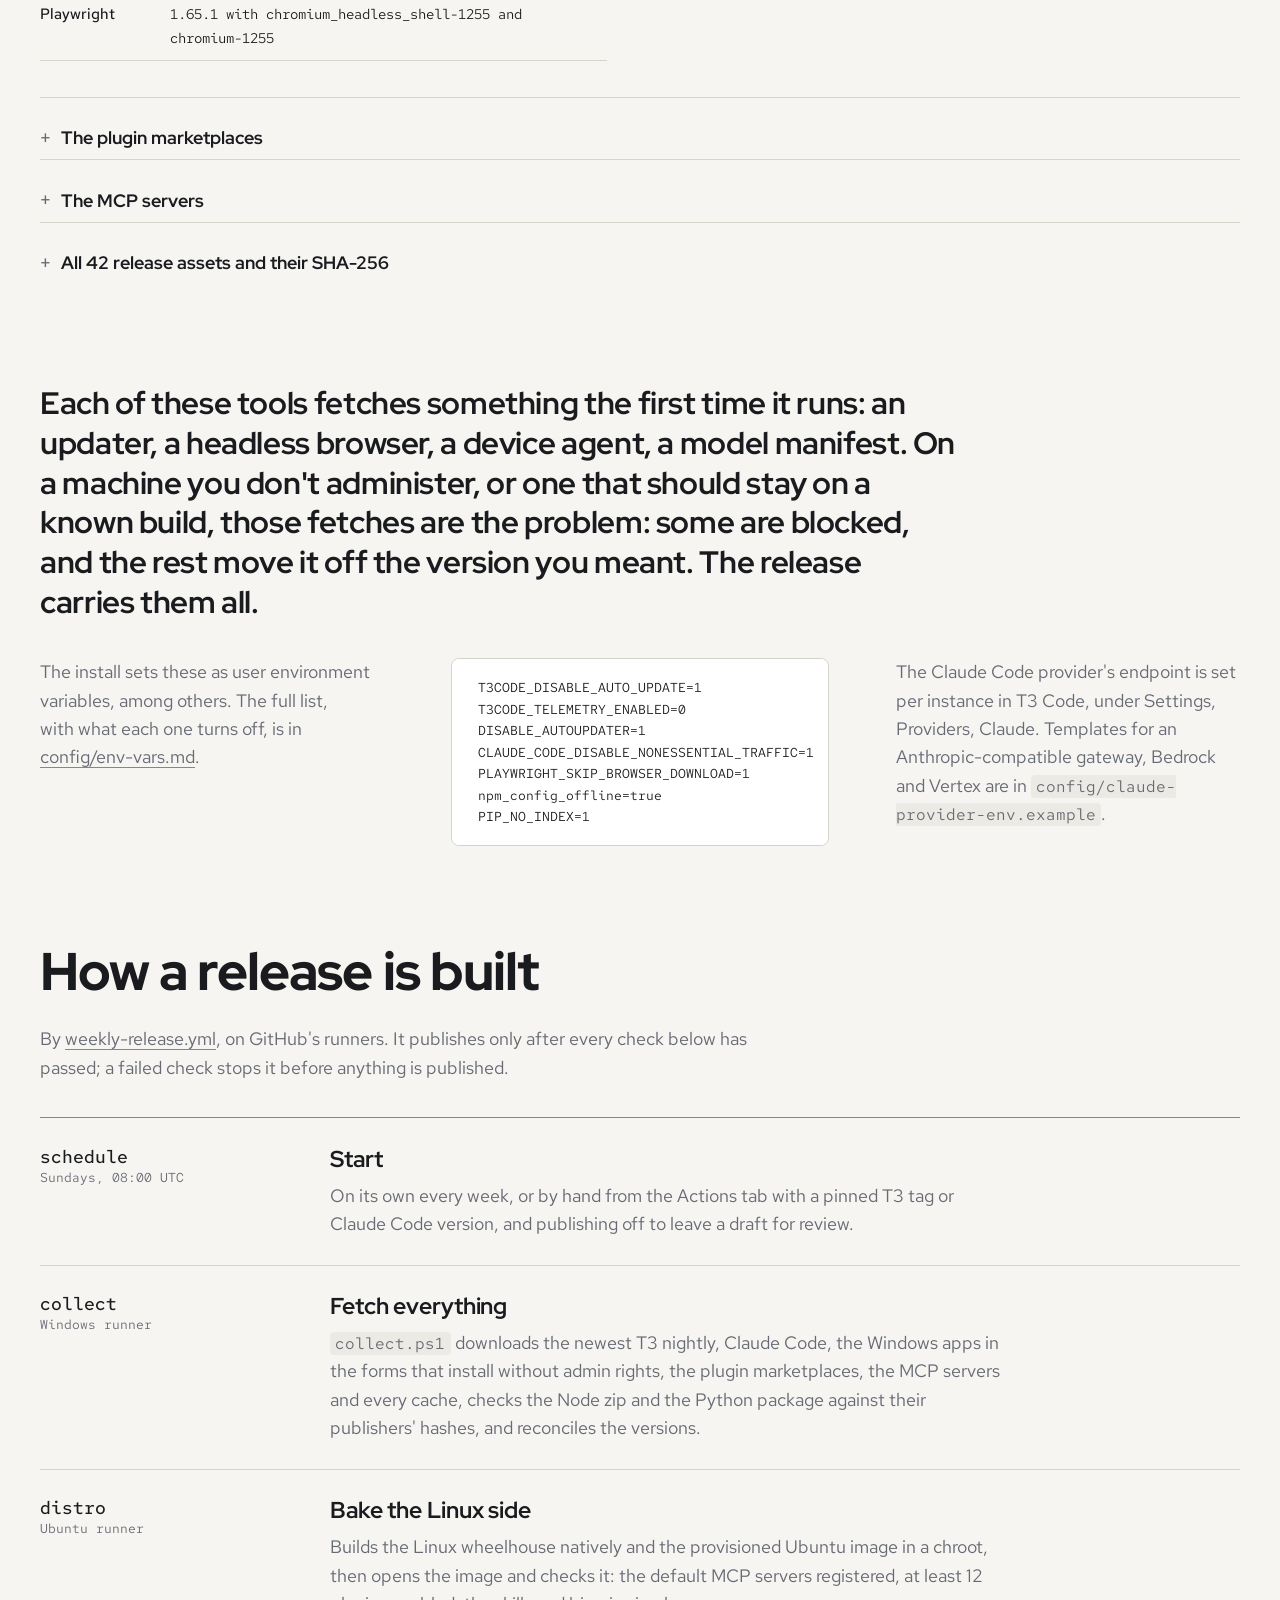
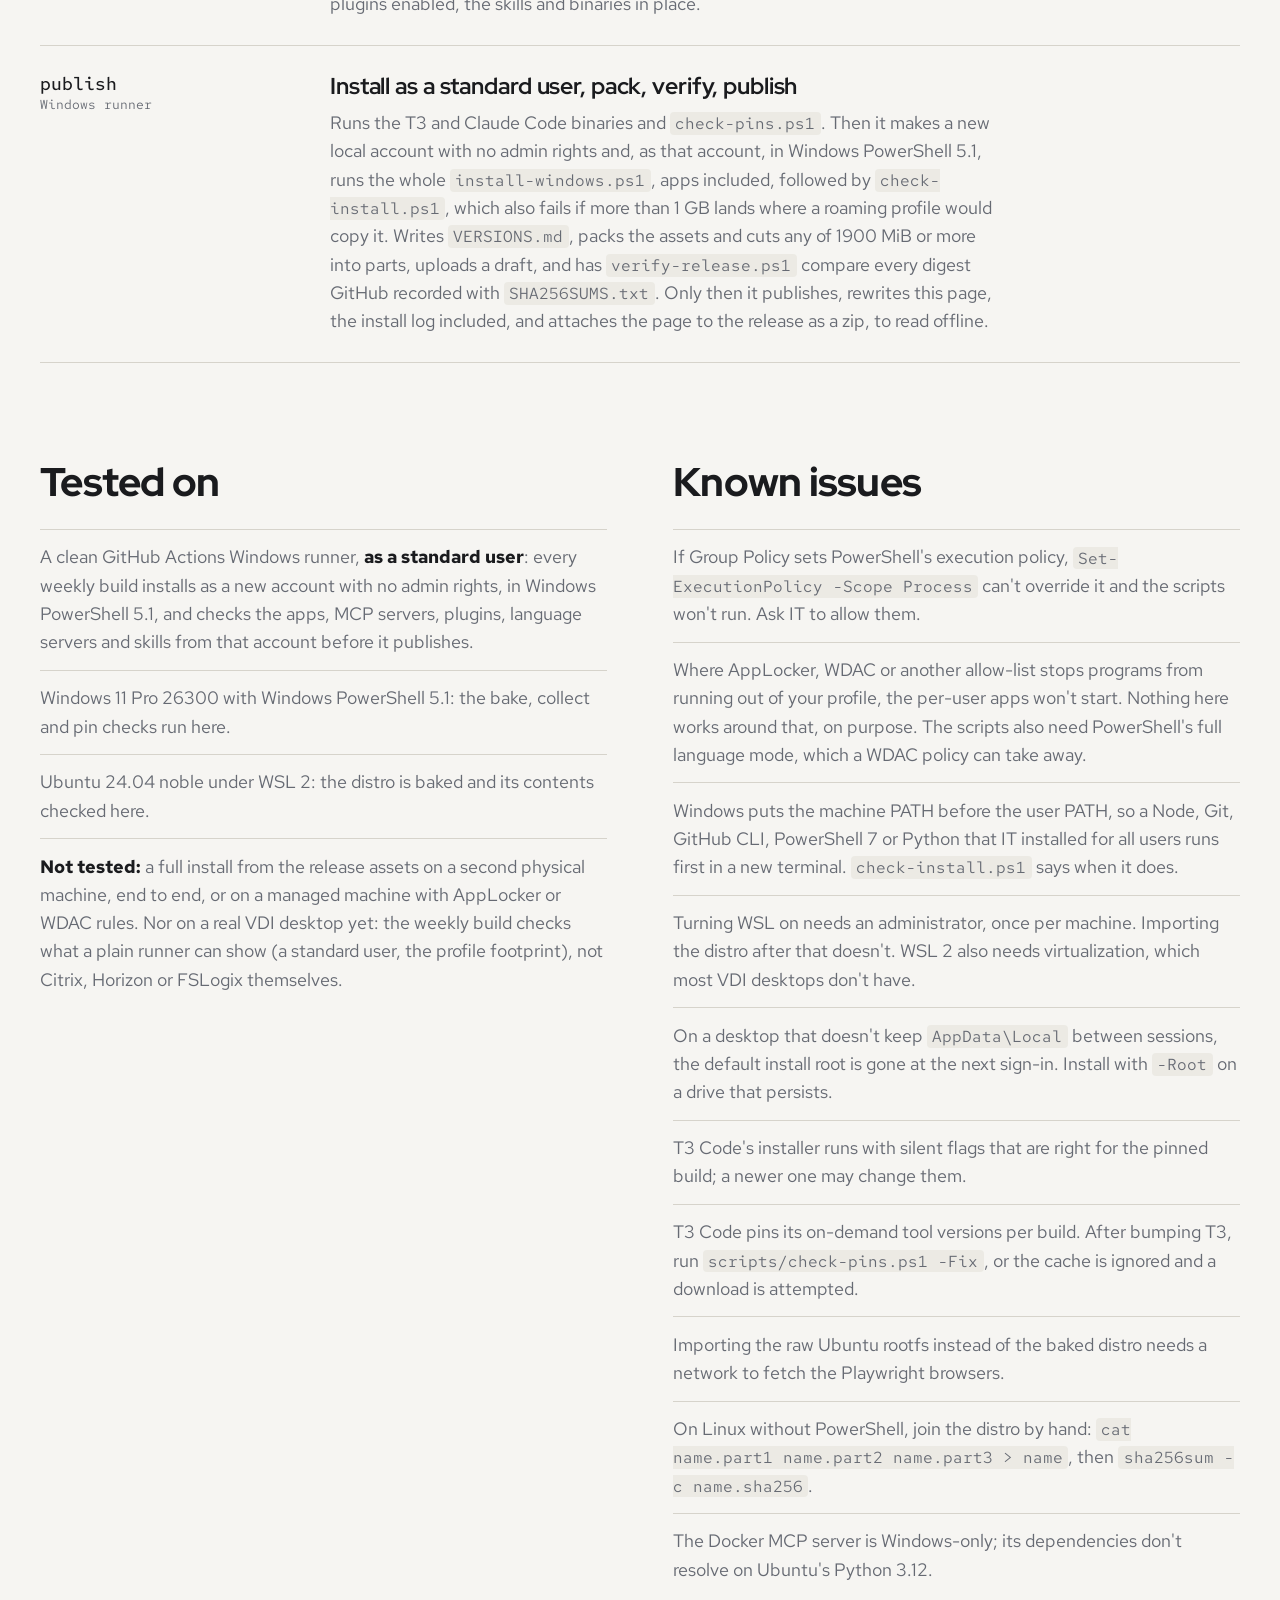
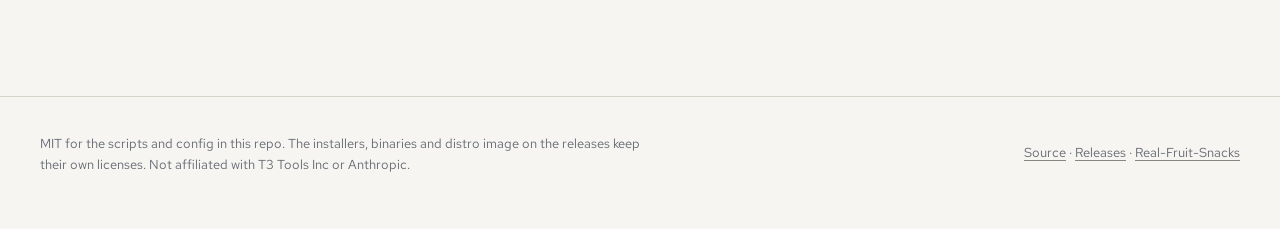
==== commit 696fe8f5: "Page: point at v1.0.5" ====
--- a/docs/index.html
+++ b/docs/index.html
@@ -48,21 +48,21 @@
 </header>
 
 <main>
-<section class="hero" style="--head:1.9804" aria-labelledby="title">
+<section class="hero" style="--head:1.9944" aria-labelledby="title">
   <div class="wrap">
     <div class="intro">
       <h1 id="title">T3 Code and Claude Code on Windows, without admin&nbsp;rights</h1>
-      <p class="lede">One GitHub release installs T3 Code, the Claude Code CLI, Node, Git, the GitHub CLI, PowerShell&nbsp;7 and Python into your own account from a normal PowerShell window, with <!-- gen:mcp-count -->36<!-- /gen:mcp-count --> MCP servers, <!-- gen:plugin-count -->241<!-- /gen:plugin-count --> plugins and every cache they would otherwise download on first run. No UAC prompt, no admin password, and nothing fetched while it runs.</p>
-      <p class="acts"><!-- gen:get --><a class="get" href="https://github.com/Real-Fruit-Snacks/agent-toolkit/releases/tag/v1.0.4">Get v1.0.4 from GitHub</a><!-- /gen:get --> <a class="how" href="#install">Install steps</a></p>
+      <p class="lede">One GitHub release installs T3 Code, the Claude Code CLI, Node, Git, the GitHub CLI, PowerShell&nbsp;7 and Python into your own account from a normal PowerShell window, with <!-- gen:mcp-count -->36<!-- /gen:mcp-count --> MCP servers, <!-- gen:plugin-count -->242<!-- /gen:plugin-count --> plugins and every cache they would otherwise download on first run. No UAC prompt, no admin password, and nothing fetched while it runs.</p>
+      <p class="acts"><!-- gen:get --><a class="get" href="https://github.com/Real-Fruit-Snacks/agent-toolkit/releases/tag/v1.0.5">Get v1.0.5 from GitHub</a><!-- /gen:get --> <a class="how" href="#install">Install steps</a></p>
     </div>
 
     <dl class="label" aria-label="The latest release">
-      <!-- gen:label --><div><dt>release</dt><dd>v1.0.4</dd></div><div><dt>published</dt><dd><time datetime="2026-11-12T07:37Z">12 Nov 2026, 07:37 UTC</time></dd></div><div class="big"><dt>assets</dt><dd>43</dd></div><div class="big"><dt>in total</dt><dd>10.15<small>&nbsp;GiB</small></dd></div><!-- /gen:label -->
+      <!-- gen:label --><div><dt>release</dt><dd>v1.0.5</dd></div><div><dt>published</dt><dd><time datetime="2026-11-15T18:10Z">15 Nov 2026, 18:10 UTC</time></dd></div><div class="big"><dt>assets</dt><dd>42</dd></div><div class="big"><dt>in total</dt><dd>10.34<small>&nbsp;GiB</small></dd></div><!-- /gen:label -->
       <div><dt>rebuilt</dt><dd>every Sunday, 08:00&nbsp;UTC</dd></div>
     </dl>
 
     <figure class="plan run" id="plan">
-      <!-- gen:plan --><div class="stage" style="--head:1.9804;grid-template-columns:1fr 1fr var(--gg) 1fr 1fr 1fr 1fr 1fr 1fr 1fr 1fr 1fr 1fr 1fr 1fr 1fr var(--gg) 1fr 1fr 1fr 1fr 1fr 1fr 1fr var(--gg) 1fr 1fr 1fr 1fr 1fr 1fr 1fr 1fr 1fr 1fr 1fr 1fr 1fr 1fr var(--gg) 1fr 1fr 1fr 1fr 1fr 1fr 1fr"><p class="limit"><span>2&nbsp;GiB</span> <span class="std">the largest file GitHub takes</span><span class="over" aria-hidden="true">ubuntu-dev.tar.gz is over it</span></p><p class="note" style="grid-column:1 / 41"><b>ubuntu-dev.tar.gz</b> is 3.96 GiB, so it ships as 3&nbsp;parts of 1900&nbsp;MiB or less</p><span class="ghost" style="grid-column:41;--h1:0.9277;--hw:1.9804" aria-hidden="true"><i style="--at:0.9277"></i></span><ol class="cols" aria-hidden="true"><li class="col" style="--h:0.0004;--i:0;grid-column:1" data-n="repo--agent-toolkit-v1.0.4.zip" data-s="919 KiB" data-d="a48b1013b370" data-to="the repo itself, for a machine without a clone"></li><li class="col" style="--h:0;--i:1;grid-column:2" data-n="SHA256SUMS.txt" data-s="4.1 KiB" data-d="9dd48d4d5298" data-to="the SHA-256 of every other asset"></li><li class="col" style="--h:0.1613;--i:2;grid-column:4" data-n="windows--claude-2.1.322-win32-x64.exe" data-s="330 MiB" data-d="345996b4bdba" data-to="goes to windows\claude-code\"></li><li class="col" style="--h:0.152;--i:3;grid-column:5" data-n="windows--T3-Code-0.1.10-preview.20261112.4554-x64.exe" data-s="311 MiB" data-d="d4e4a183c8fe" data-to="goes to windows\"></li><li class="col" style="--h:0.0916;--i:4;grid-column:6" data-n="windows--T3-Code-0.1.10-preview.20261112.4554-x64.zip" data-s="188 MiB" data-d="b12a9d3b1a46" data-to="goes to windows\"></li><li class="col" style="--h:0.0627;--i:5;grid-column:7" data-n="windows--t3-0.1.10-preview.20261112.4554-win32-x64.zip" data-s="128 MiB" data-d="2073797a1917" data-to="goes to windows\"></li><li class="col" style="--h:0.0537;--i:6;grid-column:8" data-n="windows--PowerShell-7.7.0-win-x64.zip" data-s="110 MiB" data-d="7c74e03b20a7" data-to="goes to windows\"></li><li class="col" style="--h:0.028;--i:7;grid-column:9" data-n="windows--PortableGit-2.56.1-64-bit.7z.exe" data-s="57 MiB" data-d="9dd04a608ceb" data-to="goes to windows\"></li><li class="col" style="--h:0.0176;--i:8;grid-column:10" data-n="windows--node-v24.22.3-win-x64.zip" data-s="36 MiB" data-d="e612af99f626" data-to="goes to windows\"></li><li class="col" style="--h:0.0071;--i:9;grid-column:11" data-n="windows--gh_2.103.3_windows_amd64.zip" data-s="14 MiB" data-d="98d0cfa79472" data-to="goes to windows\"></li><li class="col" style="--h:0.0069;--i:10;grid-column:12" data-n="windows--python.3.13.17.nupkg" data-s="14 MiB" data-d="dce409744b08" data-to="goes to windows\"></li><li class="col" style="--h:0;--i:11;grid-column:13" data-n="windows--SHASUMS256-node-v24.22.2.txt" data-s="3.1 KiB" data-d="d34bb3c58242" data-to="goes to windows\"></li><li class="col" style="--h:0;--i:12;grid-column:14" data-n="windows--SHASUMS256-node-v24.22.3.txt" data-s="3.1 KiB" data-d="06d17307d84e" data-to="goes to windows\"></li><li class="col" style="--h:0;--i:13;grid-column:15" data-n="windows--SHA256SUMS" data-s="576 bytes" data-d="1a302bfe6c17" data-to="goes to windows\"></li><li class="col" style="--h:0;--i:14;grid-column:16" data-n="windows--nightly.yml" data-s="445 bytes" data-d="654aafaee19e" data-to="goes to windows\"></li><li class="col" style="--h:0.1592;--i:15;grid-column:18" data-n="linux--claude-2.1.322-linux-x64" data-s="326 MiB" data-d="bfb3703ad538" data-to="goes to linux\claude-code\"></li><li class="col" style="--h:0.1529;--i:16;grid-column:19" data-n="linux--claude-2.1.322-linux-x64-musl" data-s="313 MiB" data-d="9bed6cfc5d24" data-to="goes to linux\claude-code\"></li><li class="col" style="--h:0.1002;--i:17;grid-column:20" data-n="linux--T3-Code-0.1.10-preview.20261112.4554-x86_64.AppImage" data-s="205 MiB" data-d="152c517975d1" data-to="goes to linux\"></li><li class="col" style="--h:0.0818;--i:18;grid-column:21" data-n="linux--T3-Code-0.1.10-preview.20261112.4554-amd64.deb" data-s="167 MiB" data-d="d182276f6424" data-to="goes to linux\"></li><li class="col" style="--h:0.0697;--i:19;grid-column:22" data-n="linux--t3-0.1.10-preview.20261112.4554-linux-x64.tar.gz" data-s="143 MiB" data-d="d4accf6854ea" data-to="goes to linux\"></li><li class="col" style="--h:0.0149;--i:20;grid-column:23" data-n="linux--node-v24.22.3-linux-x64.tar.xz" data-s="31 MiB" data-d="4f2b175a6d53" data-to="goes to linux\"></li><li class="col" style="--h:0.007;--i:21;grid-column:24" data-n="linux--gh_2.103.3_linux_amd64.deb" data-s="14 MiB" data-d="e3bafef96328" data-to="goes to linux\"></li><li class="col" style="--h:0.5614;--i:22;grid-column:26" data-n="caches--npm-cache.zip" data-s="1.12 GiB" data-d="8174532c15d9" data-to="unzips to caches\npm-cache\"></li><li class="col" style="--h:0.4366;--i:23;grid-column:27" data-n="caches--pip-wheelhouse.zip" data-s="894 MiB" data-d="f74b2a60ea44" data-to="unzips to caches\pip-wheelhouse\"></li><li class="col" style="--h:0.1658;--i:24;grid-column:28" data-n="caches--playwright-browsers.zip" data-s="340 MiB" data-d="5a81aa6e8a00" data-to="unzips to caches\playwright-browsers\"></li><li class="col" style="--h:0.1491;--i:25;grid-column:29" data-n="caches--playwright-browsers-linux.zip" data-s="305 MiB" data-d="0ba4582a47c4" data-to="unzips to caches\playwright-browsers-linux\"></li><li class="col" style="--h:0.0761;--i:26;grid-column:30" data-n="caches--killer-skills.zip" data-s="156 MiB" data-d="8d9bd7ca3d69" data-to="unzips to caches\killer-skills\"></li><li class="col" style="--h:0.0696;--i:27;grid-column:31" data-n="caches--t3-tools-win.zip" data-s="142 MiB" data-d="fc001f4dda55" data-to="unzips to caches\t3-tools-win\"></li><li class="col" style="--h:0.0686;--i:28;grid-column:32" data-n="caches--t3-tools-linux.zip" data-s="140 MiB" data-d="191bb026dfe2" data-to="unzips to caches\t3-tools-linux\"></li><li class="col" style="--h:0.0265;--i:29;grid-column:33" data-n="caches--mcp-bin.zip" data-s="54 MiB" data-d="931f76813752" data-to="unzips to caches\mcp-bin\"></li><li class="col" style="--h:0.0156;--i:30;grid-column:34" data-n="caches--lsp-bin.zip" data-s="32 MiB" data-d="0e610413a575" data-to="unzips to caches\lsp-bin\"></li><li class="col" style="--h:0.0095;--i:31;grid-column:35" data-n="caches--claude-plugins.zip" data-s="19 MiB" data-d="8cb1a8fc9aeb" data-to="unzips to caches\claude-plugins\"></li><li class="col" style="--h:0.0065;--i:32;grid-column:36" data-n="caches--npm.zip" data-s="13 MiB" data-d="f845f0185ddb" data-to="unzips to caches\npm\"></li><li class="col" style="--h:0.0032;--i:33;grid-column:37" data-n="caches--claude-skills.zip" data-s="6.6 MiB" data-d="9f22e9f26134" data-to="unzips to caches\claude-skills\"></li><li class="col" style="--h:0.0015;--i:34;grid-column:38" data-n="caches--claude-code-docs.zip" data-s="3.1 MiB" data-d="259e9a664a3f" data-to="unzips to caches\claude-code-docs\"></li><li class="col" style="--h:0.0001;--i:35;grid-column:39" data-n="caches--t3-userdata.zip" data-s="147 KiB" data-d="e188de137071" data-to="unzips to caches\t3-userdata\"></li><li class="col part" style="--h:0.9277;--i:36;grid-column:41;--dx:0;--dy:0;--hw:1.9804" data-n="wsl--ubuntu-dev.tar.gz.part1" data-s="1.86 GiB" data-d="d02eb9eb3d19" data-to="joined into wsl\ubuntu-dev.tar.gz"></li><li class="col part" style="--h:0.9277;--i:37;grid-column:42;--dx:1;--dy:0.9277;--hw:1.9804" data-n="wsl--ubuntu-dev.tar.gz.part2" data-s="1.86 GiB" data-d="727e21241e89" data-to="joined into wsl\ubuntu-dev.tar.gz"></li><li class="col part" style="--h:0.1249;--i:38;grid-column:43;--dx:2;--dy:1.8555;--hw:1.9804" data-n="wsl--ubuntu-dev.tar.gz.part3" data-s="256 MiB" data-d="4f9c4d8196b1" data-to="joined into wsl\ubuntu-dev.tar.gz"></li><li class="col" style="--h:0;--i:39;grid-column:44" data-n="wsl--ubuntu-dev.tar.gz.sha256" data-s="88 bytes" data-d="14645ca5e833" data-to="checks the joined ubuntu-dev.tar.gz"></li><li class="col" style="--h:0.1713;--i:40;grid-column:45" data-n="wsl--wsl.3.0.5.0.x64.msi" data-s="351 MiB" data-d="2313efc5873e" data-to="goes to wsl\"></li><li class="col" style="--h:0.1661;--i:41;grid-column:46" data-n="wsl--ubuntu-noble-wsl-amd64-wsl.rootfs.tar.gz" data-s="340 MiB" data-d="8251e27ffff3" data-to="goes to wsl\"></li><li class="col" style="--h:0;--i:42;grid-column:47" data-n="wsl--ubuntu-noble-SHA256SUMS" data-s="642 bytes" data-d="337176fdeda3" data-to="goes to wsl\"></li></ol><ol class="groups" aria-hidden="true"><li style="grid-column:1 / 3"><b>repo</b> <span>2</span></li><li style="grid-column:4 / 17"><b>windows\</b> <span>13</span></li><li style="grid-column:18 / 25"><b>linux\</b> <span>7</span></li><li style="grid-column:26 / 40"><b>caches\</b> <span>14</span></li><li style="grid-column:41 / 48"><b>wsl\</b> <span>7</span></li></ol></div><div class="plan-foot" data-pack="Packing v1.0.4: 43 assets, 10.15 GiB" data-done="Release v1.0.4 is consistent: 43 assets, digests match SHA256SUMS.txt." data-over="ubuntu-dev.tar.gz is 3.96 GiB: over GitHub&#x27;s 2 GiB limit" data-split="package-release.ps1 cuts it into 3 parts, plus a .sha256 to check the join" data-count="43"><p class="readout" id="readout" aria-live="polite">Release v1.0.4 is consistent: 43 assets, digests match SHA256SUMS.txt.</p></div><!-- /gen:plan -->
+      <!-- gen:plan --><div class="stage" style="--head:1.9944;grid-template-columns:1fr 1fr var(--gg) 1fr 1fr 1fr 1fr 1fr 1fr 1fr 1fr 1fr 1fr 1fr 1fr 1fr var(--gg) 1fr 1fr 1fr 1fr 1fr 1fr 1fr var(--gg) 1fr 1fr 1fr 1fr 1fr 1fr 1fr 1fr 1fr 1fr 1fr 1fr 1fr var(--gg) 1fr 1fr 1fr 1fr 1fr 1fr 1fr"><p class="limit"><span>2&nbsp;GiB</span> <span class="std">the largest file GitHub takes</span><span class="over" aria-hidden="true">ubuntu-dev.tar.gz is over it</span></p><p class="note" style="grid-column:1 / 40"><b>ubuntu-dev.tar.gz</b> is 3.99 GiB, so it ships as 3&nbsp;parts of 1900&nbsp;MiB or less</p><span class="ghost" style="grid-column:40;--h1:0.9277;--hw:1.9944" aria-hidden="true"><i style="--at:0.9277"></i></span><ol class="cols" aria-hidden="true"><li class="col" style="--h:0.0004;--i:0;grid-column:1" data-n="repo--agent-toolkit-v1.0.5.zip" data-s="925 KiB" data-d="ee084bd361c7" data-to="the repo itself, for a machine without a clone"></li><li class="col" style="--h:0;--i:1;grid-column:2" data-n="SHA256SUMS.txt" data-s="4.0 KiB" data-d="ceff09eff093" data-to="the SHA-256 of every other asset"></li><li class="col" style="--h:0.1821;--i:2;grid-column:4" data-n="windows--T3-Code-0.1.10-nightly.20261115.4736-x64.exe" data-s="373 MiB" data-d="8188b55dad07" data-to="goes to windows\"></li><li class="col" style="--h:0.1734;--i:3;grid-column:5" data-n="windows--claude-2.1.325-win32-x64.exe" data-s="355 MiB" data-d="87e0cb6ae0f4" data-to="goes to windows\claude-code\"></li><li class="col" style="--h:0.1109;--i:4;grid-column:6" data-n="windows--T3-Code-0.1.10-nightly.20261115.4736-x64.zip" data-s="227 MiB" data-d="694ee25210fd" data-to="goes to windows\"></li><li class="col" style="--h:0.078;--i:5;grid-column:7" data-n="windows--t3-0.1.10-nightly.20261115.4736-win32-x64.zip" data-s="160 MiB" data-d="2a19a5b3b3ee" data-to="goes to windows\"></li><li class="col" style="--h:0.0537;--i:6;grid-column:8" data-n="windows--PowerShell-7.7.0-win-x64.zip" data-s="110 MiB" data-d="7c74e03b20a7" data-to="goes to windows\"></li><li class="col" style="--h:0.028;--i:7;grid-column:9" data-n="windows--PortableGit-2.56.1-64-bit.7z.exe" data-s="57 MiB" data-d="9dd04a608ceb" data-to="goes to windows\"></li><li class="col" style="--h:0.0176;--i:8;grid-column:10" data-n="windows--node-v24.22.3-win-x64.zip" data-s="36 MiB" data-d="e612af99f626" data-to="goes to windows\"></li><li class="col" style="--h:0.0071;--i:9;grid-column:11" data-n="windows--gh_2.104.0_windows_amd64.zip" data-s="14 MiB" data-d="08c06d10482f" data-to="goes to windows\"></li><li class="col" style="--h:0.0069;--i:10;grid-column:12" data-n="windows--python.3.13.17.nupkg" data-s="14 MiB" data-d="dce409744b08" data-to="goes to windows\"></li><li class="col" style="--h:0;--i:11;grid-column:13" data-n="windows--SHASUMS256-node-v24.22.2.txt" data-s="3.1 KiB" data-d="d34bb3c58242" data-to="goes to windows\"></li><li class="col" style="--h:0;--i:12;grid-column:14" data-n="windows--SHASUMS256-node-v24.22.3.txt" data-s="3.1 KiB" data-d="06d17307d84e" data-to="goes to windows\"></li><li class="col" style="--h:0;--i:13;grid-column:15" data-n="windows--SHA256SUMS" data-s="576 bytes" data-d="a08113d8a886" data-to="goes to windows\"></li><li class="col" style="--h:0;--i:14;grid-column:16" data-n="windows--nightly.yml" data-s="439 bytes" data-d="0aa4ca00c7fa" data-to="goes to windows\"></li><li class="col" style="--h:0.1704;--i:15;grid-column:18" data-n="linux--claude-2.1.325-linux-x64" data-s="349 MiB" data-d="0dc4f4a9a165" data-to="goes to linux\claude-code\"></li><li class="col" style="--h:0.164;--i:16;grid-column:19" data-n="linux--claude-2.1.325-linux-x64-musl" data-s="336 MiB" data-d="a5e3bd36dce9" data-to="goes to linux\claude-code\"></li><li class="col" style="--h:0.1176;--i:17;grid-column:20" data-n="linux--T3-Code-Nightly-x86_64.AppImage" data-s="241 MiB" data-d="77dc93008526" data-to="goes to linux\"></li><li class="col" style="--h:0.0966;--i:18;grid-column:21" data-n="linux--T3-Code-0.1.10-nightly.20261115.4736-amd64.deb" data-s="198 MiB" data-d="39554eedf18d" data-to="goes to linux\"></li><li class="col" style="--h:0.0852;--i:19;grid-column:22" data-n="linux--t3-0.1.10-nightly.20261115.4736-linux-x64.tar.gz" data-s="175 MiB" data-d="3e84b6fd1c14" data-to="goes to linux\"></li><li class="col" style="--h:0.0149;--i:20;grid-column:23" data-n="linux--node-v24.22.3-linux-x64.tar.xz" data-s="31 MiB" data-d="4f2b175a6d53" data-to="goes to linux\"></li><li class="col" style="--h:0.007;--i:21;grid-column:24" data-n="linux--gh_2.104.0_linux_amd64.deb" data-s="14 MiB" data-d="f90d578cbc4c" data-to="goes to linux\"></li><li class="col" style="--h:0.5714;--i:22;grid-column:26" data-n="caches--npm-cache.zip" data-s="1.14 GiB" data-d="f146ab3c760c" data-to="unzips to caches\npm-cache\"></li><li class="col" style="--h:0.4357;--i:23;grid-column:27" data-n="caches--pip-wheelhouse.zip" data-s="892 MiB" data-d="12c3ea2b3d48" data-to="unzips to caches\pip-wheelhouse\"></li><li class="col" style="--h:0.1668;--i:24;grid-column:28" data-n="caches--playwright-browsers.zip" data-s="342 MiB" data-d="dddb1d2a1903" data-to="unzips to caches\playwright-browsers\"></li><li class="col" style="--h:0.1497;--i:25;grid-column:29" data-n="caches--playwright-browsers-linux.zip" data-s="306 MiB" data-d="9d703b2b1dfd" data-to="unzips to caches\playwright-browsers-linux\"></li><li class="col" style="--h:0.0693;--i:26;grid-column:30" data-n="caches--t3-tools-win.zip" data-s="142 MiB" data-d="07fe63b14c93" data-to="unzips to caches\t3-tools-win\"></li><li class="col" style="--h:0.0685;--i:27;grid-column:31" data-n="caches--t3-tools-linux.zip" data-s="140 MiB" data-d="d60dd457eb42" data-to="unzips to caches\t3-tools-linux\"></li><li class="col" style="--h:0.0265;--i:28;grid-column:32" data-n="caches--mcp-bin.zip" data-s="54 MiB" data-d="d87b554f0b54" data-to="unzips to caches\mcp-bin\"></li><li class="col" style="--h:0.0156;--i:29;grid-column:33" data-n="caches--lsp-bin.zip" data-s="32 MiB" data-d="57f994d39a76" data-to="unzips to caches\lsp-bin\"></li><li class="col" style="--h:0.0099;--i:30;grid-column:34" data-n="caches--claude-plugins.zip" data-s="20 MiB" data-d="4d43441343ee" data-to="unzips to caches\claude-plugins\"></li><li class="col" style="--h:0.0065;--i:31;grid-column:35" data-n="caches--npm.zip" data-s="13 MiB" data-d="5f4b6c40dd2f" data-to="unzips to caches\npm\"></li><li class="col" style="--h:0.0021;--i:32;grid-column:36" data-n="caches--claude-skills.zip" data-s="4.2 MiB" data-d="5e93833b66ad" data-to="unzips to caches\claude-skills\"></li><li class="col" style="--h:0.0015;--i:33;grid-column:37" data-n="caches--claude-code-docs.zip" data-s="3.2 MiB" data-d="af70a3215f97" data-to="unzips to caches\claude-code-docs\"></li><li class="col" style="--h:0.0001;--i:34;grid-column:38" data-n="caches--t3-userdata.zip" data-s="147 KiB" data-d="9def00485e82" data-to="unzips to caches\t3-userdata\"></li><li class="col part" style="--h:0.9277;--i:35;grid-column:40;--dx:0;--dy:0;--hw:1.9944" data-n="wsl--ubuntu-dev.tar.gz.part1" data-s="1.86 GiB" data-d="bb5f99bfef32" data-to="joined into wsl\ubuntu-dev.tar.gz"></li><li class="col part" style="--h:0.9277;--i:36;grid-column:41;--dx:1;--dy:0.9277;--hw:1.9944" data-n="wsl--ubuntu-dev.tar.gz.part2" data-s="1.86 GiB" data-d="01a1d6f4fc13" data-to="joined into wsl\ubuntu-dev.tar.gz"></li><li class="col part" style="--h:0.139;--i:37;grid-column:42;--dx:2;--dy:1.8555;--hw:1.9944" data-n="wsl--ubuntu-dev.tar.gz.part3" data-s="285 MiB" data-d="584c585eb33e" data-to="joined into wsl\ubuntu-dev.tar.gz"></li><li class="col" style="--h:0;--i:38;grid-column:43" data-n="wsl--ubuntu-dev.tar.gz.sha256" data-s="88 bytes" data-d="c17f0c52d8e8" data-to="checks the joined ubuntu-dev.tar.gz"></li><li class="col" style="--h:0.1713;--i:39;grid-column:44" data-n="wsl--wsl.3.0.5.0.x64.msi" data-s="351 MiB" data-d="2313efc5873e" data-to="goes to wsl\"></li><li class="col" style="--h:0.1661;--i:40;grid-column:45" data-n="wsl--ubuntu-noble-wsl-amd64-wsl.rootfs.tar.gz" data-s="340 MiB" data-d="8251e27ffff3" data-to="goes to wsl\"></li><li class="col" style="--h:0;--i:41;grid-column:46" data-n="wsl--ubuntu-noble-SHA256SUMS" data-s="642 bytes" data-d="337176fdeda3" data-to="goes to wsl\"></li></ol><ol class="groups" aria-hidden="true"><li style="grid-column:1 / 3"><b>repo</b> <span>2</span></li><li style="grid-column:4 / 17"><b>windows\</b> <span>13</span></li><li style="grid-column:18 / 25"><b>linux\</b> <span>7</span></li><li style="grid-column:26 / 39"><b>caches\</b> <span>13</span></li><li style="grid-column:40 / 47"><b>wsl\</b> <span>7</span></li></ol></div><div class="plan-foot" data-pack="Packing v1.0.5: 42 assets, 10.34 GiB" data-done="Release v1.0.5 is consistent: 42 assets, digests match SHA256SUMS.txt." data-over="ubuntu-dev.tar.gz is 3.99 GiB: over GitHub&#x27;s 2 GiB limit" data-split="package-release.ps1 cuts it into 3 parts, plus a .sha256 to check the join" data-count="42"><p class="readout" id="readout" aria-live="polite">Release v1.0.5 is consistent: 42 assets, digests match SHA256SUMS.txt.</p></div><!-- /gen:plan -->
       <figcaption>
         <span>Each column is one file on the release, drawn to scale and grouped by the folder it unpacks to. Point at one, tap it, or focus the plan and use the arrow keys to read its name, size and digest. The animation replays what the build did; it doesn't check anything live.</span>
         <button class="replay" type="button" id="replay">Replay the build</button>
@@ -118,7 +118,7 @@
       </ol>
 
       <figure class="log">
-        <!-- gen:log --><figcaption>What <code>install-windows.ps1</code> printed in the v1.0.4 build's smoke test, as <code>atk-user</code>: a new account with <strong>no admin rights</strong> on a clean GitHub Actions Windows runner, in Windows PowerShell 5.1, the whole install. Then <code>check-install.ps1</code>, as the same account. Runs of ok lines are cut short where it says so.</figcaption>
+        <!-- gen:log --><figcaption>What <code>install-windows.ps1</code> printed in the v1.0.5 build's smoke test, as <code>atk-user</code>: a new account with <strong>no admin rights</strong> on a clean GitHub Actions Windows runner, in Windows PowerShell 5.1, the whole install. Then <code>check-install.ps1</code>, as the same account. Runs of ok lines are cut short where it says so.</figcaption>
 <pre><code><span class="h">== Installing for runnervmm7ud1\atk-user, into C:\Users\atk-user\AppData\Local\Programs\agent-toolkit</span>
 <span class="h">== Node.js -&gt; C:\Users\atk-user\AppData\Local\Programs\agent-toolkit\node</span>
 <span class="h">== Git for Windows (portable) -&gt; C:\Users\atk-user\AppData\Local\Programs\agent-toolkit\git</span>
@@ -131,11 +131,9 @@
 <span class="h">== Restoring T3 manifest snapshots</span>
 <span class="h">== Restoring Playwright browsers -&gt; C:\Users\atk-user\AppData\Local\Programs\agent-toolkit\cache\ms-playwright</span>
 <span class="h">== Installing npm packages from the seeded cache -&gt; C:\Users\atk-user\AppData\Local\Programs\agent-toolkit\cache\npm</span>
+<span class="w">WARNING: global npm install of agent-device from the cache failed; T3 still works from its own tool cache</span>
 <span class="w">WARNING: global npm install of expo-device-hub from the cache failed; T3 still works from its own tool cache</span>
 <span class="h">== Installing Claude Code skills</span>
-<span class="h">== killer-skills packs (the runtime and font pack killer-design and killer-repo use) -&gt; C:\Users\atk-user\AppData\Local\Programs\agent-toolkit\cache</span>
-  installed killer-skills
-  installed killer-skills-fonts
 <span class="h">== Installing Python packages for the document skills (wheels kept in C:\Users\atk-user\AppData\Local\Programs\agent-toolkit\cache\pip-wheelhouse)</span>
 <span class="h">== MCP servers</span>
 <span class="h">== npm MCP servers (19)</span>
@@ -172,7 +170,7 @@
 Nothing points back at the downloaded release any more; delete it to free the space.
 To check the install from a new terminal: .\scripts\check-install.ps1
 
-<span class="h">== check-install.ps1 -StandardUser -MaxProfileMB 1024 -Offline</span>
+<span class="h">== check-install.ps1 -StandardUser -MaxProfileMB 1024</span>
 <span class="h">== Account</span>
   <span class="ok">ok</span>    account          runnervmm7ud1\atk-user, a standard user: not in Administrators
 <span class="h">== This machine</span>
@@ -185,16 +183,16 @@
   <span class="ok">ok</span>    git              git version 2.56.1.windows.1  (C:\Users\atk-user\AppData\Local\Programs\agent-toolkit\git\cmd\git.exe)
   note  git              a new terminal runs C:\Program Files\Git\bin\git.exe first; it was installed for all users
   <span class="ok">ok</span>    bash             GNU bash, version 5.3.15(2)-release (x86_64-pc-cygwin)  (C:\Users\atk-user\AppData\Local\Programs\agent-toolkit\git\bin\bash.exe)
-  <span class="ok">ok</span>    gh               gh version 2.103.3 (2026-10-26)  (C:\Users\atk-user\AppData\Local\Programs\agent-toolkit\gh\bin\gh.exe)
+  <span class="ok">ok</span>    gh               gh version 2.104.0 (2026-11-12)  (C:\Users\atk-user\AppData\Local\Programs\agent-toolkit\gh\bin\gh.exe)
   note  gh               a new terminal runs C:\Program Files\GitHub CLI\gh.exe first; it was installed for all users
   <span class="ok">ok</span>    pwsh             PowerShell 7.7.0  (C:\Users\atk-user\AppData\Local\Programs\agent-toolkit\pwsh\pwsh.exe)
   note  pwsh             a new terminal runs C:\Program Files\PowerShell\7\pwsh.exe first; it was installed for all users
   <span class="ok">ok</span>    python           Python 3.13.17  (C:\Users\atk-user\AppData\Local\Programs\agent-toolkit\python\python.exe)
   note  python           a new terminal runs C:\hostedtoolcache\windows\Python\3.12.10\x64\python.exe first; it was installed for all users
-  <span class="ok">ok</span>    claude           2.1.322 (Claude Code)  (C:\Users\atk-user\AppData\Local\Programs\agent-toolkit\bin\claude.exe)
+  <span class="ok">ok</span>    claude           2.1.325 (Claude Code)  (C:\Users\atk-user\AppData\Local\Programs\agent-toolkit\bin\claude.exe)
   <span class="ok">ok</span>    npm prefix       C:\Users\atk-user\AppData\Local\Programs\agent-toolkit\npm
   note  npm prefix       npm_config_prefix is set to C:\npm\prefix here, so npm install -g in a terminal goes there; the kit&#x27;s own packages are in C:\Users\atk-user\AppData\Local\Programs\agent-toolkit\npm
-  <span class="ok">ok</span>    t3 code          0.1.10.0  (C:\Users\atk-user\AppData\Local\Programs\t3code\T3 Code (Beta).exe)
+  <span class="ok">ok</span>    t3 code          0.1.10.0  (C:\Users\atk-user\AppData\Local\Programs\t3code\T3 Code (Nightly).exe)
 <span class="h">== User environment variables</span>
   <span class="ok">ok</span>    variables        8 checked, including AGENT_TOOLKIT_HOME and DISABLE_AUTOUPDATER
 <span class="h">== Claude Code config</span>
@@ -207,15 +205,11 @@
   <span class="ok">ok</span>    plugins          12 enabled and loading
   <span class="ok">ok</span>    pyright          C:\Users\atk-user\AppData\Local\Programs\agent-toolkit\npm\pyright-langserver.cmd
   <span class="ok">ok</span>    rust-analyzer    C:\Users\atk-user\AppData\Local\Programs\agent-toolkit\bin\rust-analyzer.exe
-<span class="h">== Skills and packs</span>
-  <span class="ok">ok</span>    skills           docx, full-send, killer-design, killer-repo, killer-council and the rest
-  <span class="ok">ok</span>    pack             C:\Users\atk-user\AppData\Local\Programs\agent-toolkit\cache\killer-skills\runtime.json
-  <span class="ok">ok</span>    pack             C:\Users\atk-user\AppData\Local\Programs\agent-toolkit\cache\killer-skills-fonts\fonts.json
-<span class="h">== killer-design, offline: a page set from the font pack, screenshotted from the runtime</span>
-  <span class="ok">ok</span>    offline shot     IBM Plex Sans loaded from the font pack; Chromium from the runtime
+<span class="h">== Skills</span>
+  <span class="ok">ok</span>    skills           docx, full-send and the rest
 <span class="h">== Footprint</span>
-  <span class="ok">ok</span>    install root     C:\Users\atk-user\AppData\Local\Programs\agent-toolkit: 10,108 MB
-  <span class="ok">ok</span>    profile          365 MB where a roaming profile would copy it: ~\.t3\tools 331, ~\.claude\skills 19, ~\.claude\plugins 4, ~\agent-toolkit-docs 11
+  <span class="ok">ok</span>    install root     C:\Users\atk-user\AppData\Local\Programs\agent-toolkit: 9,895 MB
+  <span class="ok">ok</span>    profile          357 MB where a roaming profile would copy it: ~\.t3\tools 330, ~\.claude\skills 12, ~\.claude\plugins 4, ~\agent-toolkit-docs 11
 
 Every check passed, for runnervmm7ud1\atk-user.</code></pre><!-- /gen:log -->
       </figure>
@@ -262,21 +256,21 @@
 <section class="whats" id="whats">
   <div class="wrap">
     <div class="whats-head">
-      <h2>Pinned in v1.0.4</h2>
+      <h2>Pinned in v1.0.5</h2>
       <p>Read from the release's own <a href="https://github.com/Real-Fruit-Snacks/agent-toolkit/blob/main/VERSIONS.md">VERSIONS.md</a>, which lists every file with its SHA-256. This page is rewritten each time a release is published.</p>
     </div>
     <div class="whats-grid">
       <table class="pins">
         <caption class="sr-only">Pinned versions</caption>
         <thead><tr><th scope="col">Component</th><th scope="col">Version</th></tr></thead>
-        <!-- gen:pins --><tbody><tr><th scope="row">T3 Code</th><td><code>0.1.10-preview.20261112.4554</code></td></tr><tr><th scope="row">Claude Code CLI</th><td><code>2.1.322</code></td></tr><tr><th scope="row">Node.js</th><td><code>v24.22.3</code></td></tr><tr><th scope="row">Git for Windows</th><td><code>2.56.1</code></td></tr><tr><th scope="row">GitHub CLI</th><td><code>2.103.3</code></td></tr><tr><th scope="row">PowerShell 7</th><td><code>7.7.0</code></td></tr><tr><th scope="row">Python</th><td><code>3.13.17</code></td></tr><tr><th scope="row">WSL platform</th><td><code>3.0.5.0</code></td></tr><tr><th scope="row">Ubuntu for WSL</th><td><code>noble</code></td></tr><tr><th scope="row">T3 tool cache</th><td><code>agent-device 0.21.36, chrome-headless-shell 157.0.8103.38, expo-device-hub 0.22.1</code></td></tr><tr><th scope="row">Playwright</th><td><code>1.65.0 with chromium_headless_shell-1254 and chromium-1254</code></td></tr></tbody><!-- /gen:pins -->
+        <!-- gen:pins --><tbody><tr><th scope="row">T3 Code</th><td><code>0.1.10-nightly.20261115.4736</code></td></tr><tr><th scope="row">Claude Code CLI</th><td><code>2.1.325</code></td></tr><tr><th scope="row">Node.js</th><td><code>v24.22.3</code></td></tr><tr><th scope="row">Git for Windows</th><td><code>2.56.1</code></td></tr><tr><th scope="row">GitHub CLI</th><td><code>2.104.0</code></td></tr><tr><th scope="row">PowerShell 7</th><td><code>7.7.0</code></td></tr><tr><th scope="row">Python</th><td><code>3.13.17</code></td></tr><tr><th scope="row">WSL platform</th><td><code>3.0.5.0</code></td></tr><tr><th scope="row">Ubuntu for WSL</th><td><code>noble</code></td></tr><tr><th scope="row">T3 tool cache</th><td><code>agent-device 0.21.36, chrome-headless-shell 157.0.8103.78, expo-device-hub 0.22.1</code></td></tr><tr><th scope="row">Playwright</th><td><code>1.65.1 with chromium_headless_shell-1255 and chromium-1255</code></td></tr></tbody><!-- /gen:pins -->
       </table>
       <div class="bundle">
         <ul class="qtys">
-          <!-- gen:counts --><li><b class="qty">36</b><span><strong>MCP servers</strong>, 6 registered by default, the rest one <code>claude mcp add</code> away</span></li><li><b class="qty">241</b><span><strong>plugins</strong> from 7 vendored marketplaces, 12 enabled</span></li><!-- /gen:counts -->
+          <!-- gen:counts --><li><b class="qty">36</b><span><strong>MCP servers</strong>, 6 registered by default, the rest one <code>claude mcp add</code> away</span></li><li><b class="qty">242</b><span><strong>plugins</strong> from 7 vendored marketplaces, 12 enabled</span></li><!-- /gen:counts -->
           <li><b class="qty">3</b><span><strong>language servers</strong> for the LSP plugins: pyright, typescript-language-server and rust-analyzer</span></li>
         </ul>
-        <p><strong>Skills</strong>, in <code>~/.claude/skills</code>: <!-- gen:skills -->the public anthropics/skills set (Apache-2.0), t3dotgg/tstack (MIT) and Real-Fruit-Snacks/killer-skills (MIT)<!-- /gen:skills -->, with a Python wheelhouse for their dependencies.</p>
+        <p><strong>Skills</strong>, in <code>~/.claude/skills</code>: <!-- gen:skills -->the public anthropics/skills set (Apache-2.0), and t3dotgg/tstack (MIT)<!-- /gen:skills -->, with a Python wheelhouse for their dependencies.</p>
         <p><strong>Also</strong> a seeded npm cache so all of it installs with <code>--offline</code>, the Claude Code and T3 Code docs as markdown, and Linux copies of the T3 tool cache and the Playwright browsers.</p>
       </div>
     </div>
@@ -286,7 +280,7 @@
       <p>Vendored, so they install and load offline. Their remote MCP connectors are turned off; each marketplace's <code>VENDORED.md</code> says what changed. Three are renamed with an <code>atk-</code> prefix because Claude Code reserves the upstream names for copies loaded from GitHub. Browse and enable the rest with <code>/plugin</code>.</p>
       <div class="scroll"><table>
         <thead><tr><th scope="col">Marketplace</th><th scope="col">Upstream</th><th scope="col" class="n">Plugins</th><th scope="col">Enabled</th></tr></thead>
-        <!-- gen:markets --><tbody><tr><th scope="row"><code>atk-core-plugins</code></th><td>anthropics/claude-plugins-official</td><td class="n">50</td><td>feature-dev, code-review, pr-review-toolkit, commit-commands, code-simplifier, claude-md-management, security-guidance, pyright-lsp, typescript-lsp, rust-analyzer-lsp</td></tr><tr><th scope="row"><code>atk-knowledge-work</code></th><td>anthropics/knowledge-work-plugins</td><td class="n">22</td><td>engineering</td></tr><tr><th scope="row"><code>superpowers-dev</code></th><td>obra/superpowers</td><td class="n">1</td><td>superpowers</td></tr><tr><th scope="row"><code>claude-code-workflows</code></th><td>wshobson/agents</td><td class="n">92</td><td>none</td></tr><tr><th scope="row"><code>voltagent-subagents</code></th><td>VoltAgent/awesome-claude-code-subagents</td><td class="n">10</td><td>none</td></tr><tr><th scope="row"><code>trailofbits</code></th><td>trailofbits/skills</td><td class="n">47</td><td>none</td></tr><tr><th scope="row"><code>atk-financial-services</code></th><td>anthropics/financial-services</td><td class="n">19</td><td>none</td></tr></tbody><!-- /gen:markets -->
+        <!-- gen:markets --><tbody><tr><th scope="row"><code>atk-core-plugins</code></th><td>anthropics/claude-plugins-official</td><td class="n">51</td><td>feature-dev, code-review, pr-review-toolkit, commit-commands, code-simplifier, claude-md-management, security-guidance, pyright-lsp, typescript-lsp, rust-analyzer-lsp</td></tr><tr><th scope="row"><code>atk-knowledge-work</code></th><td>anthropics/knowledge-work-plugins</td><td class="n">22</td><td>engineering</td></tr><tr><th scope="row"><code>superpowers-dev</code></th><td>obra/superpowers</td><td class="n">1</td><td>superpowers</td></tr><tr><th scope="row"><code>claude-code-workflows</code></th><td>wshobson/agents</td><td class="n">92</td><td>none</td></tr><tr><th scope="row"><code>voltagent-subagents</code></th><td>VoltAgent/awesome-claude-code-subagents</td><td class="n">10</td><td>none</td></tr><tr><th scope="row"><code>trailofbits</code></th><td>trailofbits/skills</td><td class="n">47</td><td>none</td></tr><tr><th scope="row"><code>atk-financial-services</code></th><td>anthropics/financial-services</td><td class="n">19</td><td>none</td></tr></tbody><!-- /gen:markets -->
       </table></div>
     </details>
     <details class="more">
@@ -295,11 +289,11 @@
       <div class="mcp"><!-- gen:mcp --><p><span class="k">From npm</span> <b>playwright</b>, chrome-devtools, filesystem, <b>memory</b>, <b>sequential-thinking</b>, <b>desktop-commander</b>, dbhub, mongodb, kubernetes, gitlab, task-master, mcp-remote, inspector, jetbrains, nx, azure-devops, code-runner, sentry, pdf</p><p><span class="k">From PyPI</span> git, <b>fetch</b>, time, <b>markitdown</b>, atlassian, serena, redis, duckdb, word, powerpoint, excel, jupyter, prometheus, docker, semgrep</p><p><span class="k">As binaries</span> github, grafana</p><!-- /gen:mcp --></div>
     </details>
     <details class="more">
-      <summary>All <!-- gen:asset-count -->43<!-- /gen:asset-count --> release assets and their SHA-256</summary>
+      <summary>All <!-- gen:asset-count -->42<!-- /gen:asset-count --> release assets and their SHA-256</summary>
       <p>The same digests GitHub records for each upload; <code>verify-release.ps1</code> checks them against the release's <code>SHA256SUMS.txt</code> before anything is published.</p>
       <div class="scroll"><table class="assets">
         <thead><tr><th scope="col">Asset</th><th scope="col" class="n">Size</th><th scope="col">SHA-256</th></tr></thead>
-        <!-- gen:assets --><tbody><tr><td><code>repo--agent-toolkit-v1.0.4.zip</code></td><td class="n">919 KiB</td><td><code class="sha">a48b1013b37058bf1ab7ed236592f1aeefe42ed423ccfce19fab463f8d940753</code></td></tr><tr><td><code>SHA256SUMS.txt</code></td><td class="n">4.1 KiB</td><td><code class="sha">9dd48d4d5298d3e6c176682f30ffe2de1684eea5f191b29fbd352798bd5bf057</code></td></tr><tr><td><code>windows--claude-2.1.322-win32-x64.exe</code></td><td class="n">330 MiB</td><td><code class="sha">345996b4bdbae21d817f750fae2f34cbf8d81224a5444c78136091d121beb298</code></td></tr><tr><td><code>windows--T3-Code-0.1.10-preview.20261112.4554-x64.exe</code></td><td class="n">311 MiB</td><td><code class="sha">d4e4a183c8feff4aff65a5373505bc79ddaaf23a2455c4939340991defdb7657</code></td></tr><tr><td><code>windows--T3-Code-0.1.10-preview.20261112.4554-x64.zip</code></td><td class="n">188 MiB</td><td><code class="sha">b12a9d3b1a46044c46cbd7f0b98854235745aba4e30f8569e49751ac00c681e2</code></td></tr><tr><td><code>windows--t3-0.1.10-preview.20261112.4554-win32-x64.zip</code></td><td class="n">128 MiB</td><td><code class="sha">2073797a1917121d8c7d2b1359589ef7d1f543c1994e19a765bfa747aa38af9c</code></td></tr><tr><td><code>windows--PowerShell-7.7.0-win-x64.zip</code></td><td class="n">110 MiB</td><td><code class="sha">7c74e03b20a75b59715847439d046a6214b1863ee79b187872980f139bb4a05f</code></td></tr><tr><td><code>windows--PortableGit-2.56.1-64-bit.7z.exe</code></td><td class="n">57 MiB</td><td><code class="sha">9dd04a608ceb5f6ab32a73709e0ecb159d211da71b697c45ff81f6dd0c6b49c7</code></td></tr><tr><td><code>windows--node-v24.22.3-win-x64.zip</code></td><td class="n">36 MiB</td><td><code class="sha">e612af99f626ab415ea225af6bce5c971feb448cb5cae250bb1c3fa50c5f7d9f</code></td></tr><tr><td><code>windows--gh_2.103.3_windows_amd64.zip</code></td><td class="n">14 MiB</td><td><code class="sha">98d0cfa794721665d7973dd728c78aff7bd836d58f10f6d7a03568eccb0a22e0</code></td></tr><tr><td><code>windows--python.3.13.17.nupkg</code></td><td class="n">14 MiB</td><td><code class="sha">dce409744b088f94c6e37ba41f8100c384c27e029e843237364c602d30d475e5</code></td></tr><tr><td><code>windows--SHASUMS256-node-v24.22.2.txt</code></td><td class="n">3.1 KiB</td><td><code class="sha">d34bb3c58242a71c412bfbc348295fec587e67fbb2d410def9d04278e34a20e6</code></td></tr><tr><td><code>windows--SHASUMS256-node-v24.22.3.txt</code></td><td class="n">3.1 KiB</td><td><code class="sha">06d17307d84ec057dd2783863f12cb228c9273f9424b330532e4e3699f5d47c9</code></td></tr><tr><td><code>windows--SHA256SUMS</code></td><td class="n">576 bytes</td><td><code class="sha">1a302bfe6c179955cd2961287f92585fff8264aca209c5da49afc32ed1df8f37</code></td></tr><tr><td><code>windows--nightly.yml</code></td><td class="n">445 bytes</td><td><code class="sha">654aafaee19e540a19d186313b536dabfc6045422d44934efc60cce2d7484333</code></td></tr><tr><td><code>linux--claude-2.1.322-linux-x64</code></td><td class="n">326 MiB</td><td><code class="sha">bfb3703ad5380242328459bc62ada4bde8ae7ba57c6e1eeadb9c00e08874c478</code></td></tr><tr><td><code>linux--claude-2.1.322-linux-x64-musl</code></td><td class="n">313 MiB</td><td><code class="sha">9bed6cfc5d2420b673a0b9fe41c71533a02904935cbc3b4cd110302d475fee6f</code></td></tr><tr><td><code>linux--T3-Code-0.1.10-preview.20261112.4554-x86_64.AppImage</code></td><td class="n">205 MiB</td><td><code class="sha">152c517975d1986fa5e9fb31ca748931a3dcf4cf2c6a2272841c04c9cf22b2e9</code></td></tr><tr><td><code>linux--T3-Code-0.1.10-preview.20261112.4554-amd64.deb</code></td><td class="n">167 MiB</td><td><code class="sha">d182276f6424294115cd781435bdde50d2693fe652a932b25c307ae54cc02e3e</code></td></tr><tr><td><code>linux--t3-0.1.10-preview.20261112.4554-linux-x64.tar.gz</code></td><td class="n">143 MiB</td><td><code class="sha">d4accf6854ea76cc13285bb5efdcbf76d924f9f57d1f3861f1d48c23e896aaaa</code></td></tr><tr><td><code>linux--node-v24.22.3-linux-x64.tar.xz</code></td><td class="n">31 MiB</td><td><code class="sha">4f2b175a6d53a5c617a80dba2676238a0688cef28c6da4eba35c7d844e66fcfb</code></td></tr><tr><td><code>linux--gh_2.103.3_linux_amd64.deb</code></td><td class="n">14 MiB</td><td><code class="sha">e3bafef96328d1a67de3a968bdfe1cc2ffd58cf6aba8b5e201356897ed06bb3d</code></td></tr><tr><td><code>caches--npm-cache.zip</code></td><td class="n">1.12 GiB</td><td><code class="sha">8174532c15d93b4a20e8f464b45370b16b95eb06cc21fb0a320e139805e6a6b6</code></td></tr><tr><td><code>caches--pip-wheelhouse.zip</code></td><td class="n">894 MiB</td><td><code class="sha">f74b2a60ea44b936027bf78cc44b1f277b2c50cd02a6a4ee54ef9c6bcf0cf172</code></td></tr><tr><td><code>caches--playwright-browsers.zip</code></td><td class="n">340 MiB</td><td><code class="sha">5a81aa6e8a008d63567525929a6efb83fc6e296522384cc87333289d90cfb7e9</code></td></tr><tr><td><code>caches--playwright-browsers-linux.zip</code></td><td class="n">305 MiB</td><td><code class="sha">0ba4582a47c4c915000dec8c8edbb01431a18f5b81360a4aff8c5d51c077d41e</code></td></tr><tr><td><code>caches--killer-skills.zip</code></td><td class="n">156 MiB</td><td><code class="sha">8d9bd7ca3d690c38d259b96b579831486cae615293c3fd734abbac55733b74f1</code></td></tr><tr><td><code>caches--t3-tools-win.zip</code></td><td class="n">142 MiB</td><td><code class="sha">fc001f4dda5581451d4681493ba33527250db6b54292e7b1e9ce06272e2f139c</code></td></tr><tr><td><code>caches--t3-tools-linux.zip</code></td><td class="n">140 MiB</td><td><code class="sha">191bb026dfe282d206b6ae3883e21bdc10a76aa0fccf0dfc9fdb89680d5739c3</code></td></tr><tr><td><code>caches--mcp-bin.zip</code></td><td class="n">54 MiB</td><td><code class="sha">931f76813752d04e8d11a3bbea65265ac6be4d7a18bb29873967676663452f52</code></td></tr><tr><td><code>caches--lsp-bin.zip</code></td><td class="n">32 MiB</td><td><code class="sha">0e610413a575bdb57f107ef3fe5d25d69d7f5efa6273a70eefa4c5a1b00e0423</code></td></tr><tr><td><code>caches--claude-plugins.zip</code></td><td class="n">19 MiB</td><td><code class="sha">8cb1a8fc9aeb6233622b6bae4957d8454e8db1d14a9d4fb399a387650dece884</code></td></tr><tr><td><code>caches--npm.zip</code></td><td class="n">13 MiB</td><td><code class="sha">f845f0185ddb71dee0299f4fa02013725acd6699f37269a599448711011dac59</code></td></tr><tr><td><code>caches--claude-skills.zip</code></td><td class="n">6.6 MiB</td><td><code class="sha">9f22e9f26134a9007418cbb16853c6d949c518992847547fc5c849385d22d763</code></td></tr><tr><td><code>caches--claude-code-docs.zip</code></td><td class="n">3.1 MiB</td><td><code class="sha">259e9a664a3f7636bb04f2997a8f779329bd075698810b7f63de835350dd4496</code></td></tr><tr><td><code>caches--t3-userdata.zip</code></td><td class="n">147 KiB</td><td><code class="sha">e188de137071035d7d399632161efd83e3bc602ba3d557ce22e41f1d75d65bea</code></td></tr><tr><td><code>wsl--ubuntu-dev.tar.gz.part1</code></td><td class="n">1.86 GiB</td><td><code class="sha">d02eb9eb3d198be567c4a60dd0b32e6e51a3c12f1e0d1215793ece389cee97a1</code></td></tr><tr><td><code>wsl--ubuntu-dev.tar.gz.part2</code></td><td class="n">1.86 GiB</td><td><code class="sha">727e21241e89e89b822560c29444adb46f5b78ce145b68b73f1ce656b8aab5a2</code></td></tr><tr><td><code>wsl--ubuntu-dev.tar.gz.part3</code></td><td class="n">256 MiB</td><td><code class="sha">4f9c4d8196b18c499351410eb63c37c32b68a25337cc6aeb9d3b6a711af0541e</code></td></tr><tr><td><code>wsl--ubuntu-dev.tar.gz.sha256</code></td><td class="n">88 bytes</td><td><code class="sha">14645ca5e833b093abafc7aed3466eb165892892b392afd756854e1ea0673352</code></td></tr><tr><td><code>wsl--wsl.3.0.5.0.x64.msi</code></td><td class="n">351 MiB</td><td><code class="sha">2313efc5873e3f8552f42e77f950fabd913c0289078fa89d2100f3421a525eaa</code></td></tr><tr><td><code>wsl--ubuntu-noble-wsl-amd64-wsl.rootfs.tar.gz</code></td><td class="n">340 MiB</td><td><code class="sha">8251e27ffff381a4af5f41dcb94d867de3e0d9774a9241908ab34555d99315ea</code></td></tr><tr><td><code>wsl--ubuntu-noble-SHA256SUMS</code></td><td class="n">642 bytes</td><td><code class="sha">337176fdeda3dbbf7bd36146894c03670d5ed8cffc2bd804f39d4c4ace0d424f</code></td></tr></tbody><!-- /gen:assets -->
+        <!-- gen:assets --><tbody><tr><td><code>repo--agent-toolkit-v1.0.5.zip</code></td><td class="n">925 KiB</td><td><code class="sha">ee084bd361c7e5e5d3584447bd18e274311da11ab3963656cb256ae24555c110</code></td></tr><tr><td><code>SHA256SUMS.txt</code></td><td class="n">4.0 KiB</td><td><code class="sha">ceff09eff0938b9cf063a8fdbb32231446dbc92287b12d63b210251ed0d2c1e8</code></td></tr><tr><td><code>windows--T3-Code-0.1.10-nightly.20261115.4736-x64.exe</code></td><td class="n">373 MiB</td><td><code class="sha">8188b55dad07f26118df1a855f4e860ee08ce46e456f9b79caad31427a32c85a</code></td></tr><tr><td><code>windows--claude-2.1.325-win32-x64.exe</code></td><td class="n">355 MiB</td><td><code class="sha">87e0cb6ae0f4775da388cd3043f4d8097ef961dcddbf55fe90bc61ffc3f57a30</code></td></tr><tr><td><code>windows--T3-Code-0.1.10-nightly.20261115.4736-x64.zip</code></td><td class="n">227 MiB</td><td><code class="sha">694ee25210fd507134544b8c66ed1d687a452d5a0acb6897d2fca4f2d2eabdb6</code></td></tr><tr><td><code>windows--t3-0.1.10-nightly.20261115.4736-win32-x64.zip</code></td><td class="n">160 MiB</td><td><code class="sha">2a19a5b3b3eea0454e0b2a31aa969ed343f248ef20e02ef7f3db2eb175d70508</code></td></tr><tr><td><code>windows--PowerShell-7.7.0-win-x64.zip</code></td><td class="n">110 MiB</td><td><code class="sha">7c74e03b20a75b59715847439d046a6214b1863ee79b187872980f139bb4a05f</code></td></tr><tr><td><code>windows--PortableGit-2.56.1-64-bit.7z.exe</code></td><td class="n">57 MiB</td><td><code class="sha">9dd04a608ceb5f6ab32a73709e0ecb159d211da71b697c45ff81f6dd0c6b49c7</code></td></tr><tr><td><code>windows--node-v24.22.3-win-x64.zip</code></td><td class="n">36 MiB</td><td><code class="sha">e612af99f626ab415ea225af6bce5c971feb448cb5cae250bb1c3fa50c5f7d9f</code></td></tr><tr><td><code>windows--gh_2.104.0_windows_amd64.zip</code></td><td class="n">14 MiB</td><td><code class="sha">08c06d10482f12c478018cd259f64acbd5f625712cadf331aad19ba973c879e5</code></td></tr><tr><td><code>windows--python.3.13.17.nupkg</code></td><td class="n">14 MiB</td><td><code class="sha">dce409744b088f94c6e37ba41f8100c384c27e029e843237364c602d30d475e5</code></td></tr><tr><td><code>windows--SHASUMS256-node-v24.22.2.txt</code></td><td class="n">3.1 KiB</td><td><code class="sha">d34bb3c58242a71c412bfbc348295fec587e67fbb2d410def9d04278e34a20e6</code></td></tr><tr><td><code>windows--SHASUMS256-node-v24.22.3.txt</code></td><td class="n">3.1 KiB</td><td><code class="sha">06d17307d84ec057dd2783863f12cb228c9273f9424b330532e4e3699f5d47c9</code></td></tr><tr><td><code>windows--SHA256SUMS</code></td><td class="n">576 bytes</td><td><code class="sha">a08113d8a886cef408aed8a99ec1cb70f0de42bb623c4a0f5ffa921eecda52c7</code></td></tr><tr><td><code>windows--nightly.yml</code></td><td class="n">439 bytes</td><td><code class="sha">0aa4ca00c7fa392f2fa0f774d62d245461389a281d63a398ae6b6fc7d9d65dab</code></td></tr><tr><td><code>linux--claude-2.1.325-linux-x64</code></td><td class="n">349 MiB</td><td><code class="sha">0dc4f4a9a165fc60746d7ae8489712e5fc352f1e7ad4eb22e7141bd0812eb0cf</code></td></tr><tr><td><code>linux--claude-2.1.325-linux-x64-musl</code></td><td class="n">336 MiB</td><td><code class="sha">a5e3bd36dce97db0429705aa5c3573eea346a77938a89104b9c28fce409b20cd</code></td></tr><tr><td><code>linux--T3-Code-Nightly-x86_64.AppImage</code></td><td class="n">241 MiB</td><td><code class="sha">77dc93008526416731b06080e9198fda887af9bf7be60e4f785f13496e1c52c8</code></td></tr><tr><td><code>linux--T3-Code-0.1.10-nightly.20261115.4736-amd64.deb</code></td><td class="n">198 MiB</td><td><code class="sha">39554eedf18dc50138b4b08e0ec4eb574b9457ca4a02f5fa586445a479b32244</code></td></tr><tr><td><code>linux--t3-0.1.10-nightly.20261115.4736-linux-x64.tar.gz</code></td><td class="n">175 MiB</td><td><code class="sha">3e84b6fd1c1462f54839480f93b0300c415f4a68ad75c2b8f24c14f7066c7b5d</code></td></tr><tr><td><code>linux--node-v24.22.3-linux-x64.tar.xz</code></td><td class="n">31 MiB</td><td><code class="sha">4f2b175a6d53a5c617a80dba2676238a0688cef28c6da4eba35c7d844e66fcfb</code></td></tr><tr><td><code>linux--gh_2.104.0_linux_amd64.deb</code></td><td class="n">14 MiB</td><td><code class="sha">f90d578cbc4c3b067dfc4a1a540cef41faef64eebfb280b548ab32455977a21f</code></td></tr><tr><td><code>caches--npm-cache.zip</code></td><td class="n">1.14 GiB</td><td><code class="sha">f146ab3c760cce5b8f7e7d47aafaccce8e86b0e179210f3a25a08f77d0d469f7</code></td></tr><tr><td><code>caches--pip-wheelhouse.zip</code></td><td class="n">892 MiB</td><td><code class="sha">12c3ea2b3d48c4abd47244410035203c6032d68099d3db60e6017cd05facfc63</code></td></tr><tr><td><code>caches--playwright-browsers.zip</code></td><td class="n">342 MiB</td><td><code class="sha">dddb1d2a1903590cf5d4e14e1b7e257390e64aa5de3bd8ac7dbf0591d6d05466</code></td></tr><tr><td><code>caches--playwright-browsers-linux.zip</code></td><td class="n">306 MiB</td><td><code class="sha">9d703b2b1dfdae3aead48e1a4c3725e40a22121f6aaf91a704f7f701d0eb30e3</code></td></tr><tr><td><code>caches--t3-tools-win.zip</code></td><td class="n">142 MiB</td><td><code class="sha">07fe63b14c93ecf0a50382e3238d15938a3b11492e0bb8fb41b3e42ee503270a</code></td></tr><tr><td><code>caches--t3-tools-linux.zip</code></td><td class="n">140 MiB</td><td><code class="sha">d60dd457eb42ea9ec8b90147d0adcf4d258190d9d890602f3efa6831bd050f4a</code></td></tr><tr><td><code>caches--mcp-bin.zip</code></td><td class="n">54 MiB</td><td><code class="sha">d87b554f0b54716f1c68d9d39e20c4c010f84db079031e251643f0f6d16d79fa</code></td></tr><tr><td><code>caches--lsp-bin.zip</code></td><td class="n">32 MiB</td><td><code class="sha">57f994d39a768d9a72a6c02ab6545c2e4941fa63186065acf8a318c768eb16b8</code></td></tr><tr><td><code>caches--claude-plugins.zip</code></td><td class="n">20 MiB</td><td><code class="sha">4d43441343ee072dcd6a4e0b7ebbbd7049405aeb1a9568284fbf10404bbce233</code></td></tr><tr><td><code>caches--npm.zip</code></td><td class="n">13 MiB</td><td><code class="sha">5f4b6c40dd2f4d4b80902ba12a2b338b472074e8623427f4bd15df96d45d9cc7</code></td></tr><tr><td><code>caches--claude-skills.zip</code></td><td class="n">4.2 MiB</td><td><code class="sha">5e93833b66ad2c67f261d6e4c59a2bd1b57403e07e789e90cf8686b3563ad52c</code></td></tr><tr><td><code>caches--claude-code-docs.zip</code></td><td class="n">3.2 MiB</td><td><code class="sha">af70a3215f9771de8d1352a050af6a00ae6c52b12d096b6f2298fb39d6239983</code></td></tr><tr><td><code>caches--t3-userdata.zip</code></td><td class="n">147 KiB</td><td><code class="sha">9def00485e825d2574614981efc8085995f47d09a05720185765b0913b6ee68a</code></td></tr><tr><td><code>wsl--ubuntu-dev.tar.gz.part1</code></td><td class="n">1.86 GiB</td><td><code class="sha">bb5f99bfef32d5b0bdfdb28bf5296c23bda24e15712dc6f3ddf12e5d24da1885</code></td></tr><tr><td><code>wsl--ubuntu-dev.tar.gz.part2</code></td><td class="n">1.86 GiB</td><td><code class="sha">01a1d6f4fc1394af1b83ba220ff5dc53e982b96310a9eb494d2c0151356adcac</code></td></tr><tr><td><code>wsl--ubuntu-dev.tar.gz.part3</code></td><td class="n">285 MiB</td><td><code class="sha">584c585eb33ed4fb56914e21442d22d787162c1c73be15836a3032b875b4dc85</code></td></tr><tr><td><code>wsl--ubuntu-dev.tar.gz.sha256</code></td><td class="n">88 bytes</td><td><code class="sha">c17f0c52d8e8c194424f2d1071ee4a9164faa35d48890c159046ad17644757d9</code></td></tr><tr><td><code>wsl--wsl.3.0.5.0.x64.msi</code></td><td class="n">351 MiB</td><td><code class="sha">2313efc5873e3f8552f42e77f950fabd913c0289078fa89d2100f3421a525eaa</code></td></tr><tr><td><code>wsl--ubuntu-noble-wsl-amd64-wsl.rootfs.tar.gz</code></td><td class="n">340 MiB</td><td><code class="sha">8251e27ffff381a4af5f41dcb94d867de3e0d9774a9241908ab34555d99315ea</code></td></tr><tr><td><code>wsl--ubuntu-noble-SHA256SUMS</code></td><td class="n">642 bytes</td><td><code class="sha">337176fdeda3dbbf7bd36146894c03670d5ed8cffc2bd804f39d4c4ace0d424f</code></td></tr></tbody><!-- /gen:assets -->
       </table></div>
     </details>
   </div>
